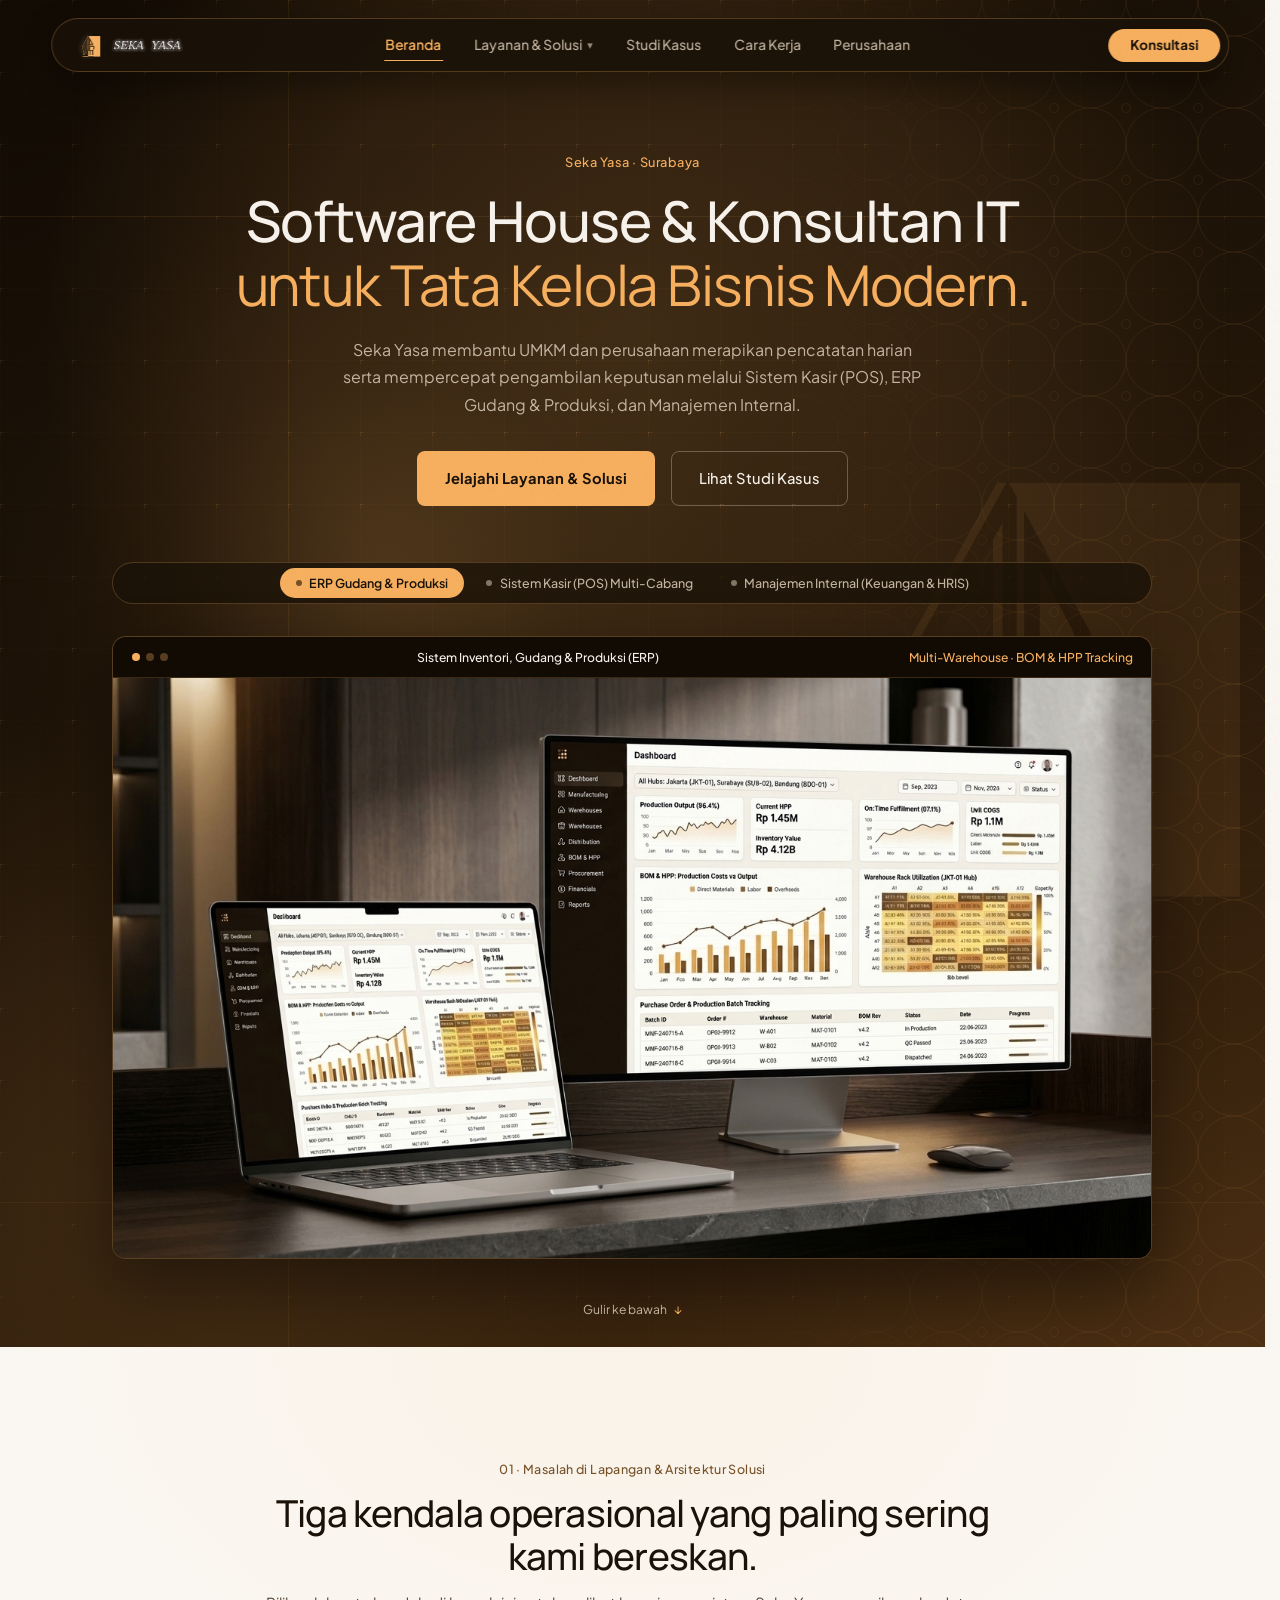
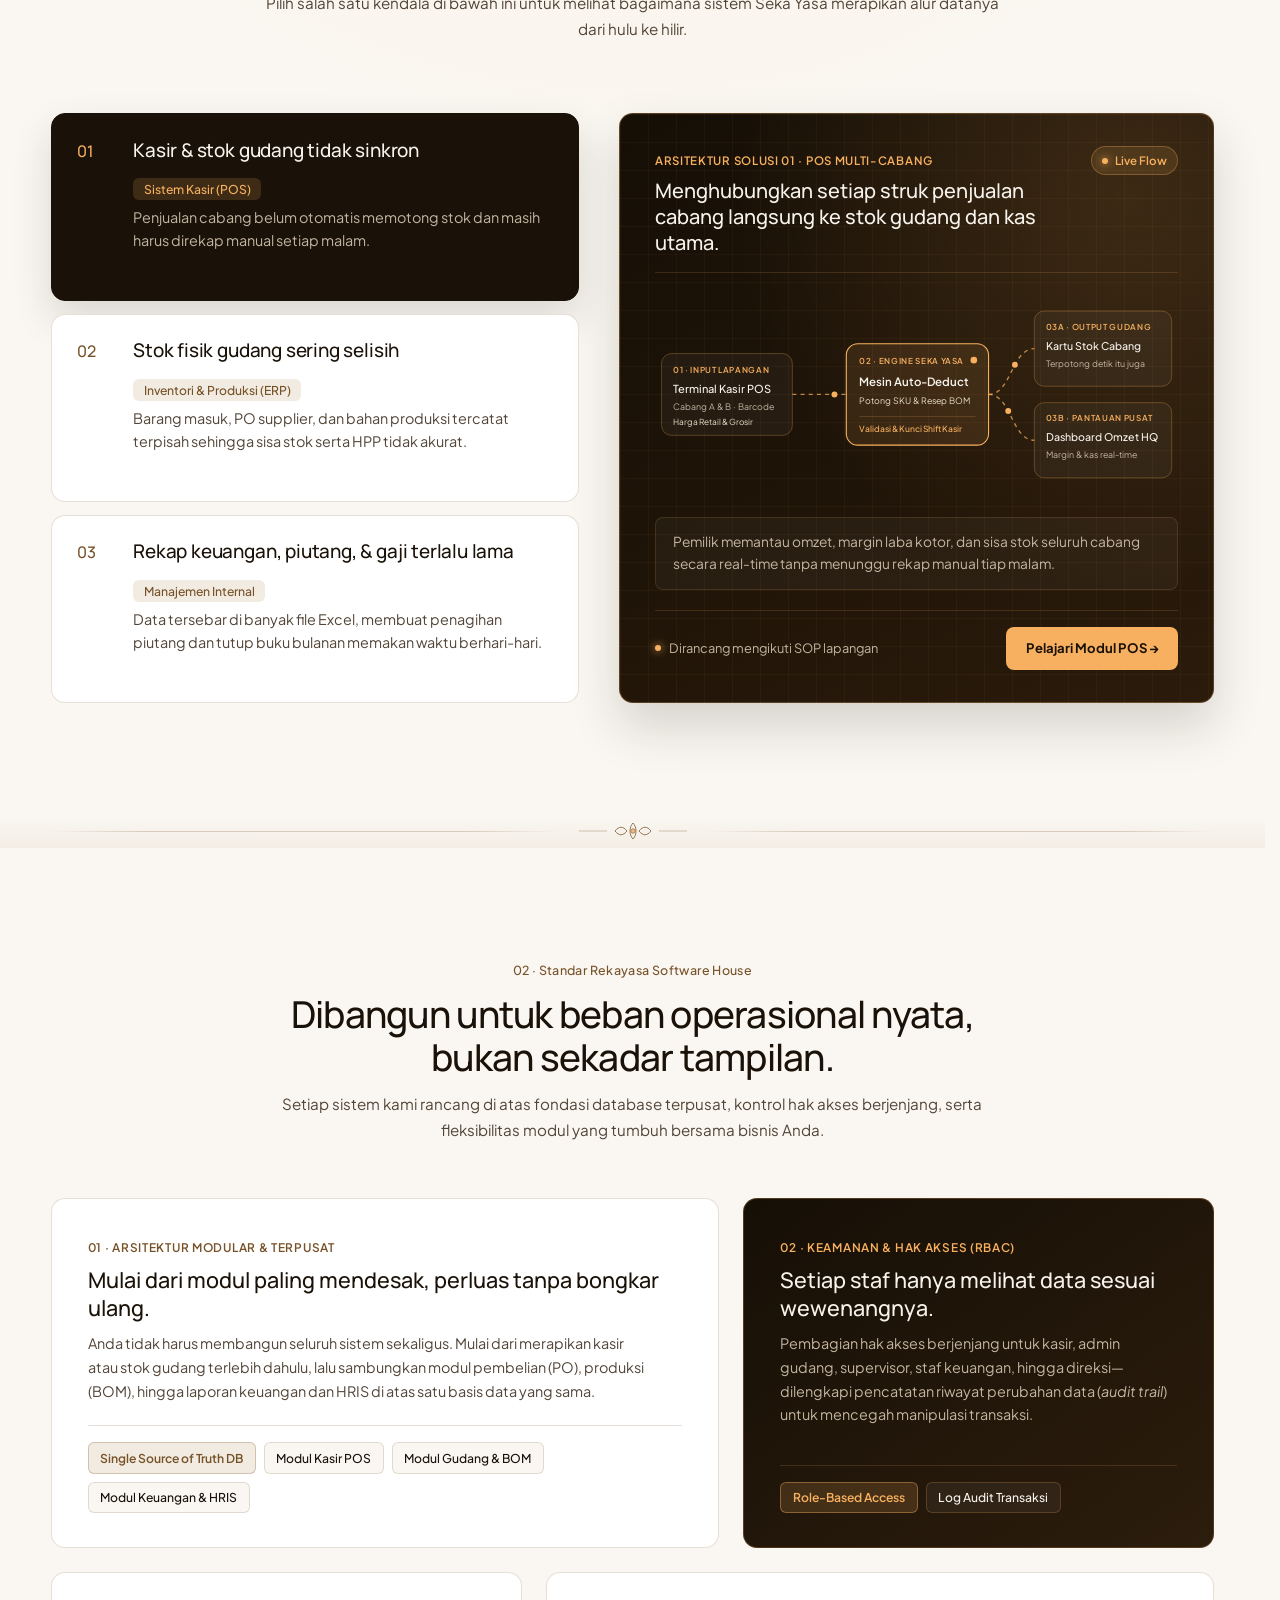
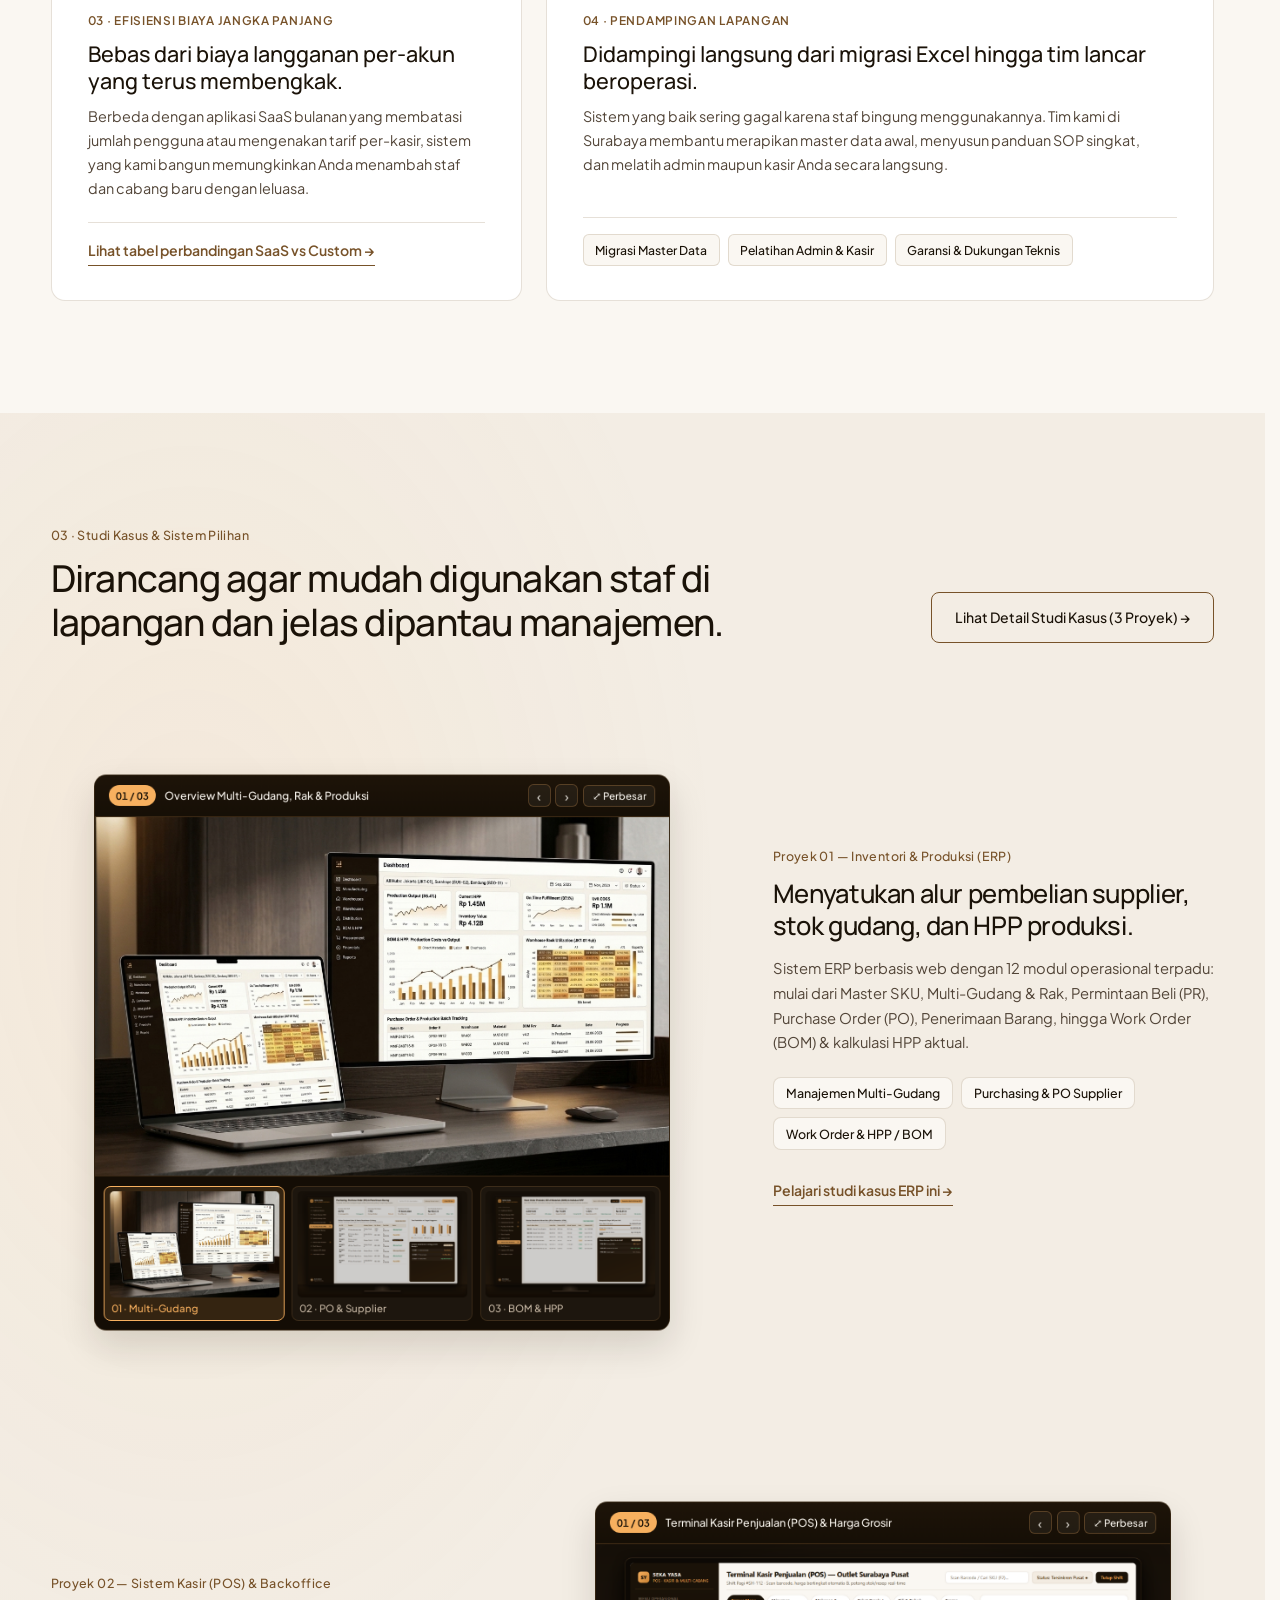
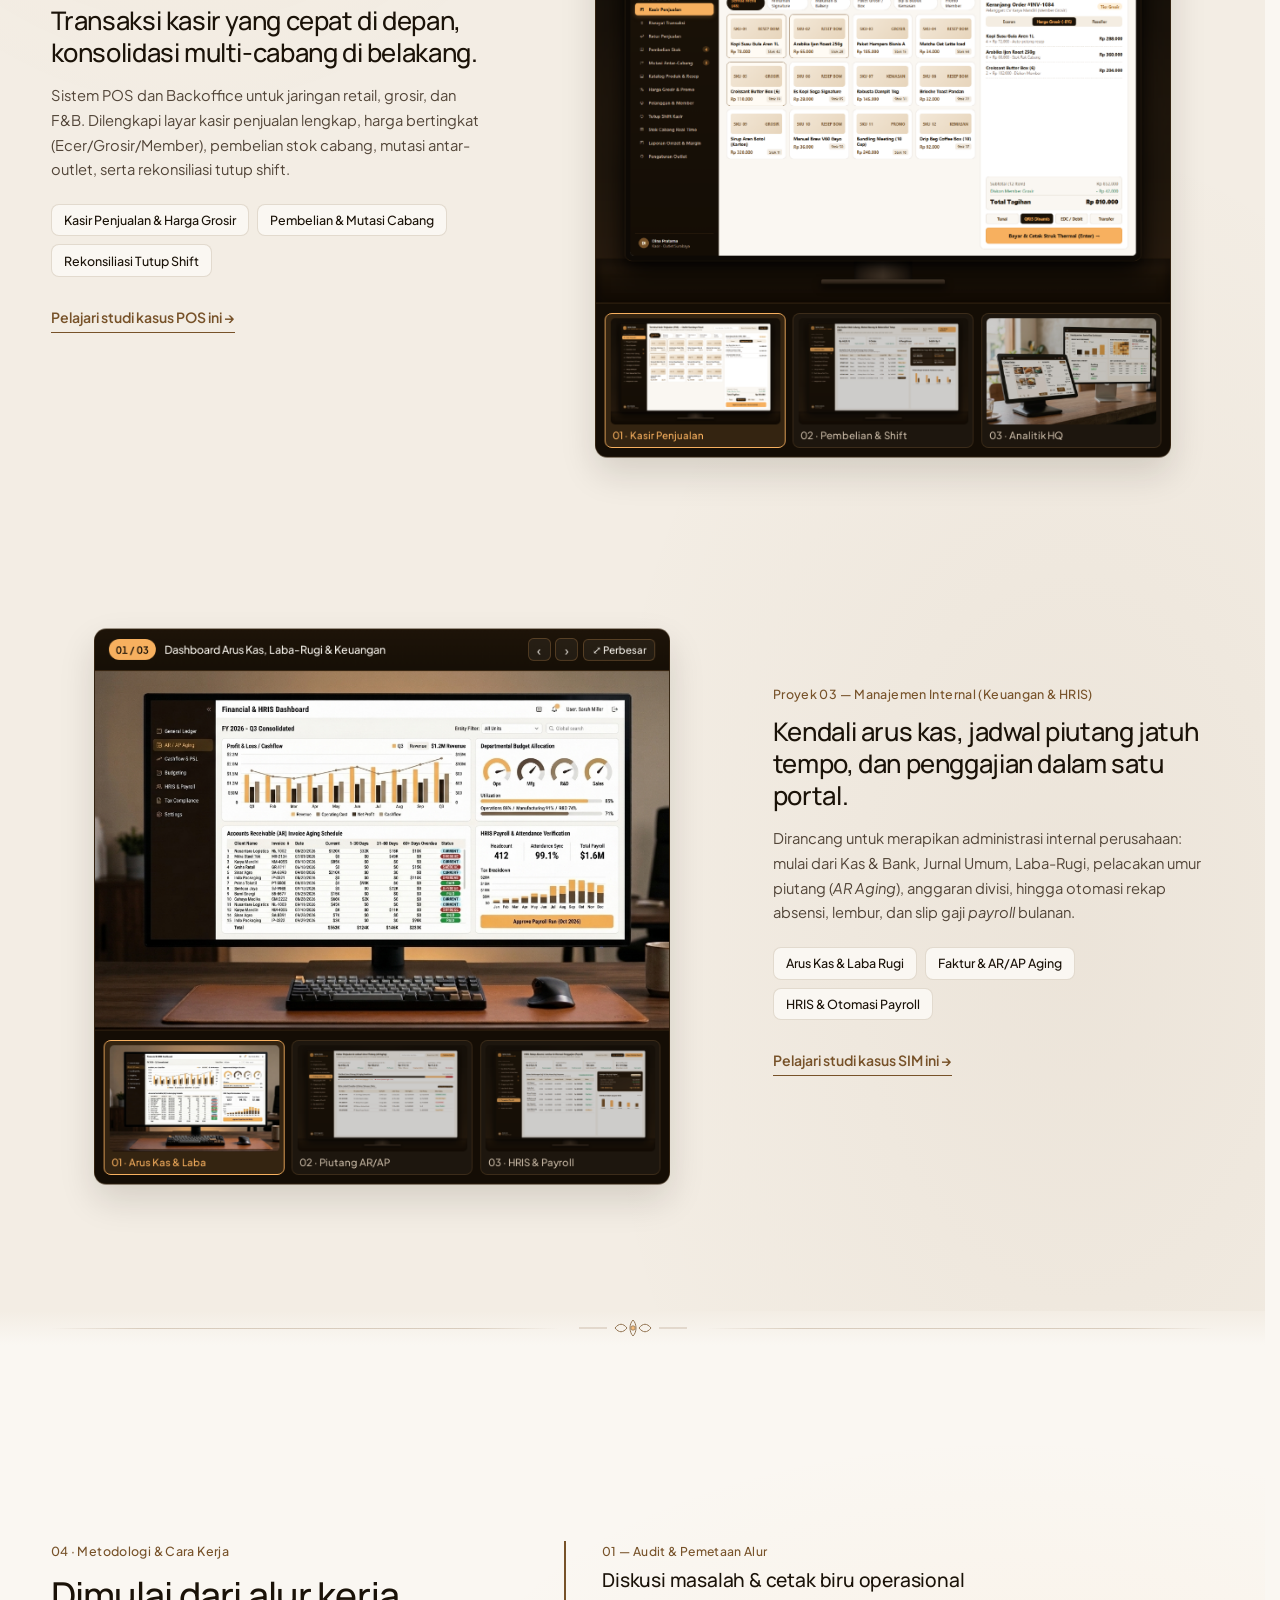
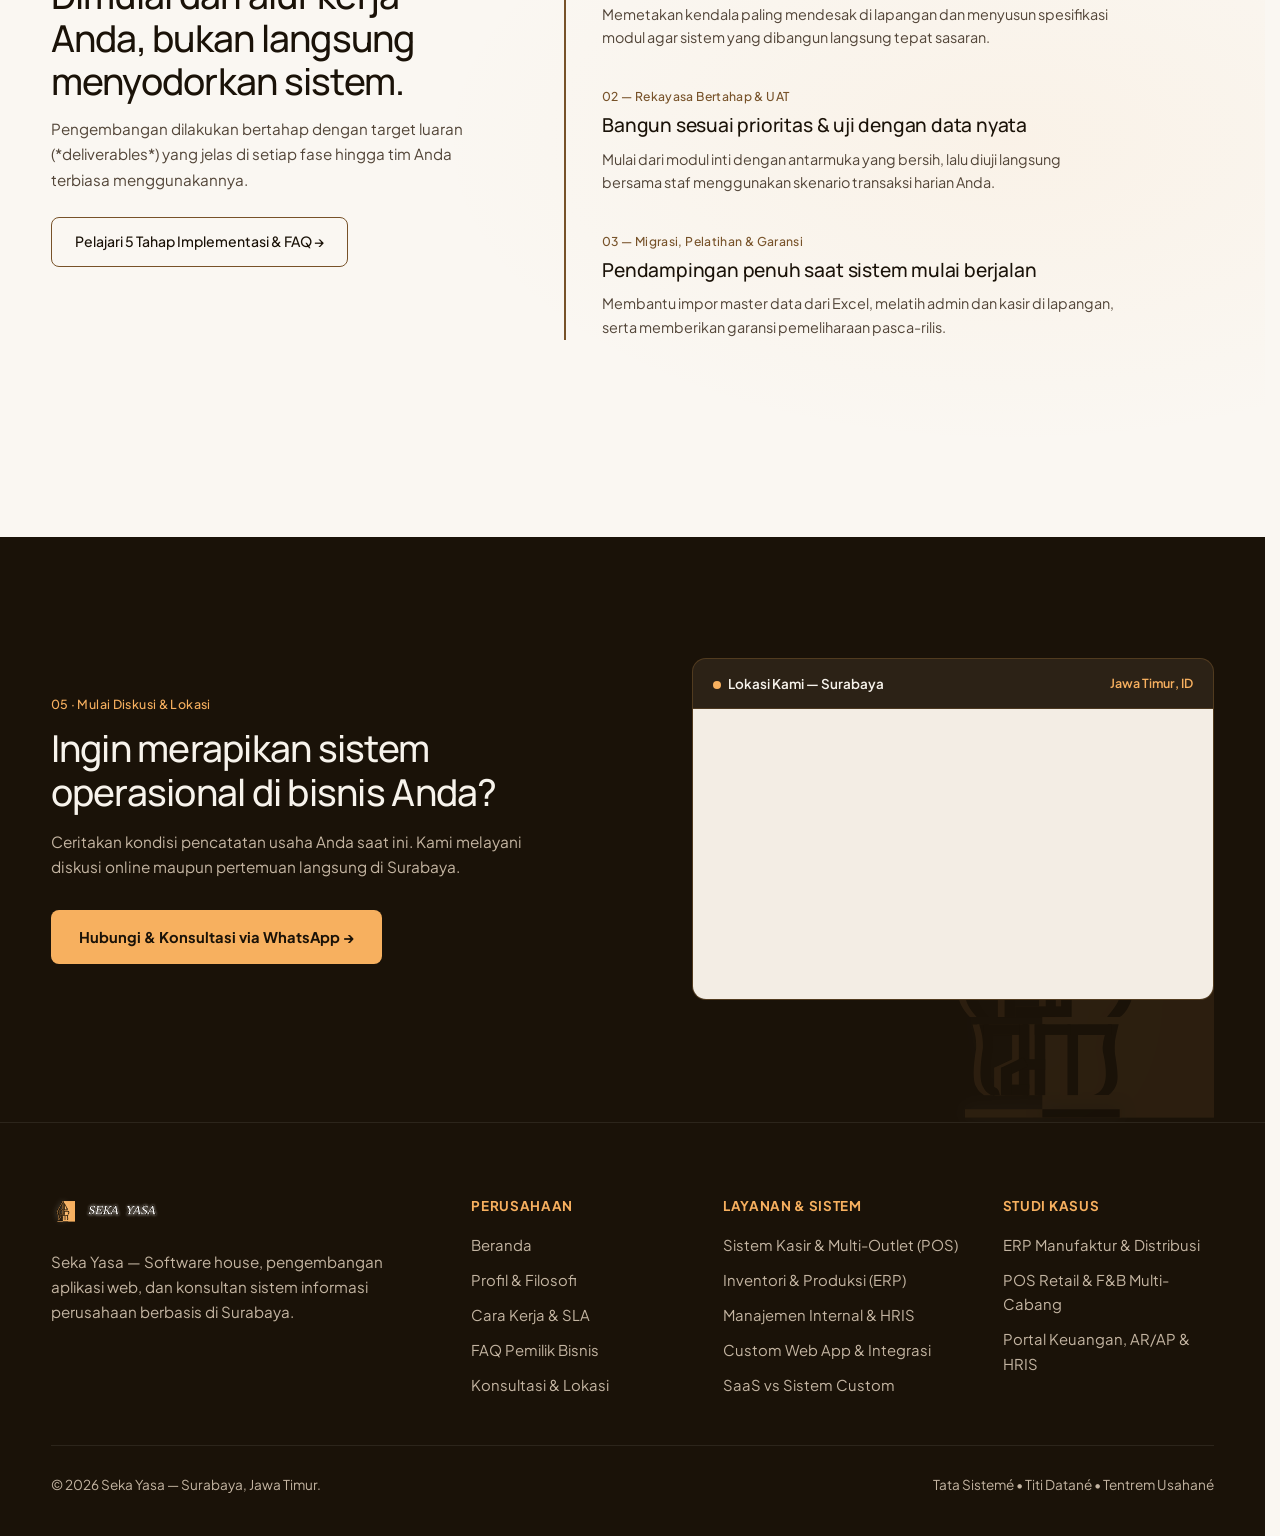
==== index.html @ 86deb127 "feat: add scroll-zoom 3-image enterprise galleries and fullscreen lightbox on homepage" ====
<!DOCTYPE html>
<html lang="id">
<head>
  <meta charset="UTF-8" />
  <meta name="viewport" content="width=device-width, initial-scale=1.0" />
  <title>Seka Yasa — Software House &amp; Konsultan Sistem Informasi (POS, ERP, HRIS) | Surabaya</title>
  <meta name="description" content="Seka Yasa adalah software house dan konsultan IT di Surabaya. Kami merancang dan membangun Sistem Kasir (POS) Multi-Cabang, ERP Gudang & Produksi, serta Sistem Informasi Manajemen Internal." />
  <link rel="icon" type="image/svg+xml" href="assets/logo-mark.svg" />
  <link rel="preconnect" href="https://fonts.googleapis.com" />
  <link rel="preconnect" href="https://fonts.gstatic.com" crossorigin />
  <link href="https://fonts.googleapis.com/css2?family=Manrope:wght@400;500;600&family=Plus+Jakarta+Sans:wght@400;500;600&display=swap" rel="stylesheet" />
  <link rel="stylesheet" href="styles.css" />
  <script>
    if (sessionStorage.getItem("seka_intro_seen") === "1") {
      document.documentElement.classList.add("intro-seen");
    }
  </script>
</head>
<body class="intro-active">
  <!-- OPENING INTRO / SPLASH ANIMATION (ANIMATED INLINE SVG SEKA YASA LOGO) -->
  <div class="seka-intro" id="seka-intro" aria-label="Animasi Pembuka Seka Yasa">
    <div class="intro-grid-bg" aria-hidden="true"></div>
    <div class="intro-stage">
      <div class="intro-mark-wrap">
        <div class="intro-glow" aria-hidden="true"></div>

        <!-- Inline SVG of Group 128.svg with intricate piece-by-piece architectural construction -->
        <svg class="intro-svg-mark" id="intro-svg-mark" width="160" height="208" viewBox="0 0 202 262" fill="none" xmlns="http://www.w3.org/2000/svg" role="img" aria-label="Lambang Gunungan Seka Yasa">
          <!-- 0. Fine Architectural Drafting Guides (Draw first, then gently dissolve) -->
          <g class="svg-draft-guides" aria-hidden="true">
            <line class="guide-stroke g-spine" x1="101" y1="234" x2="101" y2="34" />
            <line class="guide-stroke g-base" x1="34" y1="222" x2="168" y2="222" />
            <line class="guide-stroke g-mid" x1="42" y1="167" x2="160" y2="167" />
            <path class="guide-stroke g-apex" d="M46 167 L101 44 L156 167" />
            <rect class="guide-stroke g-frame" x="99" y="50" width="102" height="175" />
            <circle class="guide-node gn-1" cx="101" cy="44" r="2.2" />
            <circle class="guide-node gn-2" cx="46" cy="167" r="2" />
            <circle class="guide-node gn-3" cx="156" cy="167" r="2" />
          </g>

          <!-- 1. Golden Amber Vertical Slab (Unfolds horizontally from central spine) -->
          <rect class="svg-amber-slab" x="100" y="50.9355" width="102" height="174" fill="#F7B05F"/>

          <!-- 2. Foundation Base Bars -->
          <g class="svg-base-bar" filter="url(#intro_f0)">
            <rect x="54" y="219.936" width="93" height="5" fill="#F7B05F"/>
          </g>
          <g class="svg-base-bar svg-base-dark" filter="url(#intro_f1)">
            <rect x="100" y="219.936" width="46" height="5" fill="black"/>
          </g>

          <!-- 3. Golden Amber Gunungan & Aksara Layer (Assembles in 2 groups: lower aksara -> upper gunungan) -->
          <g class="svg-amber-aksara" filter="url(#intro_f2)">
            <!-- Lower Aksara Strokes -->
            <g class="svg-part-lower">
              <path d="M65.4123 211.639C61.3509 208.666 62.0087 208.476 60.7042 206.617C58.7133 203.374 58.7838 195.285 60.7042 183.705C60.8776 175.987 59.3776 173.422 58.5071 169.581H64.1568C65.8492 172.212 67.0499 174.457 66.6678 183.705C64.0069 198.793 64.8952 205.412 67.2955 206.617C69.4405 207.695 70.4102 208.56 70.748 211.639H65.4123Z" fill="#F7B05F"/>
              <rect x="82.0566" y="169.581" width="6.27737" height="38.291" fill="#F7B05F"/>
              <rect x="110.932" y="169.581" width="6.27737" height="42.0573" fill="#F7B05F"/>
              <path d="M135.418 211.639H126.315C131.358 209.995 136.279 205.306 132.279 187.158C130.879 182.236 133.134 175.925 135.103 169.581H141.381C140.599 172.653 139.292 178.3 139.184 179.939C139.013 182.946 138.971 184.297 139.184 187.158C141.694 202.414 141.588 206.133 135.418 211.639Z" fill="#F7B05F"/>
              <rect x="91.4687" y="169.581" width="6.27737" height="42.0573" fill="#F7B05F"/>
              <rect x="61.3359" y="169.581" width="21.3431" height="6.27721" fill="#F7B05F"/>
              <rect x="91.4668" y="169.581" width="21.3431" height="6.27721" fill="#F7B05F"/>
              <path d="M117.209 175.858V169.581H137.297V175.858H117.209Z" fill="#F7B05F"/>
              <rect x="72.0117" y="205.361" width="16.3212" height="6.27721" fill="#F7B05F"/>
              <rect x="82.0547" y="190.296" width="15.6934" height="6.27721" fill="#F7B05F"/>
              <rect width="6.27724" height="14.7522" transform="matrix(-0.429019 -0.903296 0.903304 -0.429001 74.1406 201.025)" fill="#F7B05F"/>
              <rect x="71.3789" y="195.317" width="6.27737" height="16.3207" fill="#F7B05F"/>
            </g>
            <!-- Upper Gunungan Roof & Spire -->
            <g class="svg-part-upper">
              <path d="M137.616 134.434L146.091 134.434C156.225 150.729 144.262 165.282 141.697 165.187L134.478 165.187C136.812 161.746 150.688 149.29 137.616 134.434Z" fill="#F7B05F"/>
              <path d="M113.744 128.779H107.174V74.1676L113.744 76.3646V128.779Z" fill="#F7B05F"/>
              <path d="M134.48 128.78C133.586 128.786 128.203 128.78 128.203 128.78V122.502C128.512 124.325 130.19 116.648 126.005 109.948H132.91L134.794 113.4C137.969 120.648 135.373 128.774 134.48 128.78Z" fill="#F7B05F"/>
              <path d="M107.165 74.4814L107.165 62.8686L110.789 69.6138L134.786 113.4L129.45 116.539L107.165 74.4814Z" fill="#F7B05F"/>
              <rect x="108.09" y="122.502" width="25.1095" height="6.27721" fill="#F7B05F"/>
              <rect width="6.27725" height="27.6674" transform="matrix(-0.485657 -0.87415 0.87416 -0.485638 76.9082 134.871)" fill="#F7B05F"/>
              <path d="M55.3864 130.662H62.6054C55.3326 146.598 54.2926 154.518 64.1748 165.187H56.9557C48.7766 156.393 47.255 148.743 55.3864 130.662Z" fill="#F7B05F"/>
              <path d="M100.266 50L104.032 57.2188L62.2875 131.29L55.3824 130.662L100.266 50Z" fill="#F7B05F"/>
              <path d="M104.031 165.187H98.0466V57.2186H104.031V165.187Z" fill="#F7B05F"/>
              <rect x="73.5664" y="129.406" width="6.27737" height="35.7801" fill="#F7B05F"/>
              <rect x="107.174" y="134.428" width="6.27737" height="30.7583" fill="#F7B05F"/>
              <rect x="79.8438" y="158.91" width="32.6423" height="6.27721" fill="#F7B05F"/>
              <rect x="107.172" y="134.428" width="35.781" height="6.27721" fill="#F7B05F"/>
            </g>
          </g>

          <!-- 4. Deep Espresso Foreground Layer (Snaps into 3D Dimensional Offset) -->
          <g class="svg-dark-foreground">
            <path d="M69.4143 211.573C65.3528 208.601 66.0106 208.411 64.7062 206.551C62.7153 203.309 62.7858 195.219 64.7062 183.64C64.8796 175.922 63.3795 173.357 62.5091 169.516H68.1588C69.8511 172.147 71.0518 174.392 70.6697 183.64C68.0088 198.727 68.8972 205.347 71.2974 206.551C73.4424 207.63 74.4121 208.494 74.75 211.573H69.4143Z" fill="#1A1208"/>
            <rect x="86.0566" y="169.516" width="6.27737" height="38.291" fill="#1A1208"/>
            <rect x="114.934" y="169.516" width="6.27737" height="42.0573" fill="#1A1208"/>
            <path d="M139.418 211.573H130.315C135.358 209.93 140.279 205.24 136.279 187.092C134.879 182.171 137.134 175.86 139.103 169.516H145.381C144.599 172.587 143.292 178.235 143.184 179.873C143.013 182.88 142.971 184.231 143.184 187.092C145.694 202.348 145.588 206.068 139.418 211.573Z" fill="#1A1208"/>
            <rect x="95.4687" y="169.516" width="6.27737" height="42.0573" fill="#1A1208"/>
            <rect x="65.3379" y="169.516" width="21.3431" height="6.27721" fill="#1A1208"/>
            <rect x="95.4668" y="169.516" width="21.3431" height="6.27721" fill="#1A1208"/>
            <path d="M121.211 175.793V169.516H141.299V175.793H121.211Z" fill="#1A1208"/>
            <rect x="76.0117" y="205.296" width="16.3212" height="6.27721" fill="#1A1208"/>
            <rect x="86.0547" y="190.231" width="15.6934" height="6.27721" fill="#1A1208"/>
            <rect width="6.27724" height="14.7522" transform="matrix(-0.429019 -0.903296 0.903304 -0.429001 78.1406 200.961)" fill="#1A1208"/>
            <rect x="75.3789" y="195.253" width="6.27737" height="16.3207" fill="#1A1208"/>
            <path d="M141.616 134.369L150.091 134.369C160.225 150.665 148.262 165.217 145.697 165.122L138.478 165.122C140.812 161.681 154.688 149.226 141.616 134.369Z" fill="#1A1208"/>
            <path d="M117.744 128.715H111.174V74.1031L117.744 76.3002V128.715Z" fill="#1A1208"/>
            <path d="M138.48 128.715C137.586 128.721 132.203 128.715 132.203 128.715V122.438C132.512 124.26 134.19 116.583 130.005 109.884H136.91L138.794 113.336C141.969 120.584 139.373 128.709 138.48 128.715Z" fill="#1A1208"/>
            <path d="M111.165 74.417L111.165 62.8041L114.789 69.5493L138.786 113.336L133.45 116.474L111.165 74.417Z" fill="#1A1208"/>
            <rect x="112.09" y="122.438" width="25.1095" height="6.27721" fill="#1A1208"/>
            <rect width="6.27725" height="27.6674" transform="matrix(-0.485657 -0.87415 0.87416 -0.485638 80.9082 134.807)" fill="#1A1208"/>
            <path d="M59.3864 130.598H66.6054C59.3326 146.533 58.2926 154.453 68.1748 165.122H60.9557C52.7766 156.329 51.255 148.678 59.3864 130.598Z" fill="#1A1208"/>
            <path d="M104.266 49.9355L108.032 57.1543L66.2875 131.225L59.3824 130.598L104.266 49.9355Z" fill="#1A1208"/>
            <path d="M108.031 165.122H102.047V57.1541H108.031V165.122Z" fill="#1A1208"/>
            <rect x="77.5664" y="129.342" width="6.27737" height="35.7801" fill="#1A1208"/>
            <rect x="111.174" y="134.364" width="6.27737" height="30.7583" fill="#1A1208"/>
            <rect x="83.8438" y="158.846" width="32.6423" height="6.27721" fill="#1A1208"/>
            <rect x="111.172" y="134.363" width="35.781" height="6.27721" fill="#1A1208"/>
          </g>

          <defs>
            <filter id="intro_f0" x="44" y="209.936" width="113" height="25" filterUnits="userSpaceOnUse" color-interpolation-filters="sRGB">
              <feFlood flood-opacity="0" result="BackgroundImageFix"/>
              <feColorMatrix in="SourceAlpha" type="matrix" values="0 0 0 0 0 0 0 0 0 0 0 0 0 0 0 0 0 0 127 0" result="hardAlpha"/>
              <feOffset/>
              <feGaussianBlur stdDeviation="5"/>
              <feComposite in2="hardAlpha" operator="out"/>
              <feColorMatrix type="matrix" values="0 0 0 0 1 0 0 0 0 1 0 0 0 0 1 0 0 0 0.45 0"/>
              <feBlend mode="normal" in2="BackgroundImageFix" result="effect1"/>
              <feBlend mode="normal" in="SourceGraphic" in2="effect1" result="shape"/>
            </filter>
            <filter id="intro_f1" x="90" y="209.936" width="66" height="25" filterUnits="userSpaceOnUse" color-interpolation-filters="sRGB">
              <feFlood flood-opacity="0" result="BackgroundImageFix"/>
              <feColorMatrix in="SourceAlpha" type="matrix" values="0 0 0 0 0 0 0 0 0 0 0 0 0 0 0 0 0 0 127 0" result="hardAlpha"/>
              <feOffset/>
              <feGaussianBlur stdDeviation="5"/>
              <feComposite in2="hardAlpha" operator="out"/>
              <feColorMatrix type="matrix" values="0 0 0 0 0 0 0 0 0 0 0 0 0 0 0 0 0 0 0.5 0"/>
              <feBlend mode="normal" in2="BackgroundImageFix" result="effect1"/>
              <feBlend mode="normal" in="SourceGraphic" in2="effect1" result="shape"/>
            </filter>
            <filter id="intro_f2" x="0" y="0" width="200.102" height="261.639" filterUnits="userSpaceOnUse" color-interpolation-filters="sRGB">
              <feFlood flood-opacity="0" result="BackgroundImageFix"/>
              <feColorMatrix in="SourceAlpha" type="matrix" values="0 0 0 0 0 0 0 0 0 0 0 0 0 0 0 0 0 0 127 0" result="hardAlpha"/>
              <feOffset/>
              <feGaussianBlur stdDeviation="18"/>
              <feComposite in2="hardAlpha" operator="out"/>
              <feColorMatrix type="matrix" values="0 0 0 0 1 0 0 0 0 1 0 0 0 0 1 0 0 0 0.18 0"/>
              <feBlend mode="normal" in2="BackgroundImageFix" result="effect1"/>
              <feBlend mode="normal" in="SourceGraphic" in2="effect1" result="shape"/>
            </filter>
          </defs>
        </svg>
      </div>

      <div class="intro-rule" aria-hidden="true"></div>

      <!-- Inline Calligraphic SVG of SEKA YASA.svg with stroke-draw -> solid fill animation -->
      <div class="intro-text-mask">
        <svg class="intro-svg-wordmark" viewBox="0 0 1004 220" fill="none" xmlns="http://www.w3.org/2000/svg" role="img" aria-label="SEKA YASA">
          <path id="seka-wordmark-path" class="svg-wordmark-path" d="M82.8125 169.922C77.2135 169.922 71.4193 169.206 65.4297 167.773C59.5703 166.341 54.4271 164.518 50 162.305L54.6875 137.305L63.6719 136.914L64.6484 154.492C67.3828 156.185 70.5078 157.552 74.0234 158.594C77.5391 159.635 81.25 160.156 85.1562 160.156C89.974 160.156 94.3359 159.375 98.2422 157.812C102.148 156.25 105.273 153.971 107.617 150.977C110.091 147.852 111.328 144.076 111.328 139.648C111.328 135.742 110.221 132.487 108.008 129.883C105.794 127.148 102.865 124.74 99.2188 122.656C95.7031 120.573 91.9922 118.555 88.0859 116.602C84.1797 114.518 80.4036 112.24 76.7578 109.766C73.2422 107.161 70.3776 104.102 68.1641 100.586C65.9505 97.0703 64.8438 92.7083 64.8438 87.5C64.8438 81.6406 66.1458 76.4974 68.75 72.0703C71.4844 67.6432 75.0651 63.9323 79.4922 60.9375C84.0495 57.8125 89.1276 55.4688 94.7266 53.9062C100.326 52.3438 106.055 51.5625 111.914 51.5625C115.56 51.5625 118.945 51.7578 122.07 52.1484C125.326 52.5391 128.385 53.125 131.25 53.9062C134.115 54.5573 136.654 55.4036 138.867 56.4453L134.766 80.6641L126.562 81.0547L124.609 63.8672C120.964 61.7839 115.885 60.7422 109.375 60.7422C101.953 60.7422 95.5729 62.5651 90.2344 66.2109C84.8958 69.8568 82.2266 75.1302 82.2266 82.0312C82.2266 85.8073 83.3333 89.0625 85.5469 91.7969C87.8906 94.401 90.8203 96.8099 94.3359 99.0234C97.8516 101.237 101.562 103.385 105.469 105.469C109.505 107.552 113.281 109.896 116.797 112.5C120.312 114.974 123.177 117.969 125.391 121.484C127.734 124.87 128.906 129.036 128.906 133.984C128.906 141.146 126.628 147.461 122.07 152.93C117.643 158.268 111.914 162.435 104.883 165.43C97.8516 168.424 90.4948 169.922 82.8125 169.922ZM221.781 169.141C218.526 168.88 215.336 168.62 212.211 168.359C209.086 168.229 206.286 168.164 203.812 168.164H136.039L137.016 160.938L149.516 158.203C149.906 156.901 150.362 155.143 150.883 152.93C151.534 150.716 152.25 147.786 153.031 144.141C153.943 140.365 154.984 135.612 156.156 129.883L163.969 92.7734C165.792 83.9193 167.094 77.2786 167.875 72.8516C168.786 68.2943 169.307 65.1693 169.438 63.4766L158.109 60.7422L160.062 53.5156H222.758C224.581 53.5156 226.534 53.5156 228.617 53.5156C230.831 53.3854 233.044 53.2552 235.258 53.125C237.602 52.9948 239.88 52.8646 242.094 52.7344L239.945 78.7109L230.961 79.6875L228.422 63.2812C227.51 63.151 226.404 63.0859 225.102 63.0859C223.93 62.9557 222.628 62.8906 221.195 62.8906H198.734C196.26 62.8906 194.112 62.9557 192.289 63.0859C190.466 63.0859 188.643 63.2161 186.82 63.4766C186.69 63.8672 186.365 65.1693 185.844 67.3828C185.323 69.5964 184.672 72.2656 183.891 75.3906C183.24 78.5156 182.523 81.6406 181.742 84.7656C181.091 87.8906 180.505 90.625 179.984 92.9688L172.172 129.688C171.651 132.292 171 135.612 170.219 139.648C169.438 143.555 168.721 147.266 168.07 150.781C167.419 154.167 167.029 156.445 166.898 157.617C168.721 157.878 170.544 158.073 172.367 158.203C174.32 158.333 176.534 158.398 179.008 158.398H198.344C202.51 158.398 205.57 158.333 207.523 158.203C209.607 158.073 211.169 157.878 212.211 157.617L225.297 138.867L234.477 140.625L221.781 169.141ZM207.523 128.125L208.109 114.844C207.328 114.583 206.221 114.388 204.789 114.258C203.357 114.128 201.534 114.062 199.32 114.062H184.672C182.979 114.062 181.091 114.128 179.008 114.258C176.924 114.258 174.776 114.323 172.562 114.453L174.906 104.102C176.99 104.232 179.008 104.297 180.961 104.297C182.914 104.297 184.737 104.297 186.43 104.297H201.078C203.292 104.297 205.115 104.232 206.547 104.102C208.109 103.971 209.346 103.841 210.258 103.711L215.531 90.2344H223.93L215.922 128.125H207.523ZM302.156 168.164L303.328 160.938L315.828 158.984C315.177 157.552 314.331 156.055 313.289 154.492C312.378 152.799 311.271 150.977 309.969 149.023L287.117 114.844H278.133L279.695 107.812L290.047 105.078L338.875 63.4766L327.547 60.7422L329.695 53.5156H368.172L367.195 61.1328L355.672 63.0859L298.836 108.008V102.148L326.961 143.555C328.523 145.898 329.891 148.047 331.062 150C332.365 151.953 333.471 153.646 334.383 155.078C335.424 156.38 336.336 157.487 337.117 158.398L346.492 160.742L344.734 168.164H302.156ZM240.828 168.164L242 160.938L254.5 158.203C254.891 156.901 255.346 155.143 255.867 152.93C256.388 150.716 257.039 147.786 257.82 144.141C258.732 140.365 259.773 135.612 260.945 129.883L268.758 92.7734C270.581 83.9193 271.883 77.2786 272.664 72.8516C273.445 68.2943 273.901 65.1693 274.031 63.4766L262.703 60.7422L264.852 53.5156H305.477L304.5 60.7422L292 63.4766C291.479 65.1693 290.568 68.3594 289.266 73.0469C288.094 77.6042 286.596 84.1797 284.773 92.7734L276.961 129.883C275.659 136.133 274.682 141.146 274.031 144.922C273.38 148.568 272.859 151.432 272.469 153.516C272.208 155.469 272.013 157.031 271.883 158.203L283.211 160.938L281.258 168.164H240.828ZM338.195 168.164L339.367 160.938L349.719 158.203L411.242 56.6406L423.742 50L443.469 158.203L452.648 160.938L450.695 168.164H411.828L413 160.938L425.5 158.203L420.422 129.102L419.445 123.047L409.875 69.7266L414.367 66.9922L382.141 123.047L378.625 128.906L362.023 158.203L373.352 160.938L371.594 168.164H338.195ZM373.156 132.031L375.109 121.68C377.583 121.81 381.034 121.94 385.461 122.07C389.888 122.201 395.161 122.266 401.281 122.266C407.401 122.266 412.674 122.201 417.102 122.07C421.529 121.94 424.914 121.81 427.258 121.68L425.109 131.836C420.552 131.836 416.06 131.771 411.633 131.641C407.336 131.51 403.234 131.445 399.328 131.445C395.422 131.445 391.32 131.51 387.023 131.641C382.727 131.771 378.104 131.901 373.156 132.031ZM665.945 63.4766L613.016 125.391L620.242 112.109L616.531 129.883C615.62 134.049 614.839 137.76 614.188 141.016C613.536 144.141 613.016 146.81 612.625 149.023C612.365 151.237 612.104 153.125 611.844 154.688C611.714 156.12 611.583 157.292 611.453 158.203L624.539 160.742L622.586 168.164H578.445L579.617 160.742L593.875 158.203C594.135 157.161 594.461 155.924 594.852 154.492C595.242 153.06 595.633 151.302 596.023 149.219C596.544 147.005 597.13 144.336 597.781 141.211C598.562 137.956 599.409 134.18 600.32 129.883L604.227 112.109L605.398 125.391L579.812 63.4766L570.438 60.7422L572.586 53.5156H612.234L611.062 60.7422L598.367 63.4766L617.508 109.766H614.969L652.469 63.4766L639.383 60.7422L641.336 53.5156H677.469L676.492 60.7422L665.945 63.4766ZM641.242 168.164L642.414 160.938L652.766 158.203L714.289 56.6406L726.789 50L746.516 158.203L755.695 160.938L753.742 168.164H714.875L716.047 160.938L728.547 158.203L723.469 129.102L722.492 123.047L712.922 69.7266L717.414 66.9922L685.188 123.047L681.672 128.906L665.07 158.203L676.398 160.938L674.641 168.164H641.242ZM676.203 132.031L678.156 121.68C680.63 121.81 684.081 121.94 688.508 122.07C692.935 122.201 698.208 122.266 704.328 122.266C710.448 122.266 715.721 122.201 720.148 122.07C724.576 121.94 727.961 121.81 730.305 121.68L728.156 131.836C723.599 131.836 719.107 131.771 714.68 131.641C710.383 131.51 706.281 131.445 702.375 131.445C698.469 131.445 694.367 131.51 690.07 131.641C685.773 131.771 681.151 131.901 676.203 132.031ZM795.641 169.922C790.042 169.922 784.247 169.206 778.258 167.773C772.398 166.341 767.255 164.518 762.828 162.305L767.516 137.305L776.5 136.914L777.477 154.492C780.211 156.185 783.336 157.552 786.852 158.594C790.367 159.635 794.078 160.156 797.984 160.156C802.802 160.156 807.164 159.375 811.07 157.812C814.977 156.25 818.102 153.971 820.445 150.977C822.919 147.852 824.156 144.076 824.156 139.648C824.156 135.742 823.049 132.487 820.836 129.883C818.622 127.148 815.693 124.74 812.047 122.656C808.531 120.573 804.82 118.555 800.914 116.602C797.008 114.518 793.232 112.24 789.586 109.766C786.07 107.161 783.206 104.102 780.992 100.586C778.779 97.0703 777.672 92.7083 777.672 87.5C777.672 81.6406 778.974 76.4974 781.578 72.0703C784.312 67.6432 787.893 63.9323 792.32 60.9375C796.878 57.8125 801.956 55.4688 807.555 53.9062C813.154 52.3438 818.883 51.5625 824.742 51.5625C828.388 51.5625 831.773 51.7578 834.898 52.1484C838.154 52.5391 841.214 53.125 844.078 53.9062C846.943 54.5573 849.482 55.4036 851.695 56.4453L847.594 80.6641L839.391 81.0547L837.438 63.8672C833.792 61.7839 828.714 60.7422 822.203 60.7422C814.781 60.7422 808.401 62.5651 803.062 66.2109C797.724 69.8568 795.055 75.1302 795.055 82.0312C795.055 85.8073 796.161 89.0625 798.375 91.7969C800.719 94.401 803.648 96.8099 807.164 99.0234C810.68 101.237 814.391 103.385 818.297 105.469C822.333 107.552 826.109 109.896 829.625 112.5C833.141 114.974 836.005 117.969 838.219 121.484C840.562 124.87 841.734 129.036 841.734 133.984C841.734 141.146 839.456 147.461 834.898 152.93C830.471 158.268 824.742 162.435 817.711 165.43C810.68 168.424 803.323 169.922 795.641 169.922ZM839.492 168.164L840.664 160.938L851.016 158.203L912.539 56.6406L925.039 50L944.766 158.203L953.945 160.938L951.992 168.164H913.125L914.297 160.938L926.797 158.203L921.719 129.102L920.742 123.047L911.172 69.7266L915.664 66.9922L883.438 123.047L879.922 128.906L863.32 158.203L874.648 160.938L872.891 168.164H839.492ZM874.453 132.031L876.406 121.68C878.88 121.81 882.331 121.94 886.758 122.07C891.185 122.201 896.458 122.266 902.578 122.266C908.698 122.266 913.971 122.201 918.398 122.07C922.826 121.94 926.211 121.81 928.555 121.68L926.406 131.836C921.849 131.836 917.357 131.771 912.93 131.641C908.633 131.51 904.531 131.445 900.625 131.445C896.719 131.445 892.617 131.51 888.32 131.641C884.023 131.771 879.401 131.901 874.453 132.031Z" />
        </svg>
      </div>

      <div class="intro-tagline-mask">
        <span class="intro-tagline">SURABAYA &nbsp;•&nbsp; TATA &nbsp;•&nbsp; TITI &nbsp;•&nbsp; TENTREM</span>
      </div>
    </div>
    <button type="button" class="intro-skip" id="intro-skip">Lewati →</button>
  </div>

  <!-- SHARED NAVBAR (RENDERED AUTOMATICALLY BY app.js) -->
  <div id="seka-navbar"></div>

  <main>
    <!-- ==================================================================
         BAGIAN 1 / 6: FULL-SCREEN HERO + INTERACTIVE SYSTEM PREVIEW SWITCHER
         ================================================================== -->
    <section class="full-stage hero-stage" id="hero-stage">
      <!-- Background Layers: Blueprint Grid, Drifting Kawung, Signal Pulses & Interactive Light -->
      <div class="hero-blueprint-grid" aria-hidden="true"></div>
      <div class="hero-kawung-layer" aria-hidden="true"></div>
      <div class="hero-cursor-glow" id="hero-cursor-glow" aria-hidden="true"></div>
      <div class="hero-signal-tracks" aria-hidden="true">
        <span class="signal-line line-h1"><i></i></span>
        <span class="signal-line line-h2"><i></i></span>
        <span class="signal-line line-v1"><i></i></span>
      </div>
      <img src="assets/logo-mark.svg" alt="" class="hero-gunungan-bg" aria-hidden="true" />

      <div class="container hero-centered">
        <div class="hero-copy reveal-on-scroll is-visible">
          <span class="hero-location">Seka Yasa · Surabaya</span>

          <h1 class="hero-headline">
            Software House &amp; Konsultan IT
            <span class="hero-headline-accent">untuk Tata Kelola Bisnis Modern.</span>
          </h1>

          <p class="hero-lead">
            Seka Yasa membantu UMKM dan perusahaan merapikan pencatatan harian serta mempercepat pengambilan keputusan melalui Sistem Kasir (POS), ERP Gudang &amp; Produksi, dan Manajemen Internal.
          </p>

          <div class="hero-cta-row">
            <a href="services.html" class="btn btn-amber btn-lg">Jelajahi Layanan &amp; Solusi</a>
            <a href="projects.html" class="btn btn-ghost-light btn-lg">Lihat Studi Kasus</a>
          </div>
        </div>

        <div class="hero-visual-center reveal-on-scroll delay-1 is-visible">
          <!-- Interactive System Preview Switcher Tabs -->
          <div class="hero-preview-tabs" role="tablist" aria-label="Pilih Pratinjau Sistem Seka Yasa">
            <button type="button" class="hero-tab-btn active" data-hero-sys="erp" role="tab" aria-selected="true">
              <span class="tab-dot"></span>
              <span>ERP Gudang &amp; Produksi</span>
            </button>
            <button type="button" class="hero-tab-btn" data-hero-sys="pos" role="tab" aria-selected="false">
              <span class="tab-dot"></span>
              <span>Sistem Kasir (POS) Multi-Cabang</span>
            </button>
            <button type="button" class="hero-tab-btn" data-hero-sys="sim" role="tab" aria-selected="false">
              <span class="tab-dot"></span>
              <span>Manajemen Internal (Keuangan &amp; HRIS)</span>
            </button>
          </div>

          <div class="hero-image-box">
            <div class="hero-frame-bar">
              <div class="hero-frame-dots" aria-hidden="true">
                <span></span><span></span><span></span>
              </div>
              <span class="hero-frame-title" id="hero-frame-title">Sistem Inventori, Gudang &amp; Produksi (ERP)</span>
              <span class="hero-frame-meta" id="hero-frame-meta">Multi-Warehouse · BOM &amp; HPP Tracking</span>
            </div>
            <img id="hero-preview-img" src="assets/erp-complex-v2.jpg" alt="Tampilan Dashboard Inventori & Produksi (ERP) Seka Yasa" />
          </div>
        </div>
      </div>

      <a href="#masalah-operasional" class="scroll-indicator scroll-indicator-center">
        <span>Gulir ke bawah</span>
        <span class="scroll-arrow-down">↓</span>
      </a>
    </section>

    <!-- ==================================================================
         BAGIAN 2 / 6: MASALAH OPERASIONAL & ARSITEKTUR SOLUSI INTERAKTIF
         ================================================================== -->
    <section class="full-stage stage-problems" id="masalah-operasional">
      <div class="container centered-section-wrap">
        <div class="centered-header reveal-on-scroll">
          <span class="section-index">01 · Masalah di Lapangan &amp; Arsitektur Solusi</span>
          <h2 class="split-title">
            Tiga kendala operasional yang paling sering kami bereskan.
          </h2>
          <p class="split-desc">
            Pilih salah satu kendala di bawah ini untuk melihat bagaimana sistem Seka Yasa merapikan alur datanya dari hulu ke hilir.
          </p>
        </div>

        <div class="problem-solver-grid reveal-on-scroll delay-1">
          <!-- Left: Interactive Problem Selector Cards -->
          <div class="problem-selector-list" role="tablist" aria-label="Pilih Kendala Operasional">
            <button type="button" class="problem-select-card active" data-prob-key="pos">
              <span class="problem-idx">01</span>
              <div class="problem-body">
                <div class="problem-head-row">
                  <h3>Kasir &amp; stok gudang tidak sinkron</h3>
                  <span class="problem-scope">Sistem Kasir (POS)</span>
                </div>
                <p>
                  Penjualan cabang belum otomatis memotong stok dan masih harus direkap manual setiap malam.
                </p>
              </div>
            </button>

            <button type="button" class="problem-select-card" data-prob-key="erp">
              <span class="problem-idx">02</span>
              <div class="problem-body">
                <div class="problem-head-row">
                  <h3>Stok fisik gudang sering selisih</h3>
                  <span class="problem-scope">Inventori &amp; Produksi (ERP)</span>
                </div>
                <p>
                  Barang masuk, PO supplier, dan bahan produksi tercatat terpisah sehingga sisa stok serta HPP tidak akurat.
                </p>
              </div>
            </button>

            <button type="button" class="problem-select-card" data-prob-key="sim">
              <span class="problem-idx">03</span>
              <div class="problem-body">
                <div class="problem-head-row">
                  <h3>Rekap keuangan, piutang, &amp; gaji terlalu lama</h3>
                  <span class="problem-scope">Manajemen Internal</span>
                </div>
                <p>
                  Data tersebar di banyak file Excel, membuat penagihan piutang dan tutup buku bulanan memakan waktu berhari-hari.
                </p>
              </div>
            </button>
          </div>

          <!-- Right: Live Animated SVG Node-Flow Architecture Panel (Opsi 1) -->
          <div class="solution-arch-panel" aria-live="polite">
            <div class="arch-panel-head">
              <div>
                <span class="arch-panel-tag" id="arch-sol-tag">Arsitektur Solusi 01 · POS Multi-Cabang</span>
                <h3 class="arch-panel-title" id="arch-sol-title">Menghubungkan setiap struk penjualan cabang langsung ke stok gudang dan kas utama.</h3>
              </div>
              <span class="arch-live-badge"><i aria-hidden="true"></i>Live Flow</span>
            </div>

            <!-- Interactive SVG Node-Flow Topology -->
            <div class="arch-svg-stage">
              <svg id="arch-nodeflow-svg" class="arch-nodeflow-svg" viewBox="0 0 640 236" fill="none" xmlns="http://www.w3.org/2000/svg" role="img" aria-label="Diagram Alur Arsitektur Sistem Seka Yasa">
                <!-- Animated Dashed Connectors -->
                <path d="M168 118 H234" stroke="#F7B05F" stroke-width="1.6" stroke-opacity="0.72" class="arch-flow-line" />
                <path d="M408 118 C436 118 436 62 464 62" stroke="#F7B05F" stroke-width="1.6" stroke-opacity="0.72" class="arch-flow-line" />
                <path d="M408 118 C436 118 436 174 464 174" stroke="#F7B05F" stroke-width="1.6" stroke-opacity="0.72" class="arch-flow-line" />

                <!-- Moving Golden Light Signals -->
                <circle r="3.6" fill="#F7B05F">
                  <animateMotion dur="1.9s" repeatCount="indefinite" path="M168 118 H234" />
                </circle>
                <circle r="3.6" fill="#F7B05F">
                  <animateMotion dur="2.1s" repeatCount="indefinite" path="M408 118 C436 118 436 62 464 62" />
                </circle>
                <circle r="3.6" fill="#F7B05F">
                  <animateMotion dur="2.1s" begin="0.45s" repeatCount="indefinite" path="M408 118 C436 118 436 174 464 174" />
                </circle>

                <!-- Node 01: Input Lapangan -->
                <rect x="8" y="68" width="160" height="100" rx="12" fill="rgba(255,255,255,0.04)" stroke="rgba(247,176,95,0.34)" />
                <text x="22" y="92" fill="#F7B05F" font-size="10" font-weight="600" letter-spacing="0.08em">01 · INPUT LAPANGAN</text>
                <text id="svg-in-title" x="22" y="116" fill="#F7F3EC" font-size="13.5" font-weight="500">Terminal Kasir POS</text>
                <text id="svg-in-sub" x="22" y="137" fill="#C4B5A2" font-size="10.8">Cabang A &amp; B · Barcode</text>
                <text id="svg-in-metric" x="22" y="155" fill="#E8DCC8" font-size="10.2">Harga Retail &amp; Grosir</text>

                <!-- Node 02: Mesin Proses & Validasi (Hub) -->
                <rect x="234" y="56" width="174" height="124" rx="14" fill="rgba(247,176,95,0.11)" stroke="#F7B05F" stroke-width="1.35" />
                <circle cx="390" cy="76" r="4" fill="#F7B05F" class="arch-pulse-ring" />
                <text x="250" y="81" fill="#F7B05F" font-size="10" font-weight="600" letter-spacing="0.08em">02 · ENGINE SEKA YASA</text>
                <text id="svg-mid-title" x="250" y="108" fill="#F7F3EC" font-size="14" font-weight="600">Mesin Auto-Deduct</text>
                <text id="svg-mid-sub" x="250" y="130" fill="#E8DCC8" font-size="10.8">Potong SKU &amp; Resep BOM</text>
                <line x1="250" y1="145" x2="392" y2="145" stroke="rgba(247,176,95,0.24)" stroke-width="1" />
                <text id="svg-mid-badge" x="250" y="164" fill="#F7B05F" font-size="10.4" font-weight="500">Validasi &amp; Kunci Shift Kasir</text>

                <!-- Node 03A: Output Operasional -->
                <rect x="464" y="16" width="168" height="92" rx="12" fill="rgba(255,255,255,0.04)" stroke="rgba(247,176,95,0.34)" />
                <text x="478" y="39" fill="#F7B05F" font-size="10" font-weight="600" letter-spacing="0.08em">03A · OUTPUT GUDANG</text>
                <text id="svg-out1-title" x="478" y="63" fill="#F7F3EC" font-size="13" font-weight="500">Kartu Stok Cabang</text>
                <text id="svg-out1-metric" x="478" y="84" fill="#C4B5A2" font-size="10.8">Terpotong detik itu juga</text>

                <!-- Node 03B: Output Manajemen -->
                <rect x="464" y="128" width="168" height="92" rx="12" fill="rgba(255,255,255,0.04)" stroke="rgba(247,176,95,0.34)" />
                <text x="478" y="151" fill="#F7B05F" font-size="10" font-weight="600" letter-spacing="0.08em">03B · PANTAUAN PUSAT</text>
                <text id="svg-out2-title" x="478" y="175" fill="#F7F3EC" font-size="13" font-weight="500">Dashboard Omzet HQ</text>
                <text id="svg-out2-metric" x="478" y="196" fill="#C4B5A2" font-size="10.8">Margin &amp; kas real-time</text>
              </svg>
            </div>

            <p class="arch-summary-strip" id="arch-sol-summary">
              Pemilik memantau omzet, margin laba kotor, dan sisa stok seluruh cabang secara real-time tanpa menunggu rekap manual tiap malam.
            </p>

            <div class="arch-panel-footer">
              <span class="arch-status-pill"><i aria-hidden="true"></i>Dirancang mengikuti SOP lapangan</span>
              <a href="services.html#pos" class="btn btn-amber" id="arch-sol-link" style="padding: 0.6rem 1.15rem; font-size: 0.82rem;">Pelajari Modul POS →</a>
            </div>
          </div>
        </div>
      </div>
    </section>

    <!-- KAWUNG MONOLINE ARCHITECTURAL SEAM -->
    <div class="kawung-seam seam-alt" aria-hidden="true">
      <div class="container kawung-seam-inner">
        <span class="kawung-hairline"></span>
        <svg class="kawung-motif" width="108" height="22" viewBox="0 0 108 22" fill="none" xmlns="http://www.w3.org/2000/svg">
          <line x1="0" y1="11" x2="28" y2="11" stroke="currentColor" stroke-width="0.9" stroke-opacity="0.45"/>
          <path d="M36 11C40 6 44 6 48 11C44 16 40 16 36 11Z" stroke="currentColor" stroke-width="1"/>
          <path d="M54 3C58 7 58 15 54 19C50 15 50 7 54 3Z" stroke="currentColor" stroke-width="1"/>
          <path d="M60 11C64 6 68 6 72 11C68 16 64 16 60 11Z" stroke="currentColor" stroke-width="1"/>
          <circle cx="54" cy="11" r="2.2" fill="#F7B05F" stroke="currentColor" stroke-width="0.8"/>
          <line x1="80" y1="11" x2="108" y2="11" stroke="currentColor" stroke-width="0.9" stroke-opacity="0.45"/>
        </svg>
        <span class="kawung-hairline"></span>
      </div>
    </div>

    <!-- ==================================================================
         BAGIAN 3 / 6: 12-COLUMN ASYMMETRIC BENTO GRID (STANDAR REKAYASA)
         ================================================================== -->
    <section class="full-stage stage-bento">
      <div class="container">
        <div class="centered-header reveal-on-scroll">
          <span class="section-index">02 · Standar Rekayasa Software House</span>
          <h2 class="split-title">
            Dibangun untuk beban operasional nyata, bukan sekadar tampilan.
          </h2>
          <p class="split-desc">
            Setiap sistem kami rancang di atas fondasi database terpusat, kontrol hak akses berjenjang, serta fleksibilitas modul yang tumbuh bersama bisnis Anda.
          </p>
        </div>

        <div class="bento-grid-12">
          <!-- Bento Cell 1 (7 Cols) -->
          <article class="bento-card bento-span-7 reveal-on-scroll">
            <div>
              <span class="bento-eyebrow">01 · Arsitektur Modular &amp; Terpusat</span>
              <h3>Mulai dari modul paling mendesak, perluas tanpa bongkar ulang.</h3>
              <p>
                Anda tidak harus membangun seluruh sistem sekaligus. Mulai dari merapikan kasir atau stok gudang terlebih dahulu, lalu sambungkan modul pembelian (PO), produksi (BOM), hingga laporan keuangan dan HRIS di atas satu basis data yang sama.
              </p>
            </div>
            <div class="bento-visual-strip">
              <span class="bento-chip amber-chip">Single Source of Truth DB</span>
              <span class="bento-chip">Modul Kasir POS</span>
              <span class="bento-chip">Modul Gudang &amp; BOM</span>
              <span class="bento-chip">Modul Keuangan &amp; HRIS</span>
            </div>
          </article>

          <!-- Bento Cell 2 (5 Cols Dark) -->
          <article class="bento-card bento-dark bento-span-5 reveal-on-scroll delay-1">
            <div>
              <span class="bento-eyebrow">02 · Keamanan &amp; Hak Akses (RBAC)</span>
              <h3>Setiap staf hanya melihat data sesuai wewenangnya.</h3>
              <p>
                Pembagian hak akses berjenjang untuk kasir, admin gudang, supervisor, staf keuangan, hingga direksi—dilengkapi pencatatan riwayat perubahan data (<em>audit trail</em>) untuk mencegah manipulasi transaksi.
              </p>
            </div>
            <div class="bento-visual-strip">
              <span class="bento-chip amber-chip">Role-Based Access</span>
              <span class="bento-chip">Log Audit Transaksi</span>
            </div>
          </article>

          <!-- Bento Cell 3 (5 Cols) -->
          <article class="bento-card bento-span-5 reveal-on-scroll">
            <div>
              <span class="bento-eyebrow">03 · Efisiensi Biaya Jangka Panjang</span>
              <h3>Bebas dari biaya langganan per-akun yang terus membengkak.</h3>
              <p>
                Berbeda dengan aplikasi SaaS bulanan yang membatasi jumlah pengguna atau mengenakan tarif per-kasir, sistem yang kami bangun memungkinkan Anda menambah staf dan cabang baru dengan leluasa.
              </p>
            </div>
            <div class="bento-visual-strip">
              <a href="services.html#perbandingan" class="link-arrow" style="margin-top: 0;">Lihat tabel perbandingan SaaS vs Custom →</a>
            </div>
          </article>

          <!-- Bento Cell 4 (7 Cols) -->
          <article class="bento-card bento-span-7 reveal-on-scroll delay-1">
            <div>
              <span class="bento-eyebrow">04 · Pendampingan Lapangan</span>
              <h3>Didampingi langsung dari migrasi Excel hingga tim lancar beroperasi.</h3>
              <p>
                Sistem yang baik sering gagal karena staf bingung menggunakannya. Tim kami di Surabaya membantu merapikan master data awal, menyusun panduan SOP singkat, dan melatih admin maupun kasir Anda secara langsung.
              </p>
            </div>
            <div class="bento-visual-strip">
              <span class="bento-chip">Migrasi Master Data</span>
              <span class="bento-chip">Pelatihan Admin &amp; Kasir</span>
              <span class="bento-chip">Garansi &amp; Dukungan Teknis</span>
            </div>
          </article>
        </div>
      </div>
    </section>

    <!-- ==================================================================
         BAGIAN 4 / 6: CUPLIKAN STUDI KASUS & SISTEM (WIDE SHOWCASES)
         ================================================================== -->
    <section class="full-stage stage-showcases">
      <div class="container">
        <div class="stage-top-bar reveal-on-scroll">
          <div>
            <span class="section-index">03 · Studi Kasus &amp; Sistem Pilihan</span>
            <h2 class="split-title">
              Dirancang agar mudah digunakan staf di lapangan dan jelas dipantau manajemen.
            </h2>
          </div>
          <a href="projects.html" class="btn btn-outline-dark">Lihat Detail Studi Kasus (3 Proyek) →</a>
        </div>

        <div class="wide-showcase-list">
          <!-- Showcase 1: ERP (3 Images Gallery + Scroll Zoom) -->
          <article class="wide-showcase-item reveal-on-scroll">
            <div class="showcase-media scroll-zoom-media" data-scroll-zoom data-showcase-gallery>
              <div class="showcase-gallery-bar">
                <div class="showcase-bar-meta">
                  <span class="showcase-slide-count" data-gal-count>01 / 03</span>
                  <span class="showcase-slide-title" data-gal-title>Overview Multi-Gudang, Rak &amp; Produksi</span>
                </div>
                <div class="showcase-bar-actions">
                  <button type="button" class="showcase-icon-btn" data-gal-prev aria-label="Layar sebelumnya">‹</button>
                  <button type="button" class="showcase-icon-btn" data-gal-next aria-label="Layar berikutnya">›</button>
                  <button type="button" class="showcase-zoom-btn" data-gal-zoom aria-label="Perbesar layar">⤢ Perbesar</button>
                </div>
              </div>
              <div class="showcase-main-stage" data-gal-zoom title="Klik untuk memperbesar tampilan layar">
                <img data-gal-main src="assets/erp-complex-v2.jpg" alt="Overview Multi-Gudang, Rak & Produksi (ERP Seka Yasa)" />
              </div>
              <div class="showcase-thumb-strip" role="tablist" aria-label="Pilihan Layar Modul ERP">
                <button type="button" class="showcase-thumb-btn active" data-gal-thumb data-src="assets/erp-complex-v2.jpg" data-title="Overview Multi-Gudang, Rak & Produksi">
                  <img src="assets/erp-complex-v2.jpg" alt="Thumbnail Multi-Gudang ERP" loading="lazy" />
                  <span>01 · Multi-Gudang</span>
                </button>
                <button type="button" class="showcase-thumb-btn" data-gal-thumb data-src="assets/erp-purchasing-po.png" data-title="Purchasing, Purchase Order (PO) & Penerimaan Barang">
                  <img src="assets/erp-purchasing-po.png" alt="Thumbnail Purchasing PO Supplier ERP" loading="lazy" />
                  <span>02 · PO &amp; Supplier</span>
                </button>
                <button type="button" class="showcase-thumb-btn" data-gal-thumb data-src="assets/erp-bom-hpp.png" data-title="Work Order Produksi, Resep (BOM) & Kalkulasi HPP">
                  <img src="assets/erp-bom-hpp.png" alt="Thumbnail Work Order BOM & HPP ERP" loading="lazy" />
                  <span>03 · BOM &amp; HPP</span>
                </button>
              </div>
            </div>
            <div class="showcase-info">
              <span class="section-index">Proyek 01 — Inventori &amp; Produksi (ERP)</span>
              <h3>Menyatukan alur pembelian supplier, stok gudang, dan HPP produksi.</h3>
              <p>
                Sistem ERP berbasis web dengan 12 modul operasional terpadu: mulai dari Master SKU, Multi-Gudang &amp; Rak, Permintaan Beli (PR), Purchase Order (PO), Penerimaan Barang, hingga Work Order (BOM) &amp; kalkulasi HPP aktual.
              </p>
              <ul class="scope-list">
                <li>Manajemen Multi-Gudang</li>
                <li>Purchasing &amp; PO Supplier</li>
                <li>Work Order &amp; HPP / BOM</li>
              </ul>
              <a href="projects.html#erp" class="link-arrow">Pelajari studi kasus ERP ini →</a>
            </div>
          </article>

          <!-- Showcase 2: POS (3 Images Gallery + Scroll Zoom) -->
          <article class="wide-showcase-item reverse reveal-on-scroll">
            <div class="showcase-info">
              <span class="section-index">Proyek 02 — Sistem Kasir (POS) &amp; Backoffice</span>
              <h3>Transaksi kasir yang cepat di depan, konsolidasi multi-cabang di belakang.</h3>
              <p>
                Sistem POS dan Backoffice untuk jaringan retail, grosir, dan F&amp;B. Dilengkapi layar kasir penjualan lengkap, harga bertingkat (Ecer/Grosir/Member), pembelian stok cabang, mutasi antar-outlet, serta rekonsiliasi tutup shift.
              </p>
              <ul class="scope-list">
                <li>Kasir Penjualan &amp; Harga Grosir</li>
                <li>Pembelian &amp; Mutasi Cabang</li>
                <li>Rekonsiliasi Tutup Shift</li>
              </ul>
              <a href="projects.html#pos" class="link-arrow">Pelajari studi kasus POS ini →</a>
            </div>
            <div class="showcase-media scroll-zoom-media" data-scroll-zoom data-showcase-gallery>
              <div class="showcase-gallery-bar">
                <div class="showcase-bar-meta">
                  <span class="showcase-slide-count" data-gal-count>01 / 03</span>
                  <span class="showcase-slide-title" data-gal-title>Terminal Kasir Penjualan (POS) &amp; Harga Grosir</span>
                </div>
                <div class="showcase-bar-actions">
                  <button type="button" class="showcase-icon-btn" data-gal-prev aria-label="Layar sebelumnya">‹</button>
                  <button type="button" class="showcase-icon-btn" data-gal-next aria-label="Layar berikutnya">›</button>
                  <button type="button" class="showcase-zoom-btn" data-gal-zoom aria-label="Perbesar layar">⤢ Perbesar</button>
                </div>
              </div>
              <div class="showcase-main-stage" data-gal-zoom title="Klik untuk memperbesar tampilan layar">
                <img data-gal-main src="assets/pos-kasir-penjualan.png" alt="Layar Terminal Kasir Penjualan POS Seka Yasa" />
              </div>
              <div class="showcase-thumb-strip" role="tablist" aria-label="Pilihan Layar Modul POS">
                <button type="button" class="showcase-thumb-btn active" data-gal-thumb data-src="assets/pos-kasir-penjualan.png" data-title="Terminal Kasir Penjualan (POS) & Harga Grosir">
                  <img src="assets/pos-kasir-penjualan.png" alt="Thumbnail Kasir Penjualan POS" loading="lazy" />
                  <span>01 · Kasir Penjualan</span>
                </button>
                <button type="button" class="showcase-thumb-btn" data-gal-thumb data-src="assets/pos-pembelian-shift.png" data-title="Pembelian Stok, Mutasi Cabang & Rekonsiliasi Shift">
                  <img src="assets/pos-pembelian-shift.png" alt="Thumbnail Pembelian Stok & Shift POS" loading="lazy" />
                  <span>02 · Pembelian &amp; Shift</span>
                </button>
                <button type="button" class="showcase-thumb-btn" data-gal-thumb data-src="assets/pos-complex-v2.jpg" data-title="Overview Backoffice & Analitik Multi-Cabang">
                  <img src="assets/pos-complex-v2.jpg" alt="Thumbnail Overview Multi-Cabang POS" loading="lazy" />
                  <span>03 · Analitik HQ</span>
                </button>
              </div>
            </div>
          </article>

          <!-- Showcase 3: SIM & HRIS (3 Images Gallery + Scroll Zoom) -->
          <article class="wide-showcase-item reveal-on-scroll">
            <div class="showcase-media scroll-zoom-media" data-scroll-zoom data-showcase-gallery>
              <div class="showcase-gallery-bar">
                <div class="showcase-bar-meta">
                  <span class="showcase-slide-count" data-gal-count>01 / 03</span>
                  <span class="showcase-slide-title" data-gal-title>Dashboard Arus Kas, Laba-Rugi &amp; Keuangan</span>
                </div>
                <div class="showcase-bar-actions">
                  <button type="button" class="showcase-icon-btn" data-gal-prev aria-label="Layar sebelumnya">‹</button>
                  <button type="button" class="showcase-icon-btn" data-gal-next aria-label="Layar berikutnya">›</button>
                  <button type="button" class="showcase-zoom-btn" data-gal-zoom aria-label="Perbesar layar">⤢ Perbesar</button>
                </div>
              </div>
              <div class="showcase-main-stage" data-gal-zoom title="Klik untuk memperbesar tampilan layar">
                <img data-gal-main src="assets/sim-complex-v2.jpg" alt="Dashboard Keuangan, Arus Kas & Laba Rugi Seka Yasa" />
              </div>
              <div class="showcase-thumb-strip" role="tablist" aria-label="Pilihan Layar Modul SIM & HRIS">
                <button type="button" class="showcase-thumb-btn active" data-gal-thumb data-src="assets/sim-complex-v2.jpg" data-title="Dashboard Arus Kas, Laba-Rugi & Keuangan">
                  <img src="assets/sim-complex-v2.jpg" alt="Thumbnail Keuangan & Laba Rugi" loading="lazy" />
                  <span>01 · Arus Kas &amp; Laba</span>
                </button>
                <button type="button" class="showcase-thumb-btn" data-gal-thumb data-src="assets/sim-piutang-ar.png" data-title="Faktur Penjualan & Jadwal Umur Piutang (AR Aging)">
                  <img src="assets/sim-piutang-ar.png" alt="Thumbnail Piutang AR Aging" loading="lazy" />
                  <span>02 · Piutang AR/AP</span>
                </button>
                <button type="button" class="showcase-thumb-btn" data-gal-thumb data-src="assets/sim-hris-payroll.png" data-title="HRIS Absensi, Lembur & Otomasi Penggajian (Payroll)">
                  <img src="assets/sim-hris-payroll.png" alt="Thumbnail HRIS & Payroll" loading="lazy" />
                  <span>03 · HRIS &amp; Payroll</span>
                </button>
              </div>
            </div>
            <div class="showcase-info">
              <span class="section-index">Proyek 03 — Manajemen Internal (Keuangan &amp; HRIS)</span>
              <h3>Kendali arus kas, jadwal piutang jatuh tempo, dan penggajian dalam satu portal.</h3>
              <p>
                Dirancang untuk merapikan administrasi internal perusahaan: mulai dari Kas &amp; Bank, Jurnal Umum, Laba-Rugi, pelacakan umur piutang (<em>AR Aging</em>), anggaran divisi, hingga otomasi rekap absensi, lembur, dan slip gaji <em>payroll</em> bulanan.
              </p>
              <ul class="scope-list">
                <li>Arus Kas &amp; Laba Rugi</li>
                <li>Faktur &amp; AR/AP Aging</li>
                <li>HRIS &amp; Otomasi Payroll</li>
              </ul>
              <a href="projects.html#sim" class="link-arrow">Pelajari studi kasus SIM ini →</a>
            </div>
          </article>
        </div>
      </div>
    </section>

    <!-- KAWUNG MONOLINE ARCHITECTURAL SEAM -->
    <div class="kawung-seam seam-alt-rev" aria-hidden="true">
      <div class="container kawung-seam-inner">
        <span class="kawung-hairline"></span>
        <svg class="kawung-motif" width="108" height="22" viewBox="0 0 108 22" fill="none" xmlns="http://www.w3.org/2000/svg">
          <line x1="0" y1="11" x2="28" y2="11" stroke="currentColor" stroke-width="0.9" stroke-opacity="0.45"/>
          <path d="M36 11C40 6 44 6 48 11C44 16 40 16 36 11Z" stroke="currentColor" stroke-width="1"/>
          <path d="M54 3C58 7 58 15 54 19C50 15 50 7 54 3Z" stroke="currentColor" stroke-width="1"/>
          <path d="M60 11C64 6 68 6 72 11C68 16 64 16 60 11Z" stroke="currentColor" stroke-width="1"/>
          <circle cx="54" cy="11" r="2.2" fill="#F7B05F" stroke="currentColor" stroke-width="0.8"/>
          <line x1="80" y1="11" x2="108" y2="11" stroke="currentColor" stroke-width="0.9" stroke-opacity="0.45"/>
        </svg>
        <span class="kawung-hairline"></span>
      </div>
    </div>

    <!-- ==================================================================
         BAGIAN 5 / 6: CARA KAMI BEKERJA (RINGKAS + LINK KE PROCESS.HTML)
         ================================================================== -->
    <section class="full-stage stage-approach">
      <div class="container asymmetric-split">
        <div class="split-left reveal-on-scroll">
          <span class="section-index">04 · Metodologi &amp; Cara Kerja</span>
          <h2 class="split-title">
            Dimulai dari alur kerja Anda, bukan langsung menyodorkan sistem.
          </h2>
          <p class="split-desc" style="margin-bottom: 1.5rem;">
            Pengembangan dilakukan bertahap dengan target luaran (*deliverables*) yang jelas di setiap fase hingga tim Anda terbiasa menggunakannya.
          </p>
          <a href="process.html" class="btn btn-outline-dark">Pelajari 5 Tahap Implementasi &amp; FAQ →</a>
        </div>

        <div class="approach-steps">
          <div class="approach-item reveal-on-scroll delay-1">
            <span class="approach-step-label">01 — Audit &amp; Pemetaan Alur</span>
            <h3>Diskusi masalah &amp; cetak biru operasional</h3>
            <p>
              Memetakan kendala paling mendesak di lapangan dan menyusun spesifikasi modul agar sistem yang dibangun langsung tepat sasaran.
            </p>
          </div>

          <div class="approach-item reveal-on-scroll delay-2">
            <span class="approach-step-label">02 — Rekayasa Bertahap &amp; UAT</span>
            <h3>Bangun sesuai prioritas &amp; uji dengan data nyata</h3>
            <p>
              Mulai dari modul inti dengan antarmuka yang bersih, lalu diuji langsung bersama staf menggunakan skenario transaksi harian Anda.
            </p>
          </div>

          <div class="approach-item reveal-on-scroll delay-3">
            <span class="approach-step-label">03 — Migrasi, Pelatihan &amp; Garansi</span>
            <h3>Pendampingan penuh saat sistem mulai berjalan</h3>
            <p>
              Membantu impor master data dari Excel, melatih admin dan kasir di lapangan, serta memberikan garansi pemeliharaan pasca-rilis.
            </p>
          </div>
        </div>
      </div>
    </section>

    <!-- ==================================================================
         BAGIAN 6 / 6: PENUTUP, AJAKAN DISKUSI & LOKASI SURABAYA
         ================================================================== -->
    <section class="full-stage stage-closing">
      <img src="assets/logo-mark.svg" alt="" class="closing-watermark" aria-hidden="true" />
      <div class="container closing-grid reveal-on-scroll">
        <div>
          <span class="section-index section-index-light">05 · Mulai Diskusi &amp; Lokasi</span>
          <h2>Ingin merapikan sistem operasional di bisnis Anda?</h2>
          <p>
            Ceritakan kondisi pencatatan usaha Anda saat ini. Kami melayani diskusi online maupun pertemuan langsung di Surabaya.
          </p>
          <a href="contact.html" class="btn btn-amber btn-lg">Hubungi &amp; Konsultasi via WhatsApp →</a>
        </div>

        <div class="map-card-dark">
          <div class="map-card-header">
            <span><i class="map-dot"></i>Lokasi Kami — Surabaya</span>
            <span style="color: var(--amber); font-size: 0.78rem;">Jawa Timur, ID</span>
          </div>
          <div class="map-frame-wrap">
            <iframe src="https://www.google.com/maps/embed?pb=!1m18!1m12!1m3!1d3957.364153806206!2d112.70115105678568!3d-7.312925154070691!2m3!1f0!2f0!3f0!3m2!1i1024!2i768!4f13.1!3m3!1m2!1s0x2dd7fd5b5a50f49b%3A0x52f29005d0094cb!2sZewu!5e0!3m2!1sid!2sid!4v1795262423745!5m2!1sid!2sid" allowfullscreen="" loading="lazy" referrerpolicy="strict-origin-when-cross-origin" title="Peta Lokasi Seka Yasa Surabaya"></iframe>
          </div>
        </div>
      </div>
    </section>
  </main>

  <!-- SHARED FOOTER (RENDERED AUTOMATICALLY BY app.js) -->
  <div id="seka-footer"></div>

  <script src="app.js"></script>
</body>
</html>
---- styles.css ----
/* ==========================================================================
   SEKA YASA — NATURAL, WIDE-CANVAS MODERN JAVANESE STUDIO DESIGN
   Palette: Golden Amber (#F7B05F), Soga Brown (#775229), Deep Espresso (#1A1208),
            Warm Alabaster (#FAF7F2).
   Layout: Wide left-to-right canvas (92% width, max 1540px), asymmetric split
           sections, clean horizontal row lists, zero AI pill-badge spam.
   ========================================================================== */

:root {
  --amber: #F7B05F;
  --amber-hover: #E89E4A;
  --amber-subtle: rgba(247, 176, 95, 0.14);

  --soga: #775229;
  --soga-dark: #583B1B;
  --soga-tint: #F2EBE1;

  --espresso: #1A1208;
  --espresso-surface: #23190D;

  --cream: #FAF7F2;
  --cream-alt: #F3EDE4;
  --white: #FFFFFF;

  --text-primary: #1A1208;
  --text-secondary: #524538;
  --text-muted: #877663;
  --text-on-dark: #F7F3EC;
  --text-on-dark-muted: #C4B5A2;

  --line-light: rgba(119, 82, 41, 0.18);
  --line-dark: rgba(247, 176, 95, 0.18);

  --font-display: 'Manrope', -apple-system, BlinkMacSystemFont, sans-serif;
  --font-sans: 'Plus Jakarta Sans', -apple-system, BlinkMacSystemFont, 'Segoe UI', Roboto, sans-serif;
  --font-label: 'Plus Jakarta Sans', sans-serif;

  --radius-sm: 8px;
  --radius-md: 14px;
  --radius-lg: 20px;

  /* Wide left-to-right container so content is not squeezed in the center */
  --container-width: 92%;
  --container-max: 1540px;
}

*, *::before, *::after {
  box-sizing: border-box;
  margin: 0;
  padding: 0;
}

html {
  scroll-behavior: smooth;
  font-size: 16px;
  scrollbar-gutter: stable;
}

::selection {
  background-color: var(--amber);
  color: var(--espresso);
}

:focus-visible {
  outline: 2px solid var(--amber);
  outline-offset: 2px;
}

body {
  font-family: var(--font-sans);
  background-color: var(--cream);
  color: var(--text-primary);
  line-height: 1.65;
  overflow-x: hidden;
  -webkit-font-smoothing: antialiased;
}

/* Tactile Micro Paper-Grain Texture (gives warm printed stationery depth to light surfaces) */
body::after {
  content: "";
  position: fixed;
  inset: 0;
  pointer-events: none;
  z-index: 9998;
  opacity: 0.038;
  mix-blend-mode: multiply;
  background-image: url("data:image/svg+xml,%3Csvg viewBox='0 0 240 240' xmlns='http://www.w3.org/2000/svg'%3E%3Cfilter id='paperGrain'%3E%3CfeTurbulence type='fractalNoise' baseFrequency='0.82' numOctaves='3' stitchTiles='stitch'/%3E%3CfeColorMatrix type='saturate' values='0'/%3E%3C/filter%3E%3Crect width='100%25' height='100%25' filter='url(%23paperGrain)'/%3E%3C/svg%3E");
}

/* Subtle Architectural Kawung Monoline Section Seam (1px Javanese Geometry) */
.kawung-seam {
  background-color: var(--cream);
  padding: 0.35rem 0;
  position: relative;
}

.kawung-seam.seam-alt {
  background: linear-gradient(180deg, var(--cream) 0%, var(--cream-alt) 100%);
}

.kawung-seam.seam-alt-rev {
  background: linear-gradient(180deg, var(--cream-alt) 0%, var(--cream) 100%);
}

.kawung-seam-inner {
  display: flex;
  align-items: center;
  gap: 1.25rem;
}

.kawung-hairline {
  flex: 1;
  height: 1px;
  background: linear-gradient(90deg, transparent 0%, rgba(119, 82, 41, 0.24) 18%, rgba(119, 82, 41, 0.24) 82%, transparent 100%);
}

.kawung-motif {
  flex-shrink: 0;
  display: block;
  color: var(--soga);
  opacity: 0.78;
}

body.intro-active {
  overflow: hidden;
}

/* Zero-flicker instant skip when intro was already seen in this session */
html.intro-seen .seka-intro {
  display: none !important;
}

html.intro-seen body.intro-active {
  overflow: auto !important;
}

/* ==========================================================================
   OPENING INTRO / SPLASH SCREEN (SEKA YASA GUNUNGAN & WORDMARK REVEAL)
   ========================================================================== */
.seka-intro {
  position: fixed;
  inset: 0;
  z-index: 2000;
  background-color: var(--espresso);
  display: flex;
  align-items: center;
  justify-content: center;
  border-bottom: 2px solid var(--amber);
  transition: transform 0.85s cubic-bezier(0.76, 0, 0.24, 1), visibility 0.85s ease;
  will-change: transform;
}

.seka-intro.is-leaving {
  transform: translateY(-100%);
  pointer-events: none;
}

.seka-intro.is-done {
  display: none;
}

.intro-grid-bg {
  position: absolute;
  inset: 0;
  pointer-events: none;
  opacity: 0.55;
  background-image: url("data:image/svg+xml,%3Csvg width='72' height='72' viewBox='0 0 72 72' xmlns='http://www.w3.org/2000/svg'%3E%3Cpath d='M 72 0 L 0 0 0 72' fill='none' stroke='%23F7B05F' stroke-width='0.5' stroke-opacity='0.1'/%3E%3C/svg%3E");
  background-size: 72px 72px;
  -webkit-mask-image: radial-gradient(circle at center, rgba(0, 0, 0, 0.9) 0%, transparent 72%);
  mask-image: radial-gradient(circle at center, rgba(0, 0, 0, 0.9) 0%, transparent 72%);
}

.intro-stage {
  position: relative;
  z-index: 2;
  display: flex;
  flex-direction: column;
  align-items: center;
  text-align: center;
  padding: 2rem;
  transition: transform 0.55s cubic-bezier(0.4, 0, 0.2, 1), opacity 0.45s ease;
}

.seka-intro.is-leaving .intro-stage {
  transform: translateY(-28px);
  opacity: 0;
}

.intro-mark-wrap {
  position: relative;
  display: flex;
  align-items: center;
  justify-content: center;
  margin-bottom: 1rem;
}

.intro-glow {
  position: absolute;
  width: 260px;
  height: 260px;
  border-radius: 50%;
  background: radial-gradient(circle, rgba(247, 176, 95, 0.25) 0%, rgba(119, 82, 41, 0.08) 48%, transparent 70%);
  opacity: 0;
  transform: scale(0.65);
  animation: introGlowIn 1.2s cubic-bezier(0.22, 1, 0.36, 1) 0.25s forwards;
}

/* Inline Animated Gunungan SVG (Intricate Architectural Construction) */
.intro-svg-mark {
  width: 162px;
  height: auto;
  position: relative;
  z-index: 2;
  overflow: visible;
}

/* Step 0: Fine Architectural Drafting Guides (Draw first, fade out once locked) */
.svg-draft-guides {
  animation: guidesDissolve 0.8s ease 1.75s forwards;
}

.guide-stroke {
  stroke: var(--amber);
  stroke-width: 0.75;
  stroke-opacity: 0.5;
  fill: none;
  stroke-dasharray: 420;
  stroke-dashoffset: 420;
}

.guide-stroke.g-spine { animation: guideDraw 0.6s cubic-bezier(0.22, 1, 0.36, 1) 0.04s forwards; }
.guide-stroke.g-base  { animation: guideDraw 0.55s cubic-bezier(0.22, 1, 0.36, 1) 0.1s forwards; }
.guide-stroke.g-mid   { animation: guideDraw 0.55s cubic-bezier(0.22, 1, 0.36, 1) 0.18s forwards; }
.guide-stroke.g-apex  { animation: guideDraw 0.75s cubic-bezier(0.22, 1, 0.36, 1) 0.22s forwards; }
.guide-stroke.g-frame { stroke-dasharray: 600; stroke-dashoffset: 600; animation: guideDraw 0.85s cubic-bezier(0.22, 1, 0.36, 1) 0.26s forwards; }

.guide-node {
  fill: var(--amber);
  opacity: 0;
  animation: introFadeSimple 0.35s ease 0.45s forwards;
}

/* Step 1: Foundation bar draws out from center */
.svg-base-bar {
  transform-box: fill-box;
  transform-origin: center;
  transform: scaleX(0);
  opacity: 0;
  animation: svgExpandX 0.55s cubic-bezier(0.22, 1, 0.36, 1) 0.25s forwards;
}

.svg-base-dark {
  animation-delay: 1.05s;
}

/* Step 2: Vertical Golden Amber slab unfolds from the central spine outward */
.svg-amber-slab {
  transform-box: fill-box;
  transform-origin: left center;
  transform: scaleX(0);
  opacity: 0;
  animation: svgSliceRight 0.72s cubic-bezier(0.22, 1, 0.36, 1) 0.92s forwards;
}

/* Step 3 & 4: Individual Piece-by-Piece Assembly (Choreographed via JS custom props) */
.svg-piece-amber {
  opacity: 0;
  transform: translate(var(--tx, 0px), var(--ty, 14px)) scale(0.88);
  transform-box: fill-box;
  transform-origin: center;
  animation: pieceLockIn 0.52s cubic-bezier(0.22, 1, 0.36, 1) var(--delay, 0.3s) forwards;
}

.svg-piece-dark {
  opacity: 0;
  transform: translate(calc(var(--tx, 0px) * 0.45 - 6px), calc(var(--ty, 8px) * 0.45 - 6px));
  animation: pieceLockIn 0.48s cubic-bezier(0.22, 1, 0.36, 1) var(--delay, 1.15s) forwards;
}

.intro-rule {
  width: 240px;
  height: 1px;
  background: linear-gradient(90deg, transparent, var(--amber), transparent);
  margin-bottom: 1.15rem;
  transform: scaleX(0);
  opacity: 0;
  animation: introRuleExpand 0.7s cubic-bezier(0.22, 1, 0.36, 1) 1.2s forwards;
}

/* Step 5: SEKA YASA Calligraphic Wordmark — Crisp Per-Letter Ink Trace -> Solid White */
.intro-text-mask {
  padding: 0.2rem 0.5rem;
  margin-bottom: 0.75rem;
  position: relative;
}

.intro-svg-wordmark {
  width: min(340px, 76vw);
  height: auto;
  overflow: visible;
}

.wordmark-letter-stroke {
  fill: rgba(255, 255, 255, 0);
  stroke: var(--amber);
  stroke-width: 1.8;
  stroke-linecap: round;
  stroke-linejoin: round;
  stroke-dasharray: var(--len, 1200);
  stroke-dashoffset: var(--len, 1200);
  opacity: 0;
  transform: translateY(8px);
  animation:
    letterRevealStroke 0.68s cubic-bezier(0.32, 0.08, 0.24, 1) var(--d-trace, 1.25s) forwards,
    letterFillBloom 0.45s ease var(--d-fill, 1.65s) forwards;
}

.intro-tagline-mask {
  overflow: hidden;
}

.intro-tagline {
  display: inline-block;
  font-size: 0.74rem;
  font-weight: 600;
  letter-spacing: 0.38em;
  color: var(--amber);
  opacity: 0;
  transform: translateY(10px);
  animation: taglineSettle 0.75s cubic-bezier(0.22, 1, 0.36, 1) 2.05s forwards;
}

@keyframes guideDraw {
  to { stroke-dashoffset: 0; }
}

@keyframes guidesDissolve {
  to { opacity: 0; }
}

@keyframes svgExpandX {
  to { opacity: 1; transform: scaleX(1); }
}

@keyframes svgSliceRight {
  0% { opacity: 0.4; transform: scaleX(0); }
  100% { opacity: 1; transform: scaleX(1); }
}

@keyframes pieceLockIn {
  to {
    opacity: 1;
    transform: translate(0, 0) scale(1);
  }
}

@keyframes letterRevealStroke {
  0% {
    opacity: 0;
    stroke-dashoffset: var(--len, 1200);
    transform: translateY(8px);
  }
  18% {
    opacity: 1;
  }
  100% {
    opacity: 1;
    stroke-dashoffset: 0;
    transform: translateY(0);
  }
}

@keyframes letterFillBloom {
  to {
    fill: rgba(255, 255, 255, 1);
    stroke-opacity: 0;
  }
}

@keyframes taglineSettle {
  to {
    opacity: 0.92;
    letter-spacing: 0.22em;
    transform: translateY(0);
  }
}

.intro-skip {
  position: absolute;
  bottom: 2rem;
  right: 4%;
  z-index: 3;
  background: transparent;
  border: 1px solid rgba(247, 176, 95, 0.28);
  color: var(--text-on-dark-muted);
  font-size: 0.8rem;
  font-weight: 500;
  padding: 0.45rem 0.95rem;
  border-radius: 6px;
  cursor: pointer;
  opacity: 0;
  animation: introFadeSimple 0.5s ease 0.6s forwards;
  transition: color 0.2s ease, border-color 0.2s ease;
}

.intro-skip:hover {
  color: var(--amber);
  border-color: var(--amber);
}

@keyframes introGlowIn {
  to { opacity: 1; transform: scale(1); }
}

@keyframes introMarkRise {
  to { opacity: 1; transform: translateY(0) scale(1); }
}

@keyframes introRuleExpand {
  to { opacity: 1; transform: scaleX(1); }
}

@keyframes introSlideUp {
  to { opacity: 1; transform: translateY(0); }
}

@keyframes introFadeSimple {
  to { opacity: 1; }
}

@media (prefers-reduced-motion: reduce) {
  .seka-intro {
    display: none;
  }
  body.intro-active {
    overflow: auto;
  }
}

a {
  color: inherit;
  text-decoration: none;
}

ul {
  list-style: none;
}

img {
  max-width: 100%;
  display: block;
}

button, input, textarea {
  font-family: inherit;
  font-size: inherit;
  color: inherit;
}

.container {
  width: var(--container-width);
  max-width: var(--container-max);
  margin: 0 auto;
}

/* ==========================================================================
   TOP SCROLL BAR & WIDE NAVIGATION
   ========================================================================== */
.scroll-progress-bar {
  position: fixed;
  top: 0;
  left: 0;
  height: 2px;
  width: 0%;
  background-color: var(--amber);
  z-index: 1000;
  transition: width 0.1s linear;
}

.site-nav {
  position: fixed;
  top: 1.15rem;
  left: 50%;
  transform: translateX(-50%);
  width: 92%;
  max-width: 1240px;
  height: 54px;
  z-index: 900;
  padding: 0 0.5rem 0 1.5rem;
  border-radius: 999px;
  background-color: rgba(26, 18, 8, 0.88);
  backdrop-filter: blur(16px);
  border: 1px solid rgba(247, 176, 95, 0.26);
  box-shadow: 0 12px 32px rgba(0, 0, 0, 0.35);
  display: flex;
  align-items: center;
  transition: top 0.25s ease, background-color 0.25s ease, border-color 0.25s ease;
}

.site-nav.nav-scrolled {
  top: 0.85rem;
  background-color: rgba(26, 18, 8, 0.96);
  border-color: rgba(247, 176, 95, 0.38);
}

.site-nav .container.nav-inner {
  width: 100%;
  max-width: none;
  margin: 0;
  display: grid;
  grid-template-columns: 1fr auto 1fr;
  align-items: center;
  gap: 1.25rem;
  position: relative;
}

/* 1. Kiri: Logo Seka Yasa */
.site-nav .nav-brand {
  justify-self: start;
  display: inline-flex;
  align-items: center;
  gap: 0.6rem;
  flex-shrink: 0;
}

.nav-logo-mark {
  width: 24px;
  height: 31px;
  object-fit: contain;
}

.nav-logo-text {
  width: 74px;
  height: 17px;
  object-fit: contain;
}

/* 2. Tengah: 5 Menu Software House + Interactive Mega-Menu Trigger */
.site-nav .nav-links {
  justify-self: center;
  display: flex;
  align-items: center;
  justify-content: center;
  gap: 1.85rem;
  white-space: nowrap;
}

.nav-item-wrap {
  position: relative;
  display: inline-flex;
  align-items: center;
  height: 54px;
}

.nav-links a,
.nav-dropdown-trigger {
  color: var(--text-on-dark-muted);
  font-size: 0.86rem;
  font-weight: 500;
  padding: 0.22rem 0.1rem;
  border-bottom: 1.5px solid transparent;
  background: none;
  border-top: none;
  border-left: none;
  border-right: none;
  cursor: pointer;
  display: inline-flex;
  align-items: center;
  gap: 0.32rem;
  transition: color 0.2s ease, border-color 0.2s ease;
}

.nav-caret {
  font-size: 0.68rem;
  opacity: 0.75;
  transition: transform 0.2s ease;
}

.nav-item-wrap:hover .nav-caret,
.nav-item-wrap.mega-open .nav-caret {
  transform: rotate(180deg);
  color: var(--amber);
}

.nav-links a:hover,
.nav-dropdown-trigger:hover {
  color: var(--text-on-dark);
}

.nav-links a.active,
.nav-dropdown-trigger.active {
  color: var(--amber);
  border-bottom-color: var(--amber);
  font-weight: 500;
  text-shadow: 0 0 0.4px rgba(247, 176, 95, 0.7);
}

/* 3. Kanan: Tombol Konsultasi */
.site-nav .btn-sm {
  justify-self: end;
  border-radius: 999px;
  padding: 0.48rem 1.3rem;
  font-size: 0.84rem;
  line-height: 1.2;
  flex-shrink: 0;
}

.site-nav .btn-sm.active-cta {
  background-color: var(--white);
  color: var(--espresso);
}

/* Interactive Mega-Menu Panel Below Oval Navbar */
.mega-menu-panel {
  position: absolute;
  top: calc(100% + 10px);
  left: 50%;
  transform: translateX(-50%) translateY(8px);
  width: min(920px, 90vw);
  background-color: rgba(24, 16, 7, 0.97);
  backdrop-filter: blur(20px);
  border: 1px solid rgba(247, 176, 95, 0.28);
  border-radius: 18px;
  padding: 1.5rem;
  box-shadow: 0 24px 60px rgba(0, 0, 0, 0.52);
  display: grid;
  grid-template-columns: 1.2fr 1fr 0.9fr;
  gap: 1.5rem;
  opacity: 0;
  visibility: hidden;
  pointer-events: none;
  transition: opacity 0.22s ease, transform 0.22s ease, visibility 0.22s ease;
  z-index: 950;
  white-space: normal;
}

.nav-item-wrap:hover .mega-menu-panel,
.nav-item-wrap:focus-within .mega-menu-panel,
.nav-item-wrap.mega-open .mega-menu-panel {
  opacity: 1;
  visibility: visible;
  pointer-events: auto;
  transform: translateX(-50%) translateY(0);
}

/* Bridge hover gap between oval navbar and mega-menu panel */
.mega-menu-panel::before {
  content: "";
  position: absolute;
  top: -14px;
  left: 0;
  right: 0;
  height: 14px;
}

.mega-col-title {
  display: block;
  font-size: 0.72rem;
  font-weight: 600;
  letter-spacing: 0.06em;
  text-transform: uppercase;
  color: var(--amber);
  margin-bottom: 0.85rem;
  padding-bottom: 0.45rem;
  border-bottom: 1px solid rgba(247, 176, 95, 0.14);
}

.mega-list {
  display: grid;
  gap: 0.45rem;
}

.mega-link {
  display: block !important;
  padding: 0.55rem 0.7rem !important;
  border-radius: 10px;
  border-bottom: none !important;
  transition: background-color 0.18s ease !important;
}

.mega-link:hover {
  background-color: rgba(247, 176, 95, 0.11);
}

.mega-link strong {
  display: block;
  font-size: 0.86rem;
  font-weight: 500;
  color: var(--text-on-dark);
  margin-bottom: 0.12rem;
}

.mega-link span {
  display: block;
  font-size: 0.75rem;
  color: var(--text-on-dark-muted);
  line-height: 1.4;
}

.mega-highlight-box {
  background: linear-gradient(155deg, rgba(119, 82, 41, 0.32) 0%, rgba(26, 18, 8, 0.9) 100%);
  border: 1px solid rgba(247, 176, 95, 0.22);
  border-radius: 12px;
  padding: 1.15rem;
  display: flex;
  flex-direction: column;
  justify-content: space-between;
}

.mega-highlight-box h4 {
  font-family: var(--font-display);
  font-size: 1.02rem;
  font-weight: 500;
  color: var(--text-on-dark);
  margin-bottom: 0.45rem;
  line-height: 1.3;
}

.mega-highlight-box p {
  font-size: 0.78rem;
  color: var(--text-on-dark-muted);
  line-height: 1.55;
  margin-bottom: 1rem;
}

.mega-highlight-links {
  display: grid;
  gap: 0.45rem;
}

.mega-cta-inline {
  display: inline-flex !important;
  align-items: center;
  justify-content: space-between;
  font-size: 0.78rem !important;
  font-weight: 600 !important;
  color: var(--amber) !important;
  padding: 0.45rem 0.65rem !important;
  border-radius: 8px;
  background-color: rgba(247, 176, 95, 0.12);
  border-bottom: none !important;
}

.mega-cta-inline:hover {
  background-color: var(--amber);
  color: var(--espresso) !important;
}

/* Keep normal inline logo brand style inside footer */
.site-footer .nav-brand {
  display: inline-flex;
  align-items: center;
  gap: 0.65rem;
}

/* ==========================================================================
   CLEAN BUTTONS & INDEX LABELS
   ========================================================================== */
.btn {
  display: inline-flex;
  align-items: center;
  justify-content: center;
  gap: 0.55rem;
  font-weight: 500;
  font-size: 0.88rem;
  padding: 0.78rem 1.45rem;
  border-radius: var(--radius-sm);
  border: 1px solid transparent;
  cursor: pointer;
  transition: all 0.2s ease;
}

.btn-sm {
  padding: 0.55rem 1.1rem;
  font-size: 0.82rem;
}

.btn-lg {
  padding: 0.88rem 1.7rem;
  font-size: 0.92rem;
}

.btn-amber {
  background-color: var(--amber);
  color: var(--espresso);
  font-weight: 700;
}

.btn-amber:hover {
  background-color: var(--amber-hover);
}

.btn-soga {
  background-color: var(--soga);
  color: var(--white);
}

.btn-soga:hover {
  background-color: var(--soga-dark);
}

.btn-ghost-light {
  background-color: transparent;
  color: var(--text-on-dark);
  border-color: rgba(247, 243, 236, 0.28);
}

.btn-ghost-light:hover {
  border-color: var(--amber);
  color: var(--amber);
}

.btn-outline-dark {
  background-color: transparent;
  color: var(--text-primary);
  border-color: var(--soga);
}

.btn-outline-dark:hover {
  background-color: var(--soga);
  color: var(--white);
}

.section-index {
  display: block;
  font-family: var(--font-sans);
  font-size: 0.78rem;
  font-weight: 500;
  color: var(--soga);
  letter-spacing: 0.03em;
  margin-bottom: 0.7rem;
}

.section-index-light {
  color: var(--amber);
}

/* ==========================================================================
   FULL-SECTION STAGES & SCROLL REVEAL
   ========================================================================== */
.full-stage {
  min-height: 88vh;
  display: flex;
  align-items: center;
  padding: 7rem 0;
  position: relative;
}

.reveal-on-scroll {
  opacity: 0;
  transform: translateY(28px);
  transition: opacity 0.7s ease-out, transform 0.7s ease-out;
}

.reveal-on-scroll.is-visible {
  opacity: 1;
  transform: translateY(0);
}

.delay-1 { transition-delay: 0.1s; }
.delay-2 { transition-delay: 0.2s; }
.delay-3 { transition-delay: 0.3s; }

/* ==========================================================================
   STAGE 1: HERO (WIDE LEFT-TO-RIGHT, NATURAL INTRO + PROBLEM HOOK)
   ========================================================================== */
.hero-stage {
  min-height: 100vh;
  padding-top: 9.5rem;
  padding-bottom: 5.5rem;
  background-color: #140D05;
  background-image:
    radial-gradient(ellipse 65% 60% at 50% 24%, rgba(247, 176, 95, 0.16) 0%, rgba(119, 82, 41, 0.24) 40%, transparent 72%),
    radial-gradient(ellipse 55% 55% at 15% 86%, rgba(119, 82, 41, 0.28) 0%, transparent 65%),
    linear-gradient(155deg, #120B04 0%, #1F1408 45%, #37220D 82%, #4D3014 100%);
  color: var(--text-on-dark);
  overflow: hidden;
  position: relative;
}

.hero-headline-accent {
  display: block;
  color: var(--amber);
  font-weight: 400;
  margin-top: 0.15rem;
}

/* Layer 1: Architectural Blueprint Grid & Intersection Crosshairs (+) */
.hero-blueprint-grid {
  position: absolute;
  inset: 0;
  z-index: 0;
  pointer-events: none;
  background-image: url("data:image/svg+xml,%3Csvg width='72' height='72' viewBox='0 0 72 72' xmlns='http://www.w3.org/2000/svg'%3E%3Cpath d='M 72 0 L 0 0 0 72' fill='none' stroke='%23F7B05F' stroke-width='0.6' stroke-opacity='0.11'/%3E%3Cpath d='M -4 0 L 4 0 M 0 -4 L 0 4' fill='none' stroke='%23F7B05F' stroke-width='1' stroke-opacity='0.26'/%3E%3C/svg%3E");
  background-size: 72px 72px;
  -webkit-mask-image: radial-gradient(ellipse 90% 85% at 50% 45%, rgba(0, 0, 0, 0.95) 0%, rgba(0, 0, 0, 0.35) 72%, transparent 100%);
  mask-image: radial-gradient(ellipse 90% 85% at 50% 45%, rgba(0, 0, 0, 0.95) 0%, rgba(0, 0, 0, 0.35) 72%, transparent 100%);
}

/* Layer 2: Slowly Drifting Javanese Kawung Monoline Pattern on Right Edge */
.hero-kawung-layer {
  position: absolute;
  top: -72px;
  right: -72px;
  bottom: -72px;
  width: 48%;
  z-index: 0;
  pointer-events: none;
  opacity: 0.09;
  background-image: url("data:image/svg+xml,%3Csvg width='72' height='72' viewBox='0 0 72 72' xmlns='http://www.w3.org/2000/svg'%3E%3Cg fill='none' stroke='%23F7B05F' stroke-width='1'%3E%3Ccircle cx='0' cy='0' r='36'/%3E%3Ccircle cx='72' cy='0' r='36'/%3E%3Ccircle cx='0' cy='72' r='36'/%3E%3Ccircle cx='72' cy='72' r='36'/%3E%3Ccircle cx='36' cy='36' r='4.5'/%3E%3C/g%3E%3C/svg%3E");
  background-size: 72px 72px;
  -webkit-mask-image: linear-gradient(90deg, transparent 0%, rgba(0, 0, 0, 0.85) 55%, rgba(0, 0, 0, 1) 100%);
  mask-image: linear-gradient(90deg, transparent 0%, rgba(0, 0, 0, 0.85) 55%, rgba(0, 0, 0, 1) 100%);
  animation: kawungDrift 42s linear infinite;
}

@keyframes kawungDrift {
  0% { transform: translate3d(0, 0, 0); }
  100% { transform: translate3d(72px, 72px, 0); }
}

/* Layer 3: Interactive Warm Drafting-Lamp Cursor Spotlight */
.hero-cursor-glow {
  position: absolute;
  inset: 0;
  z-index: 0;
  pointer-events: none;
  background: radial-gradient(
    540px circle at var(--mx, 30%) var(--my, 42%),
    rgba(247, 176, 95, 0.14) 0%,
    rgba(119, 82, 41, 0.09) 38%,
    transparent 70%
  );
}

/* Layer 4: Quiet Architectural Signal Pulses Gliding Along Grid Lines */
.hero-signal-tracks {
  position: absolute;
  inset: 0;
  z-index: 1;
  pointer-events: none;
  overflow: hidden;
}

.signal-line {
  position: absolute;
  display: block;
}

.signal-line.line-h1 {
  top: 216px;
  left: 0;
  width: 100%;
  height: 1px;
  background: rgba(247, 176, 95, 0.07);
}

.signal-line.line-h1 i {
  position: absolute;
  top: -1px;
  left: -140px;
  width: 130px;
  height: 2px;
  background: linear-gradient(90deg, transparent, rgba(247, 176, 95, 0.85), transparent);
  animation: glideRight 8s cubic-bezier(0.4, 0, 0.2, 1) infinite;
}

.signal-line.line-h2 {
  bottom: 144px;
  left: 0;
  width: 100%;
  height: 1px;
  background: rgba(247, 176, 95, 0.06);
}

.signal-line.line-h2 i {
  position: absolute;
  top: -1px;
  right: -140px;
  width: 110px;
  height: 2px;
  background: linear-gradient(90deg, transparent, rgba(247, 176, 95, 0.65), transparent);
  animation: glideLeft 11s cubic-bezier(0.4, 0, 0.2, 1) infinite 2.5s;
}

.signal-line.line-v1 {
  top: 0;
  left: 288px;
  width: 1px;
  height: 100%;
  background: rgba(247, 176, 95, 0.06);
}

.signal-line.line-v1 i {
  position: absolute;
  left: -1px;
  top: -120px;
  width: 2px;
  height: 100px;
  background: linear-gradient(180deg, transparent, rgba(247, 176, 95, 0.7), transparent);
  animation: glideDown 9.5s cubic-bezier(0.4, 0, 0.2, 1) infinite 1.2s;
}

@keyframes glideRight {
  0% { transform: translateX(0); opacity: 0; }
  12% { opacity: 1; }
  88% { opacity: 1; }
  100% { transform: translateX(115vw); opacity: 0; }
}

@keyframes glideLeft {
  0% { transform: translateX(0); opacity: 0; }
  12% { opacity: 1; }
  88% { opacity: 1; }
  100% { transform: translateX(-115vw); opacity: 0; }
}

@keyframes glideDown {
  0% { transform: translateY(0); opacity: 0; }
  12% { opacity: 1; }
  88% { opacity: 1; }
  100% { transform: translateY(115vh); opacity: 0; }
}

.hero-gunungan-bg {
  position: absolute;
  right: 2%;
  top: 50%;
  transform: translateY(-50%);
  width: 480px;
  opacity: 0.075;
  z-index: 1;
  pointer-events: none;
  user-select: none;
  transition: transform 0.25s ease-out;
}

.hero-centered {
  display: flex;
  flex-direction: column;
  align-items: center;
  text-align: center;
  position: relative;
  z-index: 2;
}

.hero-centered .hero-copy {
  display: flex;
  flex-direction: column;
  align-items: center;
  max-width: 960px;
}

.hero-location {
  font-family: var(--font-sans);
  font-size: 0.8rem;
  font-weight: 500;
  letter-spacing: 0.04em;
  color: var(--amber);
  margin-bottom: 1.05rem;
  display: block;
}

.hero-headline {
  font-family: var(--font-display);
  font-size: clamp(2.6rem, 4.4vw, 4.25rem);
  font-weight: 500;
  line-height: 1.1;
  letter-spacing: -0.02em;
  margin-bottom: 1.25rem;
  color: var(--text-on-dark);
}

.hero-lead {
  font-size: 1rem;
  font-weight: 400;
  color: var(--text-on-dark-muted);
  line-height: 1.7;
  margin-bottom: 2.1rem;
  max-width: 580px;
}

.hero-lead strong {
  color: var(--text-on-dark);
  font-weight: 500;
}

.hero-cta-row {
  display: flex;
  flex-wrap: wrap;
  justify-content: center;
  gap: 1rem;
  margin-bottom: 3.5rem;
}

.hero-visual-center {
  width: 100%;
  max-width: 1040px;
  display: flex;
  flex-direction: column;
  gap: 0.85rem;
}

.hero-image-box {
  border-radius: var(--radius-md);
  overflow: hidden;
  border: 1px solid rgba(247, 176, 95, 0.25);
  background-color: var(--espresso-surface);
  box-shadow: 0 28px 64px rgba(0, 0, 0, 0.42);
}

.hero-image-box img {
  width: 100%;
  height: auto;
  display: block;
}

.hero-image-caption {
  display: flex;
  justify-content: space-between;
  font-size: 0.76rem;
  color: var(--text-on-dark-muted);
  padding: 0 0.25rem;
}

.scroll-indicator {
  position: absolute;
  bottom: 1.75rem;
  left: 50%;
  transform: translateX(-50%);
  font-size: 0.76rem;
  color: var(--text-on-dark-muted);
  display: inline-flex;
  align-items: center;
  gap: 0.45rem;
  z-index: 2;
}

.scroll-arrow-down {
  color: var(--amber);
}

/* ==========================================================================
   STAGE 2: ASYMMETRIC SPLIT — PERKENALAN & MASALAH OPERASIONAL KLIEN
   (NO 3 IDENTICAL BOXY CARDS)
   ========================================================================== */
.stage-problems {
  background-color: var(--cream);
  background-image: radial-gradient(ellipse 75% 60% at 50% 0%, rgba(247, 176, 95, 0.07) 0%, transparent 70%);
}

.asymmetric-split {
  display: grid;
  grid-template-columns: 0.72fr 1.08fr;
  gap: 5rem;
  align-items: start;
  justify-content: space-between;
}

.split-left {
  position: sticky;
  top: 7.5rem;
  max-width: 440px;
}

/* Centered Section Header + Compact Centered List */
.centered-section-wrap {
  display: flex;
  flex-direction: column;
  align-items: center;
}

.centered-header {
  text-align: center;
  max-width: 740px;
  margin: 0 auto 3.5rem;
}

.centered-header .split-desc {
  margin-left: auto;
  margin-right: auto;
}

.split-title {
  font-family: var(--font-display);
  font-size: clamp(1.95rem, 2.9vw, 2.75rem);
  font-weight: 500;
  line-height: 1.16;
  letter-spacing: -0.02em;
  margin-bottom: 0.85rem;
}

.split-desc {
  font-size: 0.95rem;
  font-weight: 400;
  color: var(--text-secondary);
  line-height: 1.68;
}

/* Clean Editorial Row List (Compact & Centered) */
.problem-list {
  border-top: 1px solid var(--line-light);
  max-width: 780px;
  width: 100%;
  justify-self: end;
}

.problem-list-centered {
  max-width: 820px;
  margin: 0 auto;
}

.problem-row {
  padding: 1.75rem 0;
  border-bottom: 1px solid var(--line-light);
  display: grid;
  grid-template-columns: 48px 1fr;
  gap: 1.2rem;
  align-items: baseline;
}

.problem-idx {
  font-family: var(--font-display);
  font-size: 1rem;
  font-weight: 500;
  color: var(--soga);
}

.problem-head-row {
  display: flex;
  align-items: baseline;
  justify-content: space-between;
  gap: 1rem;
  flex-wrap: wrap;
  margin-bottom: 0.35rem;
}

.problem-body h3 {
  font-family: var(--font-display);
  font-size: 1.18rem;
  font-weight: 500;
  letter-spacing: -0.01em;
  line-height: 1.3;
  color: var(--text-primary);
}

.problem-body p {
  font-size: 0.9rem;
  font-weight: 400;
  color: var(--text-secondary);
  line-height: 1.62;
  max-width: 560px;
  margin-bottom: 0;
}

.problem-scope {
  font-family: var(--font-sans);
  font-size: 0.76rem;
  font-weight: 500;
  color: var(--soga);
  background-color: var(--soga-tint);
  padding: 0.2rem 0.65rem;
  border-radius: 6px;
  white-space: nowrap;
}

/* ==========================================================================
   STAGE 3: WIDE FEATURED SYSTEM SHOWCASES (ALTERNATING WIDE ROWS)
   ========================================================================== */
.stage-showcases {
  background-color: var(--cream-alt);
  background-image:
    radial-gradient(ellipse 65% 50% at 15% 20%, rgba(247, 176, 95, 0.08) 0%, transparent 65%),
    radial-gradient(ellipse 60% 50% at 85% 85%, rgba(119, 82, 41, 0.06) 0%, transparent 65%);
}

.stage-top-bar {
  display: flex;
  justify-content: space-between;
  align-items: flex-end;
  gap: 2rem;
  flex-wrap: wrap;
  margin-bottom: 4rem;
}

.stage-top-bar .split-title {
  max-width: 680px;
  margin-bottom: 0;
}

.wide-showcase-list {
  display: grid;
  gap: 5.5rem;
}

.wide-showcase-item {
  display: grid;
  grid-template-columns: 1.2fr 0.8fr;
  gap: 3.75rem;
  align-items: center;
}

.wide-showcase-item.reverse {
  grid-template-columns: 0.8fr 1.2fr;
}

.showcase-media {
  border-radius: var(--radius-md);
  overflow: hidden;
  background-color: var(--espresso);
  border: 1px solid rgba(119, 82, 41, 0.28);
  box-shadow: 0 18px 42px rgba(26, 18, 8, 0.14);
}

/* Smooth Scroll-Driven Scale-Up Animation on Homepage 3 Showcases */
.showcase-media.scroll-zoom-media {
  transform: translate3d(0, var(--zoom-y, 20px), 0) scale(var(--zoom-scale, 0.88));
  transform-origin: center center;
  will-change: transform, box-shadow;
  transition: box-shadow 0.45s ease, border-color 0.45s ease;
}

.showcase-media.scroll-zoom-media.is-zoomed {
  border-color: rgba(247, 176, 95, 0.45);
  box-shadow: 0 32px 72px rgba(26, 18, 8, 0.26);
}

@media (prefers-reduced-motion: reduce) {
  .showcase-media.scroll-zoom-media {
    transform: none !important;
  }
}

.showcase-gallery-bar {
  display: flex;
  align-items: center;
  justify-content: space-between;
  gap: 0.75rem;
  padding: 0.65rem 1rem;
  background: linear-gradient(180deg, #1E1409 0%, #160F06 100%);
  border-bottom: 1px solid rgba(247, 176, 95, 0.18);
  color: var(--text-on-dark);
}

.showcase-bar-meta {
  display: flex;
  align-items: center;
  gap: 0.65rem;
  min-width: 0;
}

.showcase-slide-count {
  font-size: 0.72rem;
  font-weight: 600;
  font-variant-numeric: tabular-nums;
  color: var(--espresso);
  background-color: var(--amber);
  padding: 0.16rem 0.5rem;
  border-radius: 999px;
  flex-shrink: 0;
}

.showcase-slide-title {
  font-size: 0.78rem;
  font-weight: 500;
  color: var(--text-on-dark);
  white-space: nowrap;
  overflow: hidden;
  text-overflow: ellipsis;
}

.showcase-bar-actions {
  display: inline-flex;
  align-items: center;
  gap: 0.35rem;
  flex-shrink: 0;
}

.showcase-icon-btn,
.showcase-zoom-btn {
  border: 1px solid rgba(247, 176, 95, 0.25);
  background-color: rgba(255, 255, 255, 0.05);
  color: var(--text-on-dark);
  border-radius: 6px;
  cursor: pointer;
  transition: background-color 0.18s ease, color 0.18s ease, border-color 0.18s ease;
}

.showcase-icon-btn {
  width: 26px;
  height: 26px;
  font-size: 0.95rem;
  line-height: 1;
  display: inline-flex;
  align-items: center;
  justify-content: center;
}

.showcase-zoom-btn {
  padding: 0.26rem 0.6rem;
  font-size: 0.72rem;
  font-weight: 500;
}

.showcase-icon-btn:hover,
.showcase-zoom-btn:hover {
  background-color: var(--amber);
  border-color: var(--amber);
  color: var(--espresso);
}

.showcase-main-stage {
  position: relative;
  width: 100%;
  aspect-ratio: 16 / 10;
  background-color: #140D05;
  overflow: hidden;
  cursor: zoom-in;
}

.showcase-main-stage img {
  width: 100%;
  height: 100%;
  object-fit: cover;
  display: block;
  transition: opacity 0.26s ease, transform 0.35s ease;
}

.showcase-main-stage:hover img {
  transform: scale(1.015);
}

.showcase-main-stage img.is-switching {
  opacity: 0.35;
}

.showcase-thumb-strip {
  display: grid;
  grid-template-columns: repeat(3, 1fr);
  gap: 0.55rem;
  padding: 0.65rem;
  background-color: #140D05;
  border-top: 1px solid rgba(247, 176, 95, 0.16);
}

.showcase-thumb-btn {
  display: flex;
  flex-direction: column;
  gap: 0.35rem;
  padding: 0.32rem;
  border-radius: 8px;
  background-color: rgba(255, 255, 255, 0.04);
  border: 1.5px solid rgba(247, 176, 95, 0.14);
  color: var(--text-on-dark-muted);
  text-align: left;
  cursor: pointer;
  transition: border-color 0.2s ease, background-color 0.2s ease, transform 0.2s ease;
}

.showcase-thumb-btn img {
  width: 100%;
  aspect-ratio: 16 / 10;
  object-fit: cover;
  border-radius: 5px;
  display: block;
  opacity: 0.78;
  transition: opacity 0.2s ease;
}

.showcase-thumb-btn span {
  font-size: 0.72rem;
  font-weight: 500;
  padding: 0 0.18rem;
  white-space: nowrap;
  overflow: hidden;
  text-overflow: ellipsis;
}

.showcase-thumb-btn:hover {
  border-color: rgba(247, 176, 95, 0.5);
  color: var(--text-on-dark);
}

.showcase-thumb-btn:hover img {
  opacity: 0.95;
}

.showcase-thumb-btn.active {
  background-color: rgba(247, 176, 95, 0.14);
  border-color: var(--amber);
  color: var(--amber);
}

.showcase-thumb-btn.active img {
  opacity: 1;
}

/* Fullscreen HD Lightbox Modal */
.seka-lightbox {
  position: fixed;
  inset: 0;
  z-index: 2000;
  background-color: rgba(14, 9, 4, 0.92);
  backdrop-filter: blur(8px);
  display: flex;
  align-items: center;
  justify-content: center;
  padding: 1.5rem;
  opacity: 0;
  pointer-events: none;
  transition: opacity 0.22s ease;
}

.seka-lightbox.is-open {
  opacity: 1;
  pointer-events: auto;
}

.seka-lightbox-dialog {
  width: min(1240px, 96vw);
  background-color: #160F06;
  border: 1px solid rgba(247, 176, 95, 0.32);
  border-radius: var(--radius-md);
  overflow: hidden;
  box-shadow: 0 36px 90px rgba(0, 0, 0, 0.7);
}

.seka-lightbox-head {
  display: flex;
  align-items: center;
  justify-content: space-between;
  gap: 1rem;
  padding: 0.85rem 1.25rem;
  border-bottom: 1px solid rgba(247, 176, 95, 0.18);
  color: var(--text-on-dark);
  font-size: 0.88rem;
  font-weight: 500;
}

.seka-lightbox-body {
  background-color: #0E0904;
  display: flex;
  align-items: center;
  justify-content: center;
  max-height: 78vh;
  overflow: hidden;
}

.seka-lightbox-body img {
  max-width: 100%;
  max-height: 78vh;
  width: auto;
  height: auto;
  display: block;
}

.showcase-media > img {
  width: 100%;
  height: auto;
  display: block;
}

.showcase-info h3 {
  font-family: var(--font-display);
  font-size: clamp(1.38rem, 2vw, 1.78rem);
  font-weight: 500;
  letter-spacing: -0.015em;
  line-height: 1.26;
  margin-bottom: 0.85rem;
}

.showcase-info p {
  font-size: 0.92rem;
  font-weight: 400;
  color: var(--text-secondary);
  line-height: 1.68;
  margin-bottom: 1.35rem;
}

.scope-list {
  display: flex;
  flex-wrap: wrap;
  gap: 0.5rem;
  margin-bottom: 1.65rem;
}

.scope-list li {
  font-size: 0.78rem;
  font-weight: 500;
  color: var(--text-primary);
  background-color: var(--cream);
  border: 1px solid var(--line-light);
  padding: 0.32rem 0.75rem;
  border-radius: var(--radius-sm);
}

.link-arrow {
  display: inline-flex;
  align-items: center;
  gap: 0.45rem;
  font-weight: 600;
  color: var(--soga);
  font-size: 0.88rem;
  border-bottom: 1.5px solid var(--soga);
  padding-bottom: 0.18rem;
}

.link-arrow:hover {
  color: var(--espresso);
  border-bottom-color: var(--espresso);
}

/* ==========================================================================
   STAGE 4: PENDEKATAN & CARA KERJA (ASYMMETRIC SPLIT, NO 3 BOXY CARDS)
   ========================================================================== */
.stage-approach {
  background-color: var(--cream);
  background-image: radial-gradient(ellipse 65% 55% at 80% 50%, rgba(247, 176, 95, 0.07) 0%, transparent 70%);
}

.approach-steps {
  border-left: 2px solid var(--soga);
  padding-left: 2.25rem;
  display: grid;
  gap: 2.25rem;
  max-width: 680px;
  width: 100%;
  justify-self: end;
}

.approach-item h3 {
  font-family: var(--font-display);
  font-size: 1.2rem;
  font-weight: 500;
  letter-spacing: -0.01em;
  margin-bottom: 0.35rem;
}

.approach-item p {
  font-size: 0.9rem;
  font-weight: 400;
  color: var(--text-secondary);
  line-height: 1.65;
  max-width: 520px;
}

.approach-step-label {
  display: block;
  font-family: var(--font-sans);
  font-size: 0.76rem;
  font-weight: 500;
  color: var(--soga);
  letter-spacing: 0.03em;
  margin-bottom: 0.25rem;
}

/* ==========================================================================
   STAGE 5: WIDE CLOSING CTA SECTION
   ========================================================================== */
.stage-closing {
  min-height: 65vh;
  background-color: var(--espresso);
  color: var(--text-on-dark);
  position: relative;
  overflow: hidden;
  padding: 6rem 0;
}

.closing-watermark {
  position: absolute;
  right: 4%;
  bottom: -10%;
  width: 340px;
  opacity: 0.08;
  pointer-events: none;
}

.closing-grid {
  display: grid;
  grid-template-columns: 1.05fr 0.95fr;
  gap: 4rem;
  align-items: center;
  position: relative;
  z-index: 2;
}

.closing-grid h2 {
  font-family: var(--font-display);
  font-size: clamp(1.95rem, 2.9vw, 2.75rem);
  font-weight: 500;
  letter-spacing: -0.02em;
  line-height: 1.18;
  margin-bottom: 0.95rem;
}

.closing-grid p {
  font-size: 0.96rem;
  font-weight: 400;
  color: var(--text-on-dark-muted);
  max-width: 480px;
  margin-bottom: 1.9rem;
}

.closing-action {
  display: flex;
  justify-content: flex-end;
}

/* Framed Google Maps Embed (Warm & Harmonious) */
.map-card {
  background-color: var(--white);
  border: 1px solid var(--line-light);
  border-radius: var(--radius-md);
  overflow: hidden;
}

.map-card-dark {
  background-color: var(--espresso-surface);
  border: 1px solid rgba(247, 176, 95, 0.22);
  border-radius: var(--radius-md);
  overflow: hidden;
}

.map-card-header {
  padding: 0.85rem 1.25rem;
  display: flex;
  align-items: center;
  justify-content: space-between;
  gap: 1rem;
  font-size: 0.84rem;
  font-weight: 600;
  border-bottom: 1px solid var(--line-light);
  background-color: var(--cream-alt);
  color: var(--text-primary);
}

.map-card-dark .map-card-header {
  background-color: rgba(255, 255, 255, 0.04);
  border-bottom-color: rgba(247, 176, 95, 0.16);
  color: var(--text-on-dark);
}

.map-dot {
  display: inline-block;
  width: 8px;
  height: 8px;
  border-radius: 50%;
  background-color: var(--amber);
  margin-right: 0.45rem;
}

.map-frame-wrap {
  position: relative;
  width: 100%;
  height: 290px;
  background-color: var(--cream-alt);
}

.map-frame-wrap.map-tall {
  height: 320px;
}

.map-frame-wrap iframe {
  width: 100%;
  height: 100%;
  border: 0;
  display: block;
  filter: sepia(10%) contrast(98%);
  transition: filter 0.3s ease;
}

.map-frame-wrap:hover iframe {
  filter: none;
}

/* ==========================================================================
   INNER PAGES: HEADER & CONTENT SECTIONS (PROJECTS, ABOUT, CONTACT)
   ========================================================================== */
.inner-header {
  padding: 9.5rem 0 4.5rem;
  background-color: #140D05;
  background-image:
    radial-gradient(ellipse 65% 75% at 84% 25%, rgba(247, 176, 95, 0.18) 0%, rgba(119, 82, 41, 0.28) 40%, transparent 72%),
    linear-gradient(135deg, #120B04 0%, #1F1408 45%, #3A240E 82%, #543517 100%);
  color: var(--text-on-dark);
  position: relative;
  overflow: hidden;
}

.inner-header-grid {
  position: relative;
  z-index: 2;
  display: flex;
  flex-direction: column;
  align-items: center;
  text-align: center;
  gap: 1.25rem;
  max-width: 820px;
  margin: 0 auto;
}

.inner-header h1 {
  font-family: var(--font-display);
  font-size: clamp(2.2rem, 3.4vw, 3.15rem);
  font-weight: 500;
  letter-spacing: -0.02em;
  line-height: 1.14;
}

.inner-header p {
  font-size: 0.96rem;
  font-weight: 400;
  color: var(--text-on-dark-muted);
  line-height: 1.7;
  max-width: 580px;
}

.inner-content {
  padding: 5.5rem 0;
}

/* Projects Page Rows */
.project-row-block {
  padding: 4.5rem 0;
  border-bottom: 1px solid var(--line-light);
  display: grid;
  grid-template-columns: 1.08fr 0.92fr;
  gap: 4.5rem;
  align-items: start;
}

.project-row-block:first-child {
  padding-top: 0;
}

.project-row-block:last-child {
  border-bottom: none;
}

.project-detail-table {
  margin-top: 1.75rem;
  border-top: 1px solid var(--line-light);
}

.detail-line {
  padding: 1.15rem 0;
  border-bottom: 1px solid var(--line-light);
  display: grid;
  grid-template-columns: 150px 1fr;
  gap: 1.25rem;
  font-size: 0.96rem;
}

.detail-line strong {
  color: var(--soga);
  font-size: 0.86rem;
  text-transform: uppercase;
  letter-spacing: 0.04em;
  padding-top: 0.15rem;
}

.detail-line span {
  color: var(--text-secondary);
}

/* Clean visual box for 3rd project (Manajemen Internal) */
.internal-system-preview {
  background-color: var(--espresso);
  border-radius: var(--radius-md);
  padding: 3rem;
  color: var(--text-on-dark);
}

.preview-panel {
  background-color: var(--cream);
  color: var(--text-primary);
  border-radius: var(--radius-sm);
  padding: 2rem;
}

.preview-panel-head {
  display: flex;
  justify-content: space-between;
  align-items: center;
  padding-bottom: 1rem;
  margin-bottom: 1.25rem;
  border-bottom: 1px solid var(--line-light);
  font-weight: 700;
}

.preview-grid-2x2 {
  display: grid;
  grid-template-columns: 1fr 1fr;
  gap: 1.25rem;
}

.preview-stat {
  padding: 1rem;
  background-color: var(--white);
  border: 1px solid var(--line-light);
  border-radius: var(--radius-sm);
}

.preview-stat small {
  display: block;
  font-size: 0.8rem;
  color: var(--text-muted);
  margin-bottom: 0.25rem;
}

.preview-stat strong {
  font-size: 1.05rem;
}

/* About Page Layout */
.about-story-grid {
  display: grid;
  grid-template-columns: 0.65fr 1.35fr;
  gap: 4.5rem;
  align-items: start;
  padding-bottom: 5rem;
  margin-bottom: 5rem;
  border-bottom: 1px solid var(--line-light);
}

.about-logo-frame {
  background-color: var(--espresso);
  border-radius: var(--radius-md);
  padding: 3.5rem 2.5rem;
  display: flex;
  flex-direction: column;
  align-items: center;
  gap: 1.5rem;
}

.about-logo-frame .mark-lg {
  height: 150px;
  width: auto;
}

.about-logo-frame .text-lg {
  height: 30px;
  width: auto;
}

.about-prose p {
  font-size: 1.08rem;
  color: var(--text-secondary);
  line-height: 1.8;
  margin-bottom: 1.35rem;
}

/* Contact Page Layout */
.contact-split {
  display: grid;
  grid-template-columns: 1.2fr 0.8fr;
  gap: 4.5rem;
  align-items: start;
}

.diag-panel {
  background-color: var(--white);
  border: 1px solid var(--line-light);
  border-radius: var(--radius-md);
  padding: 2.75rem;
}

.diag-group {
  margin-bottom: 2rem;
}

.diag-group-title {
  font-size: 1.05rem;
  font-weight: 700;
  margin-bottom: 0.85rem;
  display: block;
}

.chip-list {
  display: flex;
  flex-wrap: wrap;
  gap: 0.65rem;
}

.choice-chip {
  padding: 0.65rem 1.2rem;
  border-radius: var(--radius-sm);
  background-color: var(--cream);
  border: 1px solid var(--line-light);
  font-size: 0.92rem;
  font-weight: 500;
  color: var(--text-secondary);
  cursor: pointer;
  transition: all 0.15s ease;
}

.choice-chip:hover {
  border-color: var(--soga);
  color: var(--text-primary);
}

.choice-chip.active {
  background-color: var(--soga);
  color: var(--white);
  border-color: var(--soga);
  font-weight: 600;
}

.clean-input {
  width: 100%;
  margin-top: 0.9rem;
  padding: 0.85rem 1.1rem;
  border-radius: var(--radius-sm);
  border: 1px solid var(--line-light);
  background-color: var(--cream);
  font-size: 0.95rem;
}

.clean-input:focus {
  outline: none;
  border-color: var(--soga);
  background-color: var(--white);
}

.wa-summary-card {
  background-color: var(--soga-tint);
  border-left: 3px solid var(--soga);
  padding: 1.25rem 1.5rem;
  margin-bottom: 1.75rem;
}

.wa-summary-head {
  font-size: 0.8rem;
  font-weight: 700;
  color: var(--soga);
  text-transform: uppercase;
  margin-bottom: 0.4rem;
}

.wa-summary-text {
  font-size: 0.96rem;
  color: var(--text-primary);
  line-height: 1.6;
}

.contact-sidebar {
  padding-top: 0.5rem;
}

.contact-sidebar h3 {
  font-size: 1.5rem;
  font-weight: 700;
  margin-bottom: 1rem;
}

.contact-sidebar p {
  font-size: 1.02rem;
  color: var(--text-secondary);
  margin-bottom: 2rem;
}

.contact-meta-list {
  border-top: 1px solid var(--line-light);
}

.contact-meta-item {
  padding: 1.25rem 0;
  border-bottom: 1px solid var(--line-light);
}

.contact-meta-item small {
  display: block;
  font-size: 0.8rem;
  font-weight: 600;
  color: var(--soga);
  text-transform: uppercase;
  margin-bottom: 0.2rem;
}

/* ==========================================================================
   FOOTER
   ========================================================================== */
.site-footer {
  background-color: var(--espresso);
  color: var(--text-on-dark);
  padding: 4.5rem 0 2.5rem;
  border-top: 1px solid rgba(255, 255, 255, 0.08);
}

/* ==========================================================================
   SOFTWARE HOUSE INTERACTIVE COMPONENTS (HERO WORKBENCH, PROBLEM SOLVER,
   BENTO ARCHITECTURE, INDUSTRY SWITCHER, COMPARISON TABLE, FAQ ACCORDION)
   ========================================================================== */

/* Hero Interactive System Switcher Bar */
.hero-preview-tabs {
  display: inline-flex;
  flex-wrap: wrap;
  justify-content: center;
  gap: 0.4rem;
  padding: 0.35rem;
  border-radius: 999px;
  background-color: rgba(26, 18, 8, 0.78);
  border: 1px solid rgba(247, 176, 95, 0.24);
  margin-bottom: 1.1rem;
}

.hero-tab-btn {
  padding: 0.42rem 1rem;
  border-radius: 999px;
  border: none;
  background: transparent;
  color: var(--text-on-dark-muted);
  font-size: 0.78rem;
  font-weight: 500;
  cursor: pointer;
  transition: background-color 0.2s ease, color 0.2s ease;
}

.hero-tab-btn:hover {
  color: var(--text-on-dark);
}

.hero-tab-btn.active {
  background-color: var(--amber);
  color: var(--espresso);
  font-weight: 600;
}

.hero-frame-bar {
  display: flex;
  align-items: center;
  justify-content: space-between;
  gap: 1rem;
  padding: 0.65rem 1.15rem;
  background-color: rgba(18, 11, 4, 0.94);
  border-bottom: 1px solid rgba(247, 176, 95, 0.18);
  font-size: 0.76rem;
  color: var(--text-on-dark-muted);
}

.hidden {
  display: none !important;
}

.frame-dots,
.hero-frame-dots {
  display: inline-flex;
  gap: 6px;
}

.frame-dots i,
.hero-frame-dots span {
  width: 8px;
  height: 8px;
  border-radius: 50%;
  background-color: rgba(247, 176, 95, 0.3);
  display: inline-block;
}

.frame-dots i:first-child,
.hero-frame-dots span:first-child {
  background-color: var(--amber);
}

.hero-frame-title {
  color: var(--text-on-dark);
  font-weight: 500;
}

.frame-status-tag,
.hero-frame-meta {
  color: var(--amber);
  font-weight: 500;
}

.tab-dot {
  width: 6px;
  height: 6px;
  border-radius: 50%;
  background-color: currentColor;
  opacity: 0.6;
  display: inline-block;
  margin-right: 0.45rem;
}

.hero-tab-btn {
  display: inline-flex;
  align-items: center;
}

/* Interactive Problem -> Solution Architecture Explorer (Opsi 1: Dark SVG Node-Flow) */
.problem-solver-grid {
  display: grid;
  grid-template-columns: 0.94fr 1.06fr;
  gap: 2.5rem;
  align-items: stretch;
  width: 100%;
  margin-top: 1rem;
}

.problem-selector-list {
  display: grid;
  gap: 0.85rem;
}

.problem-select-card {
  text-align: left;
  padding: 1.45rem 1.6rem;
  border-radius: var(--radius-md);
  background-color: var(--white);
  border: 1px solid var(--line-light);
  cursor: pointer;
  transition: border-color 0.2s ease, background-color 0.2s ease, transform 0.2s ease;
  display: grid;
  grid-template-columns: 40px 1fr;
  gap: 1rem;
  align-items: baseline;
}

.problem-select-card:hover {
  border-color: var(--soga);
  transform: translateY(-2px);
}

.problem-select-card.active {
  background-color: var(--espresso);
  border-color: var(--espresso);
  color: var(--text-on-dark);
  box-shadow: 0 18px 40px rgba(26, 18, 8, 0.14);
}

.problem-select-card.active .problem-idx {
  color: var(--amber);
}

.problem-select-card.active h3 {
  color: var(--text-on-dark);
}

.problem-select-card.active p {
  color: var(--text-on-dark-muted);
}

.problem-select-card.active .problem-scope {
  background-color: rgba(247, 176, 95, 0.16);
  color: var(--amber);
}

.solution-arch-panel {
  background-color: #160F06;
  background-image:
    radial-gradient(circle at 86% 14%, rgba(247, 176, 95, 0.15), transparent 55%),
    linear-gradient(to right, rgba(247, 176, 95, 0.045) 1px, transparent 1px),
    linear-gradient(to bottom, rgba(247, 176, 95, 0.045) 1px, transparent 1px),
    linear-gradient(155deg, #160F06 0%, #1F1408 55%, #2B1B0B 100%);
  background-size: 100% 100%, 28px 28px, 28px 28px, 100% 100%;
  border: 1px solid rgba(247, 176, 95, 0.26);
  border-radius: var(--radius-md);
  padding: 2rem 2.2rem;
  color: var(--text-on-dark);
  display: flex;
  flex-direction: column;
  justify-content: space-between;
  gap: 1.25rem;
  box-shadow: 0 24px 50px rgba(26, 18, 8, 0.16);
}

.arch-panel-head {
  padding-bottom: 1rem;
  border-bottom: 1px solid rgba(247, 176, 95, 0.16);
  display: flex;
  align-items: flex-start;
  justify-content: space-between;
  gap: 1rem;
}

.arch-tag,
.arch-panel-tag {
  display: inline-block;
  font-size: 0.72rem;
  font-weight: 600;
  letter-spacing: 0.06em;
  text-transform: uppercase;
  color: var(--amber);
  margin-bottom: 0.45rem;
}

.arch-panel-head h3,
.arch-panel-title {
  font-family: var(--font-display);
  font-size: 1.25rem;
  font-weight: 500;
  line-height: 1.3;
  color: var(--text-on-dark);
}

.arch-live-badge {
  display: inline-flex;
  align-items: center;
  gap: 0.4rem;
  font-size: 0.72rem;
  font-weight: 600;
  color: var(--amber);
  background-color: rgba(247, 176, 95, 0.12);
  border: 1px solid rgba(247, 176, 95, 0.3);
  padding: 0.25rem 0.65rem;
  border-radius: 999px;
  white-space: nowrap;
  flex-shrink: 0;
}

.arch-live-badge i,
.arch-status-pill i {
  width: 6px;
  height: 6px;
  border-radius: 50%;
  background-color: var(--amber);
  display: inline-block;
  box-shadow: 0 0 8px var(--amber);
}

.arch-svg-stage {
  width: 100%;
  padding: 0.35rem 0;
}

.arch-nodeflow-svg {
  width: 100%;
  height: auto;
  display: block;
  font-family: var(--font-sans);
}

.arch-flow-line {
  stroke-dasharray: 5 5;
  animation: archFlowDash 1.2s linear infinite;
}

.arch-pulse-ring {
  transform-box: fill-box;
  transform-origin: center;
  animation: archPulseRing 2s ease-in-out infinite;
}

@keyframes archFlowDash {
  from { stroke-dashoffset: 20; }
  to { stroke-dashoffset: 0; }
}

@keyframes archPulseRing {
  0%, 100% { opacity: 0.45; transform: scale(0.9); }
  50% { opacity: 1; transform: scale(1.22); }
}

.arch-summary-strip {
  font-size: 0.86rem;
  color: var(--text-on-dark-muted);
  line-height: 1.6;
  padding: 0.85rem 1.05rem;
  border-radius: var(--radius-sm);
  background-color: rgba(255, 255, 255, 0.04);
  border: 1px solid rgba(247, 176, 95, 0.14);
}

.arch-panel-foot,
.arch-panel-footer {
  padding-top: 1rem;
  border-top: 1px solid rgba(247, 176, 95, 0.16);
  display: flex;
  align-items: center;
  justify-content: space-between;
  gap: 1rem;
  flex-wrap: wrap;
  font-size: 0.8rem;
  color: var(--text-on-dark-muted);
}

.arch-status-pill {
  display: inline-flex;
  align-items: center;
  gap: 0.5rem;
}

/* Asymmetric 12-Column Bento Engineering Grid */
.stage-bento {
  background-color: var(--cream);
}

.bento-grid-12 {
  display: grid;
  grid-template-columns: repeat(12, 1fr);
  gap: 1.5rem;
  margin-top: 2.75rem;
}

.bento-cell,
.bento-card {
  background-color: var(--white);
  border: 1px solid var(--line-light);
  border-radius: var(--radius-md);
  padding: 2.1rem 2.25rem;
  display: flex;
  flex-direction: column;
  justify-content: space-between;
  gap: 1.35rem;
  transition: transform 0.2s ease, border-color 0.2s ease;
}

.bento-cell:hover,
.bento-card:hover {
  transform: translateY(-2px);
  border-color: var(--soga);
}

.bento-span-7 { grid-column: span 7; }
.bento-span-5 { grid-column: span 5; }

.bento-cell-dark,
.bento-dark {
  background: linear-gradient(145deg, #160F06 0%, #2C1D0D 100%);
  color: var(--text-on-dark);
  border-color: rgba(247, 176, 95, 0.24);
}

.bento-eyebrow {
  display: inline-block;
  font-size: 0.74rem;
  font-weight: 600;
  text-transform: uppercase;
  letter-spacing: 0.06em;
  color: var(--soga);
  margin-bottom: 0.55rem;
}

.bento-dark .bento-eyebrow {
  color: var(--amber);
}

.bento-cell h3,
.bento-card h3 {
  font-family: var(--font-display);
  font-size: 1.35rem;
  font-weight: 500;
  line-height: 1.28;
  margin-bottom: 0.65rem;
}

.bento-dark h3 {
  color: var(--text-on-dark);
}

.bento-cell p,
.bento-card p {
  font-size: 0.9rem;
  color: var(--text-secondary);
  line-height: 1.65;
  max-width: 560px;
}

.bento-cell-dark p,
.bento-dark p {
  color: var(--text-on-dark-muted);
}

.bento-visual-strip {
  display: flex;
  flex-wrap: wrap;
  gap: 0.5rem;
  padding-top: 1rem;
  border-top: 1px solid var(--line-light);
}

.bento-dark .bento-visual-strip {
  border-top-color: rgba(247, 176, 95, 0.16);
}

.bento-chip {
  font-size: 0.76rem;
  font-weight: 500;
  padding: 0.3rem 0.72rem;
  border-radius: 6px;
  background-color: var(--cream);
  border: 1px solid var(--line-light);
  color: var(--text-primary);
}

.bento-chip.amber-chip {
  background-color: var(--soga-tint);
  border-color: rgba(119, 82, 41, 0.28);
  color: var(--soga);
  font-weight: 600;
}

.bento-dark .bento-chip {
  background-color: rgba(255, 255, 255, 0.05);
  border-color: rgba(247, 176, 95, 0.2);
  color: var(--text-on-dark);
}

.bento-dark .bento-chip.amber-chip {
  background-color: rgba(247, 176, 95, 0.16);
  border-color: rgba(247, 176, 95, 0.4);
  color: var(--amber);
}

.bento-mini-diagram {
  margin-top: 1.5rem;
  padding: 1rem 1.25rem;
  border-radius: var(--radius-sm);
  background-color: var(--cream);
  border: 1px solid var(--line-light);
  display: flex;
  align-items: center;
  justify-content: space-between;
  gap: 0.65rem;
  flex-wrap: wrap;
  font-size: 0.8rem;
  font-weight: 500;
}

.bento-cell-dark .bento-mini-diagram {
  background-color: rgba(255, 255, 255, 0.05);
  border-color: rgba(247, 176, 95, 0.2);
  color: var(--amber);
}

/* Services Page: 4 Core Pillars Grid & Interactive Industry Switcher */
.services-pillars-grid {
  display: grid;
  grid-template-columns: repeat(2, 1fr);
  gap: 1.75rem;
}

.service-pillar-card {
  background-color: var(--white);
  border: 1px solid var(--line-light);
  border-radius: var(--radius-md);
  padding: 2.25rem;
  display: flex;
  flex-direction: column;
  justify-content: space-between;
}

.service-pillar-meta {
  display: flex;
  align-items: center;
  justify-content: space-between;
  gap: 0.75rem;
  flex-wrap: wrap;
  margin-bottom: 0.9rem;
}

.service-pillar-card h2,
.service-pillar-card h3 {
  font-family: var(--font-display);
  font-size: 1.48rem;
  font-weight: 500;
  line-height: 1.24;
  margin-bottom: 0.65rem;
}

.service-pillar-card p {
  font-size: 0.92rem;
  color: var(--text-secondary);
  margin-bottom: 1.35rem;
}

.module-check-list {
  display: grid;
  grid-template-columns: 1fr 1fr;
  gap: 0.55rem 1rem;
  padding-top: 1.15rem;
  border-top: 1px solid var(--line-light);
  margin-bottom: 1.5rem;
  font-size: 0.84rem;
  color: var(--text-primary);
}

.module-check-list li::before {
  content: "•";
  color: var(--soga);
  font-weight: 700;
  margin-right: 0.45rem;
}

/* Industry Switcher Workbench */
.industry-switcher-bar {
  display: flex;
  flex-wrap: wrap;
  justify-content: center;
  gap: 0.6rem;
  margin-bottom: 2.25rem;
}

.industry-tab-btn,
.case-filter-btn {
  padding: 0.65rem 1.35rem;
  border-radius: 999px;
  background-color: var(--white);
  border: 1px solid var(--line-light);
  font-size: 0.86rem;
  font-weight: 500;
  color: var(--text-secondary);
  cursor: pointer;
  transition: all 0.18s ease;
}

.industry-tab-btn:hover,
.case-filter-btn:hover {
  border-color: var(--soga);
  color: var(--text-primary);
}

.industry-tab-btn.active,
.case-filter-btn.active {
  background-color: var(--espresso);
  color: var(--amber);
  border-color: var(--espresso);
}

.industry-detail-box {
  background-color: var(--white);
  border: 1px solid var(--line-light);
  border-radius: var(--radius-md);
  padding: 2.5rem;
  display: grid;
  grid-template-columns: 1.1fr 0.9fr;
  gap: 3rem;
  align-items: start;
}

.industry-detail-box h3 {
  font-family: var(--font-display);
  font-size: 1.55rem;
  font-weight: 500;
  line-height: 1.24;
  margin-bottom: 0.75rem;
}

.industry-detail-box p {
  font-size: 0.92rem;
  color: var(--text-secondary);
  line-height: 1.65;
}

/* Comparison Table (Manual vs SaaS vs Custom Seka Yasa) */
.comparison-table-wrap {
  background-color: var(--white);
  border: 1px solid var(--line-light);
  border-radius: var(--radius-md);
  overflow-x: auto;
}

.comparison-table {
  width: 100%;
  border-collapse: collapse;
  font-size: 0.88rem;
  font-variant-numeric: tabular-nums;
}

.comparison-table th,
.comparison-table td {
  padding: 1.1rem 1.35rem;
  text-align: left;
  border-bottom: 1px solid var(--line-light);
}

.comparison-table th {
  background-color: var(--cream-alt);
  font-weight: 600;
  font-size: 0.82rem;
  color: var(--text-primary);
}

.comparison-table th.col-highlight {
  background-color: var(--espresso);
  color: var(--amber);
}

.comparison-table td.col-highlight {
  background-color: rgba(247, 176, 95, 0.08);
  font-weight: 500;
  color: var(--text-primary);
}

/* Case Studies Page: Filter Pills & Before/After Flow Strip */
.case-filter-bar {
  display: flex;
  flex-wrap: wrap;
  justify-content: center;
  gap: 0.55rem;
  margin-bottom: 3.5rem;
}

.before-after-strip {
  display: grid;
  grid-template-columns: 1fr 1fr;
  gap: 1rem;
  margin-top: 1.35rem;
  margin-bottom: 1.35rem;
}

.ba-box {
  padding: 1rem 1.15rem;
  border-radius: var(--radius-sm);
  border: 1px solid var(--line-light);
  font-size: 0.84rem;
}

.ba-box.ba-before {
  background-color: var(--cream);
}

.ba-box.ba-after {
  background-color: var(--soga-tint);
  border-color: rgba(119, 82, 41, 0.32);
}

.ba-box strong,
.ba-label {
  display: block;
  font-size: 0.74rem;
  font-weight: 600;
  text-transform: uppercase;
  letter-spacing: 0.04em;
  color: var(--soga);
  margin-bottom: 0.35rem;
}

.ba-box p {
  font-size: 0.85rem;
  color: var(--text-primary);
  line-height: 1.55;
  margin: 0;
}

/* Process Page: 5-Stage Lifecycle & Accordion FAQ */
.lifecycle-list {
  display: grid;
  gap: 1.5rem;
}

.lifecycle-card {
  background-color: var(--white);
  border: 1px solid var(--line-light);
  border-radius: var(--radius-md);
  padding: 2rem 2.25rem;
  display: grid;
  grid-template-columns: 185px 1.1fr 0.85fr;
  gap: 2rem;
  align-items: start;
}

.lifecycle-num-box {
  display: flex;
  flex-direction: column;
  gap: 0.25rem;
}

.lifecycle-step-tag {
  font-size: 0.74rem;
  font-weight: 600;
  text-transform: uppercase;
  letter-spacing: 0.06em;
  color: var(--soga);
}

.lifecycle-step-title {
  font-family: var(--font-display);
  font-size: 1.15rem;
  font-weight: 500;
  color: var(--text-primary);
}

.lifecycle-body h3 {
  font-family: var(--font-display);
  font-size: 1.24rem;
  font-weight: 500;
  line-height: 1.28;
  margin-bottom: 0.5rem;
}

.lifecycle-body p {
  font-size: 0.9rem;
  color: var(--text-secondary);
  line-height: 1.65;
}

.lifecycle-num {
  font-family: var(--font-display);
  font-size: 1.75rem;
  font-weight: 500;
  color: var(--soga);
}

.lifecycle-deliverable {
  background-color: var(--cream);
  border: 1px solid var(--line-light);
  border-radius: var(--radius-sm);
  padding: 1rem 1.2rem;
  font-size: 0.84rem;
}

.lifecycle-deliverable span {
  display: block;
  font-size: 0.72rem;
  font-weight: 600;
  text-transform: uppercase;
  letter-spacing: 0.04em;
  color: var(--soga);
  margin-bottom: 0.35rem;
}

.lifecycle-deliverable strong {
  display: block;
  font-size: 0.86rem;
  font-weight: 600;
  color: var(--text-primary);
  line-height: 1.45;
}

/* FAQ Accordion */
.faq-list {
  max-width: 860px;
  margin: 0 auto;
  border-top: 1px solid var(--line-light);
}

.faq-item {
  border-bottom: 1px solid var(--line-light);
}

.faq-trigger {
  width: 100%;
  padding: 1.4rem 0;
  background: none;
  border: none;
  text-align: left;
  display: flex;
  align-items: center;
  justify-content: space-between;
  gap: 1.5rem;
  font-family: var(--font-display);
  font-size: 1.12rem;
  font-weight: 500;
  color: var(--text-primary);
  cursor: pointer;
}

.faq-icon {
  width: 28px;
  height: 28px;
  border-radius: 50%;
  background-color: var(--soga-tint);
  color: var(--soga);
  display: inline-flex;
  align-items: center;
  justify-content: center;
  font-size: 1rem;
  flex-shrink: 0;
  transition: transform 0.2s ease, background-color 0.2s ease;
}

.faq-item.open .faq-icon {
  transform: rotate(45deg);
  background-color: var(--soga);
  color: var(--white);
}

.faq-answer {
  display: none;
  padding-bottom: 1.4rem;
  font-size: 0.92rem;
  color: var(--text-secondary);
  line-height: 1.7;
  max-width: 720px;
}

.faq-item.open .faq-answer {
  display: block;
}

/* Footer 4-Column Professional Sitemap */
.footer-top {
  display: grid;
  grid-template-columns: 1.35fr 0.75fr 0.85fr 0.75fr;
  gap: 2.5rem;
  padding-bottom: 3rem;
  border-bottom: 1px solid rgba(255, 255, 255, 0.08);
}

.footer-desc {
  margin-top: 1rem;
  color: var(--text-on-dark-muted);
  font-size: 0.95rem;
  max-width: 420px;
}

.footer-col h4 {
  color: var(--amber);
  font-size: 0.84rem;
  text-transform: uppercase;
  letter-spacing: 0.05em;
  margin-bottom: 1rem;
}

.footer-col ul {
  display: grid;
  gap: 0.65rem;
}

.footer-col a, .footer-col li {
  color: var(--text-on-dark-muted);
  font-size: 0.93rem;
}

.footer-col a:hover {
  color: var(--text-on-dark);
}

.footer-bottom {
  padding-top: 1.75rem;
  display: flex;
  justify-content: space-between;
  align-items: center;
  flex-wrap: wrap;
  gap: 1rem;
  font-size: 0.85rem;
  color: var(--text-on-dark-muted);
}

/* ==========================================================================
   RESPONSIVE BREAKPOINTS
   ========================================================================== */
@media (max-width: 1024px) {
  .hero-grid,
  .asymmetric-split,
  .wide-showcase-item,
  .wide-showcase-item.reverse,
  .closing-grid,
  .inner-header-grid,
  .project-row-block,
  .about-story-grid,
  .contact-split,
  .problem-solver-grid,
  .services-pillars-grid,
  .industry-detail-box,
  .lifecycle-card {
    grid-template-columns: 1fr;
    gap: 2rem;
  }

  .bento-span-7,
  .bento-span-5 {
    grid-column: span 12;
  }

  .mega-menu-panel {
    grid-template-columns: 1fr;
    max-height: 80vh;
    overflow-y: auto;
  }

  .split-left {
    position: static;
  }

  .closing-action {
    justify-content: flex-start;
  }

  .full-stage {
    min-height: auto;
    padding: 5rem 0;
  }
}

@media (max-width: 768px) {
  .site-nav {
    width: 95%;
    height: 46px;
    padding: 0 0.9rem;
  }

  .site-nav .container.nav-inner {
    grid-template-columns: auto 1fr;
    gap: 0.6rem;
  }

  .site-nav .nav-links {
    justify-self: end;
    gap: 0.75rem;
  }

  .site-nav .btn-sm,
  .mega-menu-panel {
    display: none;
  }

  .nav-logo-text {
    display: none;
  }

  .nav-links a,
  .nav-dropdown-trigger {
    font-size: 0.76rem;
  }

  .problem-row,
  .detail-line,
  .before-after-strip,
  .module-check-list {
    grid-template-columns: 1fr;
    gap: 0.5rem;
  }

  .footer-top,
  .preview-grid-2x2 {
    grid-template-columns: 1fr;
  }
}
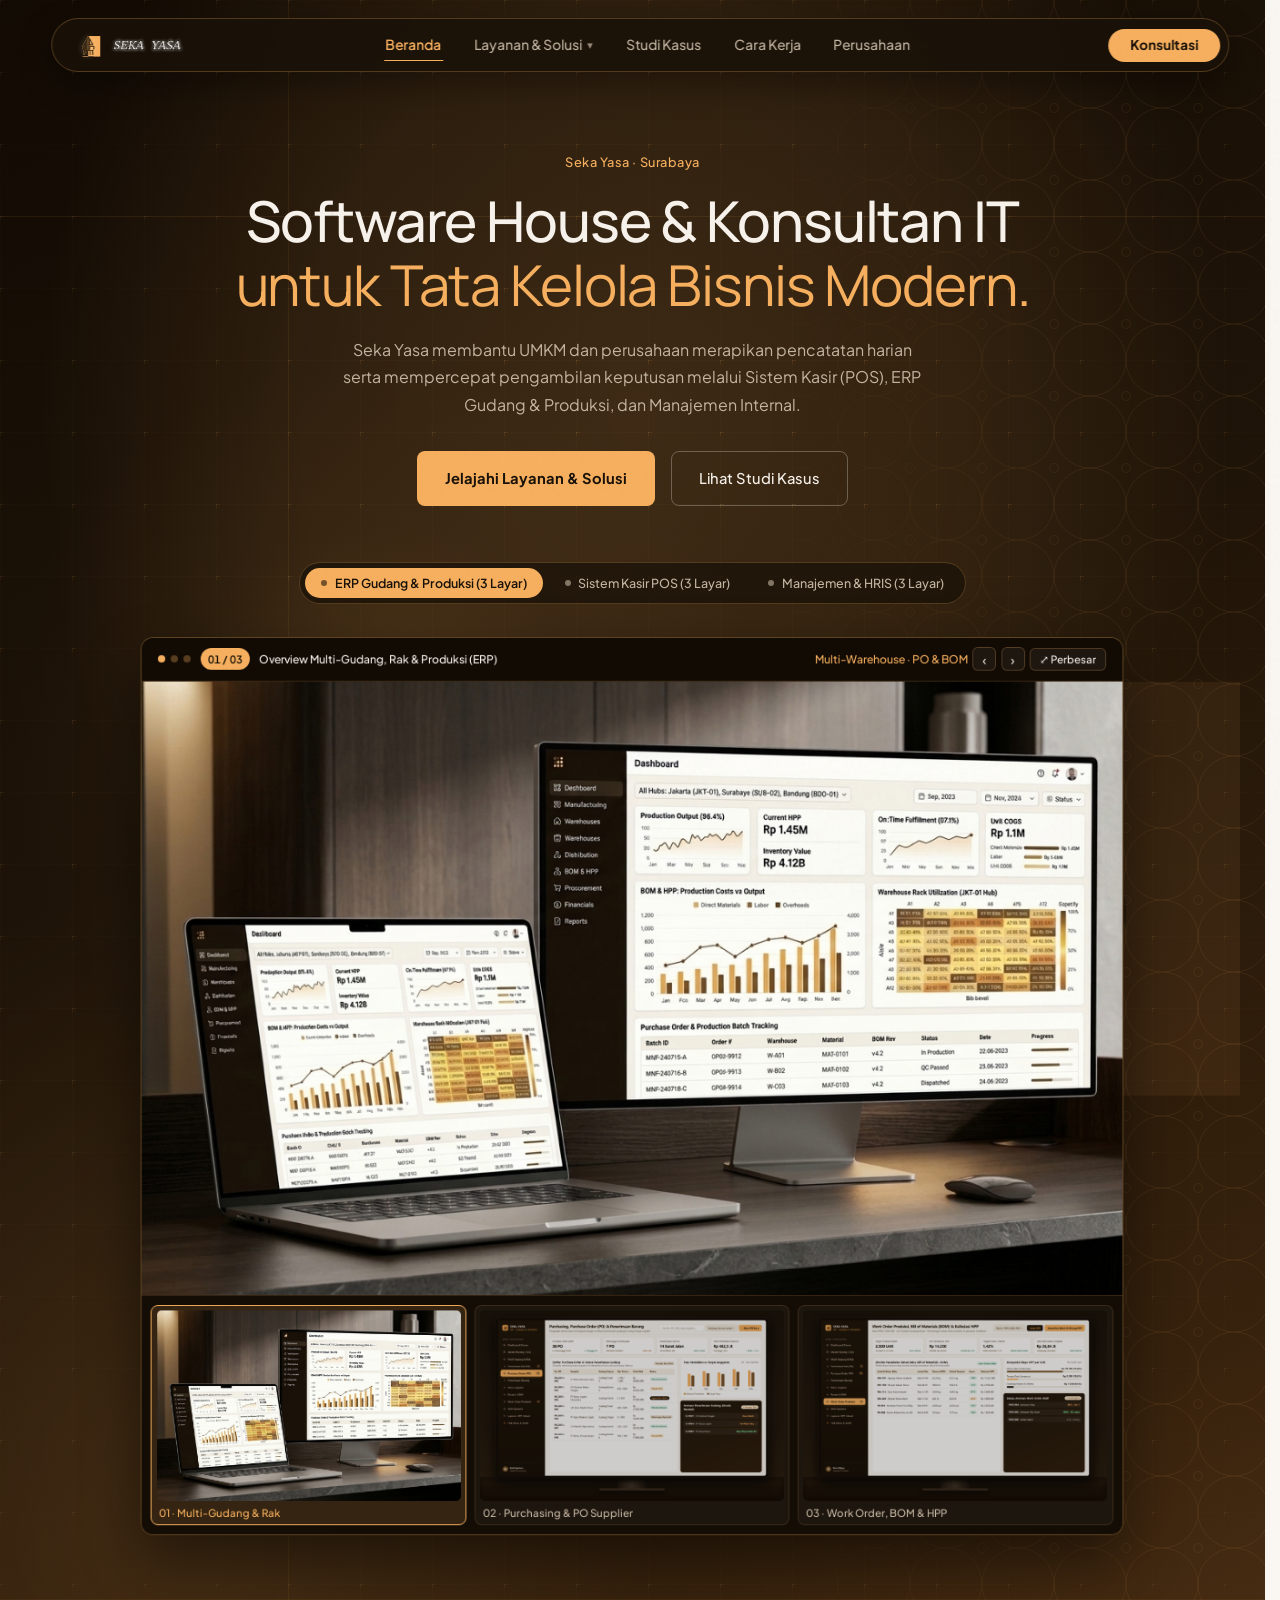
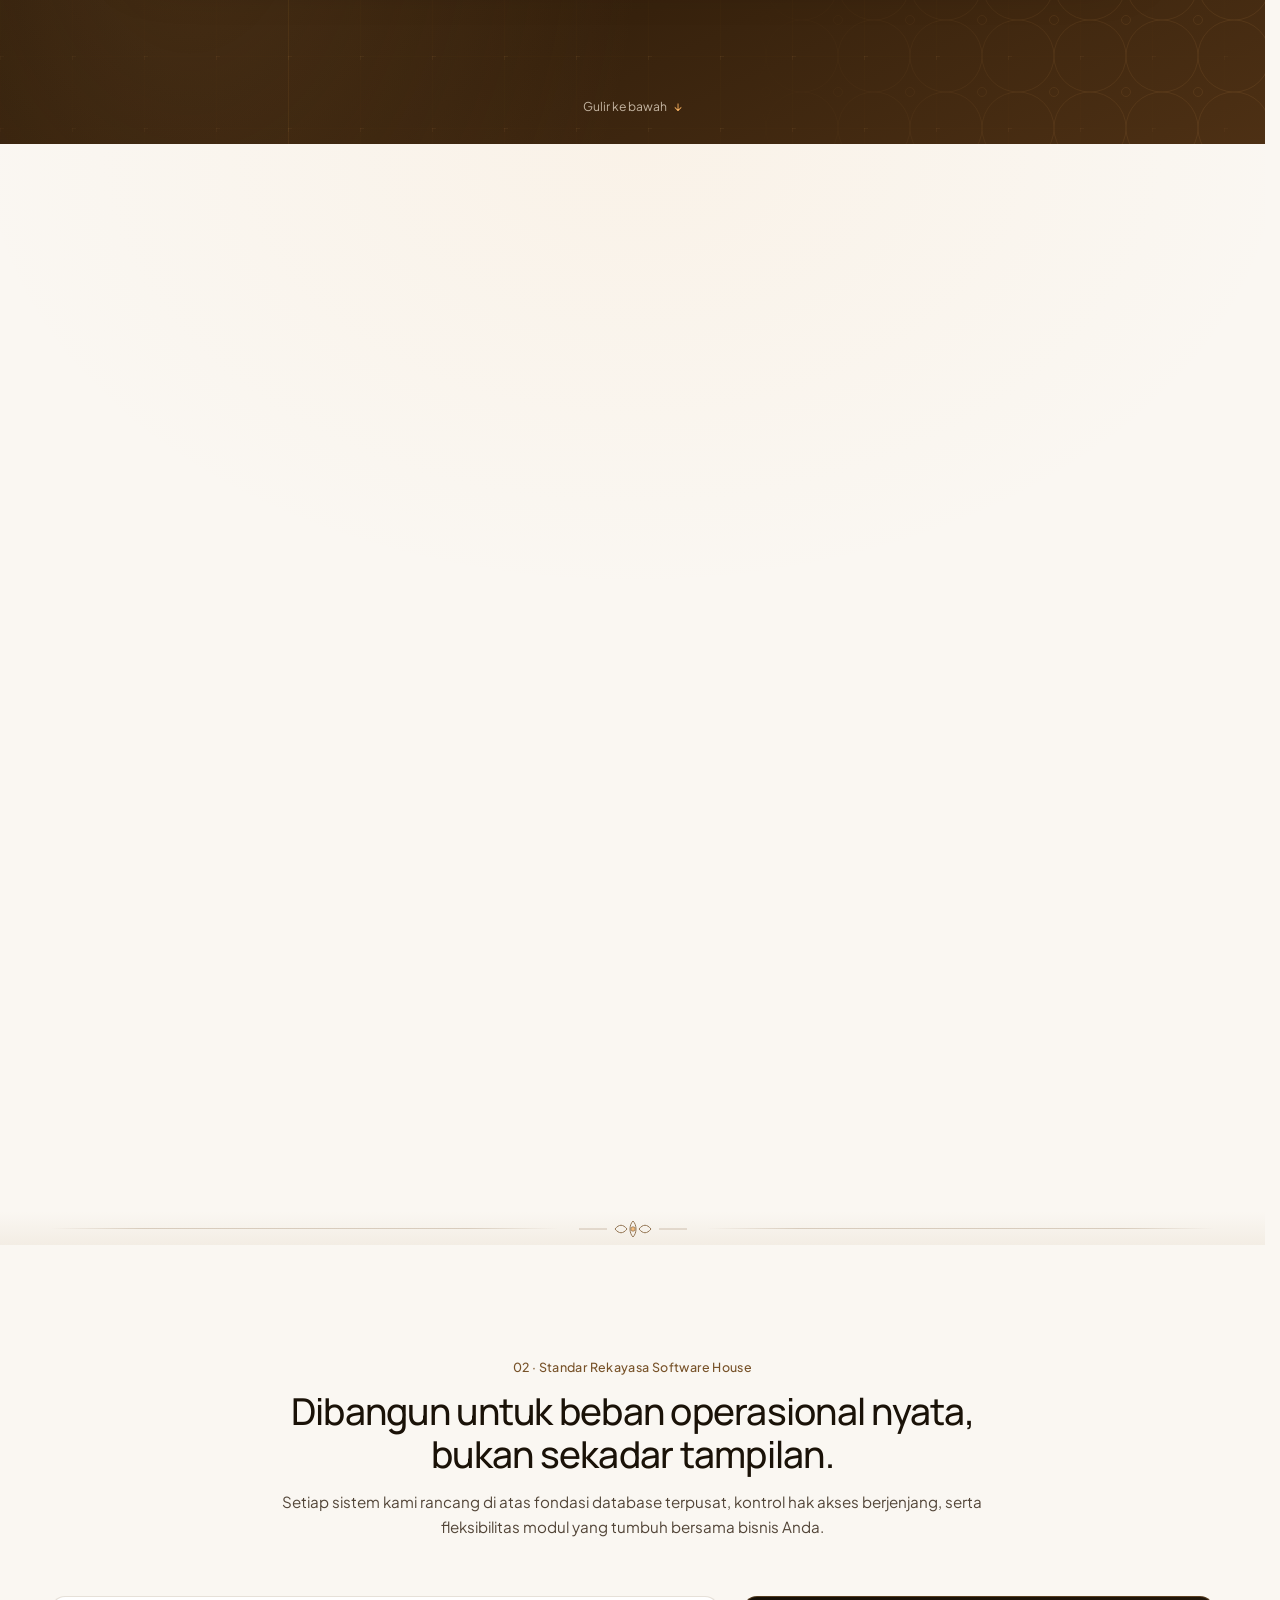
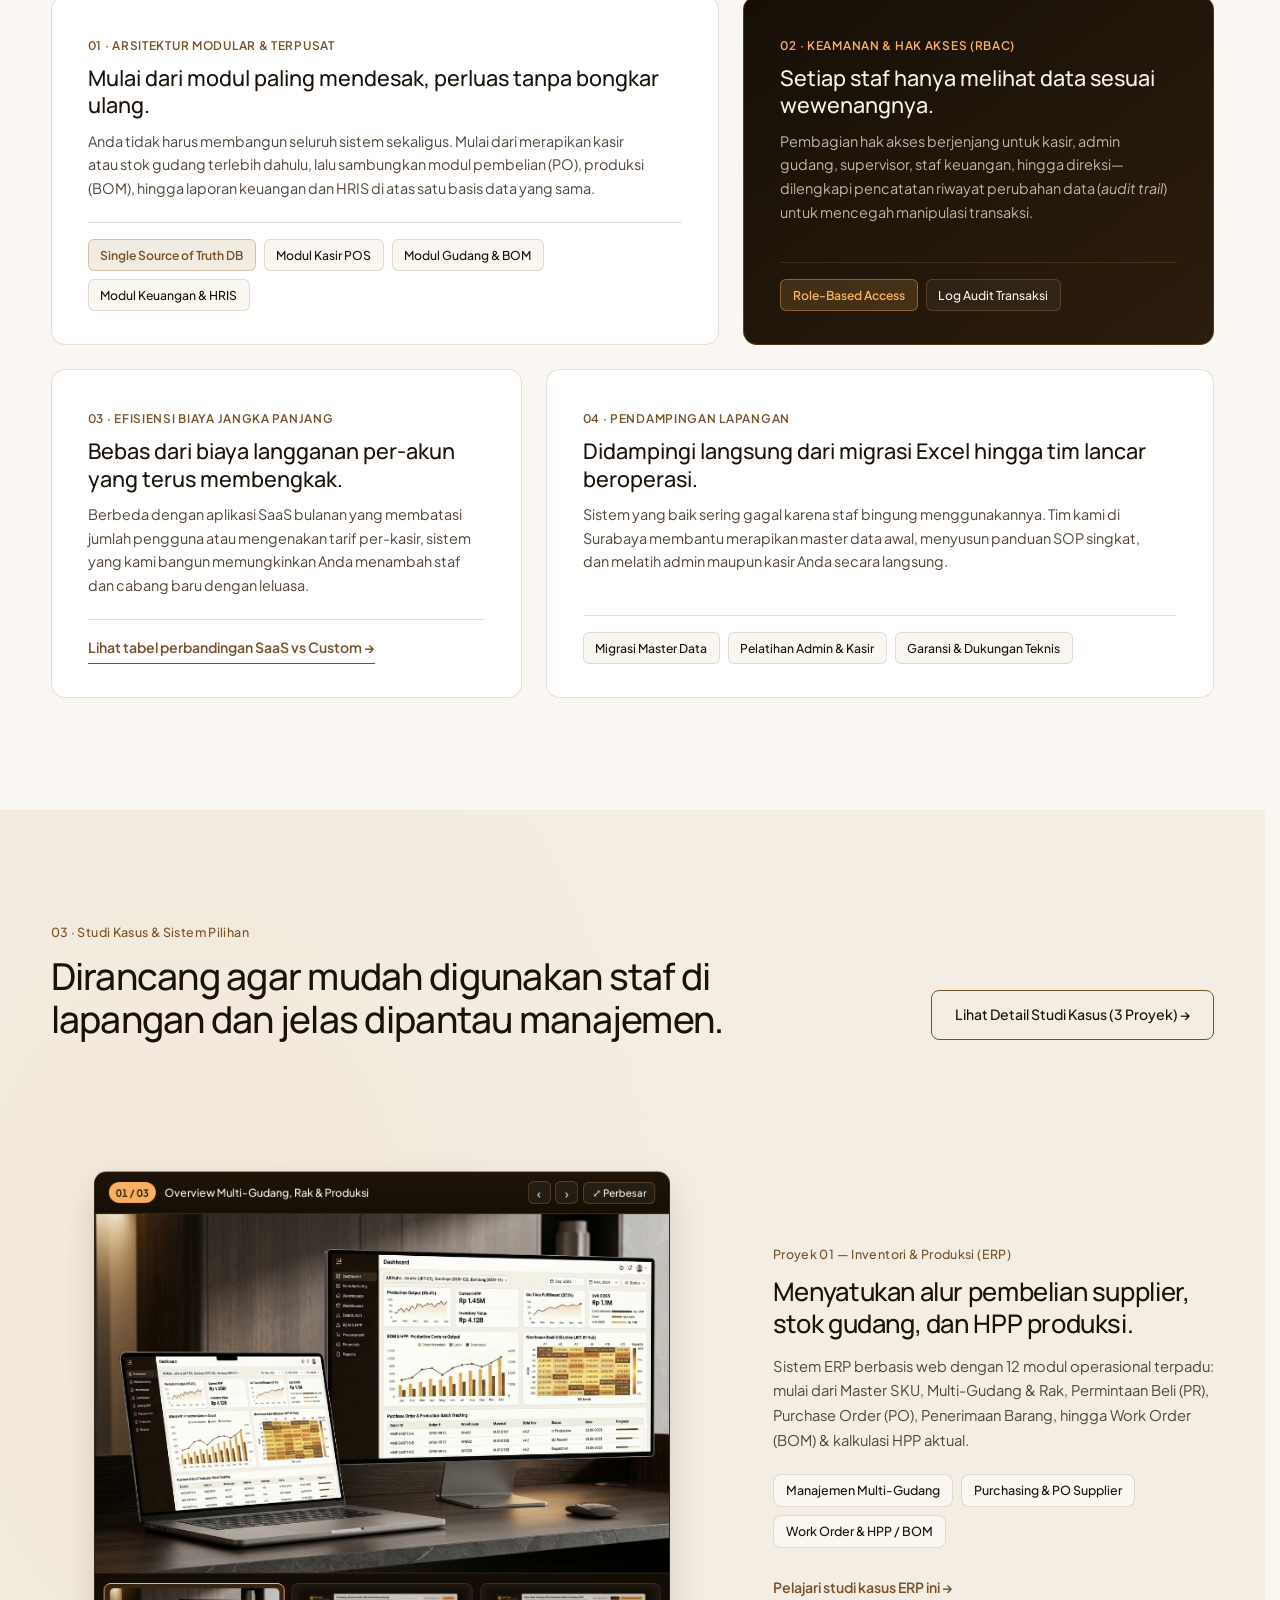
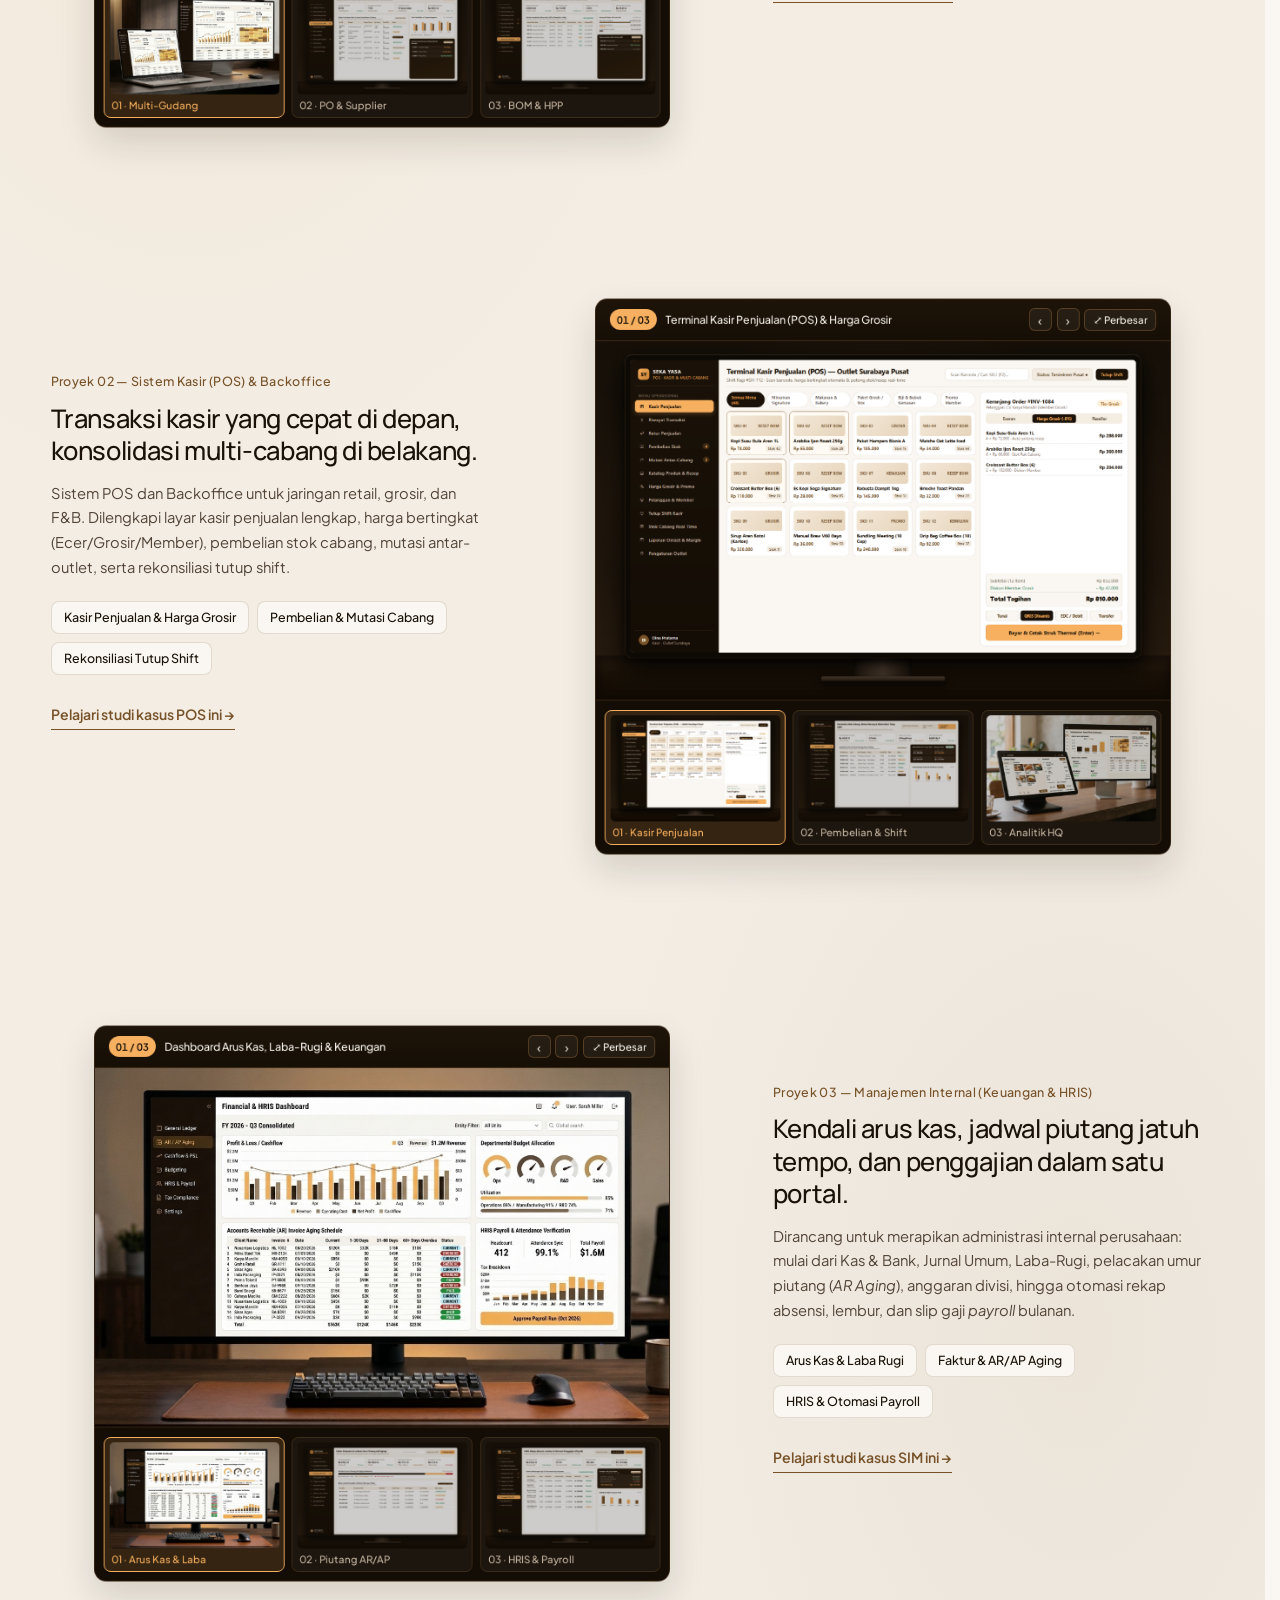
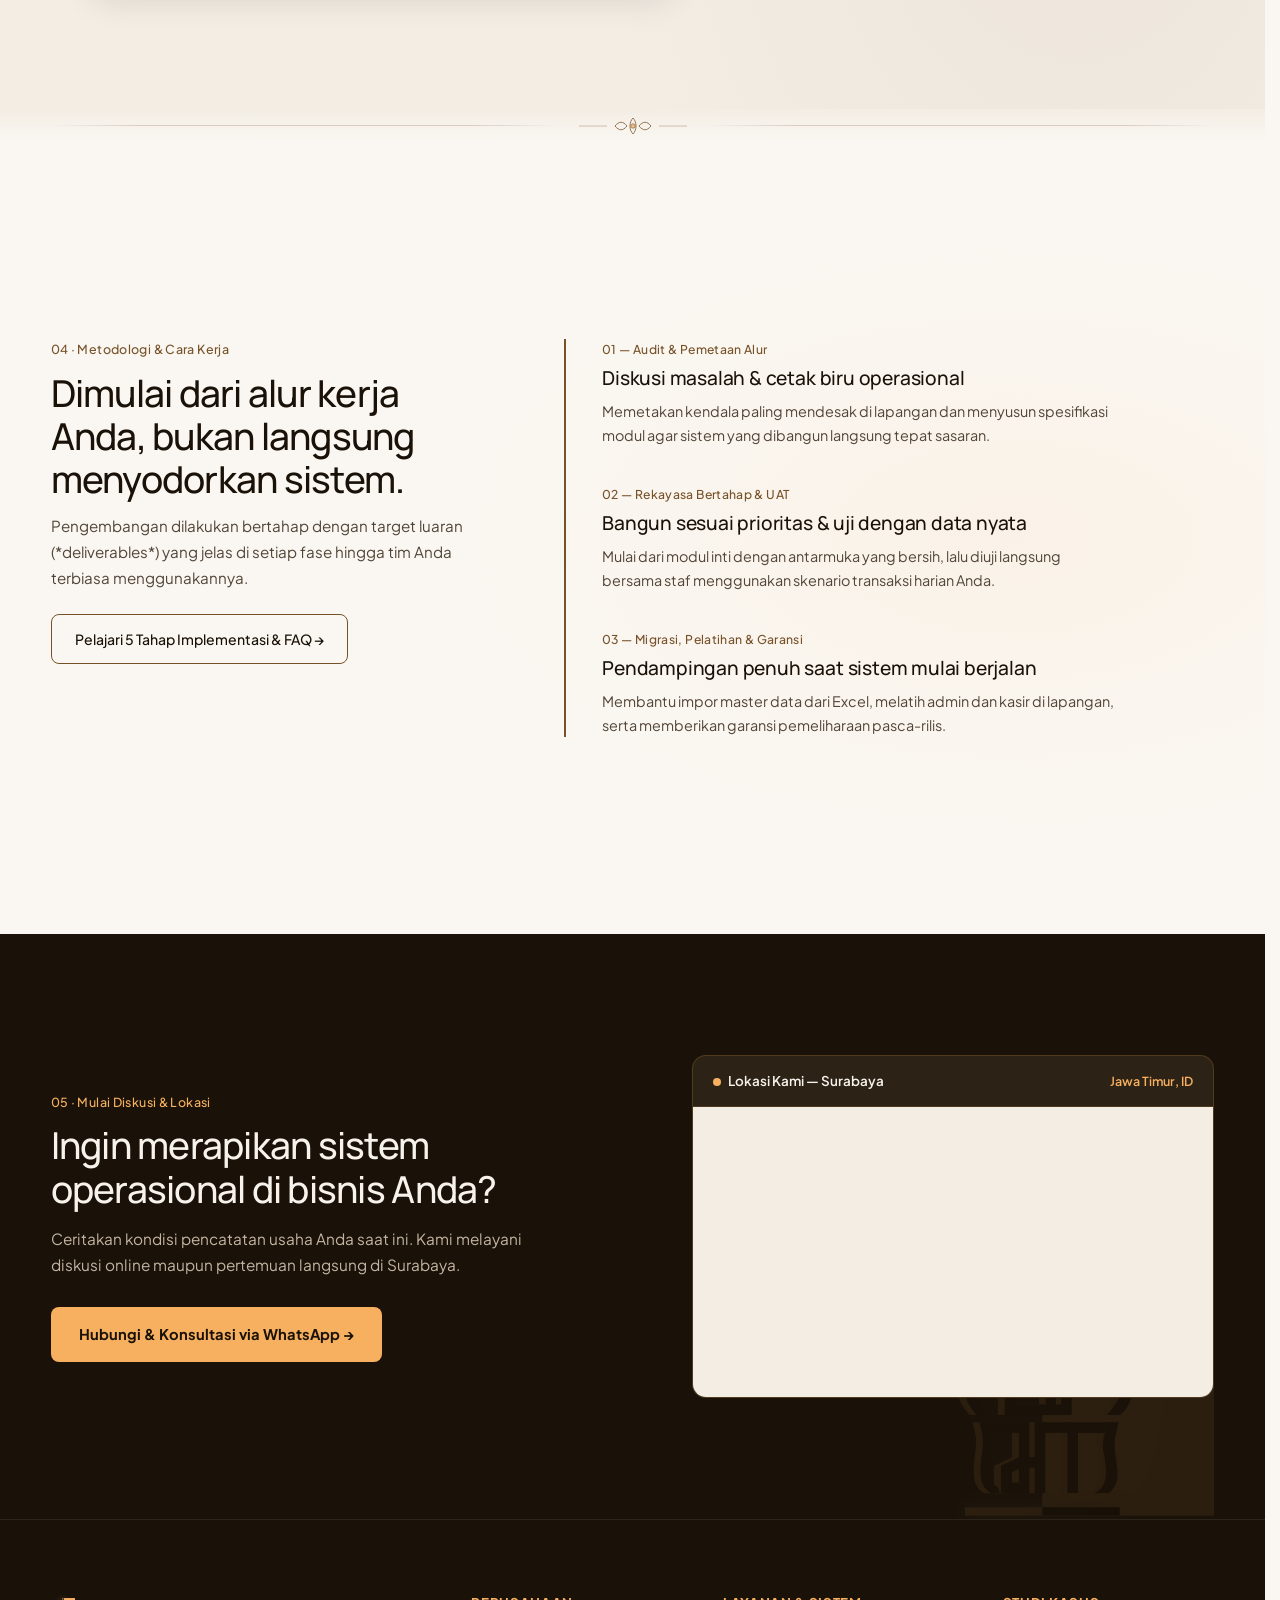
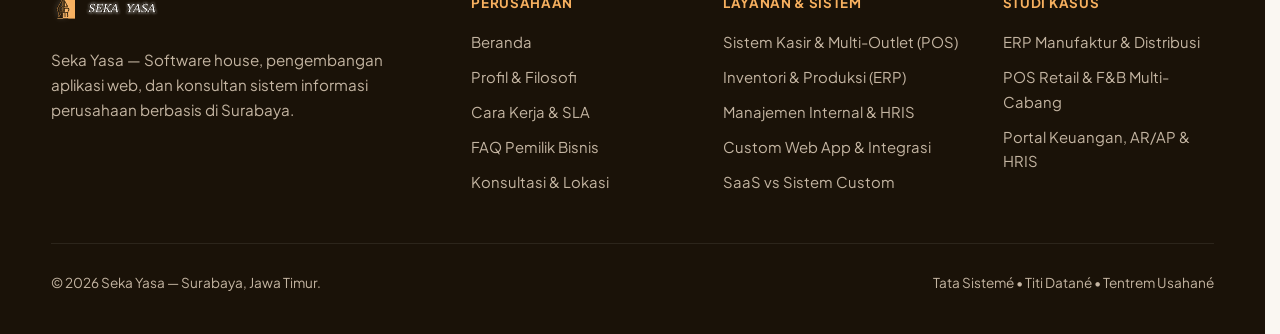
==== commit b51fee33: "feat: add scroll-zoom expansion and 3-screen gallery inside Hero 3-tab showcase" ====
--- a/index.html
+++ b/index.html
@@ -9,7 +9,7 @@
   <link rel="preconnect" href="https://fonts.googleapis.com" />
   <link rel="preconnect" href="https://fonts.gstatic.com" crossorigin />
   <link href="https://fonts.googleapis.com/css2?family=Manrope:wght@400;500;600&family=Plus+Jakarta+Sans:wght@400;500;600&display=swap" rel="stylesheet" />
-  <link rel="stylesheet" href="styles.css" />
+  <link rel="stylesheet" href="styles.css?v=3" />
   <script>
     if (sessionStorage.getItem("seka_intro_seen") === "1") {
       document.documentElement.classList.add("intro-seen");
@@ -202,32 +202,56 @@
           </div>
         </div>
 
-        <div class="hero-visual-center reveal-on-scroll delay-1 is-visible">
-          <!-- Interactive System Preview Switcher Tabs -->
+        <div class="hero-visual-center reveal-on-scroll delay-1 is-visible" id="hero-visual-center">
+          <!-- Interactive System Preview Switcher Tabs (3 Bagian Utama) -->
           <div class="hero-preview-tabs" role="tablist" aria-label="Pilih Pratinjau Sistem Seka Yasa">
             <button type="button" class="hero-tab-btn active" data-hero-sys="erp" role="tab" aria-selected="true">
               <span class="tab-dot"></span>
-              <span>ERP Gudang &amp; Produksi</span>
+              <span>ERP Gudang &amp; Produksi (3 Layar)</span>
             </button>
             <button type="button" class="hero-tab-btn" data-hero-sys="pos" role="tab" aria-selected="false">
               <span class="tab-dot"></span>
-              <span>Sistem Kasir (POS) Multi-Cabang</span>
+              <span>Sistem Kasir POS (3 Layar)</span>
             </button>
             <button type="button" class="hero-tab-btn" data-hero-sys="sim" role="tab" aria-selected="false">
               <span class="tab-dot"></span>
-              <span>Manajemen Internal (Keuangan &amp; HRIS)</span>
+              <span>Manajemen &amp; HRIS (3 Layar)</span>
             </button>
           </div>
 
-          <div class="hero-image-box">
+          <div class="hero-image-box hero-scroll-zoom" id="hero-image-box">
             <div class="hero-frame-bar">
-              <div class="hero-frame-dots" aria-hidden="true">
-                <span></span><span></span><span></span>
-              </div>
-              <span class="hero-frame-title" id="hero-frame-title">Sistem Inventori, Gudang &amp; Produksi (ERP)</span>
-              <span class="hero-frame-meta" id="hero-frame-meta">Multi-Warehouse · BOM &amp; HPP Tracking</span>
-            </div>
-            <img id="hero-preview-img" src="assets/erp-complex-v2.jpg" alt="Tampilan Dashboard Inventori & Produksi (ERP) Seka Yasa" />
+              <div class="showcase-bar-meta">
+                <div class="hero-frame-dots" aria-hidden="true">
+                  <span></span><span></span><span></span>
+                </div>
+                <span class="showcase-slide-count" id="hero-slide-count">01 / 03</span>
+                <span class="hero-frame-title" id="hero-frame-title">Overview Multi-Gudang, Rak &amp; Produksi (ERP)</span>
+              </div>
+              <div class="showcase-bar-actions">
+                <span class="hero-frame-meta" id="hero-frame-meta">Multi-Warehouse · BOM &amp; HPP</span>
+                <button type="button" class="showcase-icon-btn" id="hero-slide-prev" aria-label="Layar sebelumnya">‹</button>
+                <button type="button" class="showcase-icon-btn" id="hero-slide-next" aria-label="Layar berikutnya">›</button>
+                <button type="button" class="showcase-zoom-btn" id="hero-slide-zoom" aria-label="Perbesar layar">⤢ Perbesar</button>
+              </div>
+            </div>
+            <div class="hero-stage-main" id="hero-stage-main" title="Klik untuk memperbesar tampilan layar">
+              <img id="hero-preview-img" src="assets/erp-complex-v2.jpg" alt="Tampilan Dashboard Inventori & Produksi (ERP) Seka Yasa" />
+            </div>
+            <div class="showcase-thumb-strip hero-sub-thumbs" id="hero-sub-thumbs" role="tablist" aria-label="3 Layar Modul Aktif">
+              <button type="button" class="showcase-thumb-btn active" data-hero-sub="0">
+                <img src="assets/erp-complex-v2.jpg" alt="Multi-Gudang ERP" />
+                <span>01 · Multi-Gudang &amp; Rak</span>
+              </button>
+              <button type="button" class="showcase-thumb-btn" data-hero-sub="1">
+                <img src="assets/erp-purchasing-po.png" alt="Purchasing PO ERP" />
+                <span>02 · Purchasing &amp; PO Supplier</span>
+              </button>
+              <button type="button" class="showcase-thumb-btn" data-hero-sub="2">
+                <img src="assets/erp-bom-hpp.png" alt="Work Order BOM & HPP ERP" />
+                <span>03 · Work Order, BOM &amp; HPP</span>
+              </button>
+            </div>
           </div>
         </div>
       </div>
@@ -716,6 +740,6 @@
   <!-- SHARED FOOTER (RENDERED AUTOMATICALLY BY app.js) -->
   <div id="seka-footer"></div>
 
-  <script src="app.js"></script>
+  <script src="app.js?v=3"></script>
 </body>
 </html>
--- a/styles.css
+++ b/styles.css
@@ -867,7 +867,7 @@
 .hero-stage {
   min-height: 100vh;
   padding-top: 9.5rem;
-  padding-bottom: 5.5rem;
+  padding-bottom: 7.5rem;
   background-color: #140D05;
   background-image:
     radial-gradient(ellipse 65% 60% at 50% 24%, rgba(247, 176, 95, 0.16) 0%, rgba(119, 82, 41, 0.24) 40%, transparent 72%),
@@ -1095,24 +1095,66 @@
 
 .hero-visual-center {
   width: 100%;
-  max-width: 1040px;
+  max-width: 1080px;
   display: flex;
   flex-direction: column;
-  gap: 0.85rem;
+  align-items: center;
+  gap: 0.95rem;
 }
 
 .hero-image-box {
+  width: 100%;
   border-radius: var(--radius-md);
   overflow: hidden;
-  border: 1px solid rgba(247, 176, 95, 0.25);
+  border: 1px solid rgba(247, 176, 95, 0.28);
   background-color: var(--espresso-surface);
-  box-shadow: 0 28px 64px rgba(0, 0, 0, 0.42);
-}
-
-.hero-image-box img {
+  box-shadow: 0 28px 64px rgba(0, 0, 0, 0.48);
+  transform-origin: center top;
+  will-change: transform, box-shadow;
+  transition: border-color 0.35s ease, box-shadow 0.35s ease;
+}
+
+.hero-image-box.hero-scroll-zoom {
+  transform: scale(var(--hero-zoom, 0.92));
+}
+
+.hero-image-box.hero-scroll-zoom.is-expanded {
+  border-color: rgba(247, 176, 95, 0.52);
+  box-shadow: 0 40px 96px rgba(0, 0, 0, 0.68);
+}
+
+@media (prefers-reduced-motion: reduce) {
+  .hero-image-box.hero-scroll-zoom {
+    transform: none !important;
+  }
+}
+
+.hero-stage-main {
   width: 100%;
-  height: auto;
+  aspect-ratio: 16 / 10;
+  background-color: #140D05;
+  overflow: hidden;
+  cursor: zoom-in;
+}
+
+.hero-stage-main img {
+  width: 100%;
+  height: 100%;
+  object-fit: cover;
   display: block;
+  transition: opacity 0.24s ease, transform 0.35s ease;
+}
+
+.hero-stage-main:hover img {
+  transform: scale(1.015);
+}
+
+.hero-stage-main img.is-switching {
+  opacity: 0.32;
+}
+
+.hero-sub-thumbs {
+  background-color: #120B04;
 }
 
 .hero-image-caption {
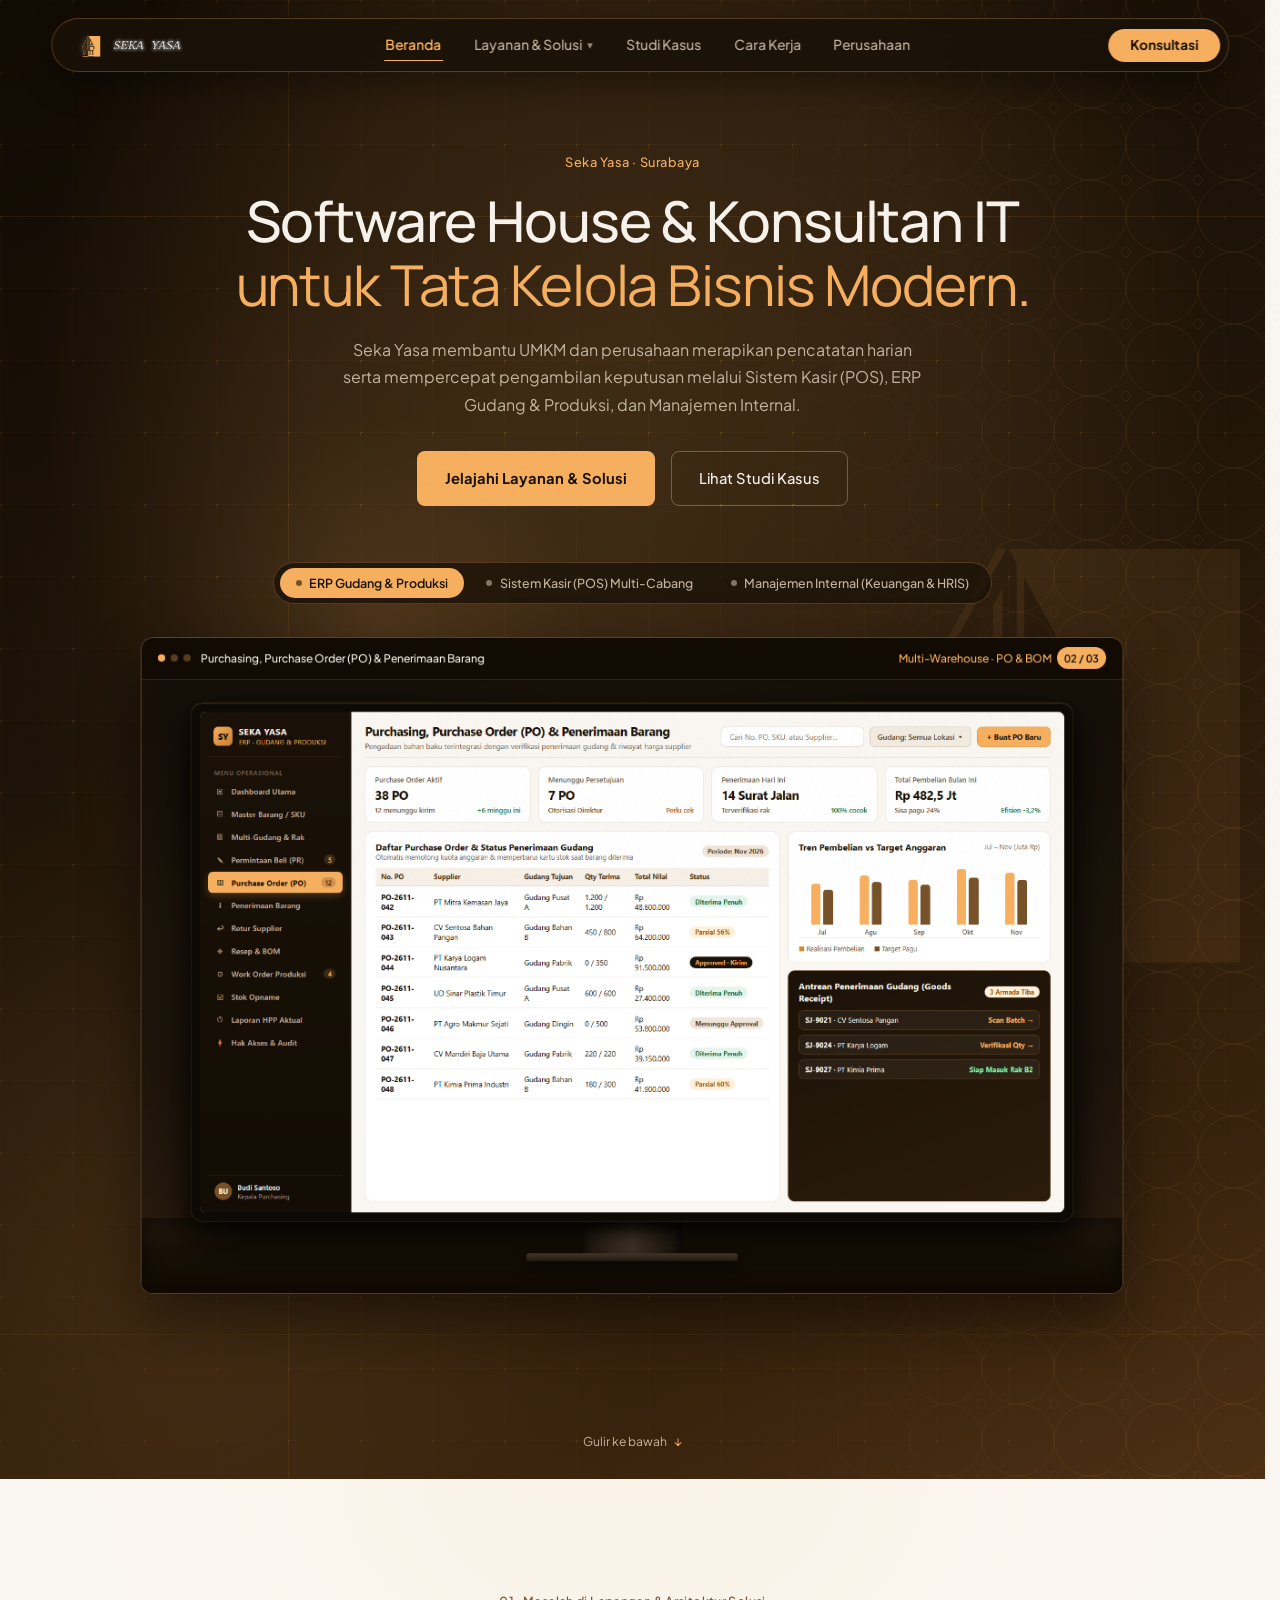
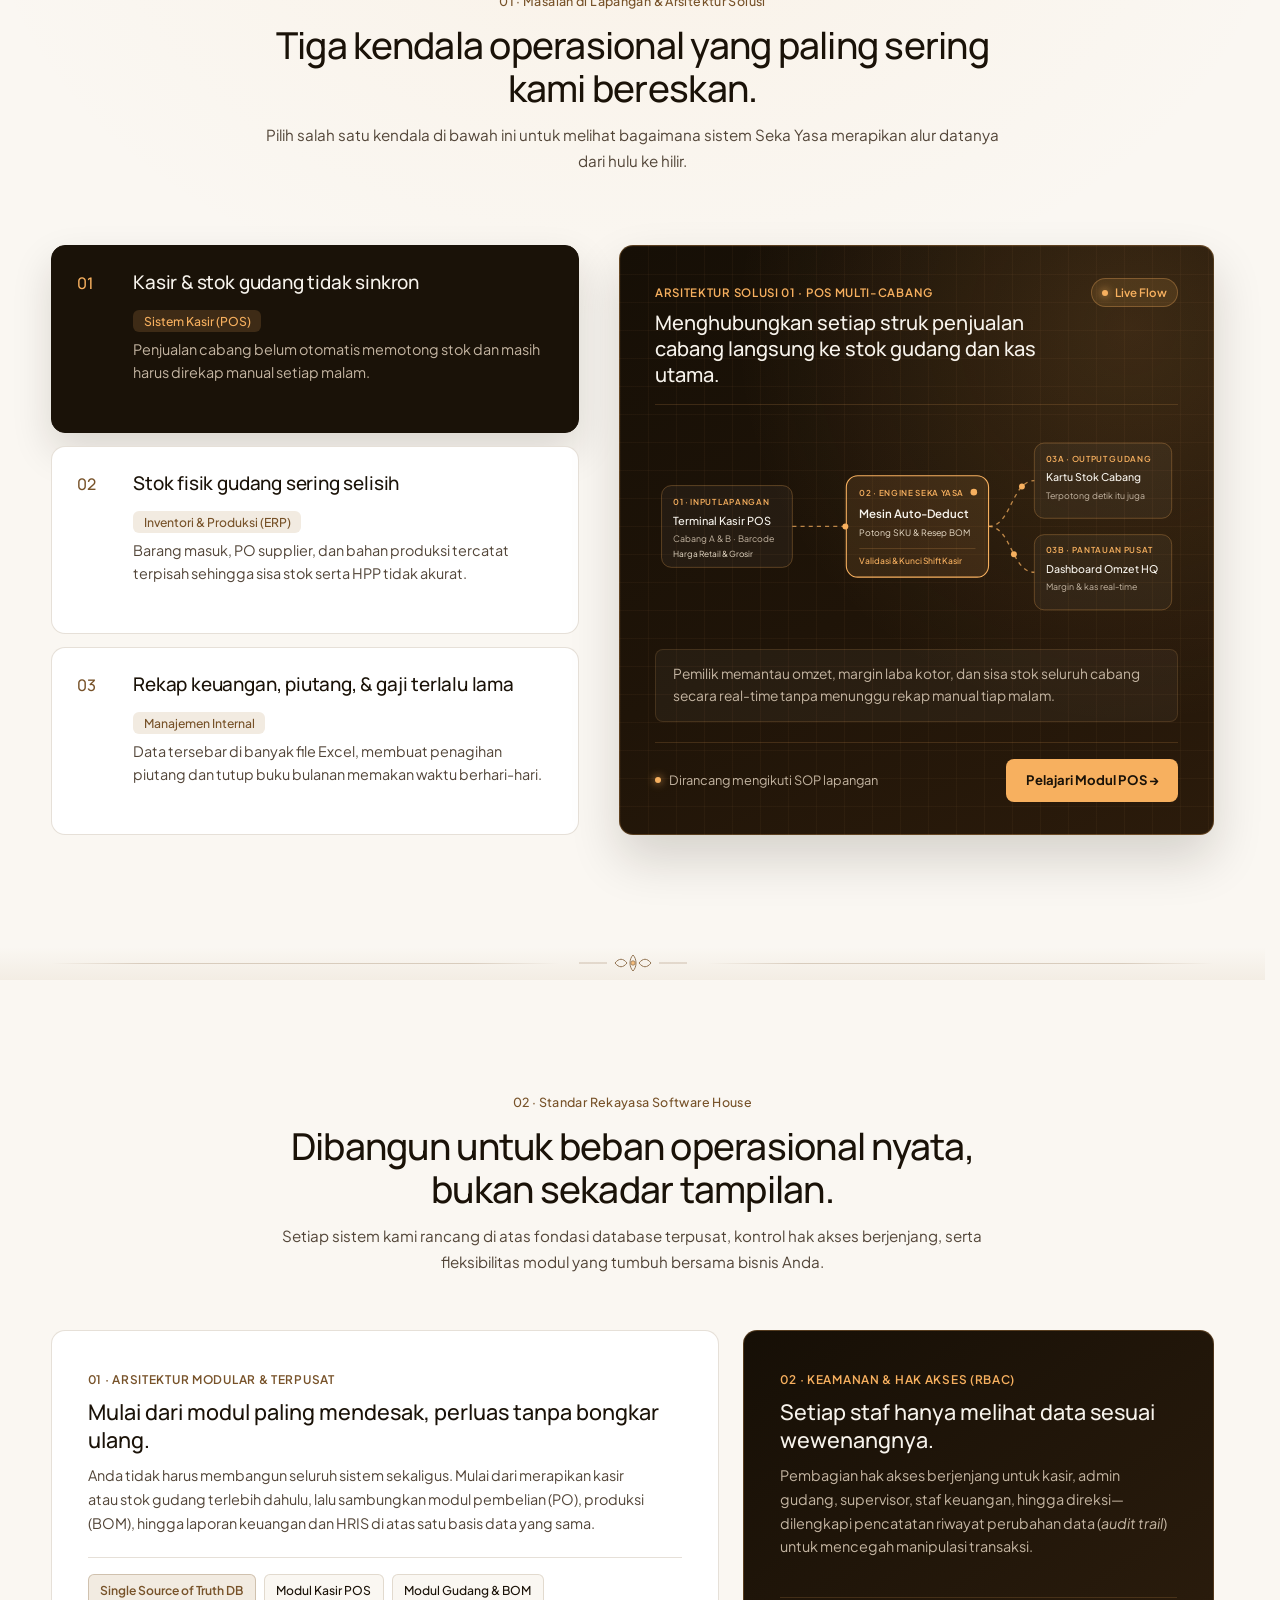
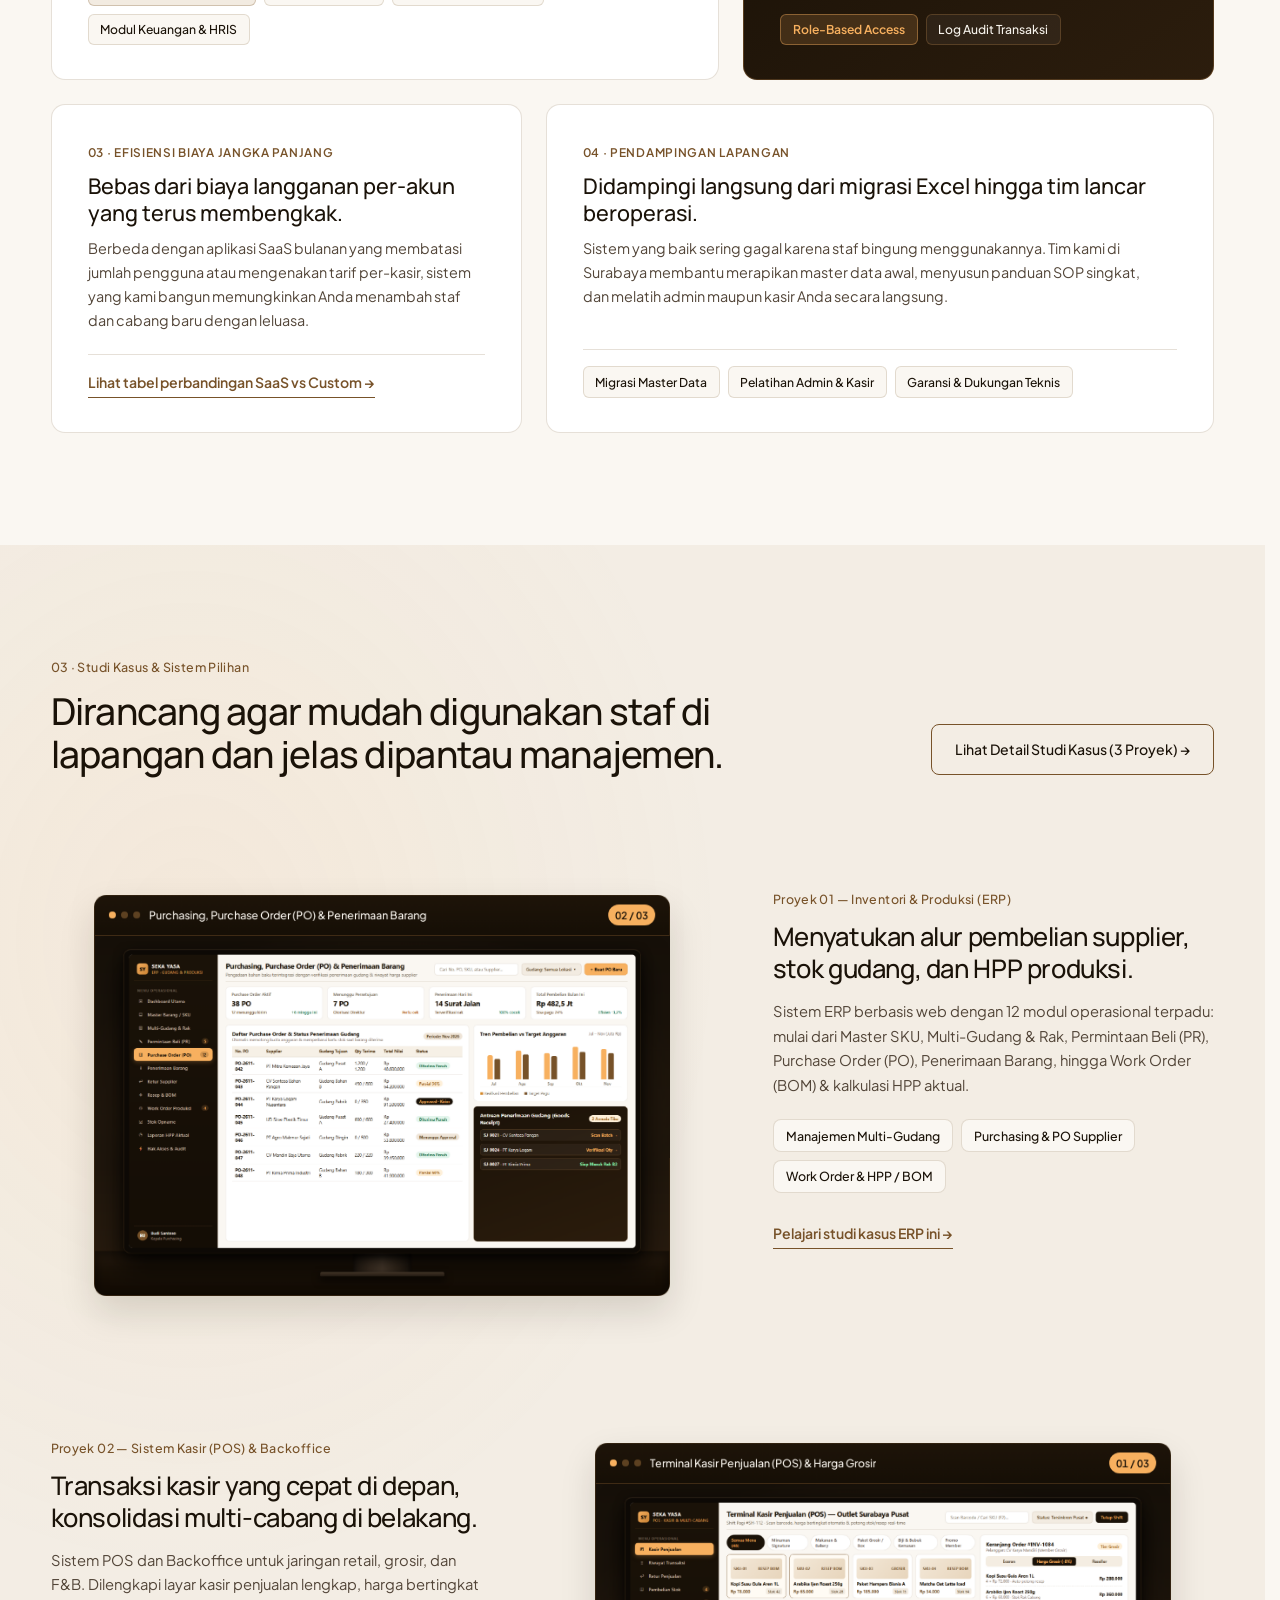
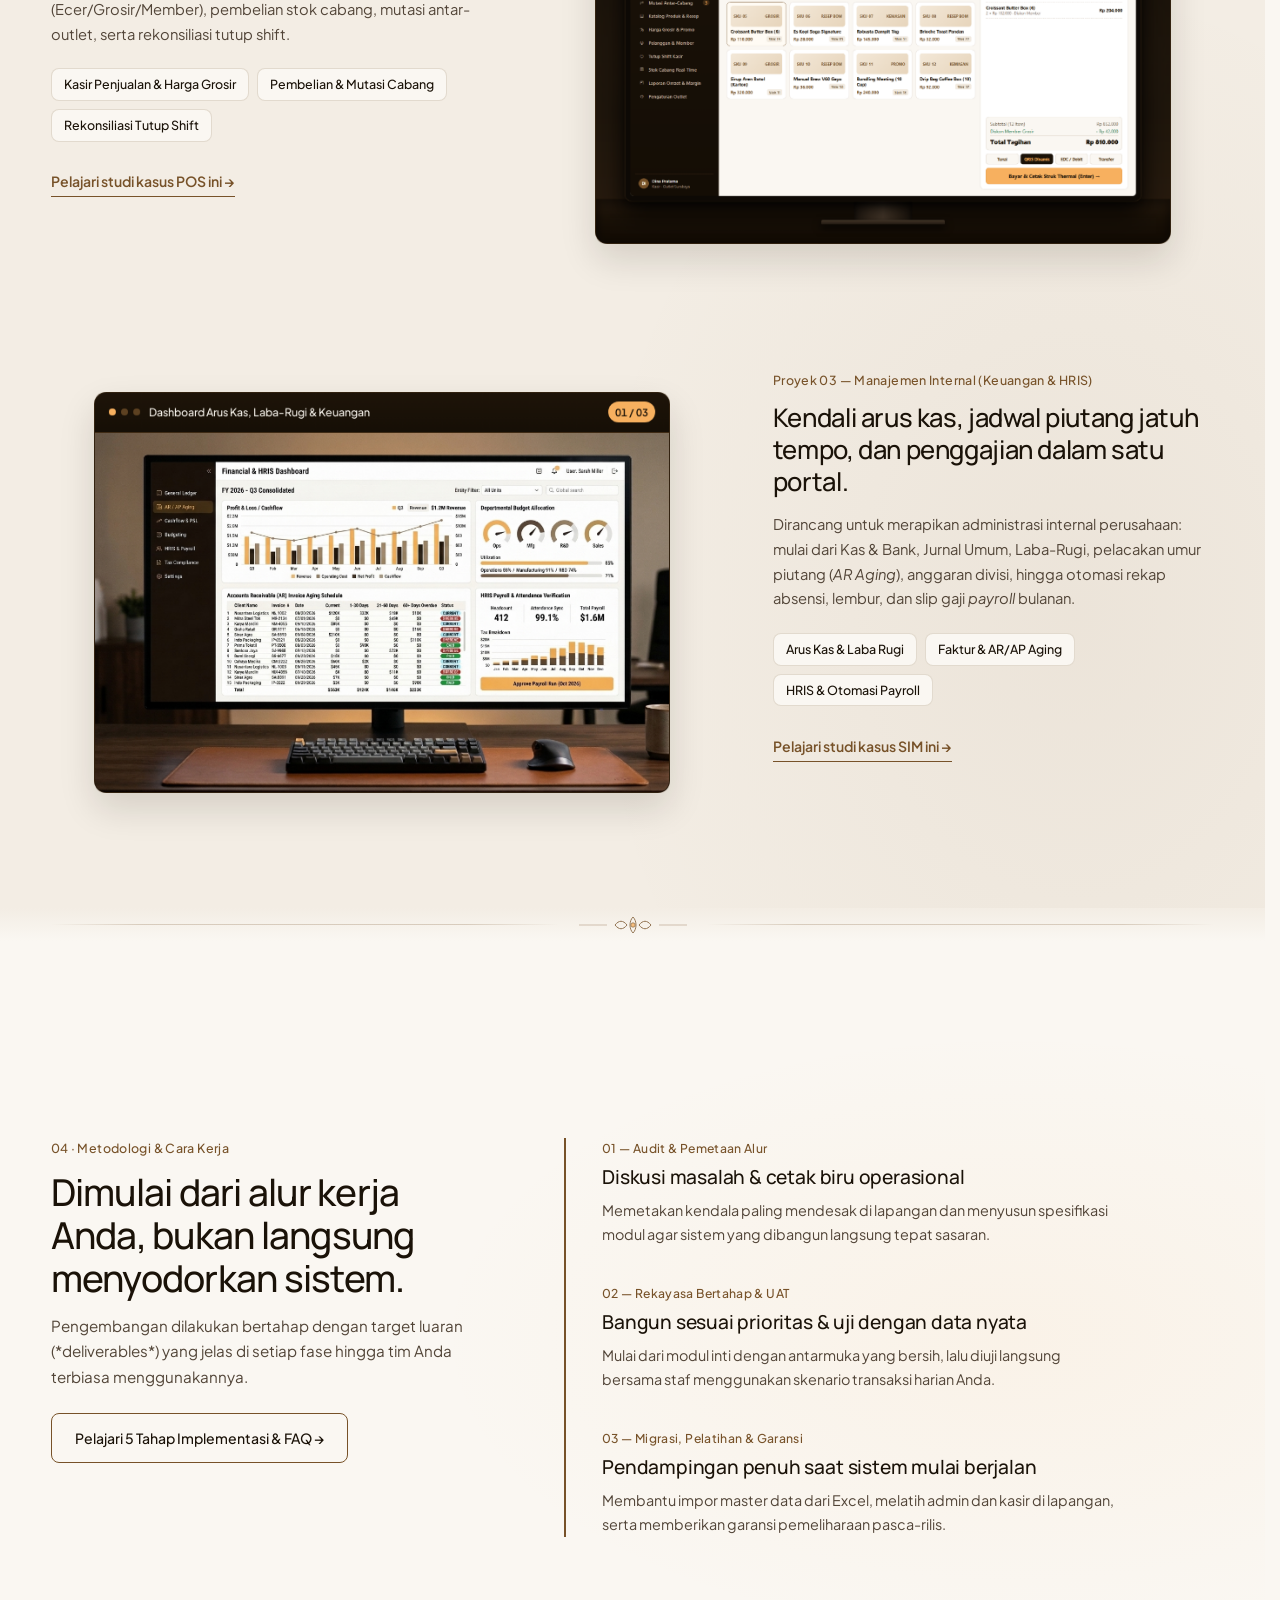
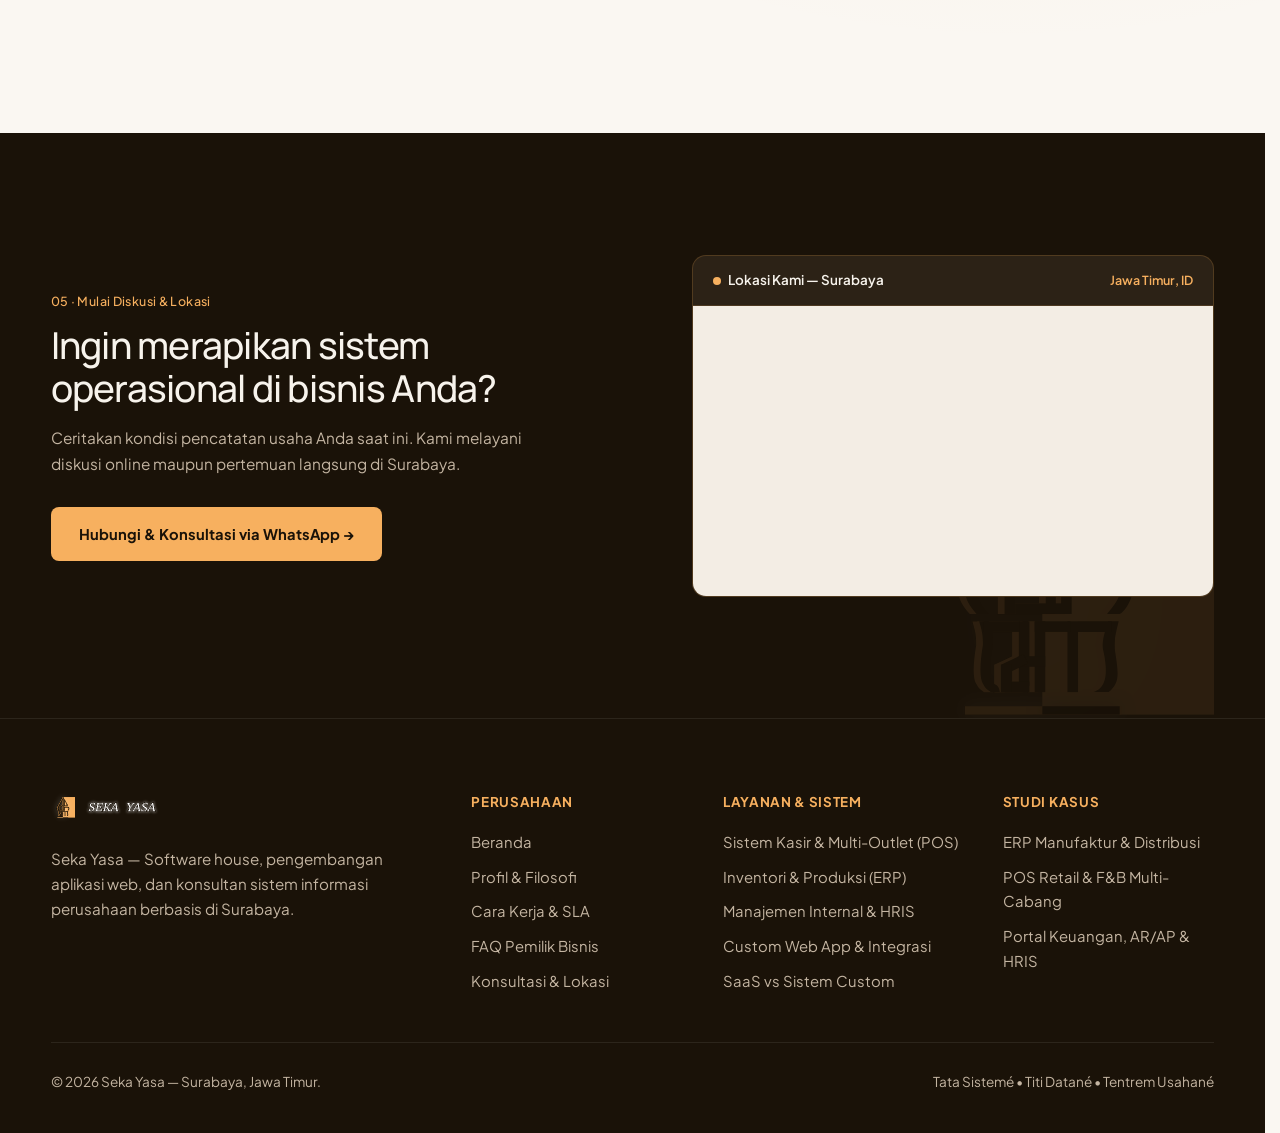
==== commit 96aea264: "refactor: replace thumbnails & zoom controls with clean auto-rolling 3-screen carousels" ====
--- a/index.html
+++ b/index.html
@@ -9,7 +9,7 @@
   <link rel="preconnect" href="https://fonts.googleapis.com" />
   <link rel="preconnect" href="https://fonts.gstatic.com" crossorigin />
   <link href="https://fonts.googleapis.com/css2?family=Manrope:wght@400;500;600&family=Plus+Jakarta+Sans:wght@400;500;600&display=swap" rel="stylesheet" />
-  <link rel="stylesheet" href="styles.css?v=3" />
+  <link rel="stylesheet" href="styles.css?v=4" />
   <script>
     if (sessionStorage.getItem("seka_intro_seen") === "1") {
       document.documentElement.classList.add("intro-seen");
@@ -207,15 +207,15 @@
           <div class="hero-preview-tabs" role="tablist" aria-label="Pilih Pratinjau Sistem Seka Yasa">
             <button type="button" class="hero-tab-btn active" data-hero-sys="erp" role="tab" aria-selected="true">
               <span class="tab-dot"></span>
-              <span>ERP Gudang &amp; Produksi (3 Layar)</span>
+              <span>ERP Gudang &amp; Produksi</span>
             </button>
             <button type="button" class="hero-tab-btn" data-hero-sys="pos" role="tab" aria-selected="false">
               <span class="tab-dot"></span>
-              <span>Sistem Kasir POS (3 Layar)</span>
+              <span>Sistem Kasir (POS) Multi-Cabang</span>
             </button>
             <button type="button" class="hero-tab-btn" data-hero-sys="sim" role="tab" aria-selected="false">
               <span class="tab-dot"></span>
-              <span>Manajemen &amp; HRIS (3 Layar)</span>
+              <span>Manajemen Internal (Keuangan &amp; HRIS)</span>
             </button>
           </div>
 
@@ -225,32 +225,19 @@
                 <div class="hero-frame-dots" aria-hidden="true">
                   <span></span><span></span><span></span>
                 </div>
+                <span class="hero-frame-title" id="hero-frame-title">Overview Multi-Gudang, Rak &amp; Produksi (ERP)</span>
+              </div>
+              <div class="showcase-bar-actions">
+                <span class="hero-frame-meta" id="hero-frame-meta">Multi-Warehouse · PO &amp; BOM</span>
                 <span class="showcase-slide-count" id="hero-slide-count">01 / 03</span>
-                <span class="hero-frame-title" id="hero-frame-title">Overview Multi-Gudang, Rak &amp; Produksi (ERP)</span>
-              </div>
-              <div class="showcase-bar-actions">
-                <span class="hero-frame-meta" id="hero-frame-meta">Multi-Warehouse · BOM &amp; HPP</span>
-                <button type="button" class="showcase-icon-btn" id="hero-slide-prev" aria-label="Layar sebelumnya">‹</button>
-                <button type="button" class="showcase-icon-btn" id="hero-slide-next" aria-label="Layar berikutnya">›</button>
-                <button type="button" class="showcase-zoom-btn" id="hero-slide-zoom" aria-label="Perbesar layar">⤢ Perbesar</button>
-              </div>
-            </div>
-            <div class="hero-stage-main" id="hero-stage-main" title="Klik untuk memperbesar tampilan layar">
-              <img id="hero-preview-img" src="assets/erp-complex-v2.jpg" alt="Tampilan Dashboard Inventori & Produksi (ERP) Seka Yasa" />
-            </div>
-            <div class="showcase-thumb-strip hero-sub-thumbs" id="hero-sub-thumbs" role="tablist" aria-label="3 Layar Modul Aktif">
-              <button type="button" class="showcase-thumb-btn active" data-hero-sub="0">
-                <img src="assets/erp-complex-v2.jpg" alt="Multi-Gudang ERP" />
-                <span>01 · Multi-Gudang &amp; Rak</span>
-              </button>
-              <button type="button" class="showcase-thumb-btn" data-hero-sub="1">
-                <img src="assets/erp-purchasing-po.png" alt="Purchasing PO ERP" />
-                <span>02 · Purchasing &amp; PO Supplier</span>
-              </button>
-              <button type="button" class="showcase-thumb-btn" data-hero-sub="2">
-                <img src="assets/erp-bom-hpp.png" alt="Work Order BOM & HPP ERP" />
-                <span>03 · Work Order, BOM &amp; HPP</span>
-              </button>
+              </div>
+            </div>
+            <div class="hero-stage-main auto-carousel-viewport">
+              <div class="auto-carousel-track" id="hero-carousel-track">
+                <div class="auto-carousel-slide"><img src="assets/erp-complex-v2.jpg" alt="Overview Multi-Gudang, Rak & Produksi (ERP)" /></div>
+                <div class="auto-carousel-slide"><img src="assets/erp-purchasing-po.png" alt="Purchasing, Purchase Order (PO) & Penerimaan Barang" /></div>
+                <div class="auto-carousel-slide"><img src="assets/erp-bom-hpp.png" alt="Work Order Produksi, Resep (BOM) & Kalkulasi HPP" /></div>
+              </div>
             </div>
           </div>
         </div>
@@ -505,36 +492,28 @@
         </div>
 
         <div class="wide-showcase-list">
-          <!-- Showcase 1: ERP (3 Images Gallery + Scroll Zoom) -->
+          <!-- Showcase 1: ERP (Auto-Sliding 3 Screens + Scroll Zoom) -->
           <article class="wide-showcase-item reveal-on-scroll">
-            <div class="showcase-media scroll-zoom-media" data-scroll-zoom data-showcase-gallery>
+            <div class="showcase-media scroll-zoom-media" data-scroll-zoom data-auto-showcase data-interval="3600">
               <div class="showcase-gallery-bar">
                 <div class="showcase-bar-meta">
-                  <span class="showcase-slide-count" data-gal-count>01 / 03</span>
+                  <div class="hero-frame-dots" aria-hidden="true"><span></span><span></span><span></span></div>
                   <span class="showcase-slide-title" data-gal-title>Overview Multi-Gudang, Rak &amp; Produksi</span>
                 </div>
-                <div class="showcase-bar-actions">
-                  <button type="button" class="showcase-icon-btn" data-gal-prev aria-label="Layar sebelumnya">‹</button>
-                  <button type="button" class="showcase-icon-btn" data-gal-next aria-label="Layar berikutnya">›</button>
-                  <button type="button" class="showcase-zoom-btn" data-gal-zoom aria-label="Perbesar layar">⤢ Perbesar</button>
-                </div>
-              </div>
-              <div class="showcase-main-stage" data-gal-zoom title="Klik untuk memperbesar tampilan layar">
-                <img data-gal-main src="assets/erp-complex-v2.jpg" alt="Overview Multi-Gudang, Rak & Produksi (ERP Seka Yasa)" />
-              </div>
-              <div class="showcase-thumb-strip" role="tablist" aria-label="Pilihan Layar Modul ERP">
-                <button type="button" class="showcase-thumb-btn active" data-gal-thumb data-src="assets/erp-complex-v2.jpg" data-title="Overview Multi-Gudang, Rak & Produksi">
-                  <img src="assets/erp-complex-v2.jpg" alt="Thumbnail Multi-Gudang ERP" loading="lazy" />
-                  <span>01 · Multi-Gudang</span>
-                </button>
-                <button type="button" class="showcase-thumb-btn" data-gal-thumb data-src="assets/erp-purchasing-po.png" data-title="Purchasing, Purchase Order (PO) & Penerimaan Barang">
-                  <img src="assets/erp-purchasing-po.png" alt="Thumbnail Purchasing PO Supplier ERP" loading="lazy" />
-                  <span>02 · PO &amp; Supplier</span>
-                </button>
-                <button type="button" class="showcase-thumb-btn" data-gal-thumb data-src="assets/erp-bom-hpp.png" data-title="Work Order Produksi, Resep (BOM) & Kalkulasi HPP">
-                  <img src="assets/erp-bom-hpp.png" alt="Thumbnail Work Order BOM & HPP ERP" loading="lazy" />
-                  <span>03 · BOM &amp; HPP</span>
-                </button>
+                <span class="showcase-slide-count" data-gal-count>01 / 03</span>
+              </div>
+              <div class="showcase-main-stage auto-carousel-viewport">
+                <div class="auto-carousel-track" data-gal-track>
+                  <div class="auto-carousel-slide" data-title="Overview Multi-Gudang, Rak & Produksi">
+                    <img src="assets/erp-complex-v2.jpg" alt="Overview Multi-Gudang, Rak & Produksi (ERP Seka Yasa)" />
+                  </div>
+                  <div class="auto-carousel-slide" data-title="Purchasing, Purchase Order (PO) & Penerimaan Barang">
+                    <img src="assets/erp-purchasing-po.png" alt="Purchasing, Purchase Order (PO) & Penerimaan Barang" loading="lazy" />
+                  </div>
+                  <div class="auto-carousel-slide" data-title="Work Order Produksi, Resep (BOM) & Kalkulasi HPP">
+                    <img src="assets/erp-bom-hpp.png" alt="Work Order Produksi, Resep (BOM) & Kalkulasi HPP" loading="lazy" />
+                  </div>
+                </div>
               </div>
             </div>
             <div class="showcase-info">
@@ -552,7 +531,7 @@
             </div>
           </article>
 
-          <!-- Showcase 2: POS (3 Images Gallery + Scroll Zoom) -->
+          <!-- Showcase 2: POS (Auto-Sliding 3 Screens + Scroll Zoom) -->
           <article class="wide-showcase-item reverse reveal-on-scroll">
             <div class="showcase-info">
               <span class="section-index">Proyek 02 — Sistem Kasir (POS) &amp; Backoffice</span>
@@ -567,68 +546,52 @@
               </ul>
               <a href="projects.html#pos" class="link-arrow">Pelajari studi kasus POS ini →</a>
             </div>
-            <div class="showcase-media scroll-zoom-media" data-scroll-zoom data-showcase-gallery>
+            <div class="showcase-media scroll-zoom-media" data-scroll-zoom data-auto-showcase data-interval="4100">
               <div class="showcase-gallery-bar">
                 <div class="showcase-bar-meta">
-                  <span class="showcase-slide-count" data-gal-count>01 / 03</span>
+                  <div class="hero-frame-dots" aria-hidden="true"><span></span><span></span><span></span></div>
                   <span class="showcase-slide-title" data-gal-title>Terminal Kasir Penjualan (POS) &amp; Harga Grosir</span>
                 </div>
-                <div class="showcase-bar-actions">
-                  <button type="button" class="showcase-icon-btn" data-gal-prev aria-label="Layar sebelumnya">‹</button>
-                  <button type="button" class="showcase-icon-btn" data-gal-next aria-label="Layar berikutnya">›</button>
-                  <button type="button" class="showcase-zoom-btn" data-gal-zoom aria-label="Perbesar layar">⤢ Perbesar</button>
-                </div>
-              </div>
-              <div class="showcase-main-stage" data-gal-zoom title="Klik untuk memperbesar tampilan layar">
-                <img data-gal-main src="assets/pos-kasir-penjualan.png" alt="Layar Terminal Kasir Penjualan POS Seka Yasa" />
-              </div>
-              <div class="showcase-thumb-strip" role="tablist" aria-label="Pilihan Layar Modul POS">
-                <button type="button" class="showcase-thumb-btn active" data-gal-thumb data-src="assets/pos-kasir-penjualan.png" data-title="Terminal Kasir Penjualan (POS) & Harga Grosir">
-                  <img src="assets/pos-kasir-penjualan.png" alt="Thumbnail Kasir Penjualan POS" loading="lazy" />
-                  <span>01 · Kasir Penjualan</span>
-                </button>
-                <button type="button" class="showcase-thumb-btn" data-gal-thumb data-src="assets/pos-pembelian-shift.png" data-title="Pembelian Stok, Mutasi Cabang & Rekonsiliasi Shift">
-                  <img src="assets/pos-pembelian-shift.png" alt="Thumbnail Pembelian Stok & Shift POS" loading="lazy" />
-                  <span>02 · Pembelian &amp; Shift</span>
-                </button>
-                <button type="button" class="showcase-thumb-btn" data-gal-thumb data-src="assets/pos-complex-v2.jpg" data-title="Overview Backoffice & Analitik Multi-Cabang">
-                  <img src="assets/pos-complex-v2.jpg" alt="Thumbnail Overview Multi-Cabang POS" loading="lazy" />
-                  <span>03 · Analitik HQ</span>
-                </button>
+                <span class="showcase-slide-count" data-gal-count>01 / 03</span>
+              </div>
+              <div class="showcase-main-stage auto-carousel-viewport">
+                <div class="auto-carousel-track" data-gal-track>
+                  <div class="auto-carousel-slide" data-title="Terminal Kasir Penjualan (POS) & Harga Grosir">
+                    <img src="assets/pos-kasir-penjualan.png" alt="Layar Terminal Kasir Penjualan POS Seka Yasa" />
+                  </div>
+                  <div class="auto-carousel-slide" data-title="Pembelian Stok, Mutasi Cabang & Rekonsiliasi Shift">
+                    <img src="assets/pos-pembelian-shift.png" alt="Pembelian Stok, Mutasi Cabang & Rekonsiliasi Shift" loading="lazy" />
+                  </div>
+                  <div class="auto-carousel-slide" data-title="Overview Backoffice & Analitik Multi-Cabang">
+                    <img src="assets/pos-complex-v2.jpg" alt="Overview Backoffice & Analitik Multi-Cabang" loading="lazy" />
+                  </div>
+                </div>
               </div>
             </div>
           </article>
 
-          <!-- Showcase 3: SIM & HRIS (3 Images Gallery + Scroll Zoom) -->
+          <!-- Showcase 3: SIM & HRIS (Auto-Sliding 3 Screens + Scroll Zoom) -->
           <article class="wide-showcase-item reveal-on-scroll">
-            <div class="showcase-media scroll-zoom-media" data-scroll-zoom data-showcase-gallery>
+            <div class="showcase-media scroll-zoom-media" data-scroll-zoom data-auto-showcase data-interval="3850">
               <div class="showcase-gallery-bar">
                 <div class="showcase-bar-meta">
-                  <span class="showcase-slide-count" data-gal-count>01 / 03</span>
+                  <div class="hero-frame-dots" aria-hidden="true"><span></span><span></span><span></span></div>
                   <span class="showcase-slide-title" data-gal-title>Dashboard Arus Kas, Laba-Rugi &amp; Keuangan</span>
                 </div>
-                <div class="showcase-bar-actions">
-                  <button type="button" class="showcase-icon-btn" data-gal-prev aria-label="Layar sebelumnya">‹</button>
-                  <button type="button" class="showcase-icon-btn" data-gal-next aria-label="Layar berikutnya">›</button>
-                  <button type="button" class="showcase-zoom-btn" data-gal-zoom aria-label="Perbesar layar">⤢ Perbesar</button>
-                </div>
-              </div>
-              <div class="showcase-main-stage" data-gal-zoom title="Klik untuk memperbesar tampilan layar">
-                <img data-gal-main src="assets/sim-complex-v2.jpg" alt="Dashboard Keuangan, Arus Kas & Laba Rugi Seka Yasa" />
-              </div>
-              <div class="showcase-thumb-strip" role="tablist" aria-label="Pilihan Layar Modul SIM & HRIS">
-                <button type="button" class="showcase-thumb-btn active" data-gal-thumb data-src="assets/sim-complex-v2.jpg" data-title="Dashboard Arus Kas, Laba-Rugi & Keuangan">
-                  <img src="assets/sim-complex-v2.jpg" alt="Thumbnail Keuangan & Laba Rugi" loading="lazy" />
-                  <span>01 · Arus Kas &amp; Laba</span>
-                </button>
-                <button type="button" class="showcase-thumb-btn" data-gal-thumb data-src="assets/sim-piutang-ar.png" data-title="Faktur Penjualan & Jadwal Umur Piutang (AR Aging)">
-                  <img src="assets/sim-piutang-ar.png" alt="Thumbnail Piutang AR Aging" loading="lazy" />
-                  <span>02 · Piutang AR/AP</span>
-                </button>
-                <button type="button" class="showcase-thumb-btn" data-gal-thumb data-src="assets/sim-hris-payroll.png" data-title="HRIS Absensi, Lembur & Otomasi Penggajian (Payroll)">
-                  <img src="assets/sim-hris-payroll.png" alt="Thumbnail HRIS & Payroll" loading="lazy" />
-                  <span>03 · HRIS &amp; Payroll</span>
-                </button>
+                <span class="showcase-slide-count" data-gal-count>01 / 03</span>
+              </div>
+              <div class="showcase-main-stage auto-carousel-viewport">
+                <div class="auto-carousel-track" data-gal-track>
+                  <div class="auto-carousel-slide" data-title="Dashboard Arus Kas, Laba-Rugi & Keuangan">
+                    <img src="assets/sim-complex-v2.jpg" alt="Dashboard Keuangan, Arus Kas & Laba Rugi Seka Yasa" />
+                  </div>
+                  <div class="auto-carousel-slide" data-title="Faktur Penjualan & Jadwal Umur Piutang (AR Aging)">
+                    <img src="assets/sim-piutang-ar.png" alt="Faktur Penjualan & Jadwal Umur Piutang (AR Aging)" loading="lazy" />
+                  </div>
+                  <div class="auto-carousel-slide" data-title="HRIS Absensi, Lembur & Otomasi Penggajian (Payroll)">
+                    <img src="assets/sim-hris-payroll.png" alt="HRIS Absensi, Lembur & Otomasi Penggajian (Payroll)" loading="lazy" />
+                  </div>
+                </div>
               </div>
             </div>
             <div class="showcase-info">
@@ -740,6 +703,6 @@
   <!-- SHARED FOOTER (RENDERED AUTOMATICALLY BY app.js) -->
   <div id="seka-footer"></div>
 
-  <script src="app.js?v=3"></script>
+  <script src="app.js?v=4"></script>
 </body>
 </html>
--- a/styles.css
+++ b/styles.css
@@ -1129,32 +1129,44 @@
   }
 }
 
-.hero-stage-main {
+.hero-stage-main,
+.showcase-main-stage {
+  position: relative;
   width: 100%;
   aspect-ratio: 16 / 10;
   background-color: #140D05;
   overflow: hidden;
-  cursor: zoom-in;
-}
-
-.hero-stage-main img {
+}
+
+/* Smooth Horizontal Auto-Rolling Carousel Track */
+.auto-carousel-viewport {
+  overflow: hidden;
+  width: 100%;
+}
+
+.auto-carousel-track {
+  display: flex;
+  width: 100%;
+  height: 100%;
+  transition: transform 0.85s cubic-bezier(0.22, 1, 0.36, 1);
+  will-change: transform;
+}
+
+.auto-carousel-track.no-transition {
+  transition: none;
+}
+
+.auto-carousel-slide {
+  flex: 0 0 100%;
+  width: 100%;
+  height: 100%;
+}
+
+.auto-carousel-slide img {
   width: 100%;
   height: 100%;
   object-fit: cover;
   display: block;
-  transition: opacity 0.24s ease, transform 0.35s ease;
-}
-
-.hero-stage-main:hover img {
-  transform: scale(1.015);
-}
-
-.hero-stage-main img.is-switching {
-  opacity: 0.32;
-}
-
-.hero-sub-thumbs {
-  background-color: #120B04;
 }
 
 .hero-image-caption {
@@ -1457,7 +1469,6 @@
   aspect-ratio: 16 / 10;
   background-color: #140D05;
   overflow: hidden;
-  cursor: zoom-in;
 }
 
 .showcase-main-stage img {
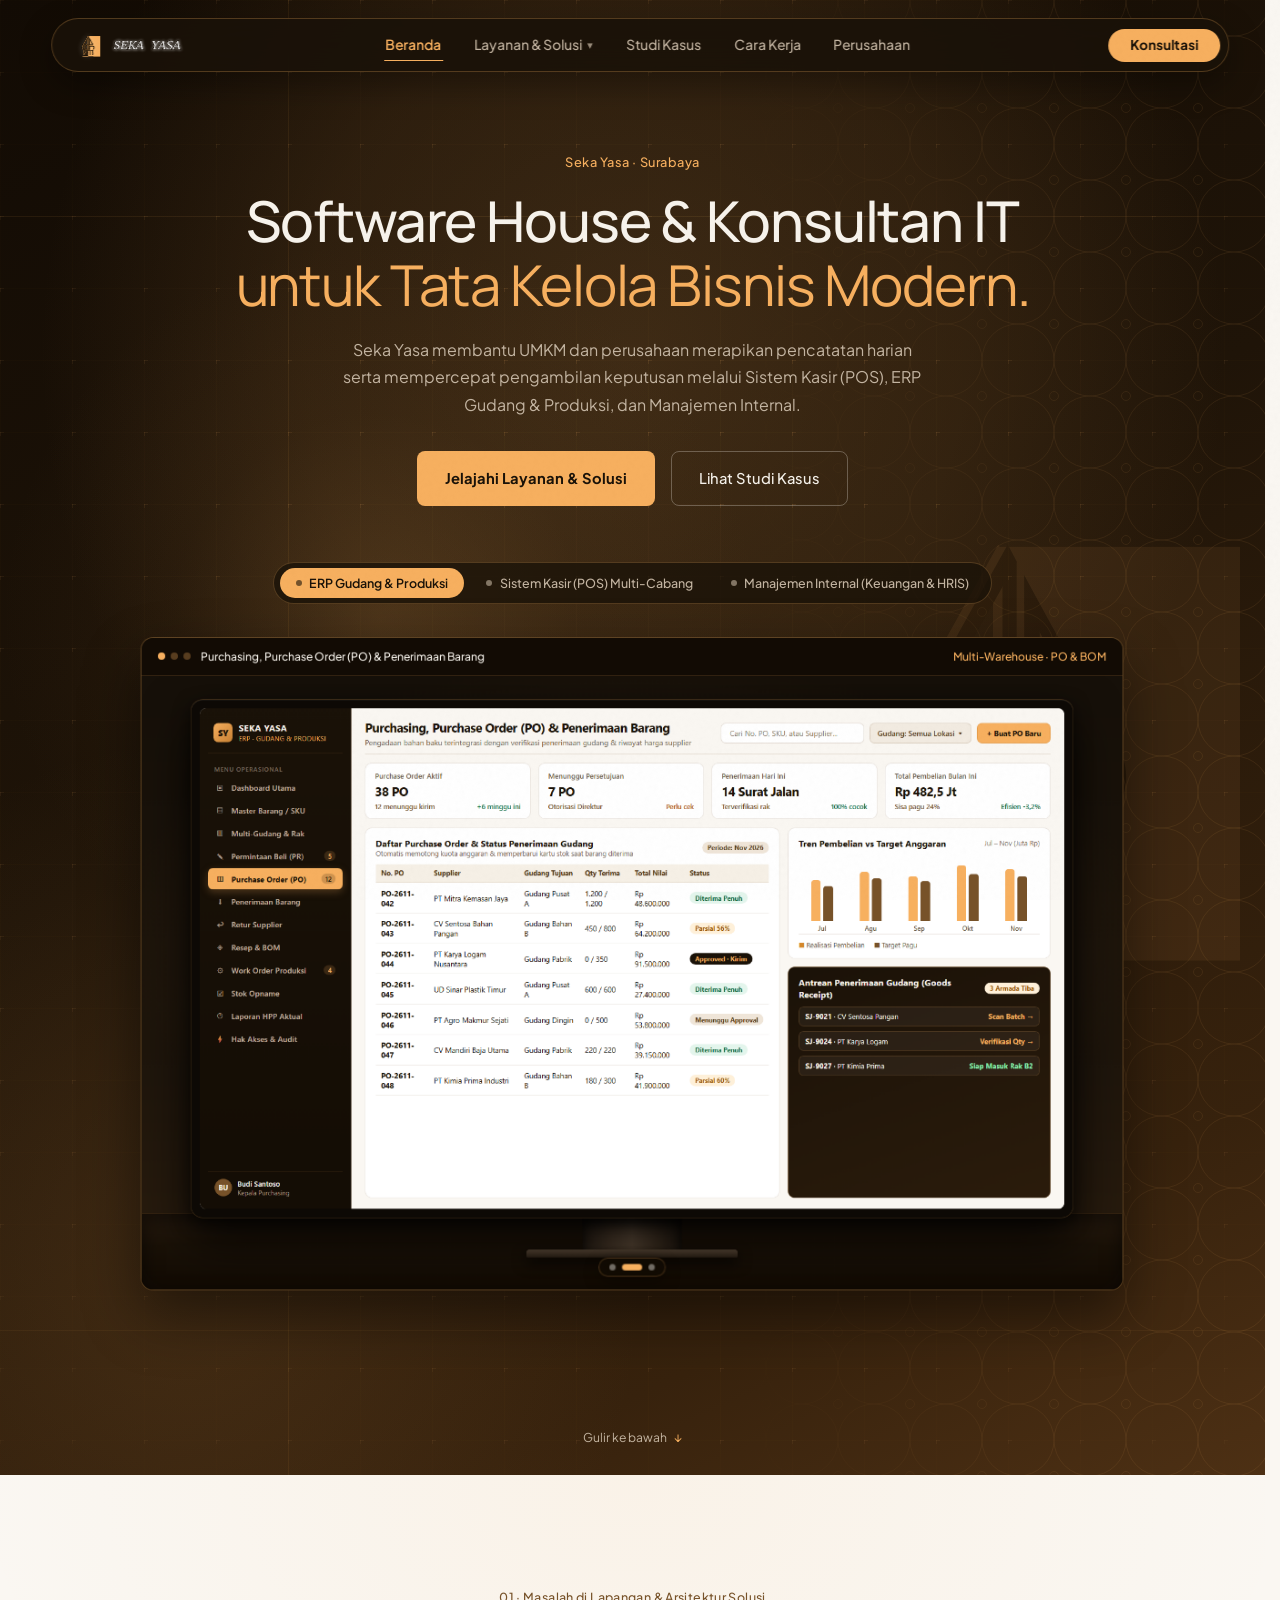
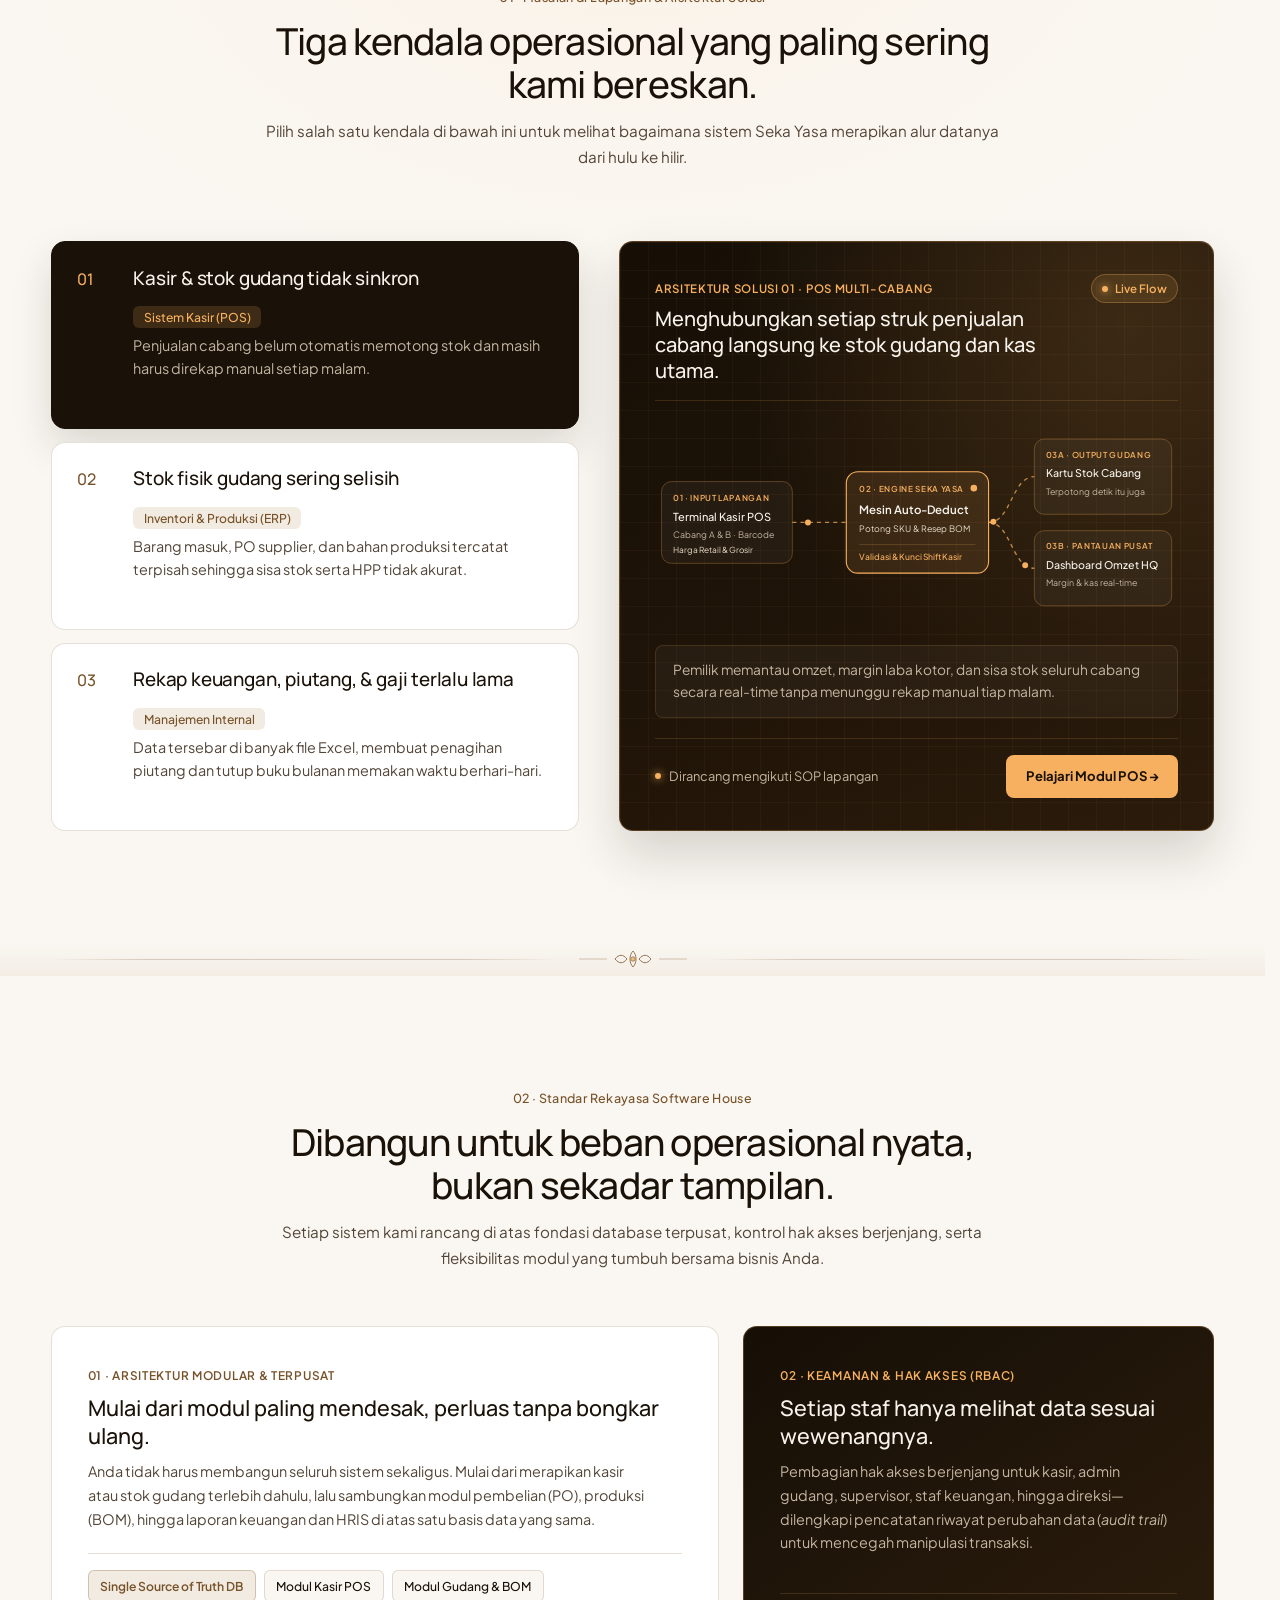
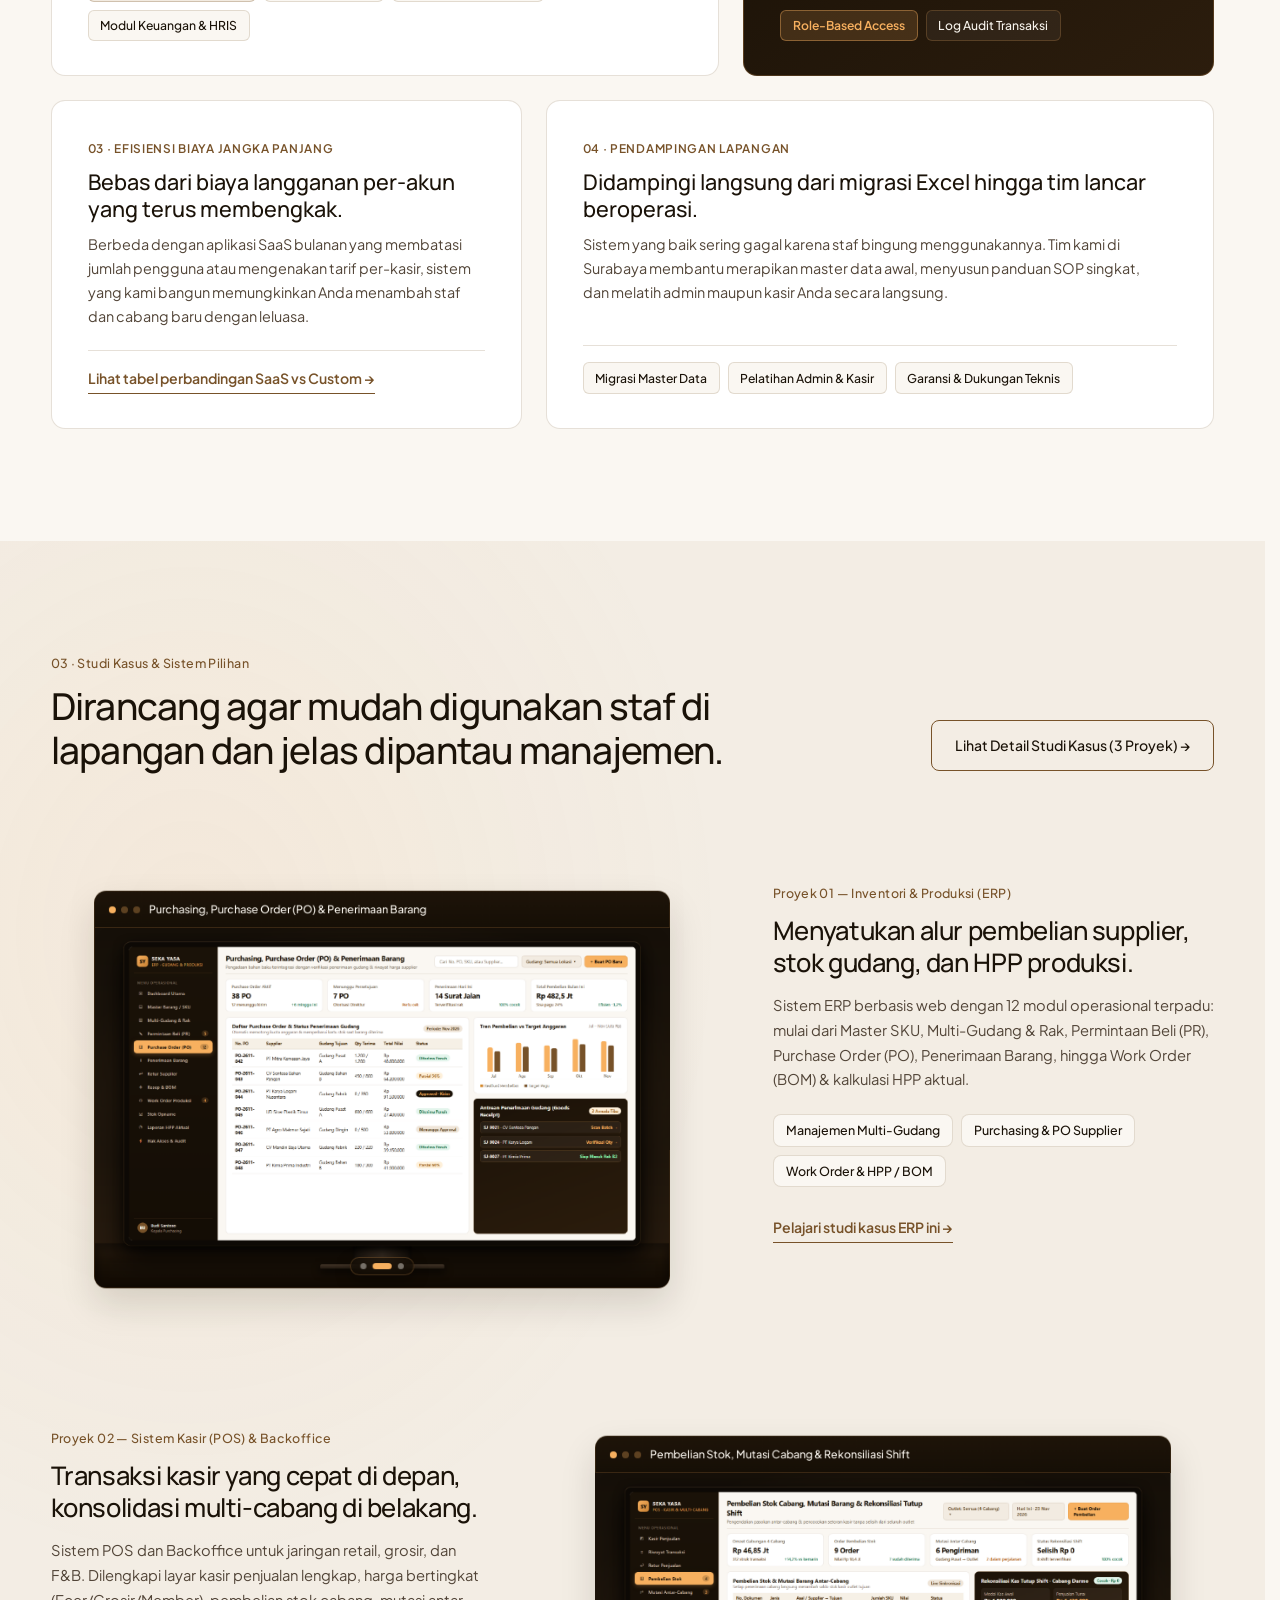
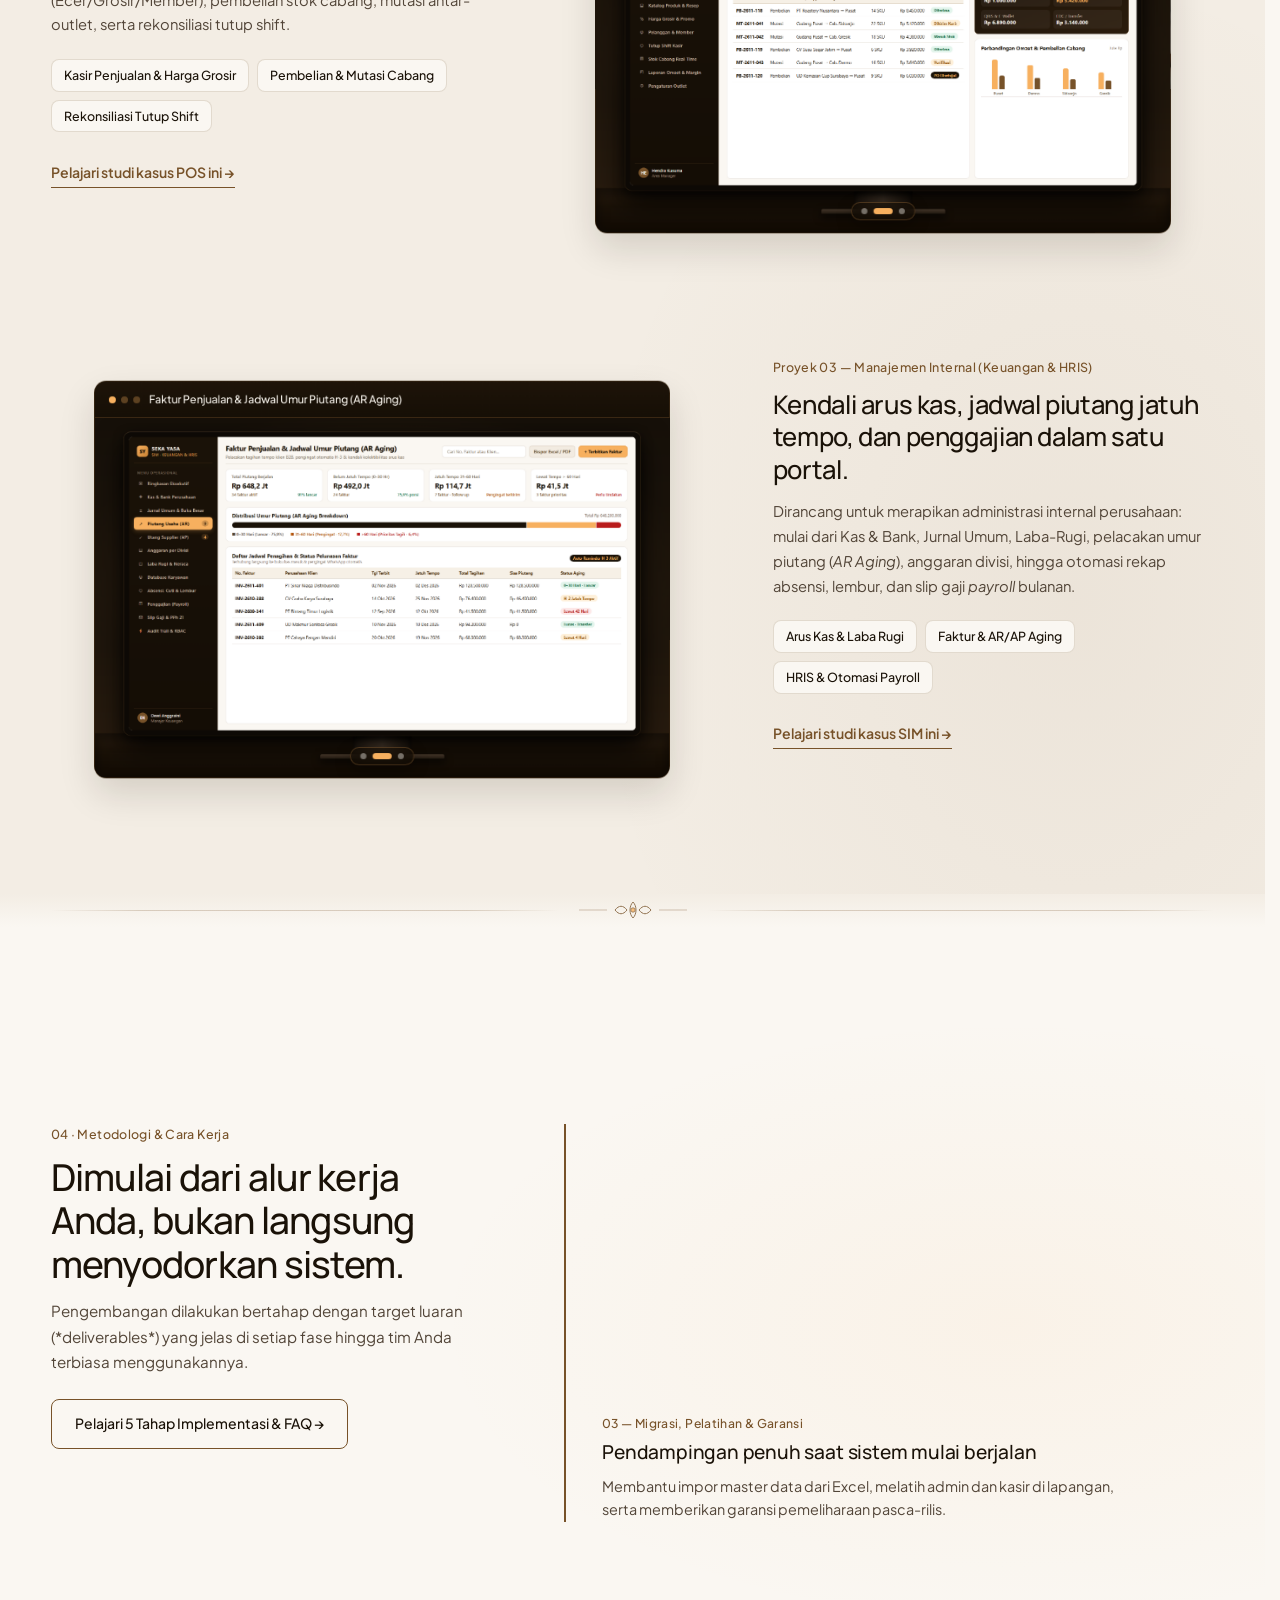
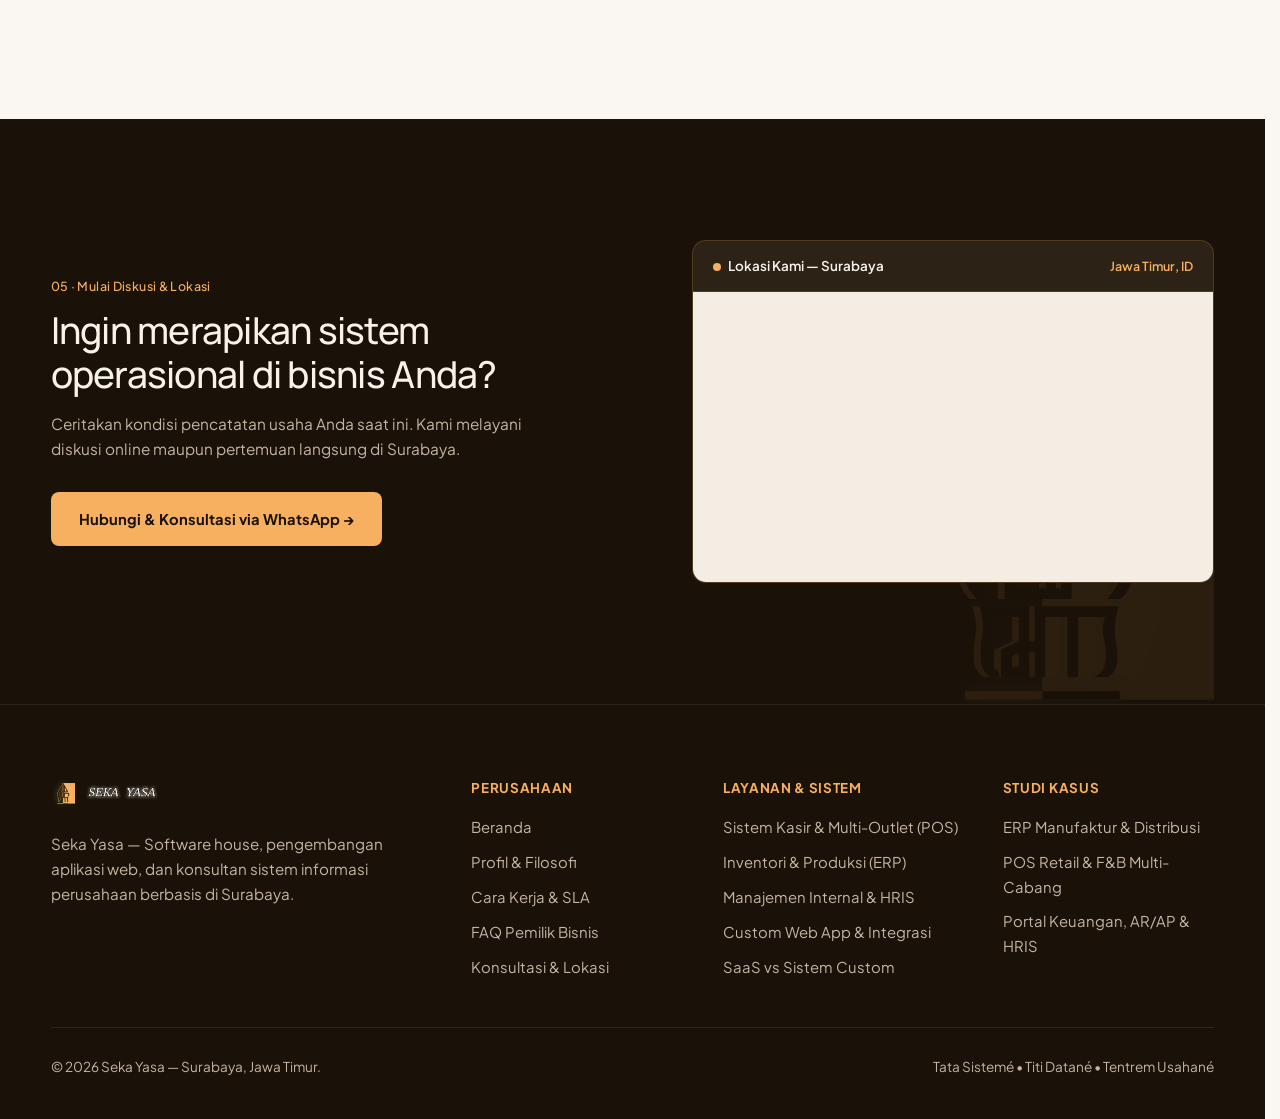
==== commit 16fd160a: "feat: replace 01/03 counters with interactive floating pagination dots inside carousels" ====
--- a/index.html
+++ b/index.html
@@ -9,7 +9,7 @@
   <link rel="preconnect" href="https://fonts.googleapis.com" />
   <link rel="preconnect" href="https://fonts.gstatic.com" crossorigin />
   <link href="https://fonts.googleapis.com/css2?family=Manrope:wght@400;500;600&family=Plus+Jakarta+Sans:wght@400;500;600&display=swap" rel="stylesheet" />
-  <link rel="stylesheet" href="styles.css?v=4" />
+  <link rel="stylesheet" href="styles.css?v=5" />
   <script>
     if (sessionStorage.getItem("seka_intro_seen") === "1") {
       document.documentElement.classList.add("intro-seen");
@@ -227,16 +227,18 @@
                 </div>
                 <span class="hero-frame-title" id="hero-frame-title">Overview Multi-Gudang, Rak &amp; Produksi (ERP)</span>
               </div>
-              <div class="showcase-bar-actions">
-                <span class="hero-frame-meta" id="hero-frame-meta">Multi-Warehouse · PO &amp; BOM</span>
-                <span class="showcase-slide-count" id="hero-slide-count">01 / 03</span>
-              </div>
+              <span class="hero-frame-meta" id="hero-frame-meta">Multi-Warehouse · PO &amp; BOM</span>
             </div>
             <div class="hero-stage-main auto-carousel-viewport">
               <div class="auto-carousel-track" id="hero-carousel-track">
                 <div class="auto-carousel-slide"><img src="assets/erp-complex-v2.jpg" alt="Overview Multi-Gudang, Rak & Produksi (ERP)" /></div>
                 <div class="auto-carousel-slide"><img src="assets/erp-purchasing-po.png" alt="Purchasing, Purchase Order (PO) & Penerimaan Barang" /></div>
                 <div class="auto-carousel-slide"><img src="assets/erp-bom-hpp.png" alt="Work Order Produksi, Resep (BOM) & Kalkulasi HPP" /></div>
+              </div>
+              <div class="carousel-dots" id="hero-carousel-dots" role="tablist" aria-label="Navigasi layar Hero">
+                <button type="button" class="carousel-dot active" data-dot="0" aria-label="Layar 1"></button>
+                <button type="button" class="carousel-dot" data-dot="1" aria-label="Layar 2"></button>
+                <button type="button" class="carousel-dot" data-dot="2" aria-label="Layar 3"></button>
               </div>
             </div>
           </div>
@@ -500,7 +502,6 @@
                   <div class="hero-frame-dots" aria-hidden="true"><span></span><span></span><span></span></div>
                   <span class="showcase-slide-title" data-gal-title>Overview Multi-Gudang, Rak &amp; Produksi</span>
                 </div>
-                <span class="showcase-slide-count" data-gal-count>01 / 03</span>
               </div>
               <div class="showcase-main-stage auto-carousel-viewport">
                 <div class="auto-carousel-track" data-gal-track>
@@ -513,6 +514,11 @@
                   <div class="auto-carousel-slide" data-title="Work Order Produksi, Resep (BOM) & Kalkulasi HPP">
                     <img src="assets/erp-bom-hpp.png" alt="Work Order Produksi, Resep (BOM) & Kalkulasi HPP" loading="lazy" />
                   </div>
+                </div>
+                <div class="carousel-dots" data-gal-dots role="tablist" aria-label="Navigasi layar ERP">
+                  <button type="button" class="carousel-dot active" data-dot="0" aria-label="Layar 1"></button>
+                  <button type="button" class="carousel-dot" data-dot="1" aria-label="Layar 2"></button>
+                  <button type="button" class="carousel-dot" data-dot="2" aria-label="Layar 3"></button>
                 </div>
               </div>
             </div>
@@ -552,7 +558,6 @@
                   <div class="hero-frame-dots" aria-hidden="true"><span></span><span></span><span></span></div>
                   <span class="showcase-slide-title" data-gal-title>Terminal Kasir Penjualan (POS) &amp; Harga Grosir</span>
                 </div>
-                <span class="showcase-slide-count" data-gal-count>01 / 03</span>
               </div>
               <div class="showcase-main-stage auto-carousel-viewport">
                 <div class="auto-carousel-track" data-gal-track>
@@ -565,6 +570,11 @@
                   <div class="auto-carousel-slide" data-title="Overview Backoffice & Analitik Multi-Cabang">
                     <img src="assets/pos-complex-v2.jpg" alt="Overview Backoffice & Analitik Multi-Cabang" loading="lazy" />
                   </div>
+                </div>
+                <div class="carousel-dots" data-gal-dots role="tablist" aria-label="Navigasi layar POS">
+                  <button type="button" class="carousel-dot active" data-dot="0" aria-label="Layar 1"></button>
+                  <button type="button" class="carousel-dot" data-dot="1" aria-label="Layar 2"></button>
+                  <button type="button" class="carousel-dot" data-dot="2" aria-label="Layar 3"></button>
                 </div>
               </div>
             </div>
@@ -578,7 +588,6 @@
                   <div class="hero-frame-dots" aria-hidden="true"><span></span><span></span><span></span></div>
                   <span class="showcase-slide-title" data-gal-title>Dashboard Arus Kas, Laba-Rugi &amp; Keuangan</span>
                 </div>
-                <span class="showcase-slide-count" data-gal-count>01 / 03</span>
               </div>
               <div class="showcase-main-stage auto-carousel-viewport">
                 <div class="auto-carousel-track" data-gal-track>
@@ -591,6 +600,11 @@
                   <div class="auto-carousel-slide" data-title="HRIS Absensi, Lembur & Otomasi Penggajian (Payroll)">
                     <img src="assets/sim-hris-payroll.png" alt="HRIS Absensi, Lembur & Otomasi Penggajian (Payroll)" loading="lazy" />
                   </div>
+                </div>
+                <div class="carousel-dots" data-gal-dots role="tablist" aria-label="Navigasi layar SIM">
+                  <button type="button" class="carousel-dot active" data-dot="0" aria-label="Layar 1"></button>
+                  <button type="button" class="carousel-dot" data-dot="1" aria-label="Layar 2"></button>
+                  <button type="button" class="carousel-dot" data-dot="2" aria-label="Layar 3"></button>
                 </div>
               </div>
             </div>
@@ -703,6 +717,6 @@
   <!-- SHARED FOOTER (RENDERED AUTOMATICALLY BY app.js) -->
   <div id="seka-footer"></div>
 
-  <script src="app.js?v=4"></script>
+  <script src="app.js?v=5"></script>
 </body>
 </html>
--- a/styles.css
+++ b/styles.css
@@ -1169,6 +1169,45 @@
   display: block;
 }
 
+/* Floating Clickable Pagination Dots Inside Image */
+.carousel-dots {
+  position: absolute;
+  bottom: 14px;
+  left: 50%;
+  transform: translateX(-50%);
+  z-index: 4;
+  display: inline-flex;
+  align-items: center;
+  gap: 7px;
+  padding: 6px 11px;
+  border-radius: 999px;
+  background-color: rgba(20, 13, 5, 0.58);
+  backdrop-filter: blur(8px);
+  -webkit-backdrop-filter: blur(8px);
+  border: 1px solid rgba(247, 176, 95, 0.24);
+  box-shadow: 0 6px 18px rgba(0, 0, 0, 0.35);
+}
+
+.carousel-dot {
+  width: 7px;
+  height: 7px;
+  padding: 0;
+  border: none;
+  border-radius: 999px;
+  background-color: rgba(247, 243, 236, 0.42);
+  cursor: pointer;
+  transition: width 0.32s cubic-bezier(0.22, 1, 0.36, 1), background-color 0.22s ease, opacity 0.22s ease;
+}
+
+.carousel-dot:hover {
+  background-color: rgba(247, 243, 236, 0.85);
+}
+
+.carousel-dot.active {
+  width: 22px;
+  background-color: var(--amber);
+}
+
 .hero-image-caption {
   display: flex;
   justify-content: space-between;
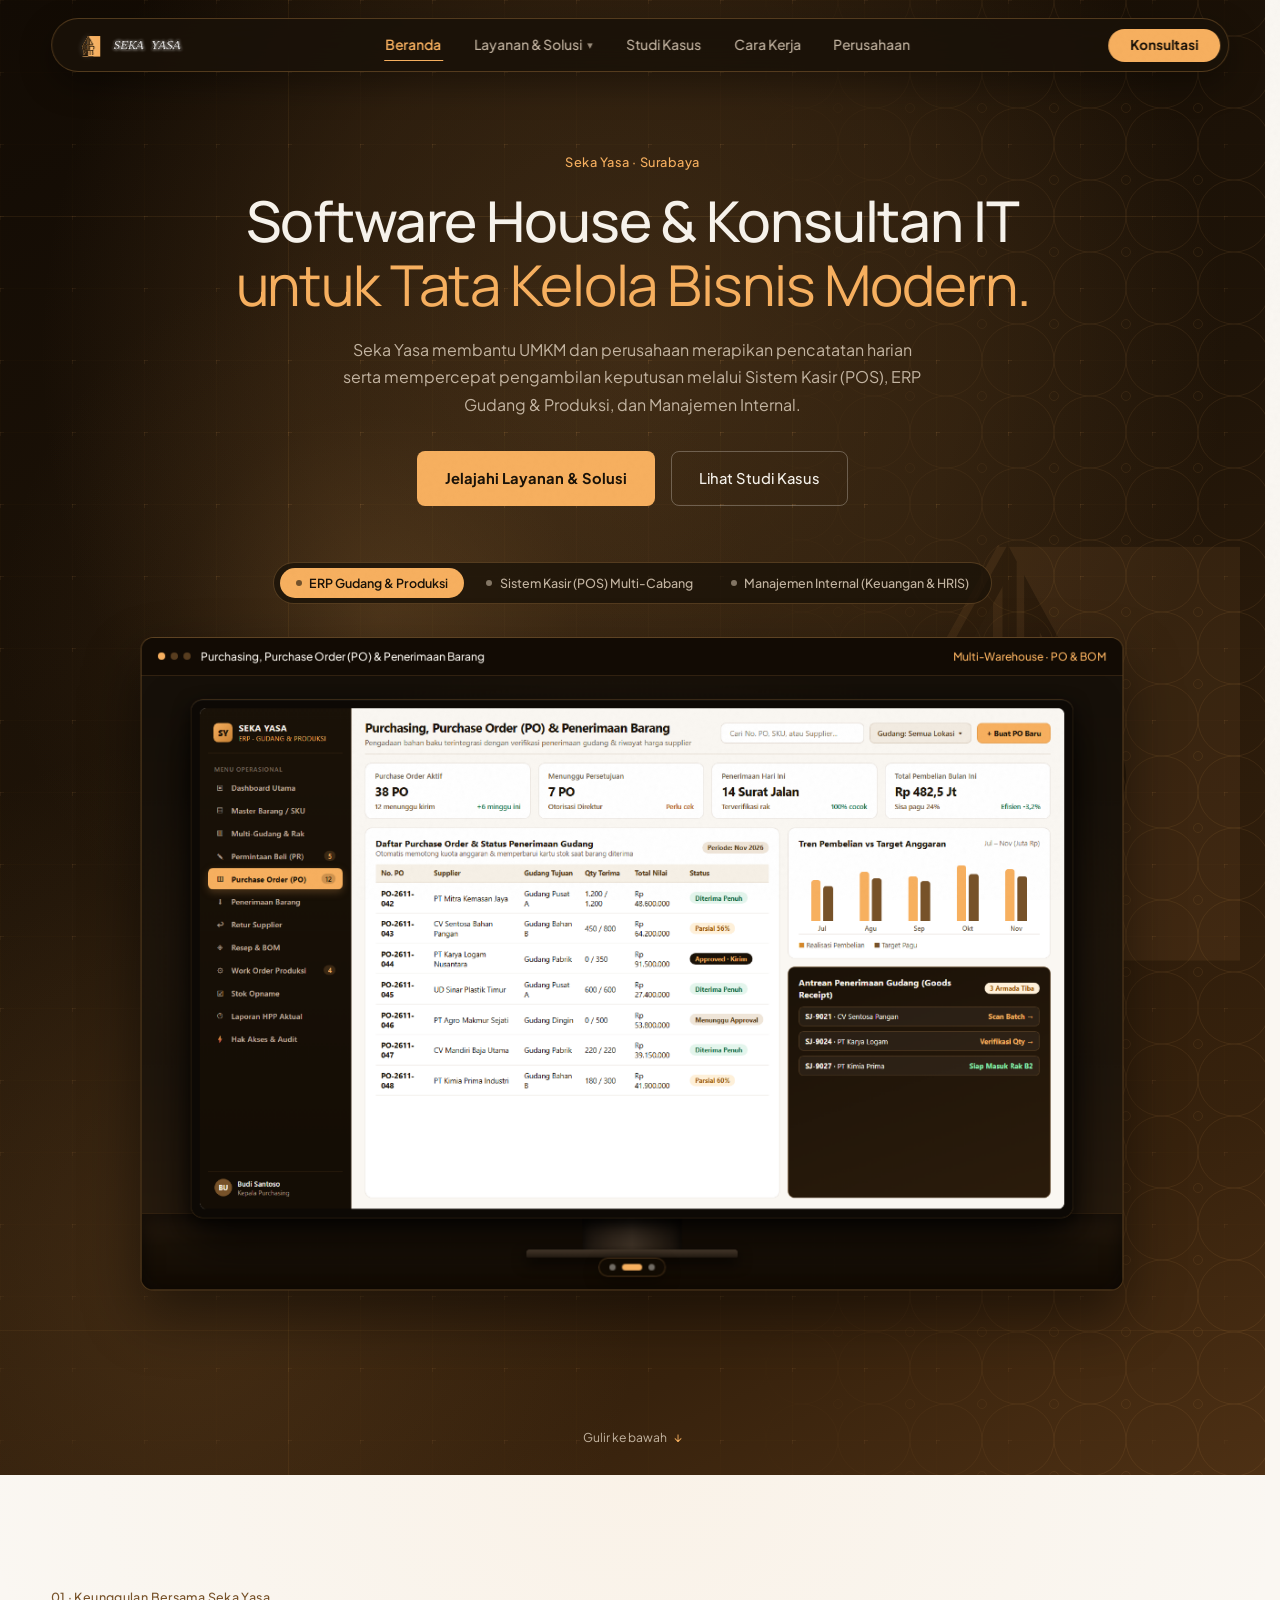
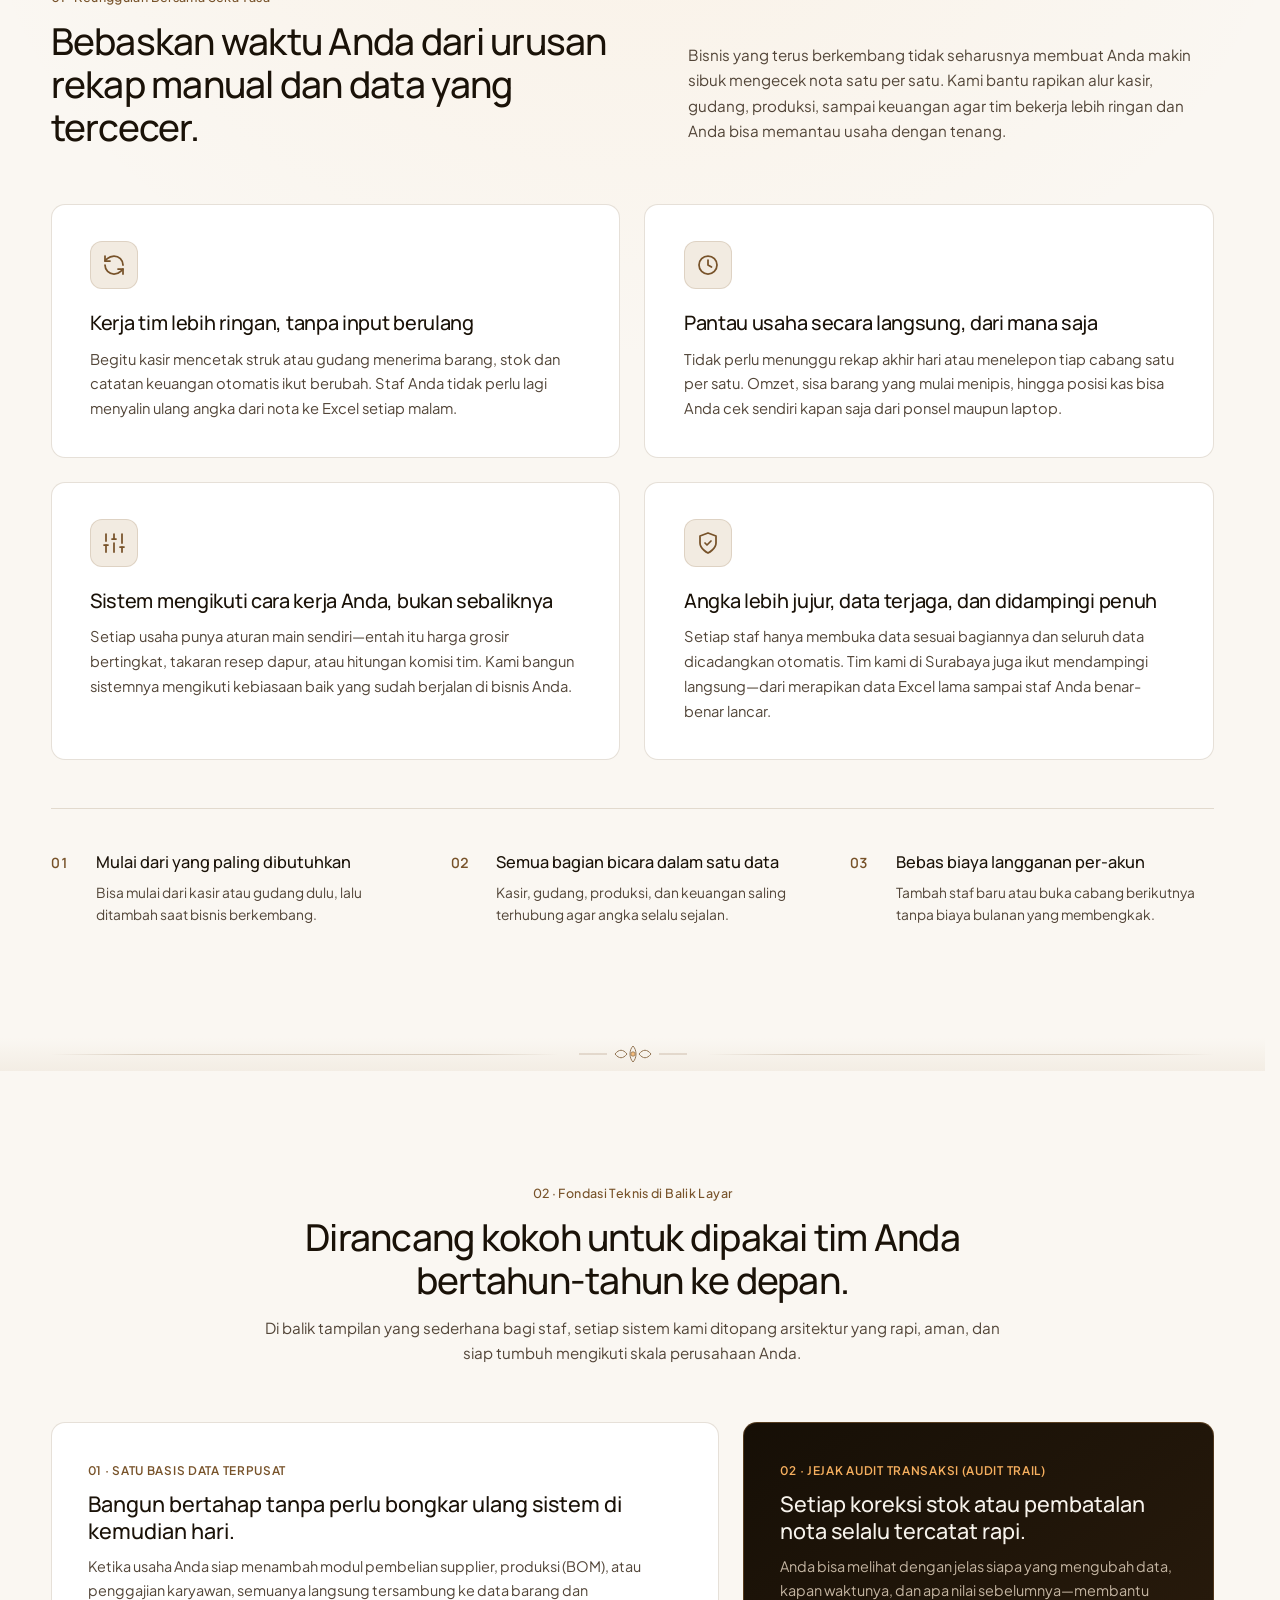
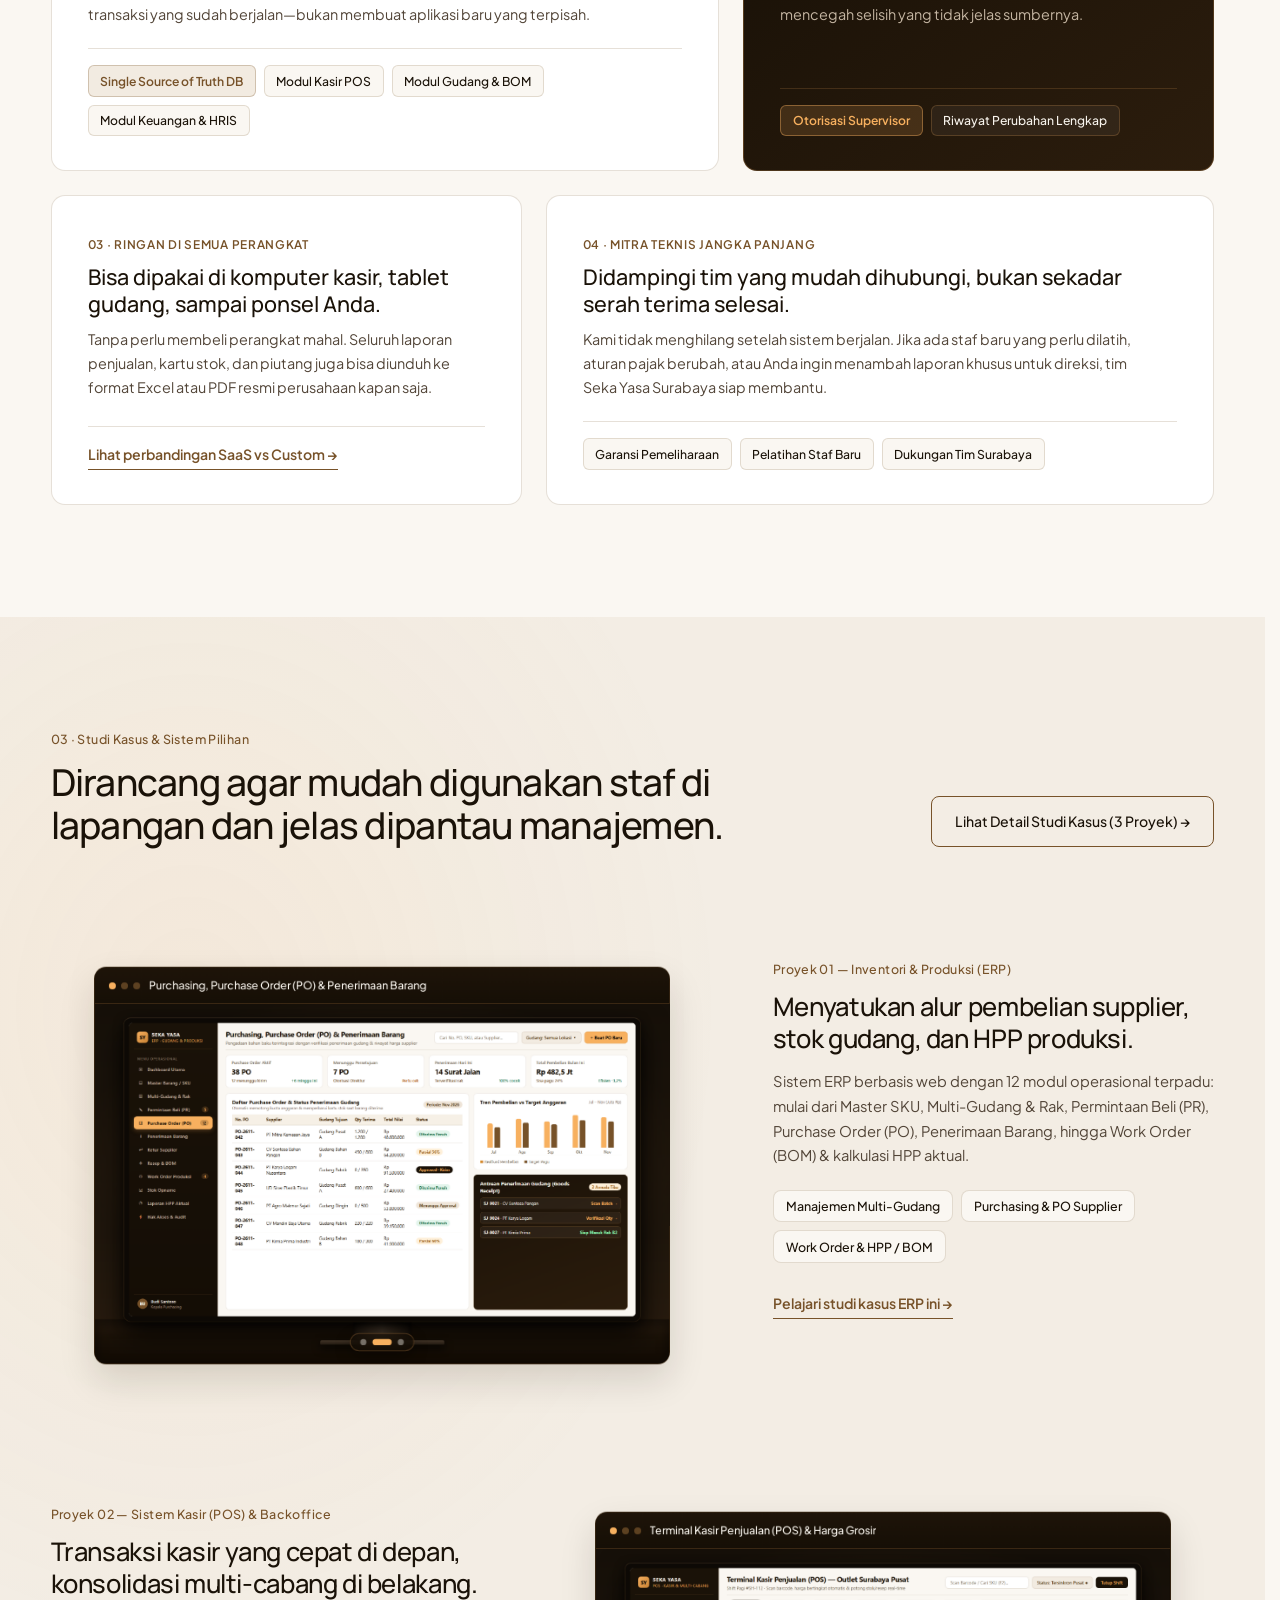
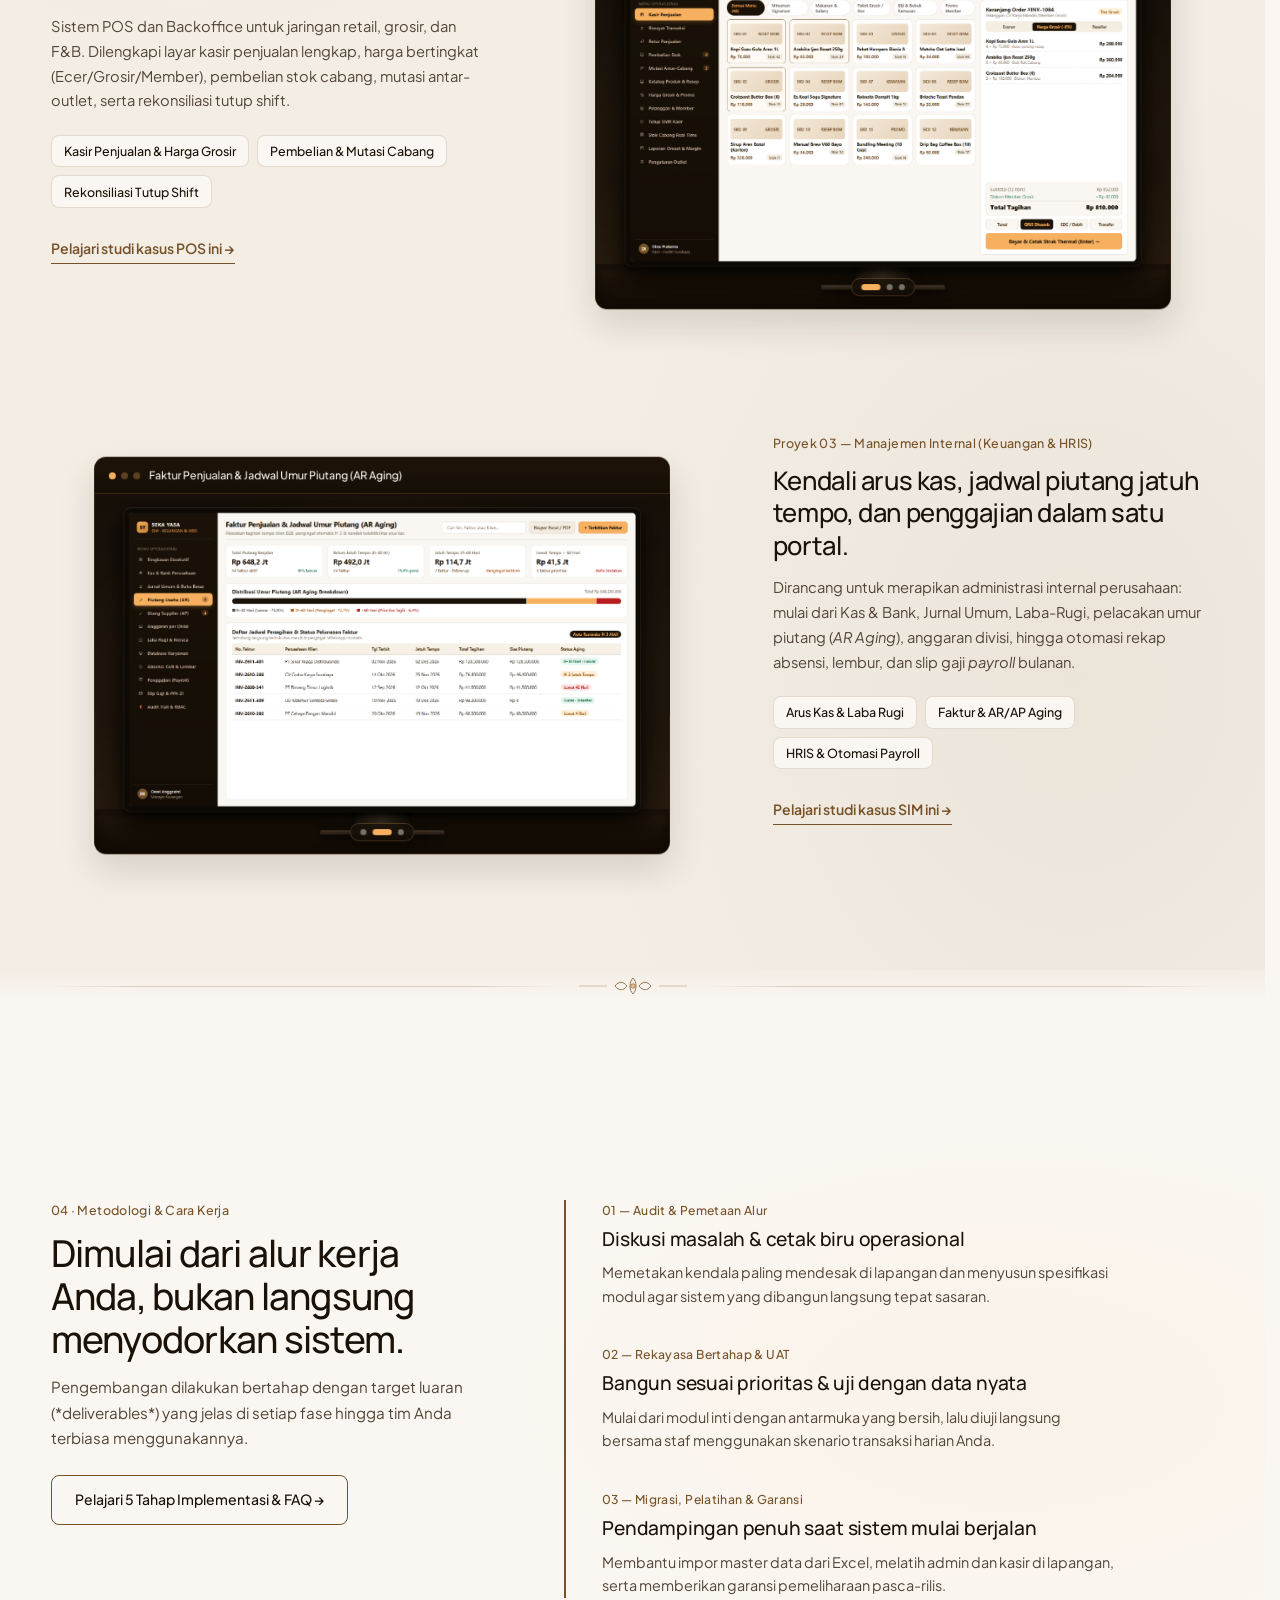
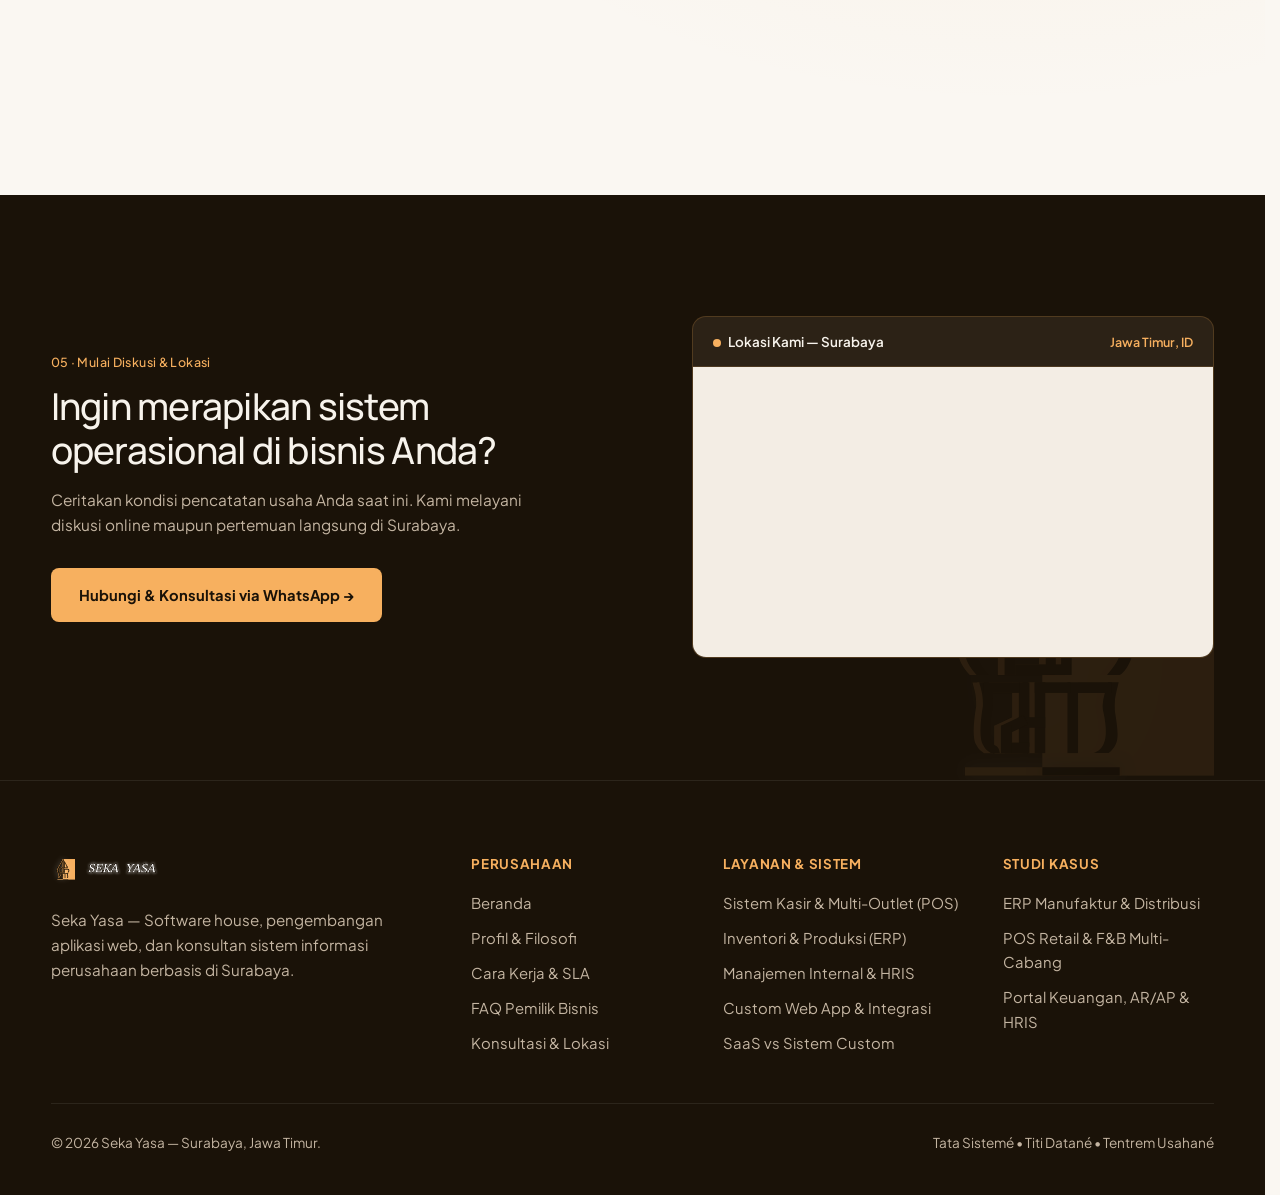
==== commit 8fb08048: "feat: replace Section 01 with calm, humanized 2x2 customer benefits grid and 3-point trust strip" ====
--- a/index.html
+++ b/index.html
@@ -9,7 +9,7 @@
   <link rel="preconnect" href="https://fonts.googleapis.com" />
   <link rel="preconnect" href="https://fonts.gstatic.com" crossorigin />
   <link href="https://fonts.googleapis.com/css2?family=Manrope:wght@400;500;600&family=Plus+Jakarta+Sans:wght@400;500;600&display=swap" rel="stylesheet" />
-  <link rel="stylesheet" href="styles.css?v=5" />
+  <link rel="stylesheet" href="styles.css?v=6" />
   <script>
     if (sessionStorage.getItem("seka_intro_seen") === "1") {
       document.documentElement.classList.add("intro-seen");
@@ -252,129 +252,111 @@
     </section>
 
     <!-- ==================================================================
-         BAGIAN 2 / 6: MASALAH OPERASIONAL & ARSITEKTUR SOLUSI INTERAKTIF
+         BAGIAN 2 / 6: KEUNGGULAN BERSAMA SEKA YASA (TENANG, JELAS & HUMANIZED)
          ================================================================== -->
     <section class="full-stage stage-problems" id="masalah-operasional">
-      <div class="container centered-section-wrap">
-        <div class="centered-header reveal-on-scroll">
-          <span class="section-index">01 · Masalah di Lapangan &amp; Arsitektur Solusi</span>
-          <h2 class="split-title">
-            Tiga kendala operasional yang paling sering kami bereskan.
-          </h2>
+      <div class="container">
+        <div class="benefits-header-split reveal-on-scroll">
+          <div>
+            <span class="section-index">01 · Keunggulan Bersama Seka Yasa</span>
+            <h2 class="split-title">
+              Bebaskan waktu Anda dari urusan rekap manual dan data yang tercecer.
+            </h2>
+          </div>
           <p class="split-desc">
-            Pilih salah satu kendala di bawah ini untuk melihat bagaimana sistem Seka Yasa merapikan alur datanya dari hulu ke hilir.
+            Bisnis yang terus berkembang tidak seharusnya membuat Anda makin sibuk mengecek nota satu per satu. Kami bantu rapikan alur kasir, gudang, produksi, sampai keuangan agar tim bekerja lebih ringan dan Anda bisa memantau usaha dengan tenang.
           </p>
         </div>
 
-        <div class="problem-solver-grid reveal-on-scroll delay-1">
-          <!-- Left: Interactive Problem Selector Cards -->
-          <div class="problem-selector-list" role="tablist" aria-label="Pilih Kendala Operasional">
-            <button type="button" class="problem-select-card active" data-prob-key="pos">
-              <span class="problem-idx">01</span>
-              <div class="problem-body">
-                <div class="problem-head-row">
-                  <h3>Kasir &amp; stok gudang tidak sinkron</h3>
-                  <span class="problem-scope">Sistem Kasir (POS)</span>
-                </div>
-                <p>
-                  Penjualan cabang belum otomatis memotong stok dan masih harus direkap manual setiap malam.
-                </p>
-              </div>
-            </button>
-
-            <button type="button" class="problem-select-card" data-prob-key="erp">
-              <span class="problem-idx">02</span>
-              <div class="problem-body">
-                <div class="problem-head-row">
-                  <h3>Stok fisik gudang sering selisih</h3>
-                  <span class="problem-scope">Inventori &amp; Produksi (ERP)</span>
-                </div>
-                <p>
-                  Barang masuk, PO supplier, dan bahan produksi tercatat terpisah sehingga sisa stok serta HPP tidak akurat.
-                </p>
-              </div>
-            </button>
-
-            <button type="button" class="problem-select-card" data-prob-key="sim">
-              <span class="problem-idx">03</span>
-              <div class="problem-body">
-                <div class="problem-head-row">
-                  <h3>Rekap keuangan, piutang, &amp; gaji terlalu lama</h3>
-                  <span class="problem-scope">Manajemen Internal</span>
-                </div>
-                <p>
-                  Data tersebar di banyak file Excel, membuat penagihan piutang dan tutup buku bulanan memakan waktu berhari-hari.
-                </p>
-              </div>
-            </button>
-          </div>
-
-          <!-- Right: Live Animated SVG Node-Flow Architecture Panel (Opsi 1) -->
-          <div class="solution-arch-panel" aria-live="polite">
-            <div class="arch-panel-head">
-              <div>
-                <span class="arch-panel-tag" id="arch-sol-tag">Arsitektur Solusi 01 · POS Multi-Cabang</span>
-                <h3 class="arch-panel-title" id="arch-sol-title">Menghubungkan setiap struk penjualan cabang langsung ke stok gudang dan kas utama.</h3>
-              </div>
-              <span class="arch-live-badge"><i aria-hidden="true"></i>Live Flow</span>
-            </div>
-
-            <!-- Interactive SVG Node-Flow Topology -->
-            <div class="arch-svg-stage">
-              <svg id="arch-nodeflow-svg" class="arch-nodeflow-svg" viewBox="0 0 640 236" fill="none" xmlns="http://www.w3.org/2000/svg" role="img" aria-label="Diagram Alur Arsitektur Sistem Seka Yasa">
-                <!-- Animated Dashed Connectors -->
-                <path d="M168 118 H234" stroke="#F7B05F" stroke-width="1.6" stroke-opacity="0.72" class="arch-flow-line" />
-                <path d="M408 118 C436 118 436 62 464 62" stroke="#F7B05F" stroke-width="1.6" stroke-opacity="0.72" class="arch-flow-line" />
-                <path d="M408 118 C436 118 436 174 464 174" stroke="#F7B05F" stroke-width="1.6" stroke-opacity="0.72" class="arch-flow-line" />
-
-                <!-- Moving Golden Light Signals -->
-                <circle r="3.6" fill="#F7B05F">
-                  <animateMotion dur="1.9s" repeatCount="indefinite" path="M168 118 H234" />
-                </circle>
-                <circle r="3.6" fill="#F7B05F">
-                  <animateMotion dur="2.1s" repeatCount="indefinite" path="M408 118 C436 118 436 62 464 62" />
-                </circle>
-                <circle r="3.6" fill="#F7B05F">
-                  <animateMotion dur="2.1s" begin="0.45s" repeatCount="indefinite" path="M408 118 C436 118 436 174 464 174" />
-                </circle>
-
-                <!-- Node 01: Input Lapangan -->
-                <rect x="8" y="68" width="160" height="100" rx="12" fill="rgba(255,255,255,0.04)" stroke="rgba(247,176,95,0.34)" />
-                <text x="22" y="92" fill="#F7B05F" font-size="10" font-weight="600" letter-spacing="0.08em">01 · INPUT LAPANGAN</text>
-                <text id="svg-in-title" x="22" y="116" fill="#F7F3EC" font-size="13.5" font-weight="500">Terminal Kasir POS</text>
-                <text id="svg-in-sub" x="22" y="137" fill="#C4B5A2" font-size="10.8">Cabang A &amp; B · Barcode</text>
-                <text id="svg-in-metric" x="22" y="155" fill="#E8DCC8" font-size="10.2">Harga Retail &amp; Grosir</text>
-
-                <!-- Node 02: Mesin Proses & Validasi (Hub) -->
-                <rect x="234" y="56" width="174" height="124" rx="14" fill="rgba(247,176,95,0.11)" stroke="#F7B05F" stroke-width="1.35" />
-                <circle cx="390" cy="76" r="4" fill="#F7B05F" class="arch-pulse-ring" />
-                <text x="250" y="81" fill="#F7B05F" font-size="10" font-weight="600" letter-spacing="0.08em">02 · ENGINE SEKA YASA</text>
-                <text id="svg-mid-title" x="250" y="108" fill="#F7F3EC" font-size="14" font-weight="600">Mesin Auto-Deduct</text>
-                <text id="svg-mid-sub" x="250" y="130" fill="#E8DCC8" font-size="10.8">Potong SKU &amp; Resep BOM</text>
-                <line x1="250" y1="145" x2="392" y2="145" stroke="rgba(247,176,95,0.24)" stroke-width="1" />
-                <text id="svg-mid-badge" x="250" y="164" fill="#F7B05F" font-size="10.4" font-weight="500">Validasi &amp; Kunci Shift Kasir</text>
-
-                <!-- Node 03A: Output Operasional -->
-                <rect x="464" y="16" width="168" height="92" rx="12" fill="rgba(255,255,255,0.04)" stroke="rgba(247,176,95,0.34)" />
-                <text x="478" y="39" fill="#F7B05F" font-size="10" font-weight="600" letter-spacing="0.08em">03A · OUTPUT GUDANG</text>
-                <text id="svg-out1-title" x="478" y="63" fill="#F7F3EC" font-size="13" font-weight="500">Kartu Stok Cabang</text>
-                <text id="svg-out1-metric" x="478" y="84" fill="#C4B5A2" font-size="10.8">Terpotong detik itu juga</text>
-
-                <!-- Node 03B: Output Manajemen -->
-                <rect x="464" y="128" width="168" height="92" rx="12" fill="rgba(255,255,255,0.04)" stroke="rgba(247,176,95,0.34)" />
-                <text x="478" y="151" fill="#F7B05F" font-size="10" font-weight="600" letter-spacing="0.08em">03B · PANTAUAN PUSAT</text>
-                <text id="svg-out2-title" x="478" y="175" fill="#F7F3EC" font-size="13" font-weight="500">Dashboard Omzet HQ</text>
-                <text id="svg-out2-metric" x="478" y="196" fill="#C4B5A2" font-size="10.8">Margin &amp; kas real-time</text>
+        <!-- 4 Kartu Manfaat Utama (Grid 2x2 Lega, Ikon Monoline Tenang) -->
+        <div class="benefits-grid-2x2">
+          <!-- Manfaat 1 -->
+          <article class="benefit-card reveal-on-scroll">
+            <div class="benefit-icon-box" aria-hidden="true">
+              <svg width="24" height="24" viewBox="0 0 24 24" fill="none" stroke="currentColor" stroke-width="1.75" stroke-linecap="round" stroke-linejoin="round">
+                <path d="M21 12a9 9 0 0 0-9-9 9.75 9.75 0 0 0-6.74 2.74L3 8"/>
+                <path d="M3 3v5h5"/>
+                <path d="M3 12a9 9 0 0 0 9 9 9.75 9.75 0 0 0 6.74-2.74L21 16"/>
+                <path d="M16 16h5v5"/>
               </svg>
             </div>
-
-            <p class="arch-summary-strip" id="arch-sol-summary">
-              Pemilik memantau omzet, margin laba kotor, dan sisa stok seluruh cabang secara real-time tanpa menunggu rekap manual tiap malam.
+            <h3>Kerja tim lebih ringan, tanpa input berulang</h3>
+            <p>
+              Begitu kasir mencetak struk atau gudang menerima barang, stok dan catatan keuangan otomatis ikut berubah. Staf Anda tidak perlu lagi menyalin ulang angka dari nota ke Excel setiap malam.
             </p>
-
-            <div class="arch-panel-footer">
-              <span class="arch-status-pill"><i aria-hidden="true"></i>Dirancang mengikuti SOP lapangan</span>
-              <a href="services.html#pos" class="btn btn-amber" id="arch-sol-link" style="padding: 0.6rem 1.15rem; font-size: 0.82rem;">Pelajari Modul POS →</a>
+          </article>
+
+          <!-- Manfaat 2 -->
+          <article class="benefit-card reveal-on-scroll delay-1">
+            <div class="benefit-icon-box" aria-hidden="true">
+              <svg width="24" height="24" viewBox="0 0 24 24" fill="none" stroke="currentColor" stroke-width="1.75" stroke-linecap="round" stroke-linejoin="round">
+                <circle cx="12" cy="12" r="9"/>
+                <polyline points="12 7 12 12 15.5 14"/>
+              </svg>
+            </div>
+            <h3>Pantau usaha secara langsung, dari mana saja</h3>
+            <p>
+              Tidak perlu menunggu rekap akhir hari atau menelepon tiap cabang satu per satu. Omzet, sisa barang yang mulai menipis, hingga posisi kas bisa Anda cek sendiri kapan saja dari ponsel maupun laptop.
+            </p>
+          </article>
+
+          <!-- Manfaat 3 -->
+          <article class="benefit-card reveal-on-scroll">
+            <div class="benefit-icon-box" aria-hidden="true">
+              <svg width="24" height="24" viewBox="0 0 24 24" fill="none" stroke="currentColor" stroke-width="1.75" stroke-linecap="round" stroke-linejoin="round">
+                <line x1="4" y1="21" x2="4" y2="14"/>
+                <line x1="4" y1="10" x2="4" y2="3"/>
+                <line x1="12" y1="21" x2="12" y2="12"/>
+                <line x1="12" y1="8" x2="12" y2="3"/>
+                <line x1="20" y1="21" x2="20" y2="16"/>
+                <line x1="20" y1="12" x2="20" y2="3"/>
+                <line x1="2" y1="14" x2="6" y2="14"/>
+                <line x1="10" y1="8" x2="14" y2="8"/>
+                <line x1="18" y1="16" x2="22" y2="16"/>
+              </svg>
+            </div>
+            <h3>Sistem mengikuti cara kerja Anda, bukan sebaliknya</h3>
+            <p>
+              Setiap usaha punya aturan main sendiri—entah itu harga grosir bertingkat, takaran resep dapur, atau hitungan komisi tim. Kami bangun sistemnya mengikuti kebiasaan baik yang sudah berjalan di bisnis Anda.
+            </p>
+          </article>
+
+          <!-- Manfaat 4 -->
+          <article class="benefit-card reveal-on-scroll delay-1">
+            <div class="benefit-icon-box" aria-hidden="true">
+              <svg width="24" height="24" viewBox="0 0 24 24" fill="none" stroke="currentColor" stroke-width="1.75" stroke-linecap="round" stroke-linejoin="round">
+                <path d="M12 22s8-4 8-10V5l-8-3-8 3v7c0 6 8 10 8 10z"/>
+                <polyline points="9 12 11 14 15 10"/>
+              </svg>
+            </div>
+            <h3>Angka lebih jujur, data terjaga, dan didampingi penuh</h3>
+            <p>
+              Setiap staf hanya membuka data sesuai bagiannya dan seluruh data dicadangkan otomatis. Tim kami di Surabaya juga ikut mendampingi langsung—dari merapikan data Excel lama sampai staf Anda benar-benar lancar.
+            </p>
+          </article>
+        </div>
+
+        <!-- Strip 3 Poin Ringkas Tenang di Bawah -->
+        <div class="benefits-trust-strip reveal-on-scroll">
+          <div class="trust-strip-item">
+            <span class="trust-strip-num">01</span>
+            <div>
+              <h4>Mulai dari yang paling dibutuhkan</h4>
+              <p>Bisa mulai dari kasir atau gudang dulu, lalu ditambah saat bisnis berkembang.</p>
+            </div>
+          </div>
+          <div class="trust-strip-item">
+            <span class="trust-strip-num">02</span>
+            <div>
+              <h4>Semua bagian bicara dalam satu data</h4>
+              <p>Kasir, gudang, produksi, dan keuangan saling terhubung agar angka selalu sejalan.</p>
+            </div>
+          </div>
+          <div class="trust-strip-item">
+            <span class="trust-strip-num">03</span>
+            <div>
+              <h4>Bebas biaya langganan per-akun</h4>
+              <p>Tambah staf baru atau buka cabang berikutnya tanpa biaya bulanan yang membengkak.</p>
             </div>
           </div>
         </div>
@@ -398,17 +380,17 @@
     </div>
 
     <!-- ==================================================================
-         BAGIAN 3 / 6: 12-COLUMN ASYMMETRIC BENTO GRID (STANDAR REKAYASA)
+         BAGIAN 3 / 6: 12-COLUMN ASYMMETRIC BENTO GRID (FONDASI TEKNIS)
          ================================================================== -->
     <section class="full-stage stage-bento">
       <div class="container">
         <div class="centered-header reveal-on-scroll">
-          <span class="section-index">02 · Standar Rekayasa Software House</span>
+          <span class="section-index">02 · Fondasi Teknis di Balik Layar</span>
           <h2 class="split-title">
-            Dibangun untuk beban operasional nyata, bukan sekadar tampilan.
+            Dirancang kokoh untuk dipakai tim Anda bertahun-tahun ke depan.
           </h2>
           <p class="split-desc">
-            Setiap sistem kami rancang di atas fondasi database terpusat, kontrol hak akses berjenjang, serta fleksibilitas modul yang tumbuh bersama bisnis Anda.
+            Di balik tampilan yang sederhana bagi staf, setiap sistem kami ditopang arsitektur yang rapi, aman, dan siap tumbuh mengikuti skala perusahaan Anda.
           </p>
         </div>
 
@@ -416,10 +398,10 @@
           <!-- Bento Cell 1 (7 Cols) -->
           <article class="bento-card bento-span-7 reveal-on-scroll">
             <div>
-              <span class="bento-eyebrow">01 · Arsitektur Modular &amp; Terpusat</span>
-              <h3>Mulai dari modul paling mendesak, perluas tanpa bongkar ulang.</h3>
+              <span class="bento-eyebrow">01 · Satu Basis Data Terpusat</span>
+              <h3>Bangun bertahap tanpa perlu bongkar ulang sistem di kemudian hari.</h3>
               <p>
-                Anda tidak harus membangun seluruh sistem sekaligus. Mulai dari merapikan kasir atau stok gudang terlebih dahulu, lalu sambungkan modul pembelian (PO), produksi (BOM), hingga laporan keuangan dan HRIS di atas satu basis data yang sama.
+                Ketika usaha Anda siap menambah modul pembelian supplier, produksi (BOM), atau penggajian karyawan, semuanya langsung tersambung ke data barang dan transaksi yang sudah berjalan—bukan membuat aplikasi baru yang terpisah.
               </p>
             </div>
             <div class="bento-visual-strip">
@@ -433,45 +415,45 @@
           <!-- Bento Cell 2 (5 Cols Dark) -->
           <article class="bento-card bento-dark bento-span-5 reveal-on-scroll delay-1">
             <div>
-              <span class="bento-eyebrow">02 · Keamanan &amp; Hak Akses (RBAC)</span>
-              <h3>Setiap staf hanya melihat data sesuai wewenangnya.</h3>
+              <span class="bento-eyebrow">02 · Jejak Audit Transaksi (Audit Trail)</span>
+              <h3>Setiap koreksi stok atau pembatalan nota selalu tercatat rapi.</h3>
               <p>
-                Pembagian hak akses berjenjang untuk kasir, admin gudang, supervisor, staf keuangan, hingga direksi—dilengkapi pencatatan riwayat perubahan data (<em>audit trail</em>) untuk mencegah manipulasi transaksi.
+                Anda bisa melihat dengan jelas siapa yang mengubah data, kapan waktunya, dan apa nilai sebelumnya—membantu mencegah selisih yang tidak jelas sumbernya.
               </p>
             </div>
             <div class="bento-visual-strip">
-              <span class="bento-chip amber-chip">Role-Based Access</span>
-              <span class="bento-chip">Log Audit Transaksi</span>
+              <span class="bento-chip amber-chip">Otorisasi Supervisor</span>
+              <span class="bento-chip">Riwayat Perubahan Lengkap</span>
             </div>
           </article>
 
           <!-- Bento Cell 3 (5 Cols) -->
           <article class="bento-card bento-span-5 reveal-on-scroll">
             <div>
-              <span class="bento-eyebrow">03 · Efisiensi Biaya Jangka Panjang</span>
-              <h3>Bebas dari biaya langganan per-akun yang terus membengkak.</h3>
+              <span class="bento-eyebrow">03 · Ringan di Semua Perangkat</span>
+              <h3>Bisa dipakai di komputer kasir, tablet gudang, sampai ponsel Anda.</h3>
               <p>
-                Berbeda dengan aplikasi SaaS bulanan yang membatasi jumlah pengguna atau mengenakan tarif per-kasir, sistem yang kami bangun memungkinkan Anda menambah staf dan cabang baru dengan leluasa.
+                Tanpa perlu membeli perangkat mahal. Seluruh laporan penjualan, kartu stok, dan piutang juga bisa diunduh ke format Excel atau PDF resmi perusahaan kapan saja.
               </p>
             </div>
             <div class="bento-visual-strip">
-              <a href="services.html#perbandingan" class="link-arrow" style="margin-top: 0;">Lihat tabel perbandingan SaaS vs Custom →</a>
+              <a href="services.html#perbandingan" class="link-arrow" style="margin-top: 0;">Lihat perbandingan SaaS vs Custom →</a>
             </div>
           </article>
 
           <!-- Bento Cell 4 (7 Cols) -->
           <article class="bento-card bento-span-7 reveal-on-scroll delay-1">
             <div>
-              <span class="bento-eyebrow">04 · Pendampingan Lapangan</span>
-              <h3>Didampingi langsung dari migrasi Excel hingga tim lancar beroperasi.</h3>
+              <span class="bento-eyebrow">04 · Mitra Teknis Jangka Panjang</span>
+              <h3>Didampingi tim yang mudah dihubungi, bukan sekadar serah terima selesai.</h3>
               <p>
-                Sistem yang baik sering gagal karena staf bingung menggunakannya. Tim kami di Surabaya membantu merapikan master data awal, menyusun panduan SOP singkat, dan melatih admin maupun kasir Anda secara langsung.
+                Kami tidak menghilang setelah sistem berjalan. Jika ada staf baru yang perlu dilatih, aturan pajak berubah, atau Anda ingin menambah laporan khusus untuk direksi, tim Seka Yasa Surabaya siap membantu.
               </p>
             </div>
             <div class="bento-visual-strip">
-              <span class="bento-chip">Migrasi Master Data</span>
-              <span class="bento-chip">Pelatihan Admin &amp; Kasir</span>
-              <span class="bento-chip">Garansi &amp; Dukungan Teknis</span>
+              <span class="bento-chip">Garansi Pemeliharaan</span>
+              <span class="bento-chip">Pelatihan Staf Baru</span>
+              <span class="bento-chip">Dukungan Tim Surabaya</span>
             </div>
           </article>
         </div>
--- a/styles.css
+++ b/styles.css
@@ -2281,6 +2281,124 @@
   align-items: center;
 }
 
+/* ==========================================================================
+   STAGE 2: KEUNGGULAN BERSAMA SEKA YASA (CALM, HUMANIZED 2x2 BENEFIT GRID)
+   ========================================================================== */
+.benefits-header-split {
+  display: grid;
+  grid-template-columns: 1.05fr 0.95fr;
+  gap: 3.5rem;
+  align-items: end;
+  margin-bottom: 3.5rem;
+}
+
+.benefits-header-split .split-title {
+  margin-bottom: 0;
+  max-width: 580px;
+}
+
+.benefits-header-split .split-desc {
+  max-width: 540px;
+  margin-bottom: 0.25rem;
+}
+
+.benefits-grid-2x2 {
+  display: grid;
+  grid-template-columns: repeat(2, 1fr);
+  gap: 1.5rem;
+  margin-bottom: 3rem;
+}
+
+.benefit-card {
+  background-color: var(--white);
+  border: 1px solid var(--line-light);
+  border-radius: var(--radius-md);
+  padding: 2.25rem 2.4rem;
+  transition: border-color 0.22s ease, box-shadow 0.22s ease;
+}
+
+.benefit-card:hover {
+  border-color: rgba(119, 82, 41, 0.42);
+  box-shadow: 0 14px 36px rgba(26, 18, 8, 0.06);
+}
+
+.benefit-icon-box {
+  width: 48px;
+  height: 48px;
+  border-radius: 12px;
+  background-color: var(--soga-tint);
+  border: 1px solid rgba(119, 82, 41, 0.16);
+  color: var(--soga);
+  display: inline-flex;
+  align-items: center;
+  justify-content: center;
+  margin-bottom: 1.35rem;
+}
+
+.benefit-card h3 {
+  font-family: var(--font-display);
+  font-size: 1.24rem;
+  font-weight: 500;
+  letter-spacing: -0.015em;
+  line-height: 1.3;
+  color: var(--text-primary);
+  margin-bottom: 0.65rem;
+}
+
+.benefit-card p {
+  font-size: 0.92rem;
+  font-weight: 400;
+  color: var(--text-secondary);
+  line-height: 1.68;
+  max-width: 520px;
+}
+
+.benefits-trust-strip {
+  display: grid;
+  grid-template-columns: repeat(3, 1fr);
+  gap: 2.25rem;
+  padding-top: 2.5rem;
+  border-top: 1px solid var(--line-light);
+}
+
+.trust-strip-item {
+  display: grid;
+  grid-template-columns: 32px 1fr;
+  gap: 0.85rem;
+  align-items: baseline;
+}
+
+.trust-strip-num {
+  font-family: var(--font-display);
+  font-size: 0.88rem;
+  font-weight: 600;
+  color: var(--soga);
+  font-variant-numeric: tabular-nums;
+}
+
+.trust-strip-item h4 {
+  font-family: var(--font-display);
+  font-size: 1.02rem;
+  font-weight: 500;
+  color: var(--text-primary);
+  margin-bottom: 0.35rem;
+}
+
+.trust-strip-item p {
+  font-size: 0.86rem;
+  color: var(--text-secondary);
+  line-height: 1.6;
+}
+
+@media (max-width: 960px) {
+  .benefits-header-split,
+  .benefits-grid-2x2,
+  .benefits-trust-strip {
+    grid-template-columns: 1fr;
+    gap: 1.5rem;
+  }
+}
+
 /* Interactive Problem -> Solution Architecture Explorer (Opsi 1: Dark SVG Node-Flow) */
 .problem-solver-grid {
   display: grid;
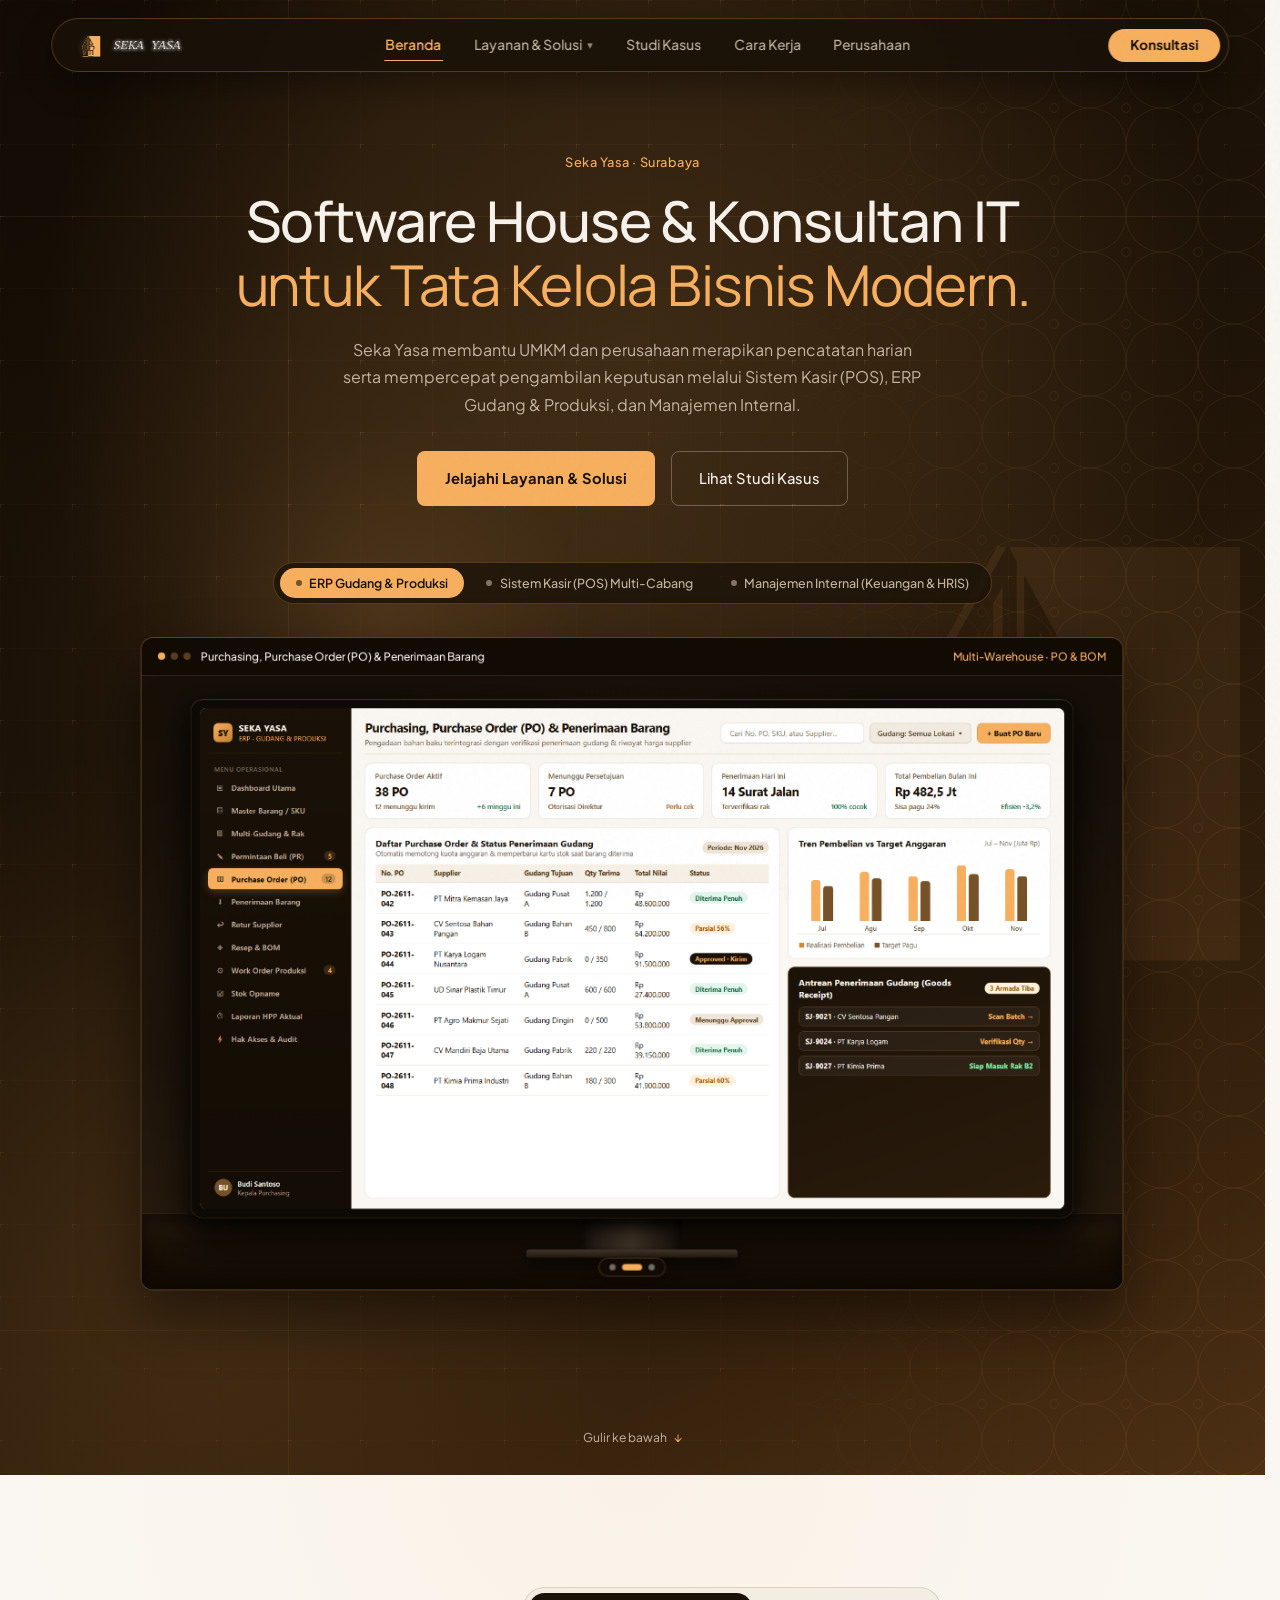
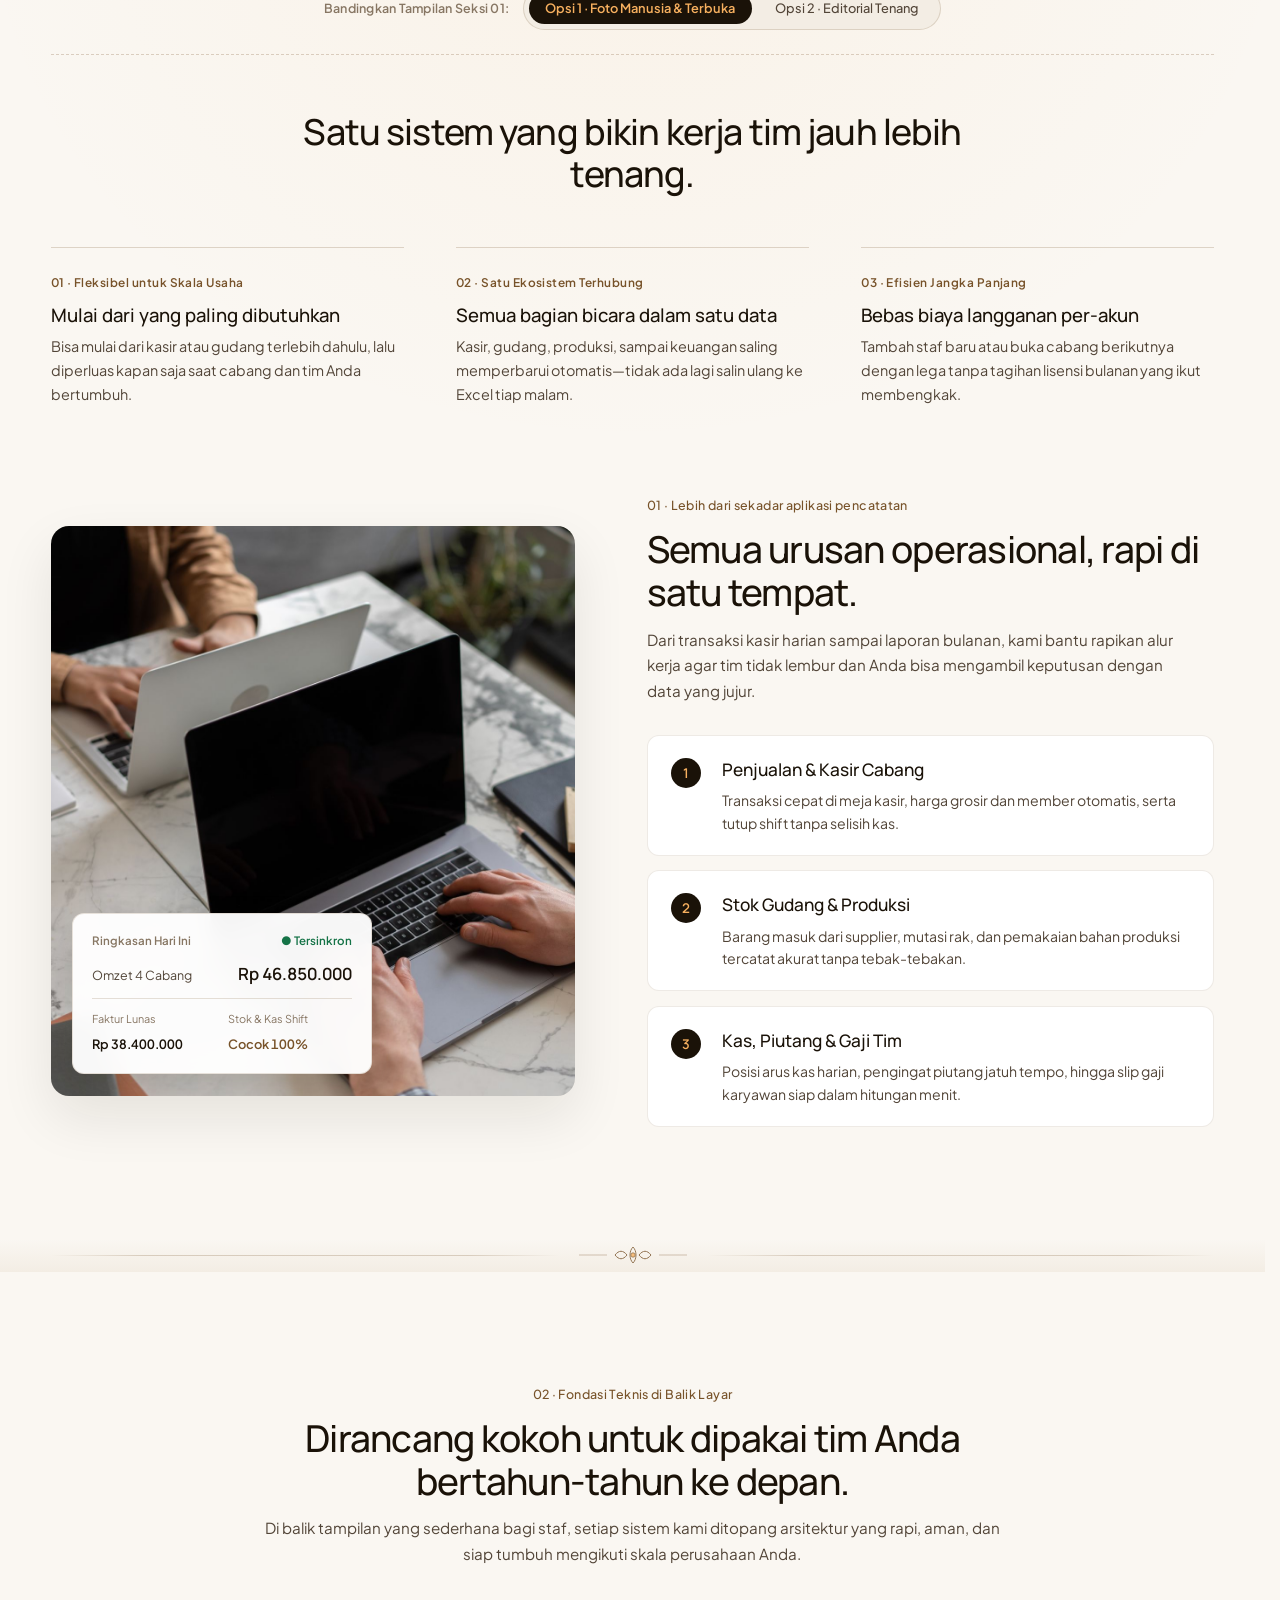
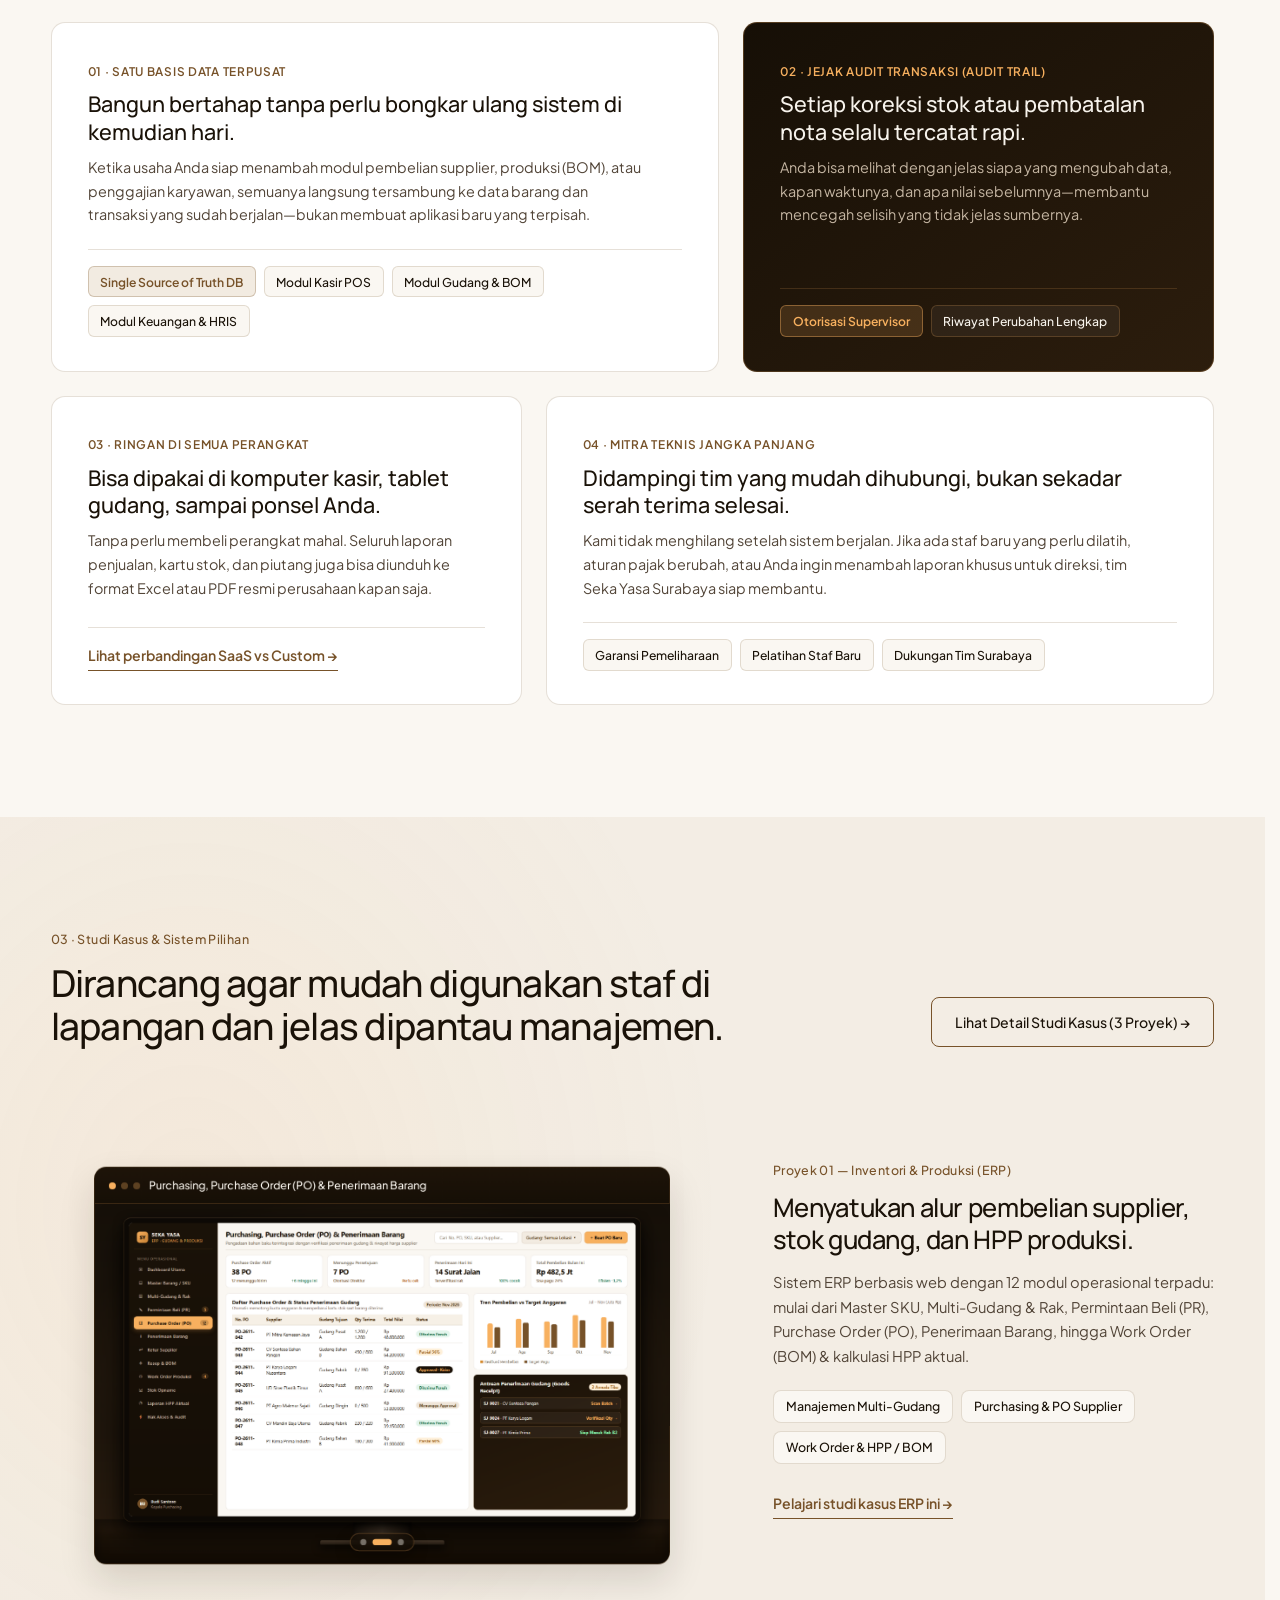
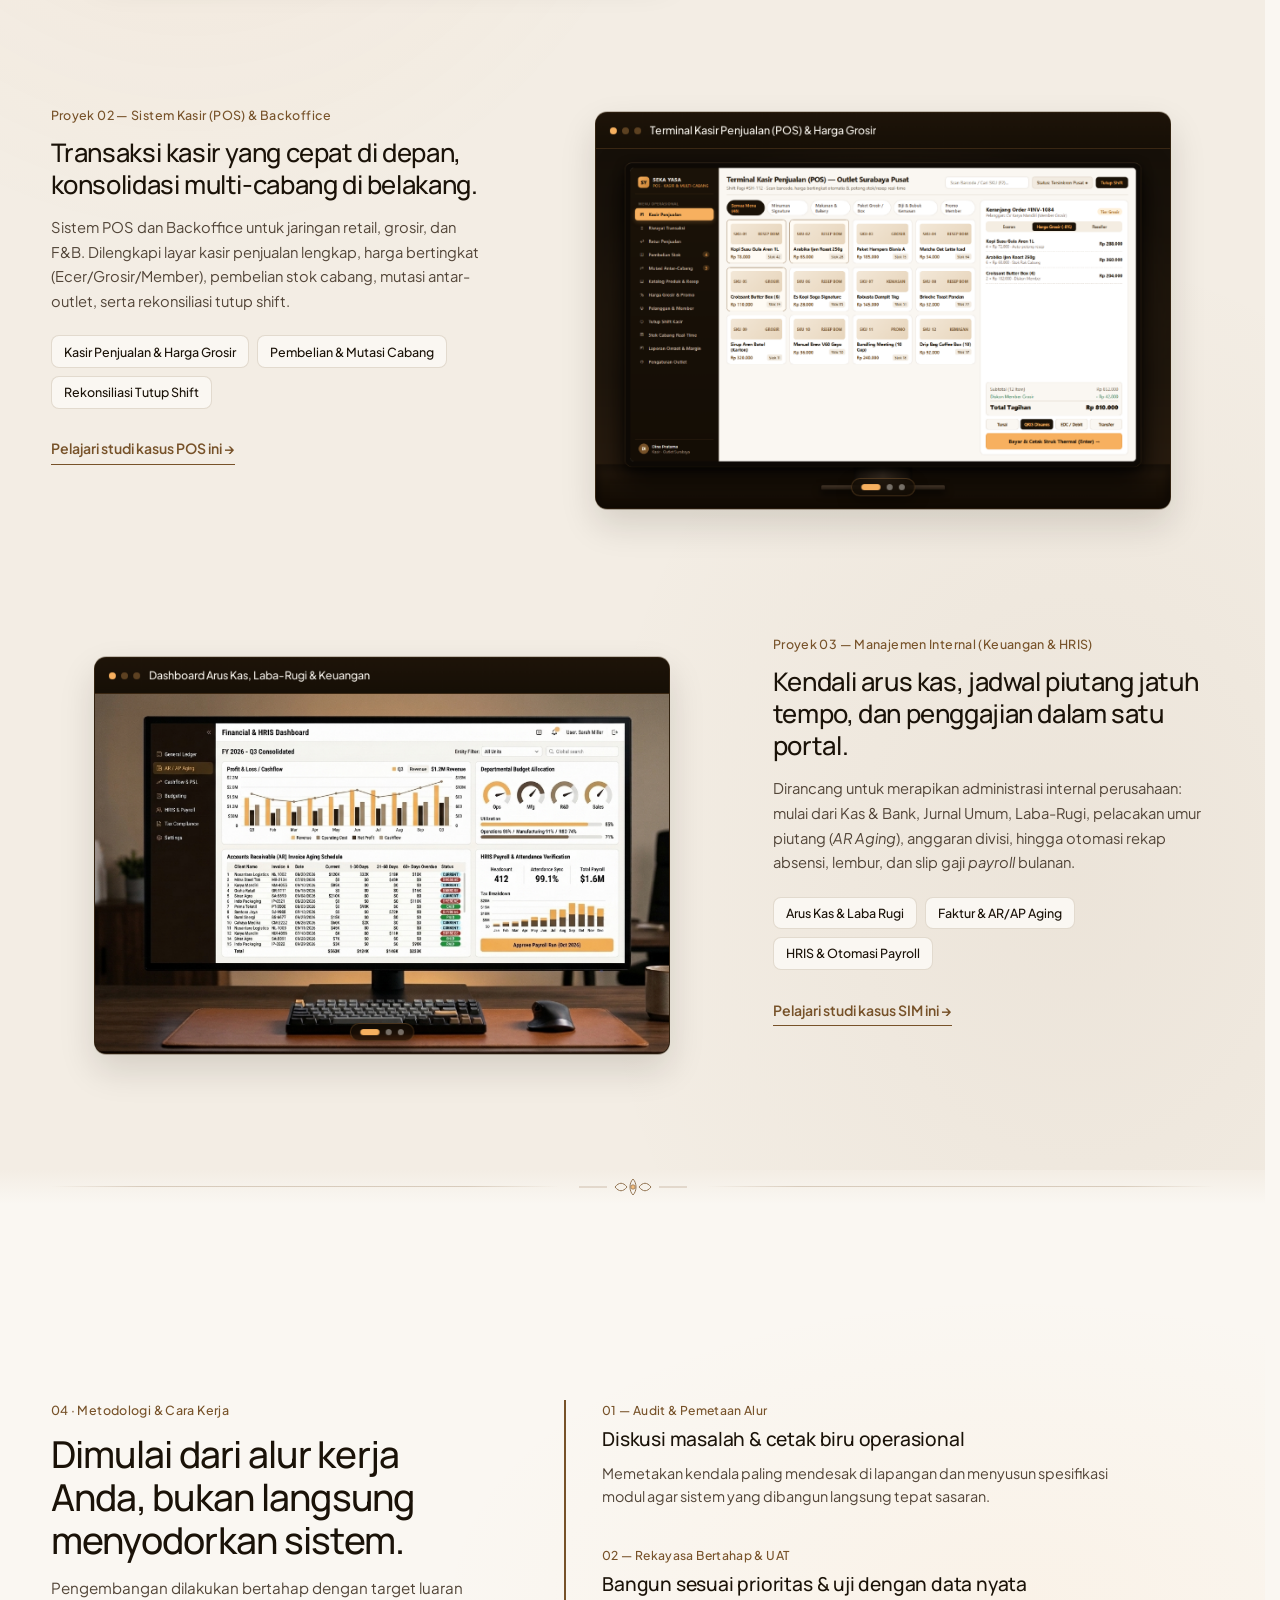
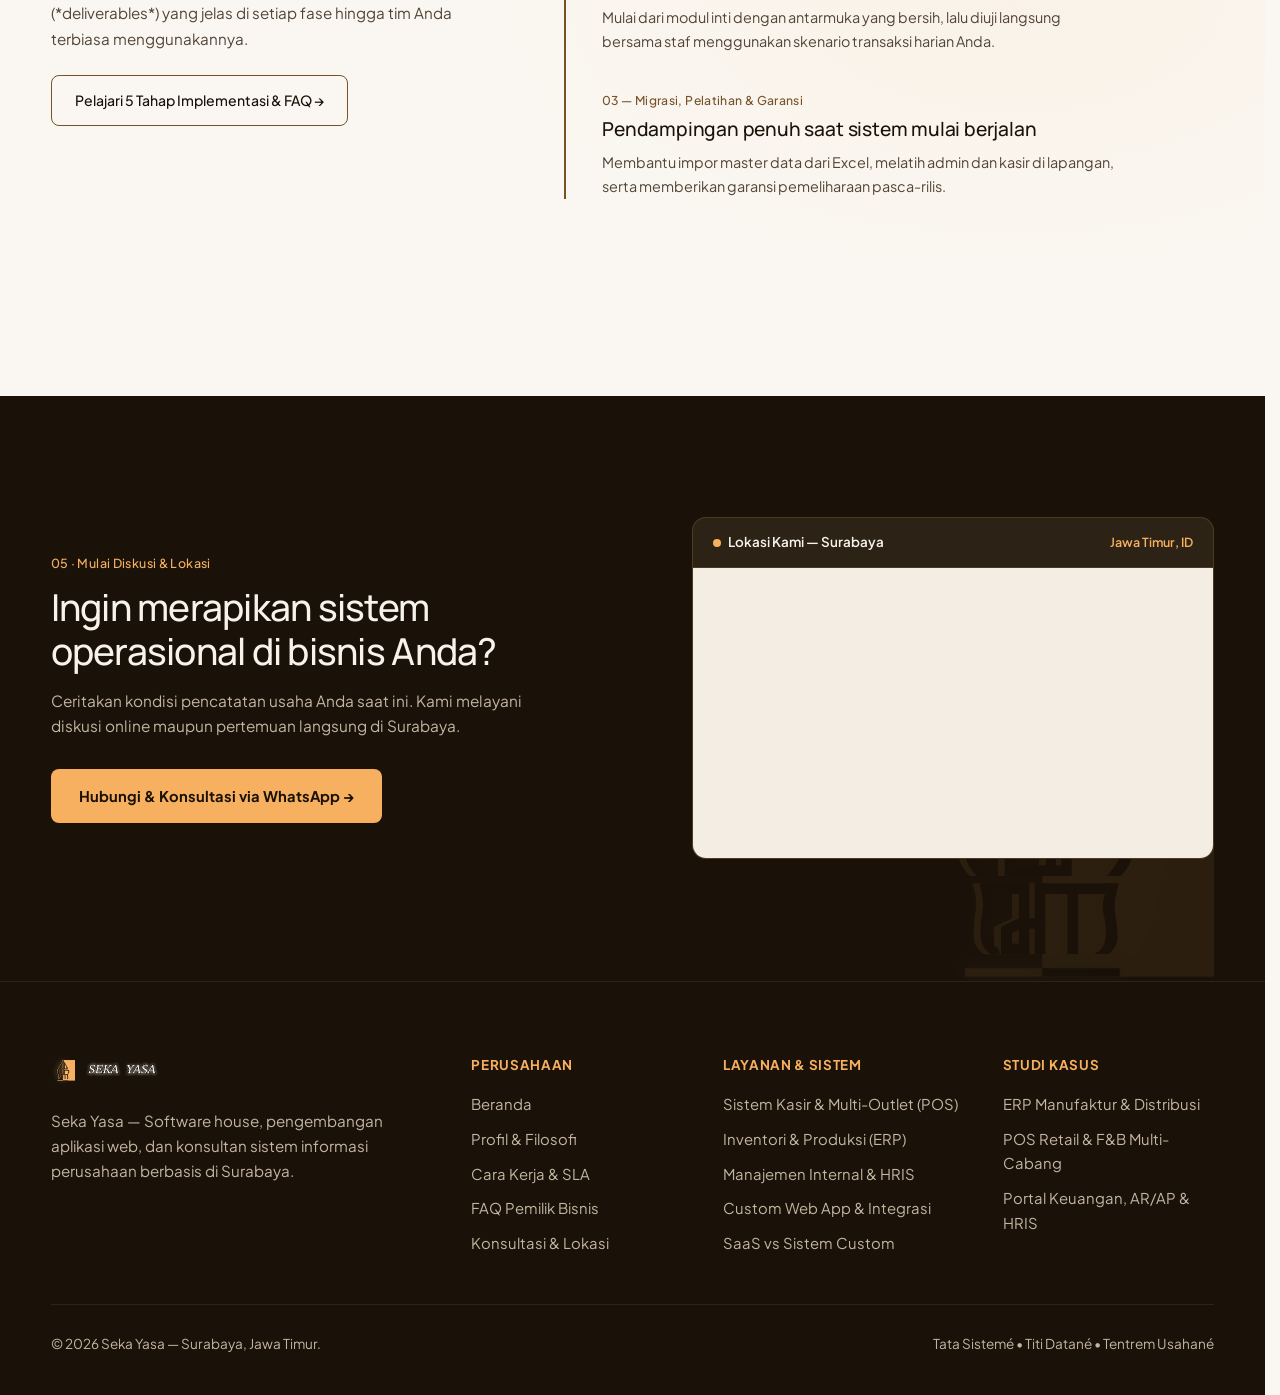
==== commit 57e2f306: "feat: add human-centered Section 01 Opsi 1 (photo + open layout) and Opsi 2 (calm editorial) live sw" ====
--- a/index.html
+++ b/index.html
@@ -9,7 +9,7 @@
   <link rel="preconnect" href="https://fonts.googleapis.com" />
   <link rel="preconnect" href="https://fonts.gstatic.com" crossorigin />
   <link href="https://fonts.googleapis.com/css2?family=Manrope:wght@400;500;600&family=Plus+Jakarta+Sans:wght@400;500;600&display=swap" rel="stylesheet" />
-  <link rel="stylesheet" href="styles.css?v=6" />
+  <link rel="stylesheet" href="styles.css?v=7" />
   <script>
     if (sessionStorage.getItem("seka_intro_seen") === "1") {
       document.documentElement.classList.add("intro-seen");
@@ -252,111 +252,135 @@
     </section>
 
     <!-- ==================================================================
-         BAGIAN 2 / 6: KEUNGGULAN BERSAMA SEKA YASA (TENANG, JELAS & HUMANIZED)
+         BAGIAN 2 / 6: KEUNGGULAN BERSAMA SEKA YASA
+         (LIVE PREVIEW SWITCHER: OPSI 1 FOTO MANUSIA vs OPSI 2 EDITORIAL TENANG)
          ================================================================== -->
     <section class="full-stage stage-problems" id="masalah-operasional">
       <div class="container">
-        <div class="benefits-header-split reveal-on-scroll">
-          <div>
+        <!-- Tombol Ganti Pratinjau Sementara (Agar Mudah Membandingkan Opsi 1 & Opsi 2) -->
+        <div class="s01-preview-bar" role="tablist" aria-label="Bandingkan Gaya Seksi 01">
+          <span class="s01-preview-label">Bandingkan Tampilan Seksi 01:</span>
+          <div class="s01-preview-pills">
+            <button type="button" class="s01-opt-btn active" data-s01-opt="1" aria-selected="true">Opsi 1 · Foto Manusia &amp; Terbuka</button>
+            <button type="button" class="s01-opt-btn" data-s01-opt="2" aria-selected="false">Opsi 2 · Editorial Tenang</button>
+          </div>
+        </div>
+
+        <!-- ============================================================
+             OPSI 1: TERBUKA TANPA KOTAK AI + FOTO MANUSIA NATURAL & DAFTAR BERNOMOR
+             ============================================================ -->
+        <div class="s01-variant" data-s01-panel="1">
+          <!-- Bagian Atas: 3 Poin Terbuka Tanpa Border/Kotak -->
+          <div class="human-open-top reveal-on-scroll is-visible">
+            <h2 class="human-open-title">Satu sistem yang bikin kerja tim jauh lebih tenang.</h2>
+            <div class="human-open-cols">
+              <div class="human-open-col">
+                <span class="human-open-kicker">01 · Fleksibel untuk Skala Usaha</span>
+                <h3>Mulai dari yang paling dibutuhkan</h3>
+                <p>Bisa mulai dari kasir atau gudang terlebih dahulu, lalu diperluas kapan saja saat cabang dan tim Anda bertumbuh.</p>
+              </div>
+              <div class="human-open-col">
+                <span class="human-open-kicker">02 · Satu Ekosistem Terhubung</span>
+                <h3>Semua bagian bicara dalam satu data</h3>
+                <p>Kasir, gudang, produksi, sampai keuangan saling memperbarui otomatis—tidak ada lagi salin ulang ke Excel tiap malam.</p>
+              </div>
+              <div class="human-open-col">
+                <span class="human-open-kicker">03 · Efisien Jangka Panjang</span>
+                <h3>Bebas biaya langganan per-akun</h3>
+                <p>Tambah staf baru atau buka cabang berikutnya dengan lega tanpa tagihan lisensi bulanan yang ikut membengkak.</p>
+              </div>
+            </div>
+          </div>
+
+          <!-- Bagian Bawah: Foto Manusia Hangat (Kiri) + 3 Poin Bernomor Bersih (Kanan) -->
+          <div class="human-split-feature reveal-on-scroll is-visible">
+            <div class="human-photo-wrap">
+              <img src="assets/human-workspace.jpg" alt="Suasana tim dan pemilik usaha memantau operasional dengan tenang" class="human-photo-img" />
+              <!-- 1 Kartu Ringkas Tenang di Sudut Foto -->
+              <div class="human-photo-card">
+                <div class="hpc-head">
+                  <span>Ringkasan Hari Ini</span>
+                  <span class="hpc-status">● Tersinkron</span>
+                </div>
+                <div class="hpc-main-row">
+                  <span class="hpc-label">Omzet 4 Cabang</span>
+                  <strong class="hpc-val">Rp 46.850.000</strong>
+                </div>
+                <div class="hpc-sub-grid">
+                  <div>
+                    <small>Faktur Lunas</small>
+                    <span>Rp 38.400.000</span>
+                  </div>
+                  <div>
+                    <small>Stok &amp; Kas Shift</small>
+                    <span class="hpc-ok">Cocok 100%</span>
+                  </div>
+                </div>
+              </div>
+            </div>
+
+            <div class="human-feature-copy">
+              <span class="section-index">01 · Lebih dari sekadar aplikasi pencatatan</span>
+              <h2 class="split-title">Semua urusan operasional, rapi di satu tempat.</h2>
+              <p class="split-desc">
+                Dari transaksi kasir harian sampai laporan bulanan, kami bantu rapikan alur kerja agar tim tidak lembur dan Anda bisa mengambil keputusan dengan data yang jujur.
+              </p>
+
+              <div class="human-numbered-list">
+                <div class="human-num-row">
+                  <span class="human-num-circle">1</span>
+                  <div>
+                    <h3>Penjualan &amp; Kasir Cabang</h3>
+                    <p>Transaksi cepat di meja kasir, harga grosir dan member otomatis, serta tutup shift tanpa selisih kas.</p>
+                  </div>
+                </div>
+
+                <div class="human-num-row">
+                  <span class="human-num-circle">2</span>
+                  <div>
+                    <h3>Stok Gudang &amp; Produksi</h3>
+                    <p>Barang masuk dari supplier, mutasi rak, dan pemakaian bahan produksi tercatat akurat tanpa tebak-tebakan.</p>
+                  </div>
+                </div>
+
+                <div class="human-num-row">
+                  <span class="human-num-circle">3</span>
+                  <div>
+                    <h3>Kas, Piutang &amp; Gaji Tim</h3>
+                    <p>Posisi arus kas harian, pengingat piutang jatuh tempo, hingga slip gaji karyawan siap dalam hitungan menit.</p>
+                  </div>
+                </div>
+              </div>
+            </div>
+          </div>
+        </div>
+
+        <!-- ============================================================
+             OPSI 2: EDITORIAL TENANG TANPA KARTU (JIWA ODOO · MINIMALIS)
+             ============================================================ -->
+        <div class="s01-variant hidden" data-s01-panel="2">
+          <div class="editorial-calm-wrap">
             <span class="section-index">01 · Keunggulan Bersama Seka Yasa</span>
-            <h2 class="split-title">
-              Bebaskan waktu Anda dari urusan rekap manual dan data yang tercecer.
+            <h2 class="editorial-calm-headline">
+              Bayangkan setiap orang di usaha Anda punya alat yang tepat untuk pekerjaannya.
             </h2>
-          </div>
-          <p class="split-desc">
-            Bisnis yang terus berkembang tidak seharusnya membuat Anda makin sibuk mengecek nota satu per satu. Kami bantu rapikan alur kasir, gudang, produksi, sampai keuangan agar tim bekerja lebih ringan dan Anda bisa memantau usaha dengan tenang.
-          </p>
-        </div>
-
-        <!-- 4 Kartu Manfaat Utama (Grid 2x2 Lega, Ikon Monoline Tenang) -->
-        <div class="benefits-grid-2x2">
-          <!-- Manfaat 1 -->
-          <article class="benefit-card reveal-on-scroll">
-            <div class="benefit-icon-box" aria-hidden="true">
-              <svg width="24" height="24" viewBox="0 0 24 24" fill="none" stroke="currentColor" stroke-width="1.75" stroke-linecap="round" stroke-linejoin="round">
-                <path d="M21 12a9 9 0 0 0-9-9 9.75 9.75 0 0 0-6.74 2.74L3 8"/>
-                <path d="M3 3v5h5"/>
-                <path d="M3 12a9 9 0 0 0 9 9 9.75 9.75 0 0 0 6.74-2.74L21 16"/>
-                <path d="M16 16h5v5"/>
-              </svg>
-            </div>
-            <h3>Kerja tim lebih ringan, tanpa input berulang</h3>
-            <p>
-              Begitu kasir mencetak struk atau gudang menerima barang, stok dan catatan keuangan otomatis ikut berubah. Staf Anda tidak perlu lagi menyalin ulang angka dari nota ke Excel setiap malam.
+            <p class="editorial-calm-lead">
+              Kasir tidak lagi salah menghitung harga grosir. Admin gudang tidak lagi lembur mencari selisih stok. Dan Anda tidak lagi harus menunggu foto rekap WhatsApp setiap malam hanya untuk tahu kondisi usaha sendiri.
             </p>
-          </article>
-
-          <!-- Manfaat 2 -->
-          <article class="benefit-card reveal-on-scroll delay-1">
-            <div class="benefit-icon-box" aria-hidden="true">
-              <svg width="24" height="24" viewBox="0 0 24 24" fill="none" stroke="currentColor" stroke-width="1.75" stroke-linecap="round" stroke-linejoin="round">
-                <circle cx="12" cy="12" r="9"/>
-                <polyline points="12 7 12 12 15.5 14"/>
-              </svg>
-            </div>
-            <h3>Pantau usaha secara langsung, dari mana saja</h3>
-            <p>
-              Tidak perlu menunggu rekap akhir hari atau menelepon tiap cabang satu per satu. Omzet, sisa barang yang mulai menipis, hingga posisi kas bisa Anda cek sendiri kapan saja dari ponsel maupun laptop.
+            <p class="editorial-calm-body">
+              Kami tidak memaksa bisnis Anda mengikuti aplikasi yang kaku—justru kami merancang sistem yang menyesuaikan cara kerja Anda, lalu mendampingi tim dari migrasi Excel hingga benar-benar lancar dipakai setiap hari.
             </p>
-          </article>
-
-          <!-- Manfaat 3 -->
-          <article class="benefit-card reveal-on-scroll">
-            <div class="benefit-icon-box" aria-hidden="true">
-              <svg width="24" height="24" viewBox="0 0 24 24" fill="none" stroke="currentColor" stroke-width="1.75" stroke-linecap="round" stroke-linejoin="round">
-                <line x1="4" y1="21" x2="4" y2="14"/>
-                <line x1="4" y1="10" x2="4" y2="3"/>
-                <line x1="12" y1="21" x2="12" y2="12"/>
-                <line x1="12" y1="8" x2="12" y2="3"/>
-                <line x1="20" y1="21" x2="20" y2="16"/>
-                <line x1="20" y1="12" x2="20" y2="3"/>
-                <line x1="2" y1="14" x2="6" y2="14"/>
-                <line x1="10" y1="8" x2="14" y2="8"/>
-                <line x1="18" y1="16" x2="22" y2="16"/>
-              </svg>
-            </div>
-            <h3>Sistem mengikuti cara kerja Anda, bukan sebaliknya</h3>
-            <p>
-              Setiap usaha punya aturan main sendiri—entah itu harga grosir bertingkat, takaran resep dapur, atau hitungan komisi tim. Kami bangun sistemnya mengikuti kebiasaan baik yang sudah berjalan di bisnis Anda.
-            </p>
-          </article>
-
-          <!-- Manfaat 4 -->
-          <article class="benefit-card reveal-on-scroll delay-1">
-            <div class="benefit-icon-box" aria-hidden="true">
-              <svg width="24" height="24" viewBox="0 0 24 24" fill="none" stroke="currentColor" stroke-width="1.75" stroke-linecap="round" stroke-linejoin="round">
-                <path d="M12 22s8-4 8-10V5l-8-3-8 3v7c0 6 8 10 8 10z"/>
-                <polyline points="9 12 11 14 15 10"/>
-              </svg>
-            </div>
-            <h3>Angka lebih jujur, data terjaga, dan didampingi penuh</h3>
-            <p>
-              Setiap staf hanya membuka data sesuai bagiannya dan seluruh data dicadangkan otomatis. Tim kami di Surabaya juga ikut mendampingi langsung—dari merapikan data Excel lama sampai staf Anda benar-benar lancar.
-            </p>
-          </article>
-        </div>
-
-        <!-- Strip 3 Poin Ringkas Tenang di Bawah -->
-        <div class="benefits-trust-strip reveal-on-scroll">
-          <div class="trust-strip-item">
-            <span class="trust-strip-num">01</span>
-            <div>
-              <h4>Mulai dari yang paling dibutuhkan</h4>
-              <p>Bisa mulai dari kasir atau gudang dulu, lalu ditambah saat bisnis berkembang.</p>
-            </div>
-          </div>
-          <div class="trust-strip-item">
-            <span class="trust-strip-num">02</span>
-            <div>
-              <h4>Semua bagian bicara dalam satu data</h4>
-              <p>Kasir, gudang, produksi, dan keuangan saling terhubung agar angka selalu sejalan.</p>
-            </div>
-          </div>
-          <div class="trust-strip-item">
-            <span class="trust-strip-num">03</span>
-            <div>
-              <h4>Bebas biaya langganan per-akun</h4>
-              <p>Tambah staf baru atau buka cabang berikutnya tanpa biaya bulanan yang membengkak.</p>
+
+            <div class="editorial-calm-meta">
+              <span>Tanpa input berulang</span>
+              <i aria-hidden="true">·</i>
+              <span>Bebas biaya per-akun</span>
+              <i aria-hidden="true">·</i>
+              <span>Didampingi langsung tim Surabaya</span>
+            </div>
+
+            <div class="editorial-calm-action">
+              <a href="services.html" class="link-arrow">Lihat seluruh layanan &amp; modul kami →</a>
             </div>
           </div>
         </div>
@@ -699,6 +723,6 @@
   <!-- SHARED FOOTER (RENDERED AUTOMATICALLY BY app.js) -->
   <div id="seka-footer"></div>
 
-  <script src="app.js?v=5"></script>
+  <script src="app.js?v=7"></script>
 </body>
 </html>
--- a/styles.css
+++ b/styles.css
@@ -2282,120 +2282,330 @@
 }
 
 /* ==========================================================================
-   STAGE 2: KEUNGGULAN BERSAMA SEKA YASA (CALM, HUMANIZED 2x2 BENEFIT GRID)
+   STAGE 2: HUMAN-CENTERED SECTION 01 (OPSI 1 FOTO MANUSIA vs OPSI 2 EDITORIAL)
    ========================================================================== */
-.benefits-header-split {
-  display: grid;
-  grid-template-columns: 1.05fr 0.95fr;
-  gap: 3.5rem;
-  align-items: end;
+.s01-preview-bar {
+  display: flex;
+  align-items: center;
+  justify-content: center;
+  flex-wrap: wrap;
+  gap: 0.85rem;
   margin-bottom: 3.5rem;
-}
-
-.benefits-header-split .split-title {
-  margin-bottom: 0;
-  max-width: 580px;
-}
-
-.benefits-header-split .split-desc {
-  max-width: 540px;
-  margin-bottom: 0.25rem;
-}
-
-.benefits-grid-2x2 {
-  display: grid;
-  grid-template-columns: repeat(2, 1fr);
-  gap: 1.5rem;
-  margin-bottom: 3rem;
-}
-
-.benefit-card {
-  background-color: var(--white);
+  padding-bottom: 1.5rem;
+  border-bottom: 1px dashed rgba(119, 82, 41, 0.25);
+}
+
+.s01-preview-label {
+  font-size: 0.78rem;
+  font-weight: 600;
+  color: var(--text-muted);
+  letter-spacing: 0.02em;
+}
+
+.s01-preview-pills {
+  display: inline-flex;
+  gap: 0.4rem;
+  padding: 0.3rem;
+  border-radius: 999px;
+  background-color: var(--cream-alt);
   border: 1px solid var(--line-light);
-  border-radius: var(--radius-md);
-  padding: 2.25rem 2.4rem;
-  transition: border-color 0.22s ease, box-shadow 0.22s ease;
-}
-
-.benefit-card:hover {
-  border-color: rgba(119, 82, 41, 0.42);
-  box-shadow: 0 14px 36px rgba(26, 18, 8, 0.06);
-}
-
-.benefit-icon-box {
-  width: 48px;
-  height: 48px;
-  border-radius: 12px;
-  background-color: var(--soga-tint);
-  border: 1px solid rgba(119, 82, 41, 0.16);
-  color: var(--soga);
-  display: inline-flex;
-  align-items: center;
-  justify-content: center;
-  margin-bottom: 1.35rem;
-}
-
-.benefit-card h3 {
+}
+
+.s01-opt-btn {
+  border: none;
+  background: transparent;
+  padding: 0.48rem 1.05rem;
+  border-radius: 999px;
+  font-size: 0.8rem;
+  font-weight: 500;
+  color: var(--text-secondary);
+  cursor: pointer;
+  transition: background-color 0.2s ease, color 0.2s ease;
+}
+
+.s01-opt-btn:hover {
+  color: var(--text-primary);
+}
+
+.s01-opt-btn.active {
+  background-color: var(--espresso);
+  color: var(--amber);
+  font-weight: 600;
+}
+
+/* --- OPSI 1: OPEN TOP 3 COLUMNS (NO BOXES / NO BORDERS) --- */
+.human-open-top {
+  margin-bottom: 5.5rem;
+}
+
+.human-open-title {
   font-family: var(--font-display);
-  font-size: 1.24rem;
-  font-weight: 500;
-  letter-spacing: -0.015em;
-  line-height: 1.3;
+  font-size: clamp(1.85rem, 2.8vw, 2.55rem);
+  font-weight: 500;
+  letter-spacing: -0.024em;
+  line-height: 1.18;
+  text-align: center;
   color: var(--text-primary);
-  margin-bottom: 0.65rem;
-}
-
-.benefit-card p {
-  font-size: 0.92rem;
-  font-weight: 400;
-  color: var(--text-secondary);
-  line-height: 1.68;
-  max-width: 520px;
-}
-
-.benefits-trust-strip {
+  max-width: 680px;
+  margin: 0 auto 3.25rem;
+}
+
+.human-open-cols {
   display: grid;
   grid-template-columns: repeat(3, 1fr);
-  gap: 2.25rem;
-  padding-top: 2.5rem;
-  border-top: 1px solid var(--line-light);
-}
-
-.trust-strip-item {
-  display: grid;
-  grid-template-columns: 32px 1fr;
-  gap: 0.85rem;
-  align-items: baseline;
-}
-
-.trust-strip-num {
-  font-family: var(--font-display);
-  font-size: 0.88rem;
+  gap: 3.25rem;
+}
+
+.human-open-col {
+  padding-top: 1.25rem;
+  border-top: 1.5px solid rgba(119, 82, 41, 0.22);
+}
+
+.human-open-kicker {
+  display: inline-block;
+  font-size: 0.74rem;
   font-weight: 600;
   color: var(--soga);
+  letter-spacing: 0.04em;
+  margin-bottom: 0.65rem;
+}
+
+.human-open-col h3 {
+  font-family: var(--font-display);
+  font-size: 1.16rem;
+  font-weight: 500;
+  color: var(--text-primary);
+  margin-bottom: 0.5rem;
+  line-height: 1.3;
+}
+
+.human-open-col p {
+  font-size: 0.9rem;
+  color: var(--text-secondary);
+  line-height: 1.66;
+}
+
+/* --- OPSI 1: HUMAN PHOTO (LEFT) + NUMBERED LIST (RIGHT) --- */
+.human-split-feature {
+  display: grid;
+  grid-template-columns: 0.96fr 1.04fr;
+  gap: 4.5rem;
+  align-items: center;
+}
+
+.human-photo-wrap {
+  position: relative;
+  border-radius: 18px;
+  overflow: hidden;
+  background-color: var(--cream-alt);
+  aspect-ratio: 4 / 4.35;
+  box-shadow: 0 22px 54px rgba(26, 18, 8, 0.09);
+}
+
+.human-photo-img {
+  width: 100%;
+  height: 100%;
+  object-fit: cover;
+  display: block;
+}
+
+.human-photo-card {
+  position: absolute;
+  left: 1.35rem;
+  bottom: 1.35rem;
+  width: min(300px, calc(100% - 2.7rem));
+  background-color: rgba(255, 255, 255, 0.96);
+  backdrop-filter: blur(10px);
+  -webkit-backdrop-filter: blur(10px);
+  border: 1px solid rgba(119, 82, 41, 0.16);
+  border-radius: 12px;
+  padding: 1.05rem 1.2rem;
+  box-shadow: 0 16px 36px rgba(26, 18, 8, 0.14);
+}
+
+.hpc-head {
+  display: flex;
+  justify-content: space-between;
+  align-items: center;
+  font-size: 0.72rem;
+  font-weight: 600;
+  color: var(--text-muted);
+  margin-bottom: 0.65rem;
+}
+
+.hpc-status {
+  color: #157347;
+}
+
+.hpc-main-row {
+  display: flex;
+  justify-content: space-between;
+  align-items: baseline;
+  padding-bottom: 0.65rem;
+  margin-bottom: 0.65rem;
+  border-bottom: 1px solid var(--line-light);
+}
+
+.hpc-label {
+  font-size: 0.78rem;
+  color: var(--text-secondary);
+}
+
+.hpc-val {
+  font-family: var(--font-display);
+  font-size: 1.05rem;
+  font-weight: 600;
+  color: var(--text-primary);
   font-variant-numeric: tabular-nums;
 }
 
-.trust-strip-item h4 {
+.hpc-sub-grid {
+  display: grid;
+  grid-template-columns: 1fr 1fr;
+  gap: 0.75rem;
+}
+
+.hpc-sub-grid small {
+  display: block;
+  font-size: 0.68rem;
+  color: var(--text-muted);
+  margin-bottom: 0.15rem;
+}
+
+.hpc-sub-grid span {
+  font-size: 0.8rem;
+  font-weight: 600;
+  color: var(--text-primary);
+  font-variant-numeric: tabular-nums;
+}
+
+.hpc-sub-grid span.hpc-ok {
+  color: var(--soga);
+}
+
+.human-feature-copy .split-title {
+  margin-bottom: 0.85rem;
+}
+
+.human-feature-copy .split-desc {
+  margin-bottom: 2rem;
+  max-width: 540px;
+}
+
+.human-numbered-list {
+  display: grid;
+  gap: 0.9rem;
+}
+
+.human-num-row {
+  display: grid;
+  grid-template-columns: 34px 1fr;
+  gap: 1.05rem;
+  align-items: start;
+  padding: 1.25rem 1.45rem;
+  border-radius: 12px;
+  background-color: var(--white);
+  border: 1px solid rgba(119, 82, 41, 0.12);
+}
+
+.human-num-circle {
+  width: 30px;
+  height: 30px;
+  border-radius: 50%;
+  background-color: var(--espresso);
+  color: var(--amber);
   font-family: var(--font-display);
-  font-size: 1.02rem;
+  font-size: 0.84rem;
+  font-weight: 600;
+  display: inline-flex;
+  align-items: center;
+  justify-content: center;
+  margin-top: 2px;
+}
+
+.human-num-row h3 {
+  font-family: var(--font-display);
+  font-size: 1.08rem;
   font-weight: 500;
   color: var(--text-primary);
-  margin-bottom: 0.35rem;
-}
-
-.trust-strip-item p {
+  margin-bottom: 0.3rem;
+}
+
+.human-num-row p {
+  font-size: 0.88rem;
+  color: var(--text-secondary);
+  line-height: 1.62;
+}
+
+/* --- OPSI 2: PURE CALM EDITORIAL STATEMENT (NO CARDS, NO ICONS) --- */
+.editorial-calm-wrap {
+  max-width: 780px;
+  margin: 0 auto;
+  text-align: center;
+  padding: 3.5rem 0 2.5rem;
+}
+
+.editorial-calm-headline {
+  font-family: var(--font-display);
+  font-size: clamp(2.15rem, 3.6vw, 3.2rem);
+  font-weight: 500;
+  line-height: 1.16;
+  letter-spacing: -0.028em;
+  color: var(--text-primary);
+  margin-bottom: 1.75rem;
+}
+
+.editorial-calm-lead {
+  font-size: 1.12rem;
+  font-weight: 400;
+  line-height: 1.78;
+  color: var(--text-primary);
+  margin-bottom: 1.25rem;
+}
+
+.editorial-calm-body {
+  font-size: 0.98rem;
+  font-weight: 400;
+  line-height: 1.78;
+  color: var(--text-secondary);
+  max-width: 660px;
+  margin: 0 auto 2.5rem;
+}
+
+.editorial-calm-meta {
+  display: inline-flex;
+  flex-wrap: wrap;
+  justify-content: center;
+  align-items: center;
+  gap: 0.85rem;
   font-size: 0.86rem;
-  color: var(--text-secondary);
-  line-height: 1.6;
+  font-weight: 500;
+  color: var(--soga);
+  padding: 0.85rem 1.6rem;
+  border-top: 1px solid var(--line-light);
+  border-bottom: 1px solid var(--line-light);
+  margin-bottom: 2rem;
+}
+
+.editorial-calm-meta i {
+  font-style: normal;
+  opacity: 0.5;
+}
+
+.editorial-calm-action {
+  display: flex;
+  justify-content: center;
 }
 
 @media (max-width: 960px) {
-  .benefits-header-split,
-  .benefits-grid-2x2,
-  .benefits-trust-strip {
+  .human-open-cols,
+  .human-split-feature {
     grid-template-columns: 1fr;
-    gap: 1.5rem;
+    gap: 2.25rem;
+  }
+
+  .human-photo-wrap {
+    aspect-ratio: 4 / 3;
   }
 }
 
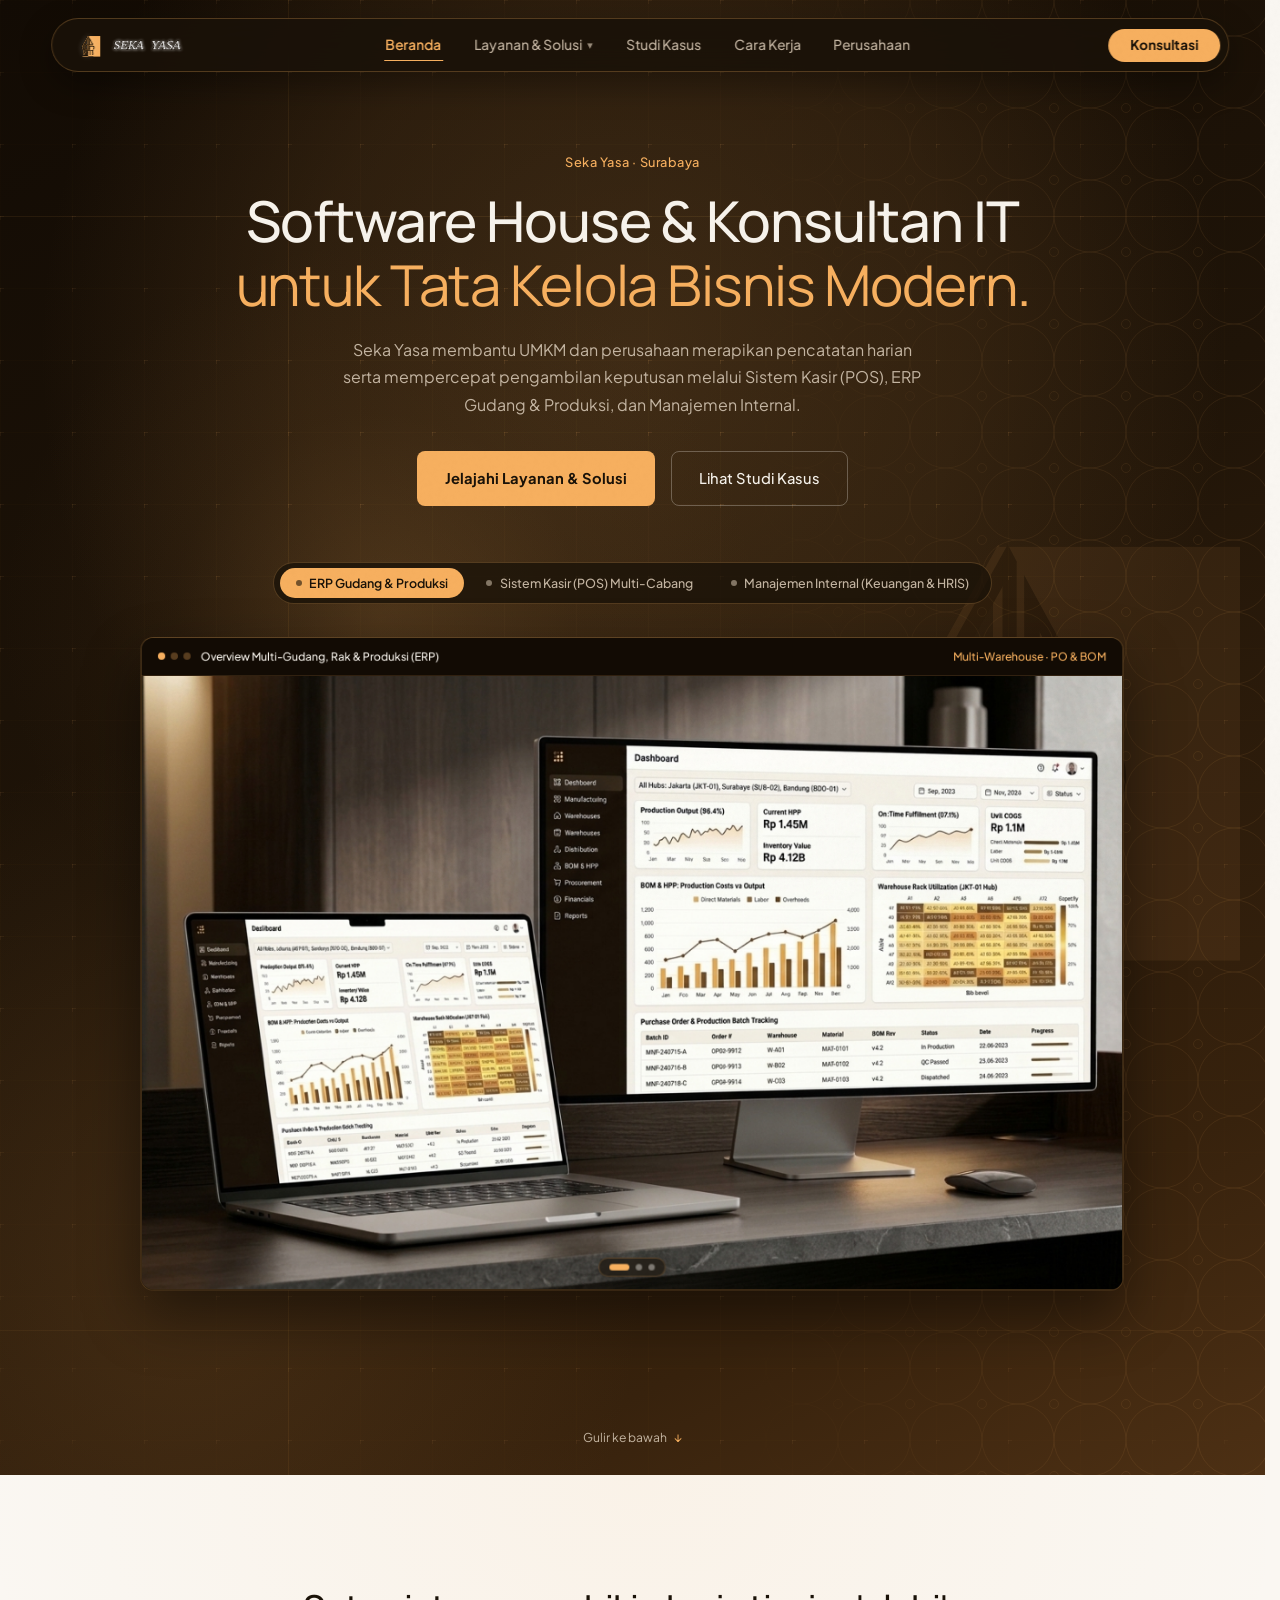
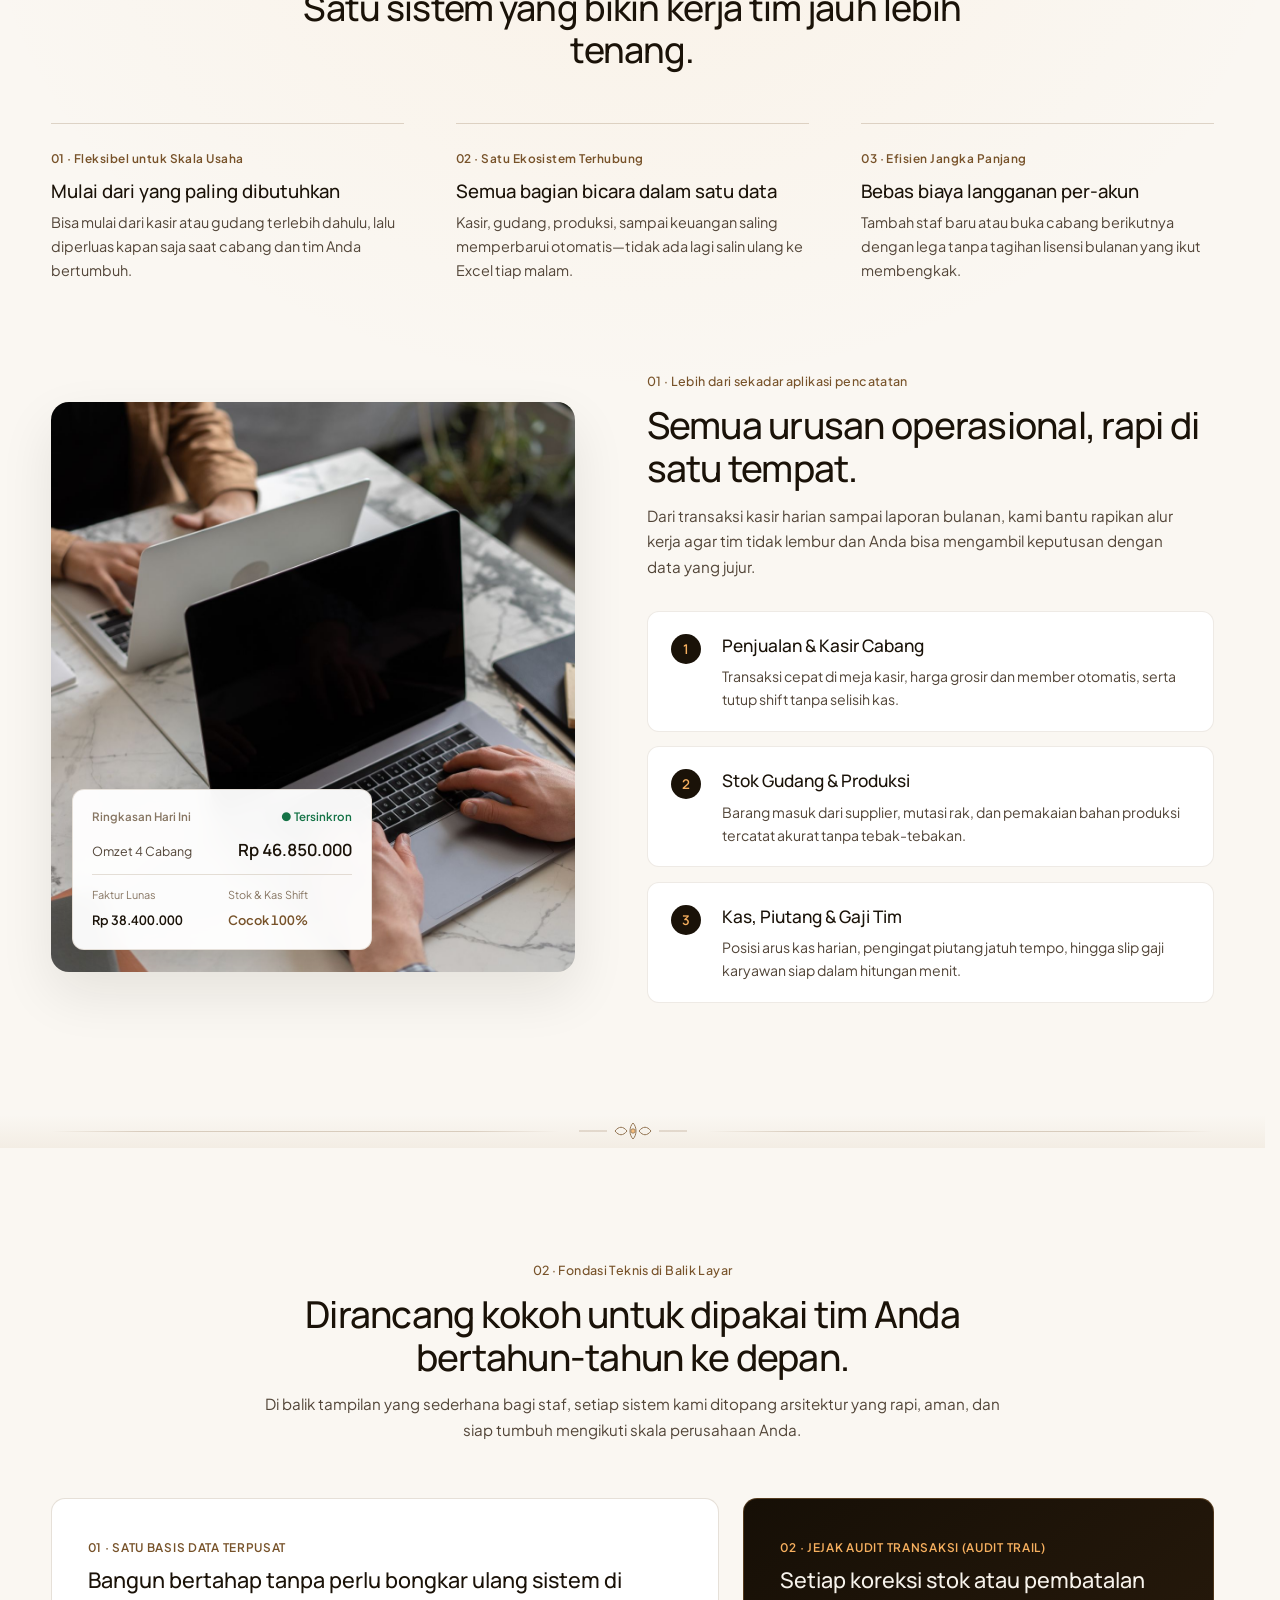
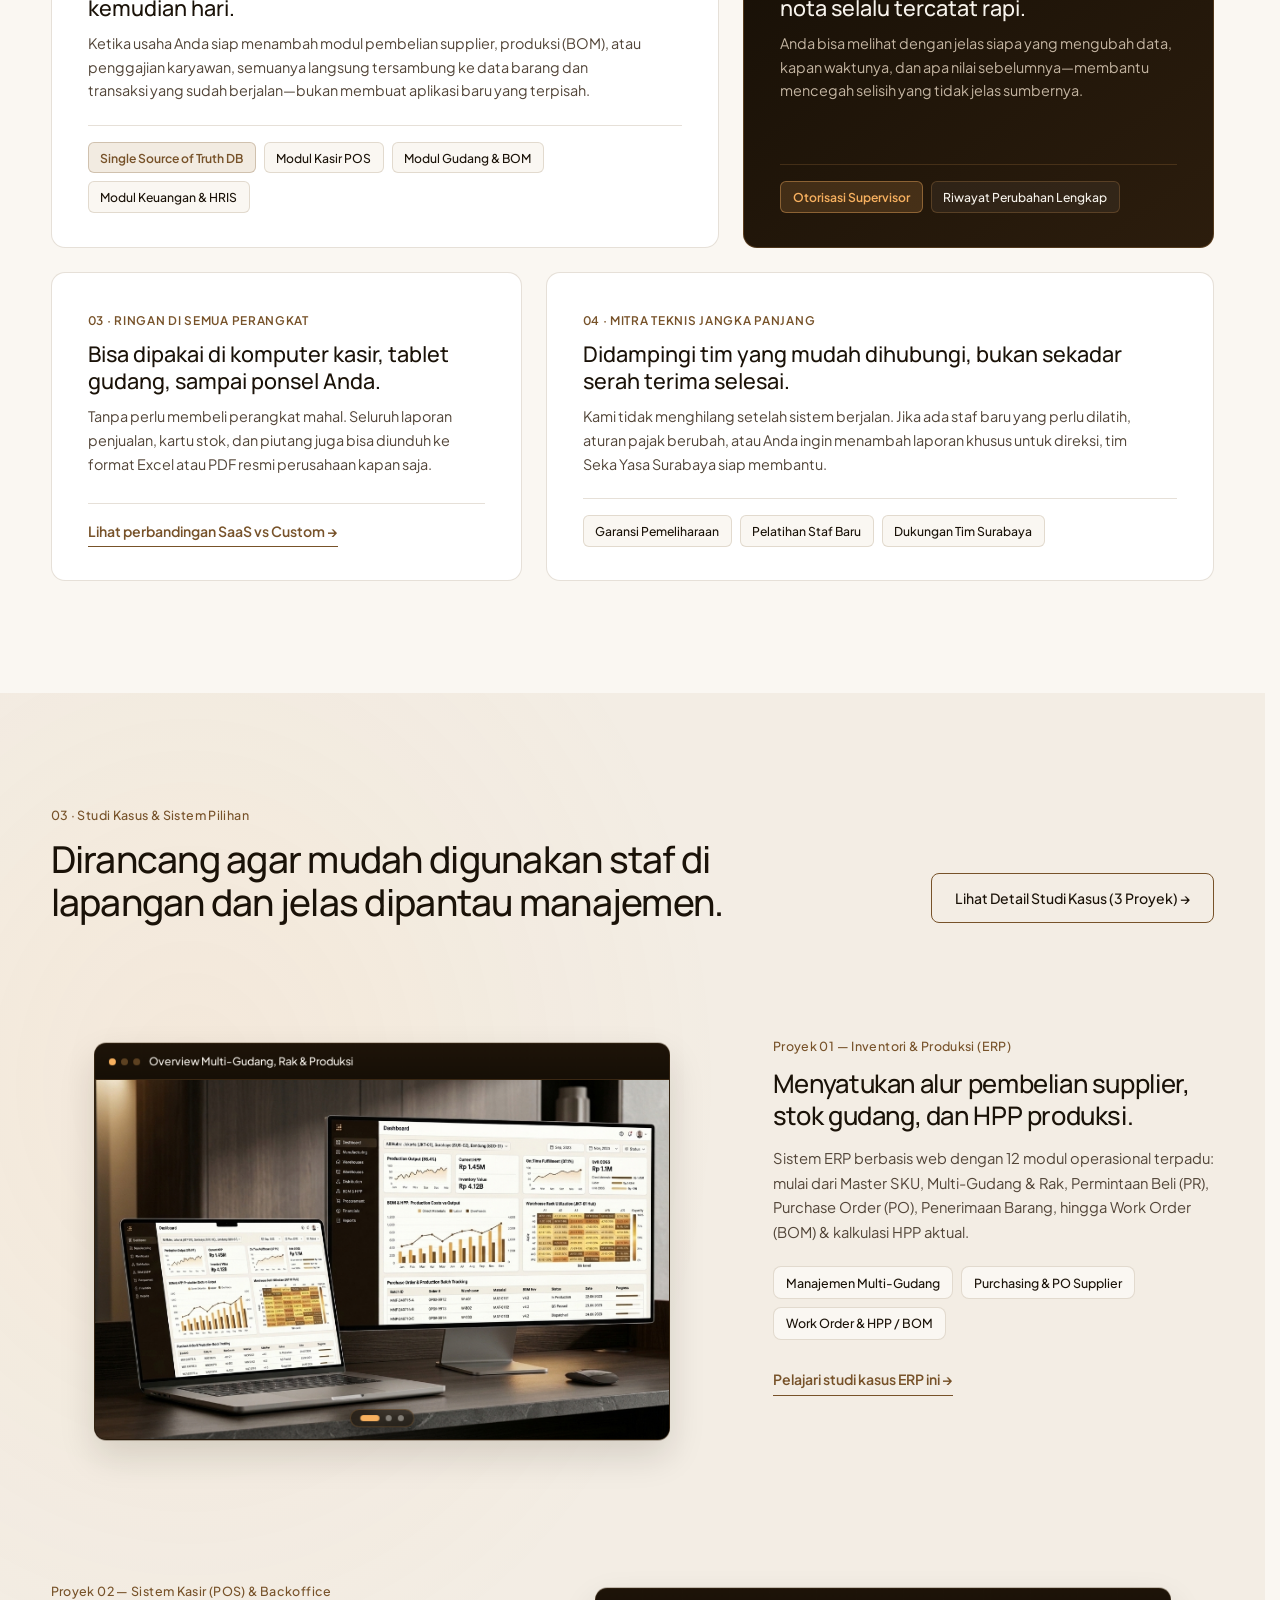
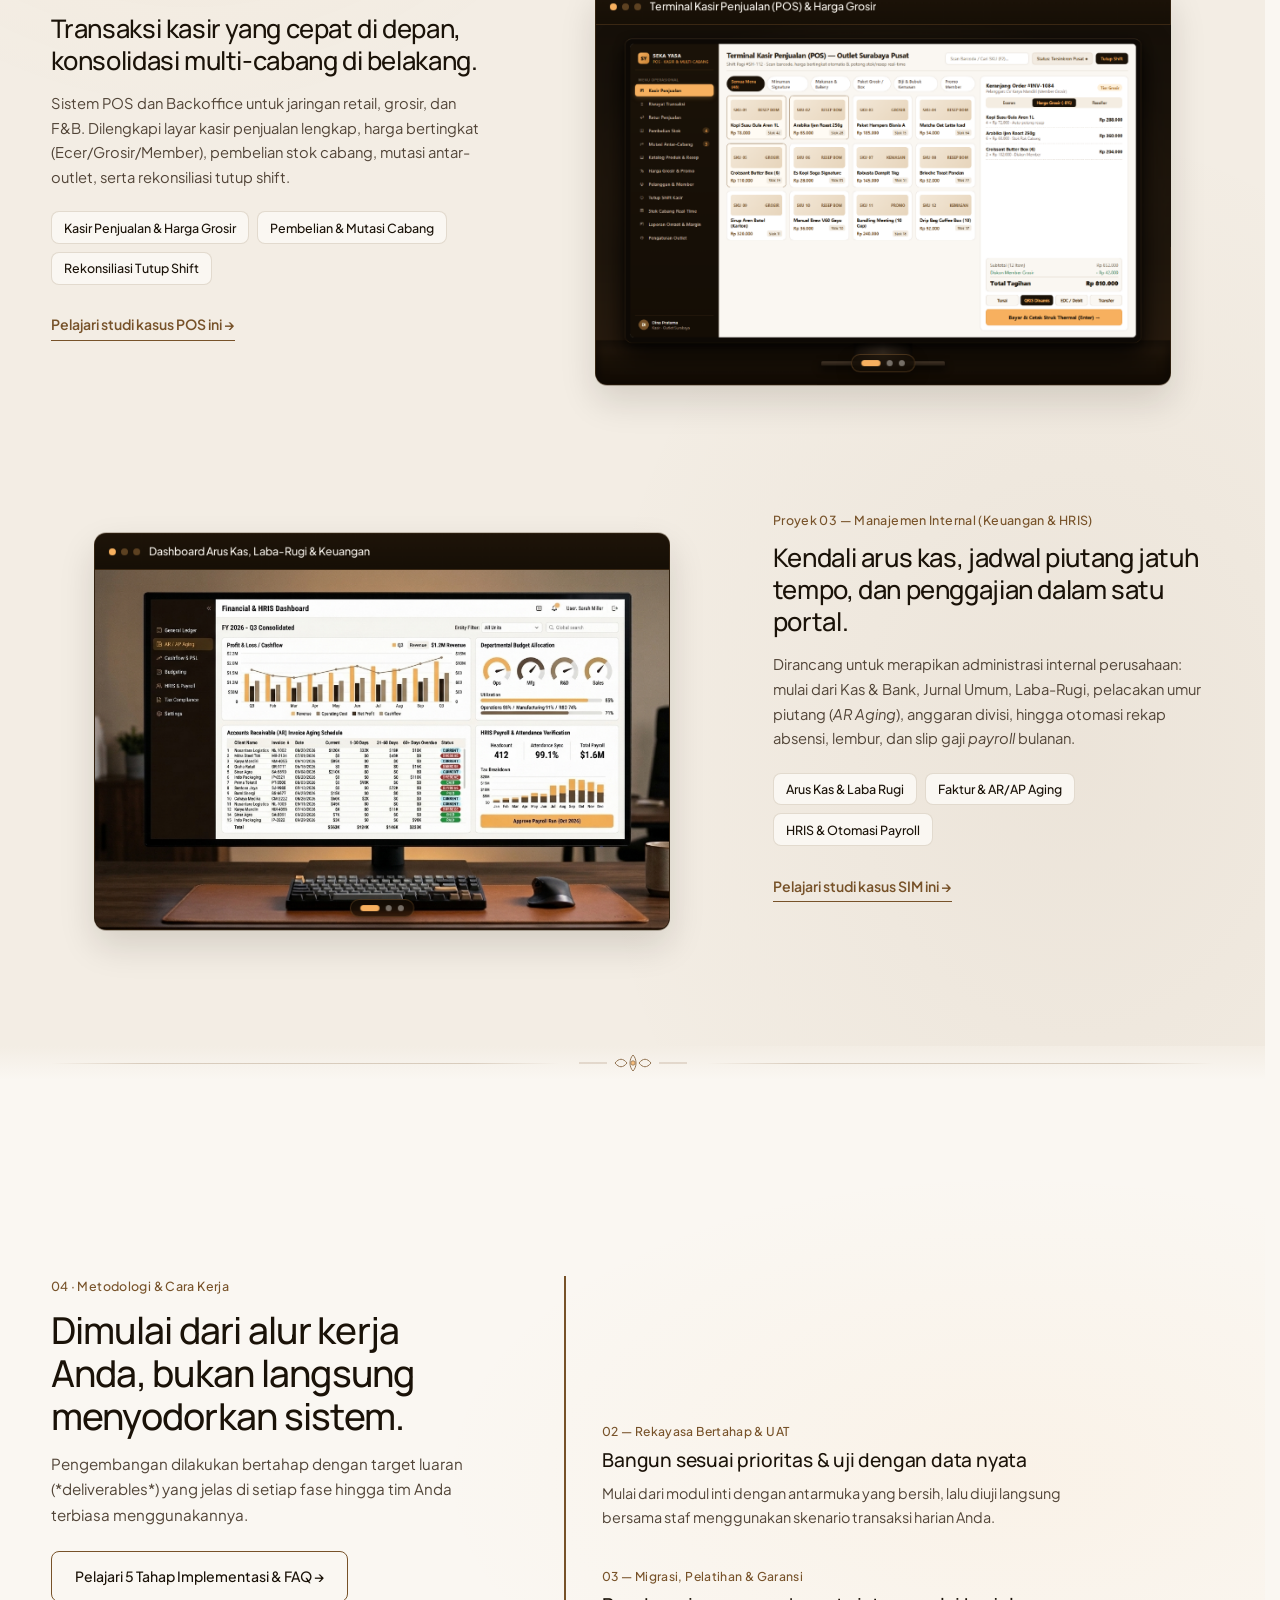
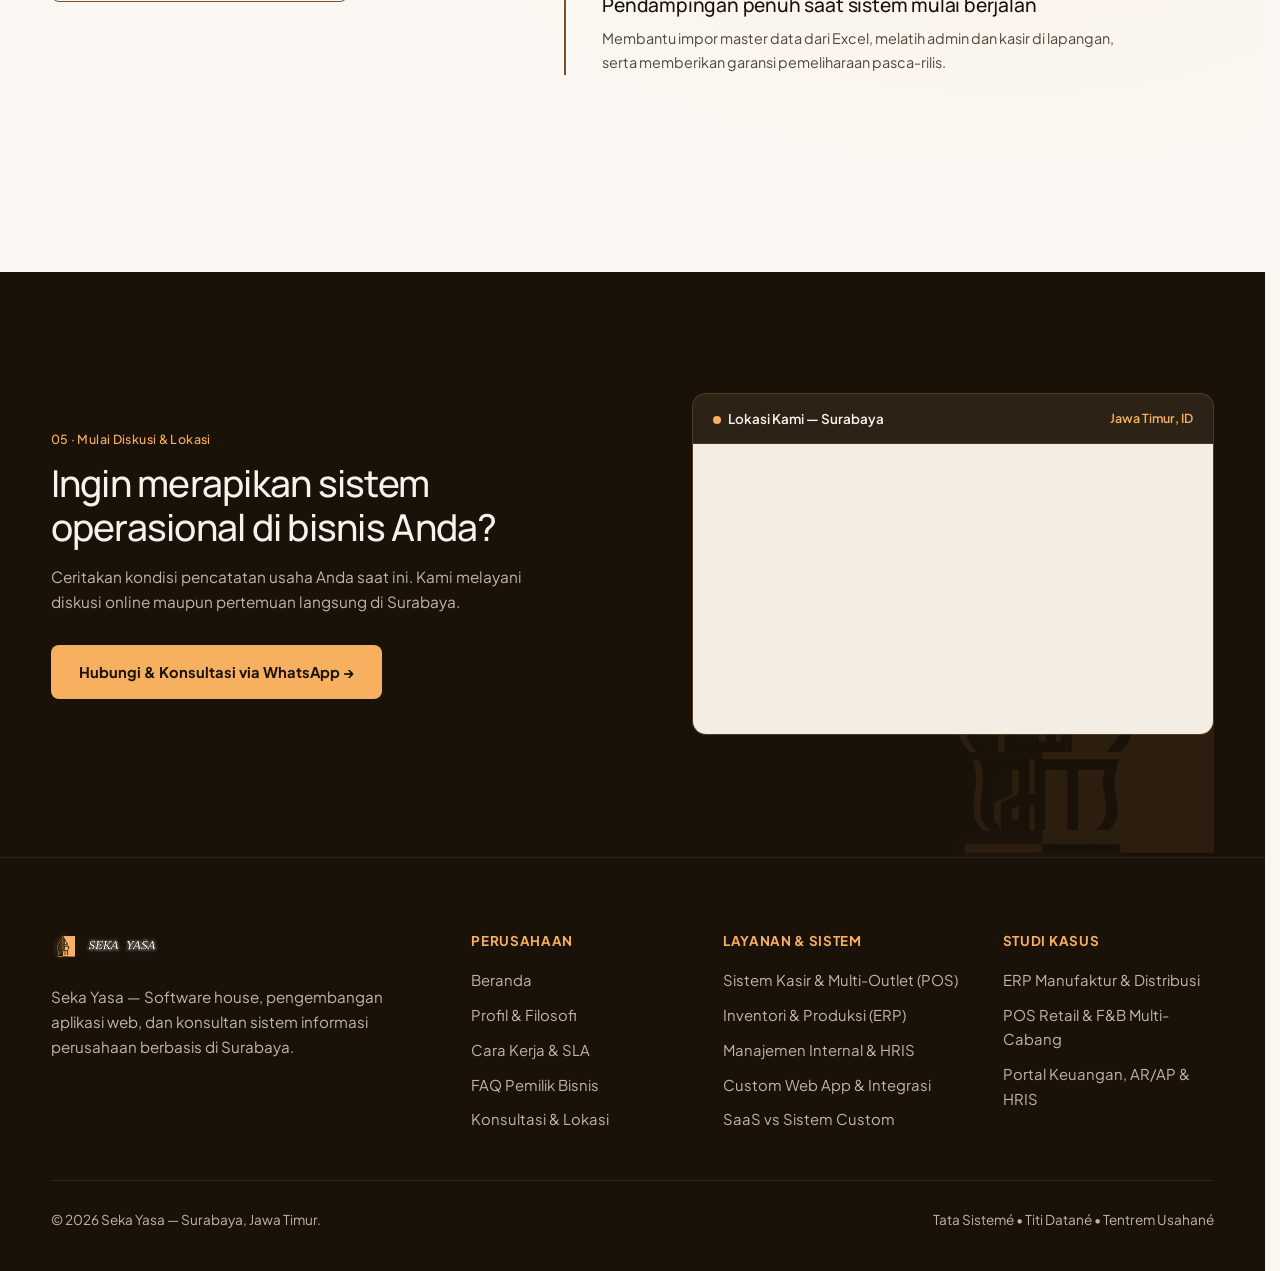
==== commit a1cc8253: "chore: finalize Section 01 with Opsi 1 (human workspace photo + open 3-col layout)" ====
--- a/index.html
+++ b/index.html
@@ -9,7 +9,7 @@
   <link rel="preconnect" href="https://fonts.googleapis.com" />
   <link rel="preconnect" href="https://fonts.gstatic.com" crossorigin />
   <link href="https://fonts.googleapis.com/css2?family=Manrope:wght@400;500;600&family=Plus+Jakarta+Sans:wght@400;500;600&display=swap" rel="stylesheet" />
-  <link rel="stylesheet" href="styles.css?v=7" />
+  <link rel="stylesheet" href="styles.css?v=8" />
   <script>
     if (sessionStorage.getItem("seka_intro_seen") === "1") {
       document.documentElement.classList.add("intro-seen");
@@ -252,135 +252,90 @@
     </section>
 
     <!-- ==================================================================
-         BAGIAN 2 / 6: KEUNGGULAN BERSAMA SEKA YASA
-         (LIVE PREVIEW SWITCHER: OPSI 1 FOTO MANUSIA vs OPSI 2 EDITORIAL TENANG)
+         BAGIAN 2 / 6: KEUNGGULAN BERSAMA SEKA YASA (TERBUKA + FOTO MANUSIA)
          ================================================================== -->
     <section class="full-stage stage-problems" id="masalah-operasional">
       <div class="container">
-        <!-- Tombol Ganti Pratinjau Sementara (Agar Mudah Membandingkan Opsi 1 & Opsi 2) -->
-        <div class="s01-preview-bar" role="tablist" aria-label="Bandingkan Gaya Seksi 01">
-          <span class="s01-preview-label">Bandingkan Tampilan Seksi 01:</span>
-          <div class="s01-preview-pills">
-            <button type="button" class="s01-opt-btn active" data-s01-opt="1" aria-selected="true">Opsi 1 · Foto Manusia &amp; Terbuka</button>
-            <button type="button" class="s01-opt-btn" data-s01-opt="2" aria-selected="false">Opsi 2 · Editorial Tenang</button>
-          </div>
-        </div>
-
-        <!-- ============================================================
-             OPSI 1: TERBUKA TANPA KOTAK AI + FOTO MANUSIA NATURAL & DAFTAR BERNOMOR
-             ============================================================ -->
-        <div class="s01-variant" data-s01-panel="1">
-          <!-- Bagian Atas: 3 Poin Terbuka Tanpa Border/Kotak -->
-          <div class="human-open-top reveal-on-scroll is-visible">
-            <h2 class="human-open-title">Satu sistem yang bikin kerja tim jauh lebih tenang.</h2>
-            <div class="human-open-cols">
-              <div class="human-open-col">
-                <span class="human-open-kicker">01 · Fleksibel untuk Skala Usaha</span>
-                <h3>Mulai dari yang paling dibutuhkan</h3>
-                <p>Bisa mulai dari kasir atau gudang terlebih dahulu, lalu diperluas kapan saja saat cabang dan tim Anda bertumbuh.</p>
-              </div>
-              <div class="human-open-col">
-                <span class="human-open-kicker">02 · Satu Ekosistem Terhubung</span>
-                <h3>Semua bagian bicara dalam satu data</h3>
-                <p>Kasir, gudang, produksi, sampai keuangan saling memperbarui otomatis—tidak ada lagi salin ulang ke Excel tiap malam.</p>
-              </div>
-              <div class="human-open-col">
-                <span class="human-open-kicker">03 · Efisien Jangka Panjang</span>
-                <h3>Bebas biaya langganan per-akun</h3>
-                <p>Tambah staf baru atau buka cabang berikutnya dengan lega tanpa tagihan lisensi bulanan yang ikut membengkak.</p>
-              </div>
-            </div>
-          </div>
-
-          <!-- Bagian Bawah: Foto Manusia Hangat (Kiri) + 3 Poin Bernomor Bersih (Kanan) -->
-          <div class="human-split-feature reveal-on-scroll is-visible">
-            <div class="human-photo-wrap">
-              <img src="assets/human-workspace.jpg" alt="Suasana tim dan pemilik usaha memantau operasional dengan tenang" class="human-photo-img" />
-              <!-- 1 Kartu Ringkas Tenang di Sudut Foto -->
-              <div class="human-photo-card">
-                <div class="hpc-head">
-                  <span>Ringkasan Hari Ini</span>
-                  <span class="hpc-status">● Tersinkron</span>
-                </div>
-                <div class="hpc-main-row">
-                  <span class="hpc-label">Omzet 4 Cabang</span>
-                  <strong class="hpc-val">Rp 46.850.000</strong>
-                </div>
-                <div class="hpc-sub-grid">
-                  <div>
-                    <small>Faktur Lunas</small>
-                    <span>Rp 38.400.000</span>
-                  </div>
-                  <div>
-                    <small>Stok &amp; Kas Shift</small>
-                    <span class="hpc-ok">Cocok 100%</span>
-                  </div>
-                </div>
-              </div>
-            </div>
-
-            <div class="human-feature-copy">
-              <span class="section-index">01 · Lebih dari sekadar aplikasi pencatatan</span>
-              <h2 class="split-title">Semua urusan operasional, rapi di satu tempat.</h2>
-              <p class="split-desc">
-                Dari transaksi kasir harian sampai laporan bulanan, kami bantu rapikan alur kerja agar tim tidak lembur dan Anda bisa mengambil keputusan dengan data yang jujur.
-              </p>
-
-              <div class="human-numbered-list">
-                <div class="human-num-row">
-                  <span class="human-num-circle">1</span>
-                  <div>
-                    <h3>Penjualan &amp; Kasir Cabang</h3>
-                    <p>Transaksi cepat di meja kasir, harga grosir dan member otomatis, serta tutup shift tanpa selisih kas.</p>
-                  </div>
-                </div>
-
-                <div class="human-num-row">
-                  <span class="human-num-circle">2</span>
-                  <div>
-                    <h3>Stok Gudang &amp; Produksi</h3>
-                    <p>Barang masuk dari supplier, mutasi rak, dan pemakaian bahan produksi tercatat akurat tanpa tebak-tebakan.</p>
-                  </div>
-                </div>
-
-                <div class="human-num-row">
-                  <span class="human-num-circle">3</span>
-                  <div>
-                    <h3>Kas, Piutang &amp; Gaji Tim</h3>
-                    <p>Posisi arus kas harian, pengingat piutang jatuh tempo, hingga slip gaji karyawan siap dalam hitungan menit.</p>
-                  </div>
-                </div>
-              </div>
-            </div>
-          </div>
-        </div>
-
-        <!-- ============================================================
-             OPSI 2: EDITORIAL TENANG TANPA KARTU (JIWA ODOO · MINIMALIS)
-             ============================================================ -->
-        <div class="s01-variant hidden" data-s01-panel="2">
-          <div class="editorial-calm-wrap">
-            <span class="section-index">01 · Keunggulan Bersama Seka Yasa</span>
-            <h2 class="editorial-calm-headline">
-              Bayangkan setiap orang di usaha Anda punya alat yang tepat untuk pekerjaannya.
-            </h2>
-            <p class="editorial-calm-lead">
-              Kasir tidak lagi salah menghitung harga grosir. Admin gudang tidak lagi lembur mencari selisih stok. Dan Anda tidak lagi harus menunggu foto rekap WhatsApp setiap malam hanya untuk tahu kondisi usaha sendiri.
+        <!-- Bagian Atas: 3 Poin Terbuka Tanpa Border/Kotak -->
+        <div class="human-open-top reveal-on-scroll">
+          <h2 class="human-open-title">Satu sistem yang bikin kerja tim jauh lebih tenang.</h2>
+          <div class="human-open-cols">
+            <div class="human-open-col">
+              <span class="human-open-kicker">01 · Fleksibel untuk Skala Usaha</span>
+              <h3>Mulai dari yang paling dibutuhkan</h3>
+              <p>Bisa mulai dari kasir atau gudang terlebih dahulu, lalu diperluas kapan saja saat cabang dan tim Anda bertumbuh.</p>
+            </div>
+            <div class="human-open-col">
+              <span class="human-open-kicker">02 · Satu Ekosistem Terhubung</span>
+              <h3>Semua bagian bicara dalam satu data</h3>
+              <p>Kasir, gudang, produksi, sampai keuangan saling memperbarui otomatis—tidak ada lagi salin ulang ke Excel tiap malam.</p>
+            </div>
+            <div class="human-open-col">
+              <span class="human-open-kicker">03 · Efisien Jangka Panjang</span>
+              <h3>Bebas biaya langganan per-akun</h3>
+              <p>Tambah staf baru atau buka cabang berikutnya dengan lega tanpa tagihan lisensi bulanan yang ikut membengkak.</p>
+            </div>
+          </div>
+        </div>
+
+        <!-- Bagian Bawah: Foto Manusia Hangat (Kiri) + 3 Poin Bernomor Bersih (Kanan) -->
+        <div class="human-split-feature reveal-on-scroll">
+          <div class="human-photo-wrap">
+            <img src="assets/human-workspace.jpg" alt="Suasana tim dan pemilik usaha memantau operasional dengan tenang" class="human-photo-img" />
+            <!-- 1 Kartu Ringkas Tenang di Sudut Foto -->
+            <div class="human-photo-card">
+              <div class="hpc-head">
+                <span>Ringkasan Hari Ini</span>
+                <span class="hpc-status">● Tersinkron</span>
+              </div>
+              <div class="hpc-main-row">
+                <span class="hpc-label">Omzet 4 Cabang</span>
+                <strong class="hpc-val">Rp 46.850.000</strong>
+              </div>
+              <div class="hpc-sub-grid">
+                <div>
+                  <small>Faktur Lunas</small>
+                  <span>Rp 38.400.000</span>
+                </div>
+                <div>
+                  <small>Stok &amp; Kas Shift</small>
+                  <span class="hpc-ok">Cocok 100%</span>
+                </div>
+              </div>
+            </div>
+          </div>
+
+          <div class="human-feature-copy">
+            <span class="section-index">01 · Lebih dari sekadar aplikasi pencatatan</span>
+            <h2 class="split-title">Semua urusan operasional, rapi di satu tempat.</h2>
+            <p class="split-desc">
+              Dari transaksi kasir harian sampai laporan bulanan, kami bantu rapikan alur kerja agar tim tidak lembur dan Anda bisa mengambil keputusan dengan data yang jujur.
             </p>
-            <p class="editorial-calm-body">
-              Kami tidak memaksa bisnis Anda mengikuti aplikasi yang kaku—justru kami merancang sistem yang menyesuaikan cara kerja Anda, lalu mendampingi tim dari migrasi Excel hingga benar-benar lancar dipakai setiap hari.
-            </p>
-
-            <div class="editorial-calm-meta">
-              <span>Tanpa input berulang</span>
-              <i aria-hidden="true">·</i>
-              <span>Bebas biaya per-akun</span>
-              <i aria-hidden="true">·</i>
-              <span>Didampingi langsung tim Surabaya</span>
-            </div>
-
-            <div class="editorial-calm-action">
-              <a href="services.html" class="link-arrow">Lihat seluruh layanan &amp; modul kami →</a>
+
+            <div class="human-numbered-list">
+              <div class="human-num-row">
+                <span class="human-num-circle">1</span>
+                <div>
+                  <h3>Penjualan &amp; Kasir Cabang</h3>
+                  <p>Transaksi cepat di meja kasir, harga grosir dan member otomatis, serta tutup shift tanpa selisih kas.</p>
+                </div>
+              </div>
+
+              <div class="human-num-row">
+                <span class="human-num-circle">2</span>
+                <div>
+                  <h3>Stok Gudang &amp; Produksi</h3>
+                  <p>Barang masuk dari supplier, mutasi rak, dan pemakaian bahan produksi tercatat akurat tanpa tebak-tebakan.</p>
+                </div>
+              </div>
+
+              <div class="human-num-row">
+                <span class="human-num-circle">3</span>
+                <div>
+                  <h3>Kas, Piutang &amp; Gaji Tim</h3>
+                  <p>Posisi arus kas harian, pengingat piutang jatuh tempo, hingga slip gaji karyawan siap dalam hitungan menit.</p>
+                </div>
+              </div>
             </div>
           </div>
         </div>
@@ -723,6 +678,6 @@
   <!-- SHARED FOOTER (RENDERED AUTOMATICALLY BY app.js) -->
   <div id="seka-footer"></div>
 
-  <script src="app.js?v=7"></script>
+  <script src="app.js?v=8"></script>
 </body>
 </html>
--- a/styles.css
+++ b/styles.css
@@ -2282,58 +2282,8 @@
 }
 
 /* ==========================================================================
-   STAGE 2: HUMAN-CENTERED SECTION 01 (OPSI 1 FOTO MANUSIA vs OPSI 2 EDITORIAL)
+   STAGE 2: HUMAN-CENTERED SECTION 01 (OPEN 3-COL + HUMAN PHOTO SPLIT)
    ========================================================================== */
-.s01-preview-bar {
-  display: flex;
-  align-items: center;
-  justify-content: center;
-  flex-wrap: wrap;
-  gap: 0.85rem;
-  margin-bottom: 3.5rem;
-  padding-bottom: 1.5rem;
-  border-bottom: 1px dashed rgba(119, 82, 41, 0.25);
-}
-
-.s01-preview-label {
-  font-size: 0.78rem;
-  font-weight: 600;
-  color: var(--text-muted);
-  letter-spacing: 0.02em;
-}
-
-.s01-preview-pills {
-  display: inline-flex;
-  gap: 0.4rem;
-  padding: 0.3rem;
-  border-radius: 999px;
-  background-color: var(--cream-alt);
-  border: 1px solid var(--line-light);
-}
-
-.s01-opt-btn {
-  border: none;
-  background: transparent;
-  padding: 0.48rem 1.05rem;
-  border-radius: 999px;
-  font-size: 0.8rem;
-  font-weight: 500;
-  color: var(--text-secondary);
-  cursor: pointer;
-  transition: background-color 0.2s ease, color 0.2s ease;
-}
-
-.s01-opt-btn:hover {
-  color: var(--text-primary);
-}
-
-.s01-opt-btn.active {
-  background-color: var(--espresso);
-  color: var(--amber);
-  font-weight: 600;
-}
-
-/* --- OPSI 1: OPEN TOP 3 COLUMNS (NO BOXES / NO BORDERS) --- */
 .human-open-top {
   margin-bottom: 5.5rem;
 }
@@ -2535,66 +2485,6 @@
   font-size: 0.88rem;
   color: var(--text-secondary);
   line-height: 1.62;
-}
-
-/* --- OPSI 2: PURE CALM EDITORIAL STATEMENT (NO CARDS, NO ICONS) --- */
-.editorial-calm-wrap {
-  max-width: 780px;
-  margin: 0 auto;
-  text-align: center;
-  padding: 3.5rem 0 2.5rem;
-}
-
-.editorial-calm-headline {
-  font-family: var(--font-display);
-  font-size: clamp(2.15rem, 3.6vw, 3.2rem);
-  font-weight: 500;
-  line-height: 1.16;
-  letter-spacing: -0.028em;
-  color: var(--text-primary);
-  margin-bottom: 1.75rem;
-}
-
-.editorial-calm-lead {
-  font-size: 1.12rem;
-  font-weight: 400;
-  line-height: 1.78;
-  color: var(--text-primary);
-  margin-bottom: 1.25rem;
-}
-
-.editorial-calm-body {
-  font-size: 0.98rem;
-  font-weight: 400;
-  line-height: 1.78;
-  color: var(--text-secondary);
-  max-width: 660px;
-  margin: 0 auto 2.5rem;
-}
-
-.editorial-calm-meta {
-  display: inline-flex;
-  flex-wrap: wrap;
-  justify-content: center;
-  align-items: center;
-  gap: 0.85rem;
-  font-size: 0.86rem;
-  font-weight: 500;
-  color: var(--soga);
-  padding: 0.85rem 1.6rem;
-  border-top: 1px solid var(--line-light);
-  border-bottom: 1px solid var(--line-light);
-  margin-bottom: 2rem;
-}
-
-.editorial-calm-meta i {
-  font-style: normal;
-  opacity: 0.5;
-}
-
-.editorial-calm-action {
-  display: flex;
-  justify-content: center;
 }
 
 @media (max-width: 960px) {
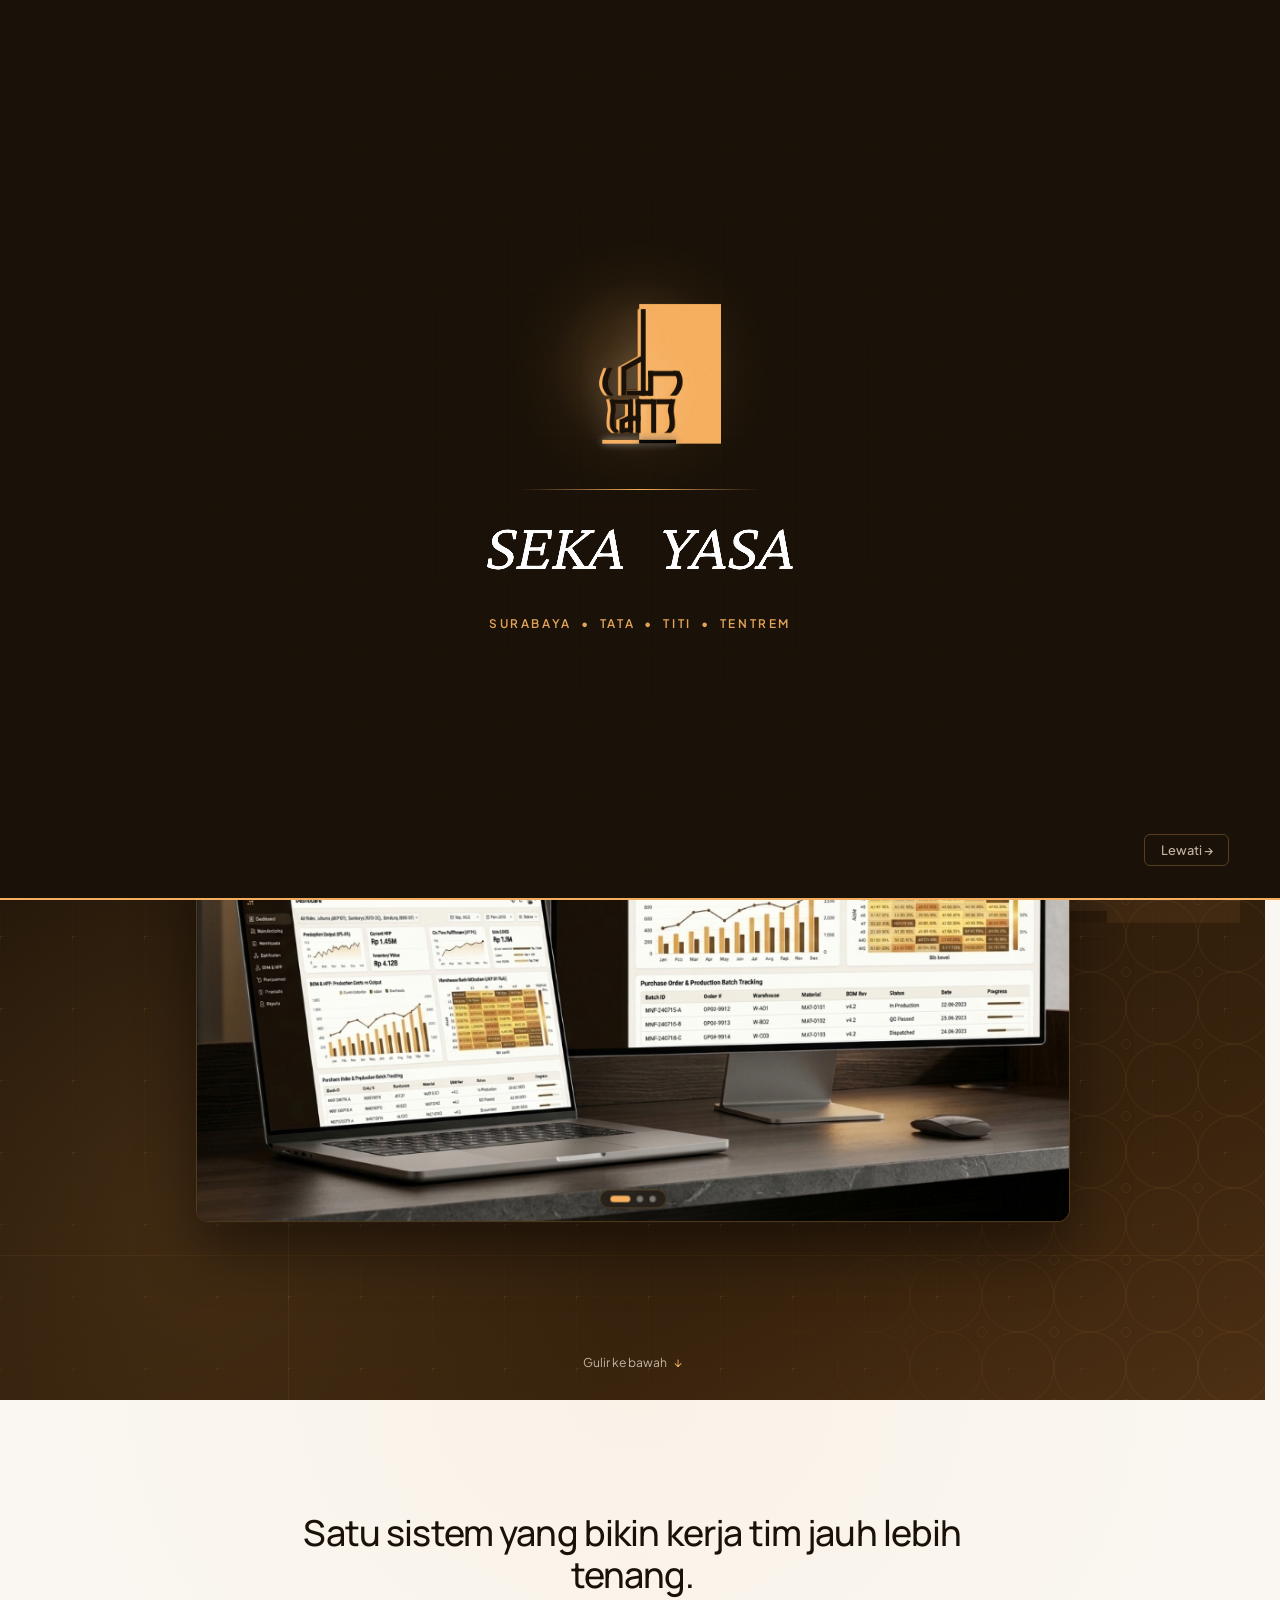
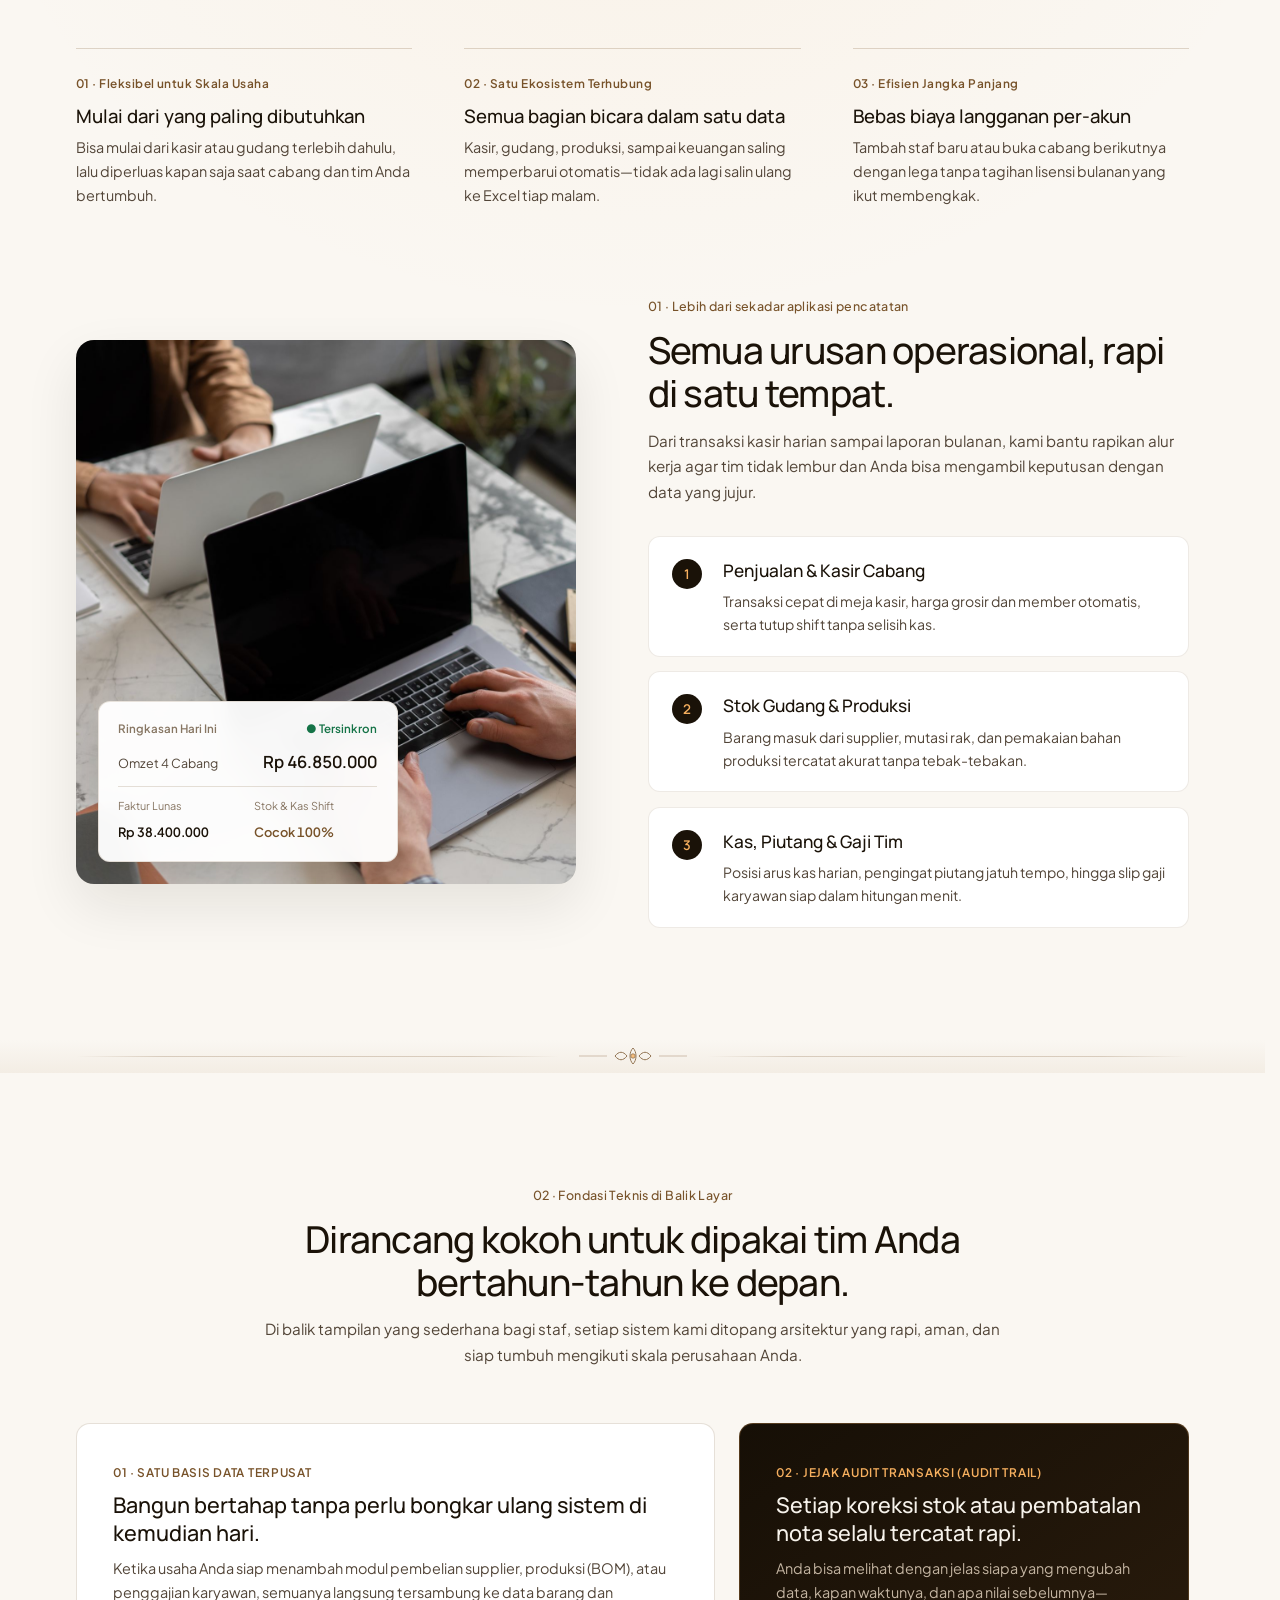
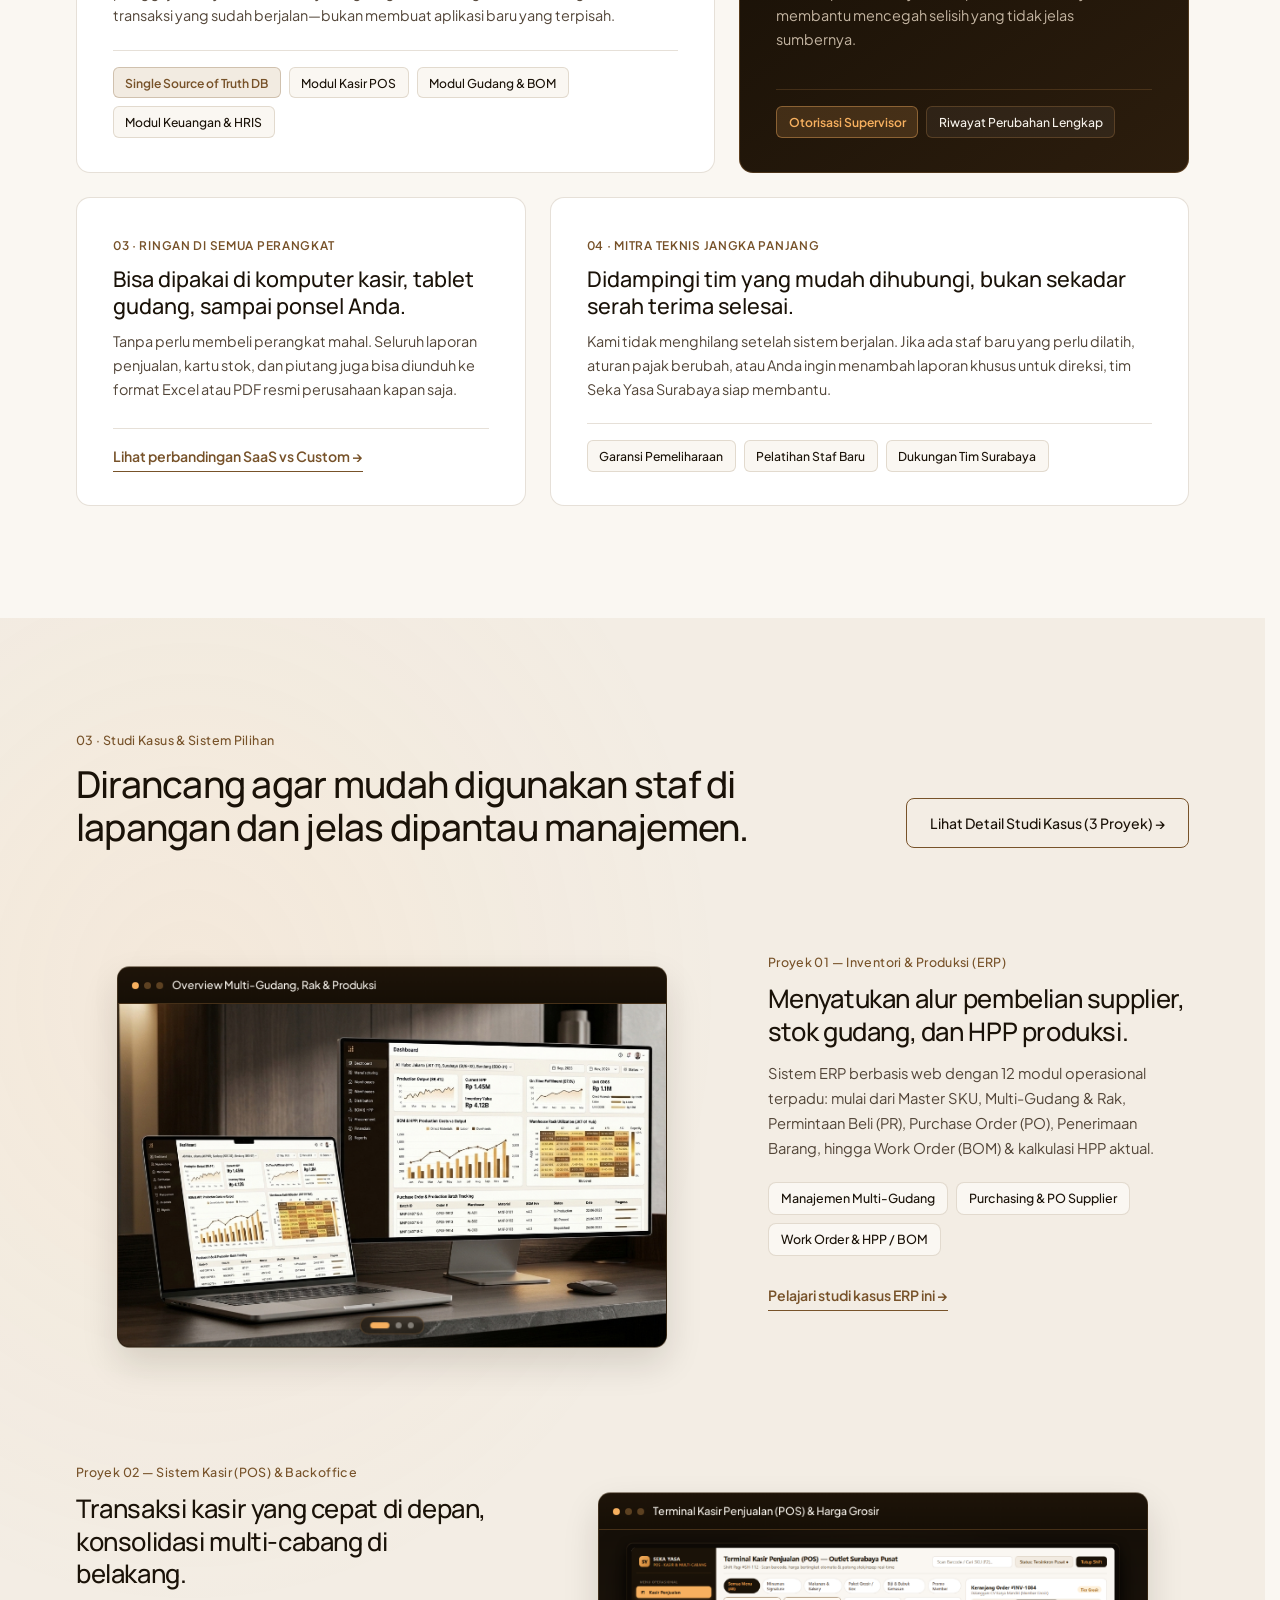
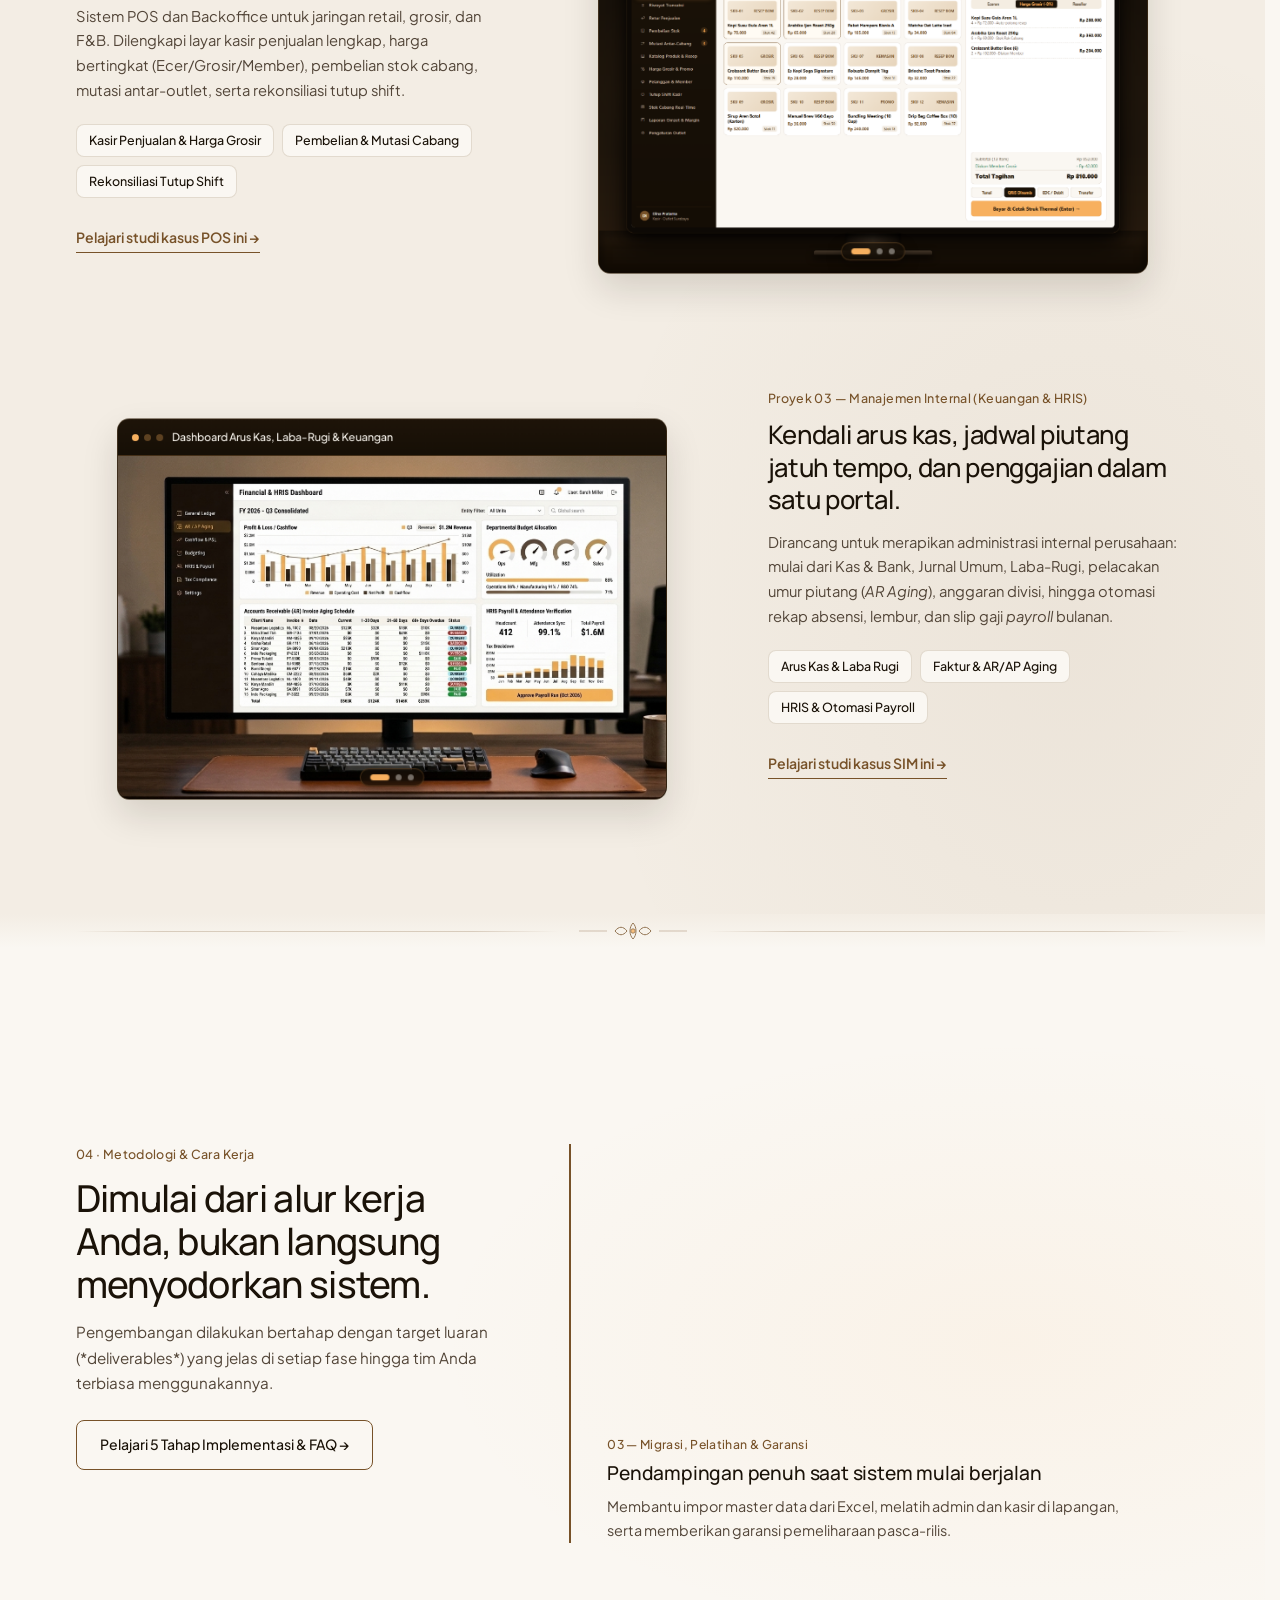
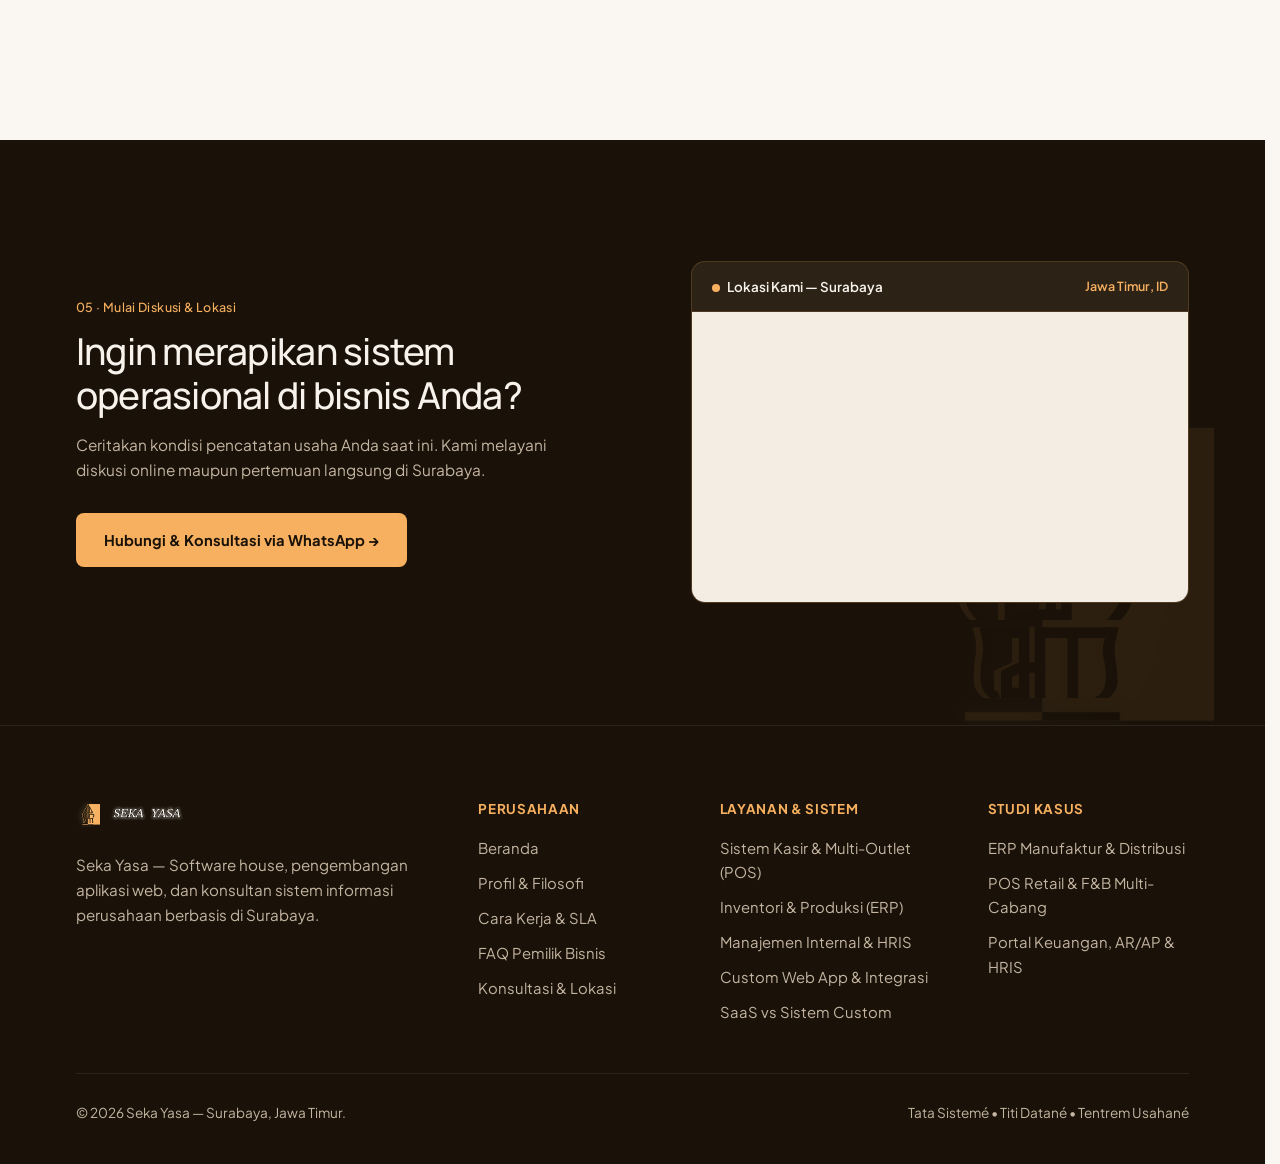
==== commit 681dcdac: "style: tighten container and navbar max-width to 1180px for calmer horizontal margins" ====
--- a/index.html
+++ b/index.html
@@ -9,7 +9,7 @@
   <link rel="preconnect" href="https://fonts.googleapis.com" />
   <link rel="preconnect" href="https://fonts.gstatic.com" crossorigin />
   <link href="https://fonts.googleapis.com/css2?family=Manrope:wght@400;500;600&family=Plus+Jakarta+Sans:wght@400;500;600&display=swap" rel="stylesheet" />
-  <link rel="stylesheet" href="styles.css?v=8" />
+  <link rel="stylesheet" href="styles.css?v=9" />
   <script>
     if (sessionStorage.getItem("seka_intro_seen") === "1") {
       document.documentElement.classList.add("intro-seen");
--- a/styles.css
+++ b/styles.css
@@ -39,9 +39,9 @@
   --radius-md: 14px;
   --radius-lg: 20px;
 
-  /* Wide left-to-right container so content is not squeezed in the center */
-  --container-width: 92%;
-  --container-max: 1540px;
+  /* Balanced editorial container width so left/right margins feel calm & focused */
+  --container-width: 88%;
+  --container-max: 1180px;
 }
 
 *, *::before, *::after {
@@ -482,8 +482,8 @@
   top: 1.15rem;
   left: 50%;
   transform: translateX(-50%);
-  width: 92%;
-  max-width: 1240px;
+  width: 88%;
+  max-width: 1180px;
   height: 54px;
   z-index: 900;
   padding: 0 0.5rem 0 1.5rem;
@@ -1095,7 +1095,7 @@
 
 .hero-visual-center {
   width: 100%;
-  max-width: 1080px;
+  max-width: 960px;
   display: flex;
   flex-direction: column;
   align-items: center;
